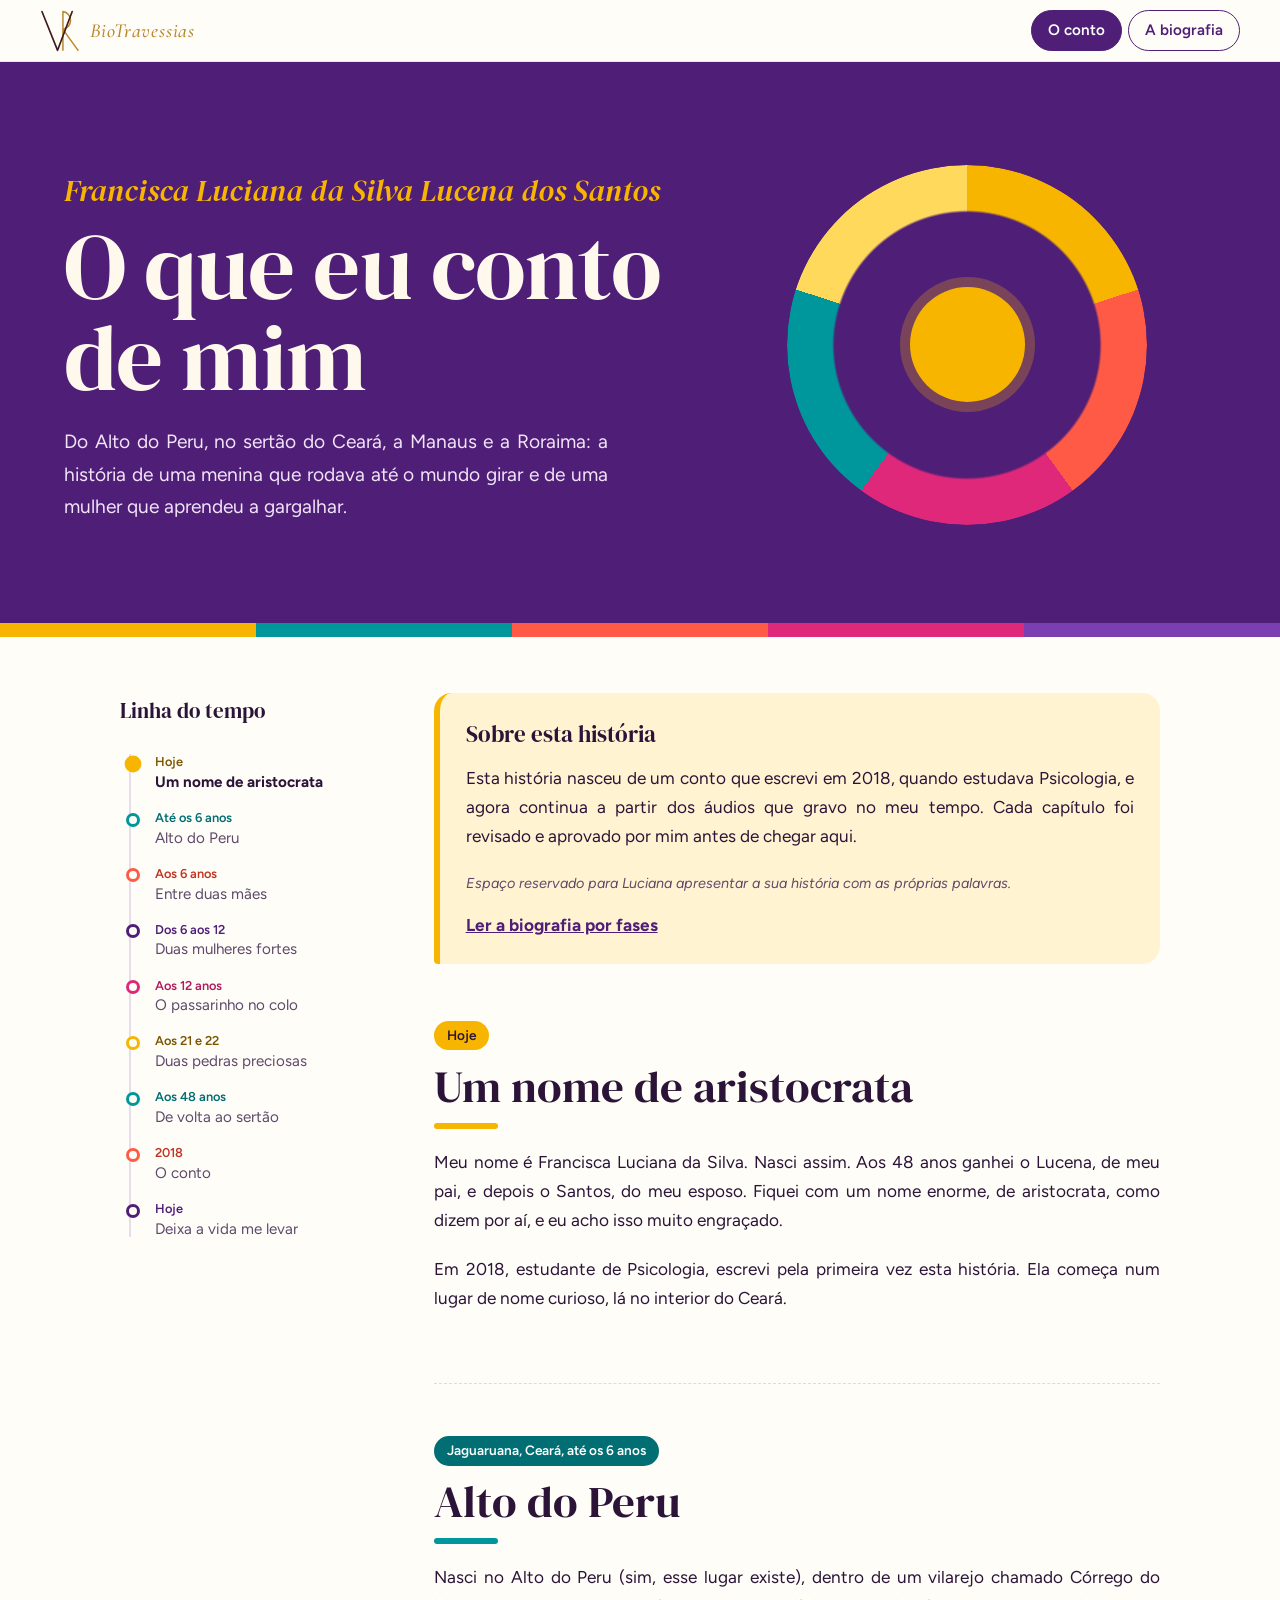
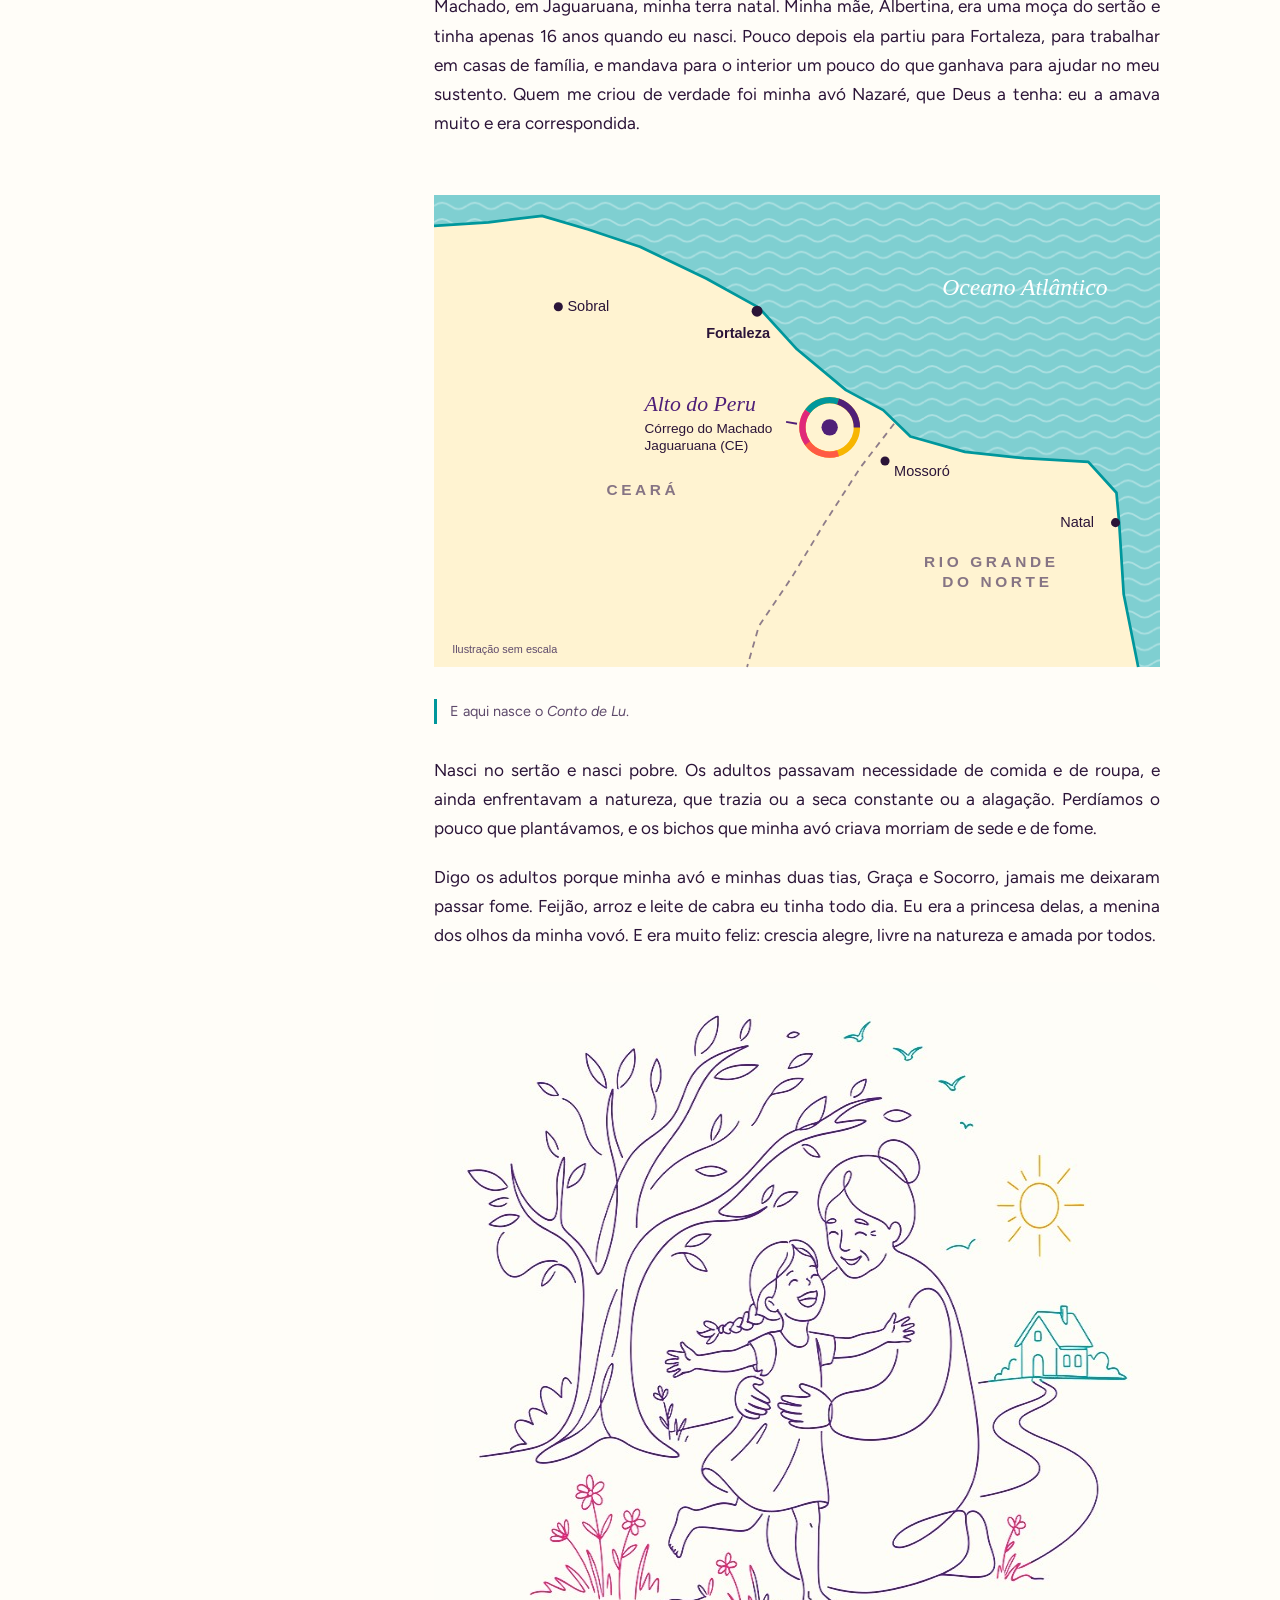
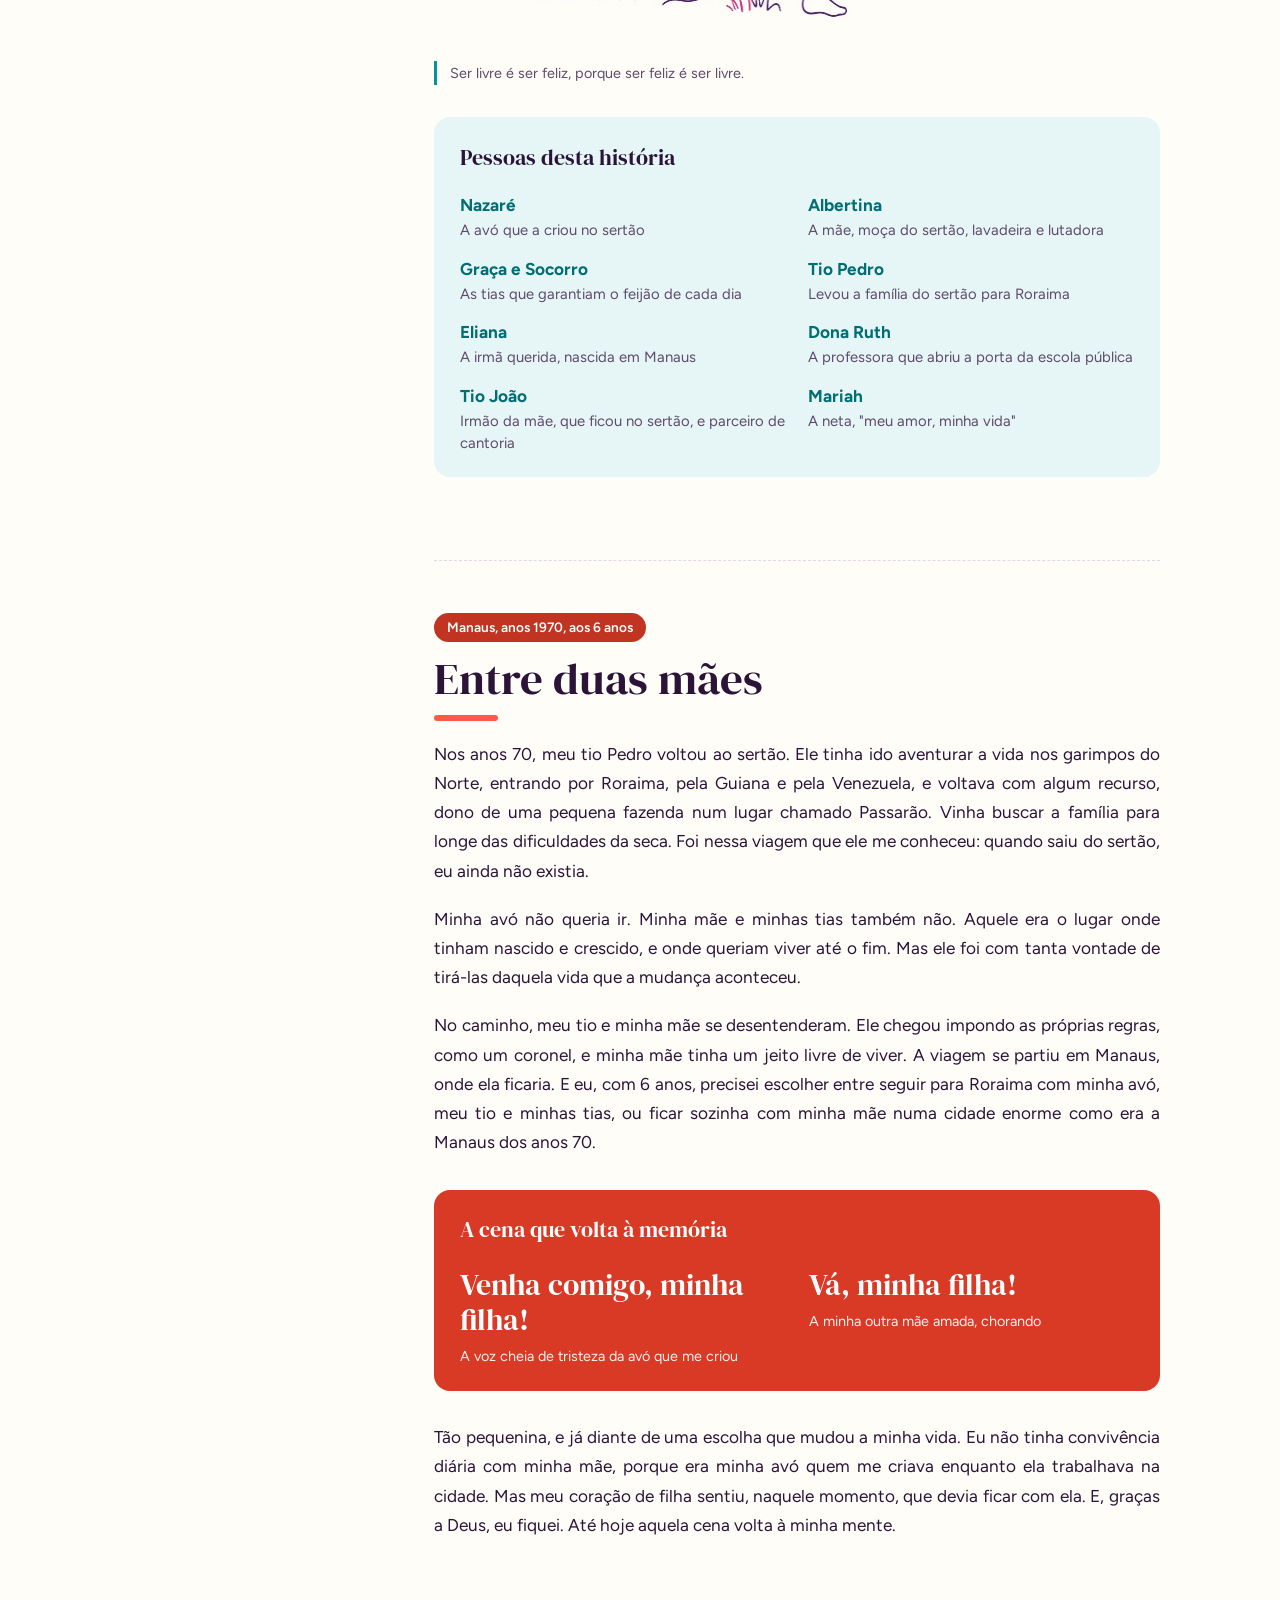
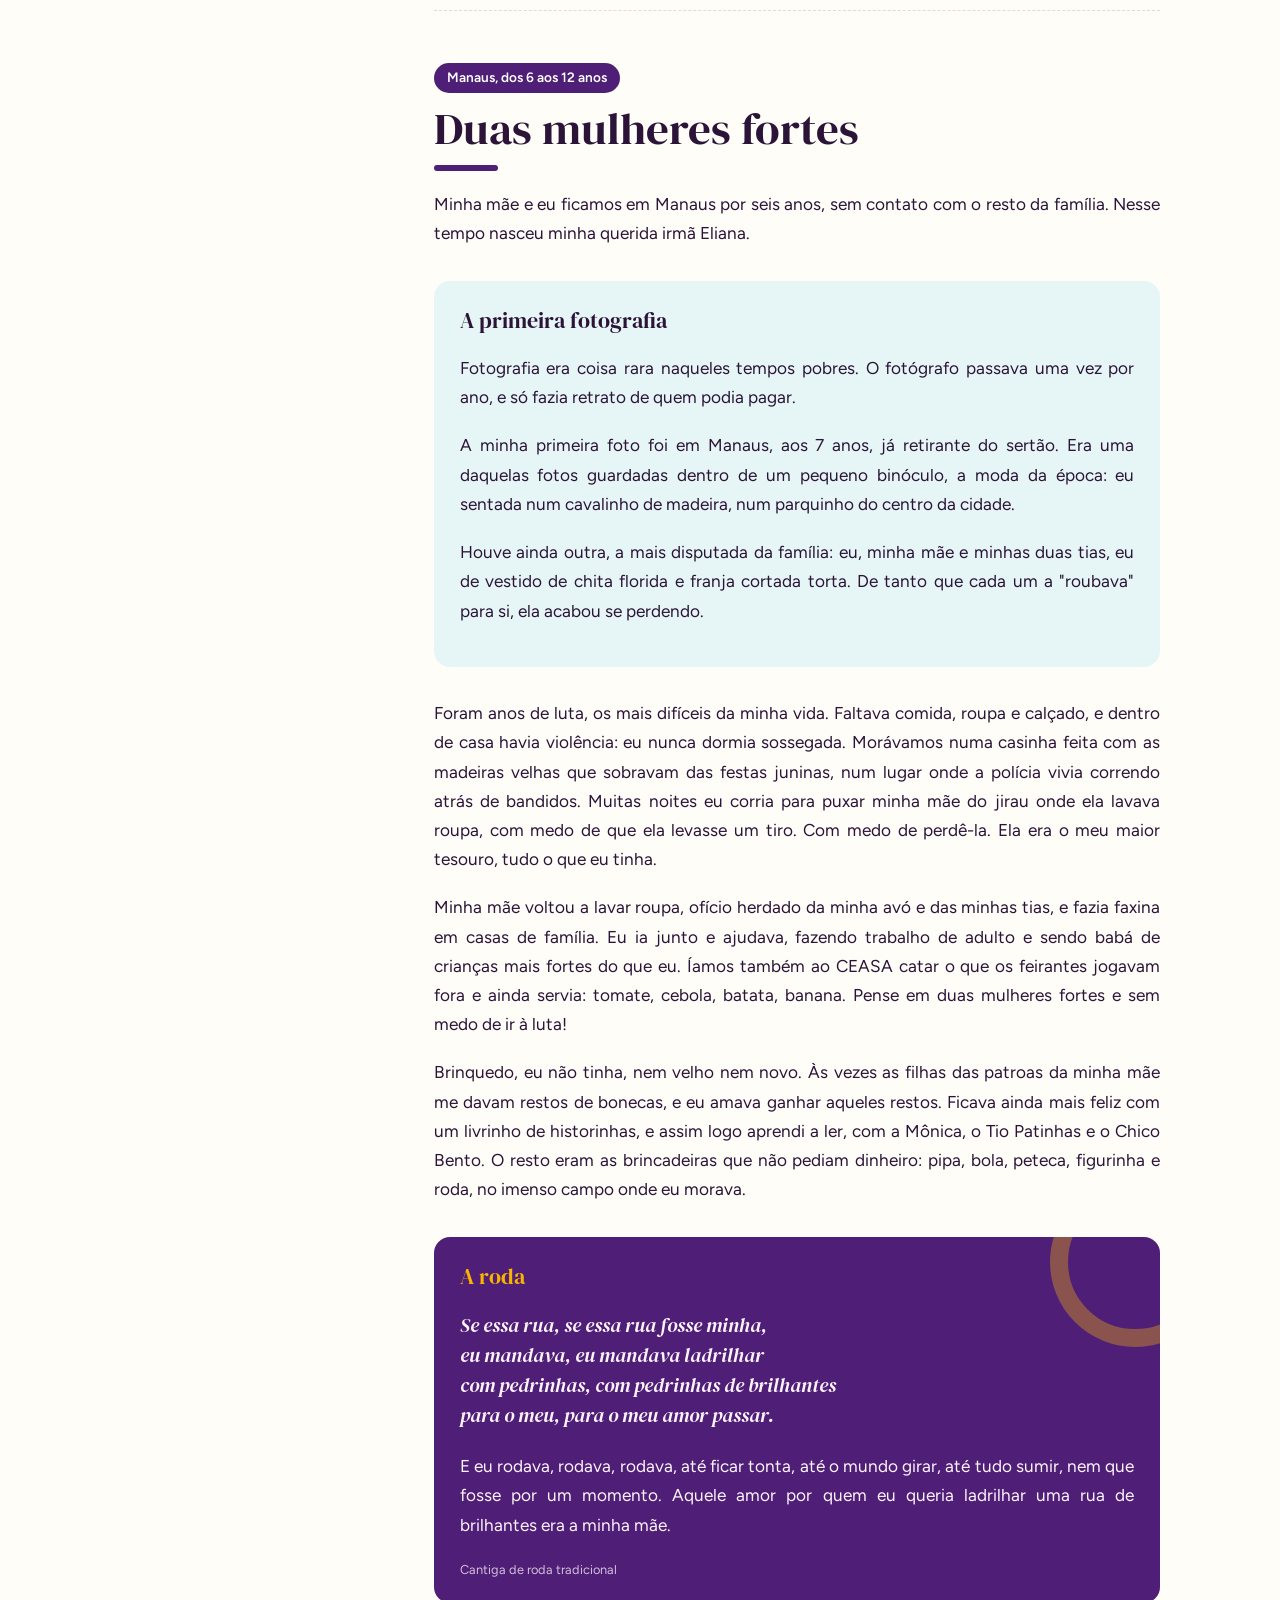
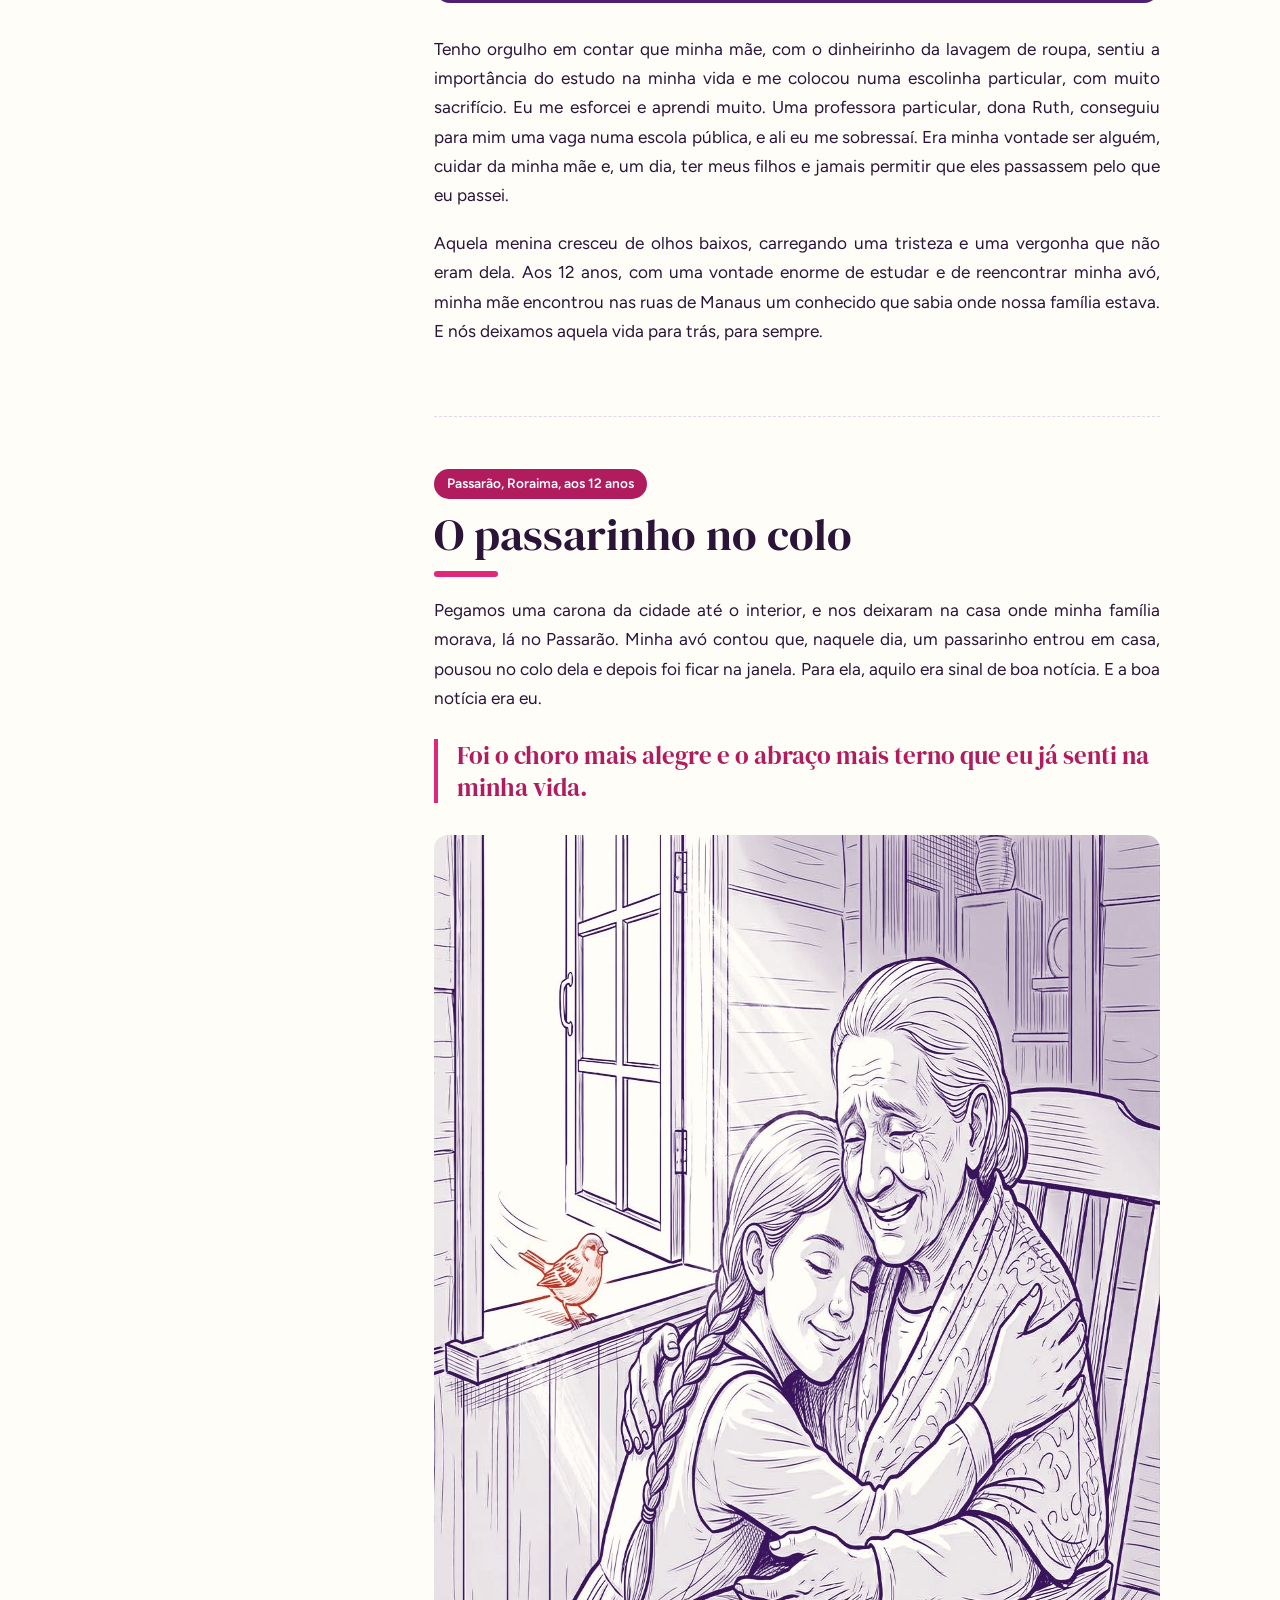
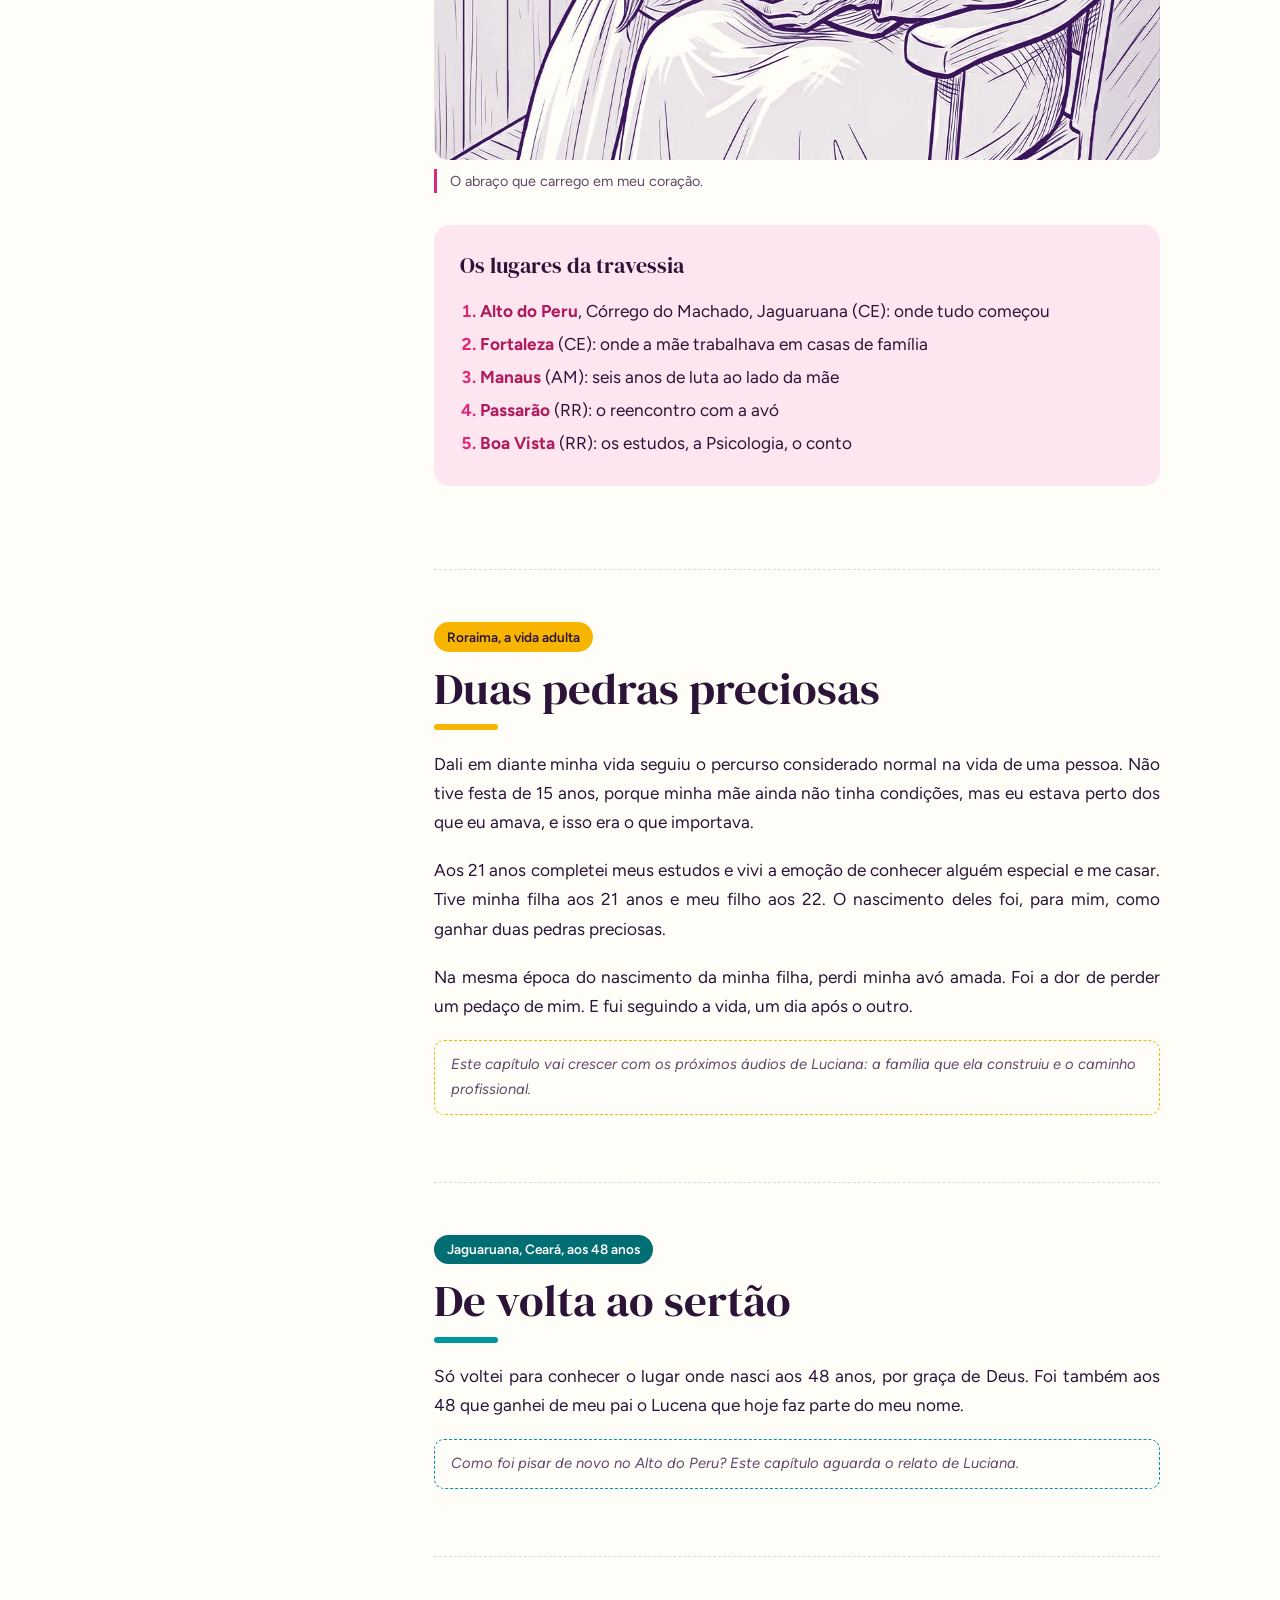
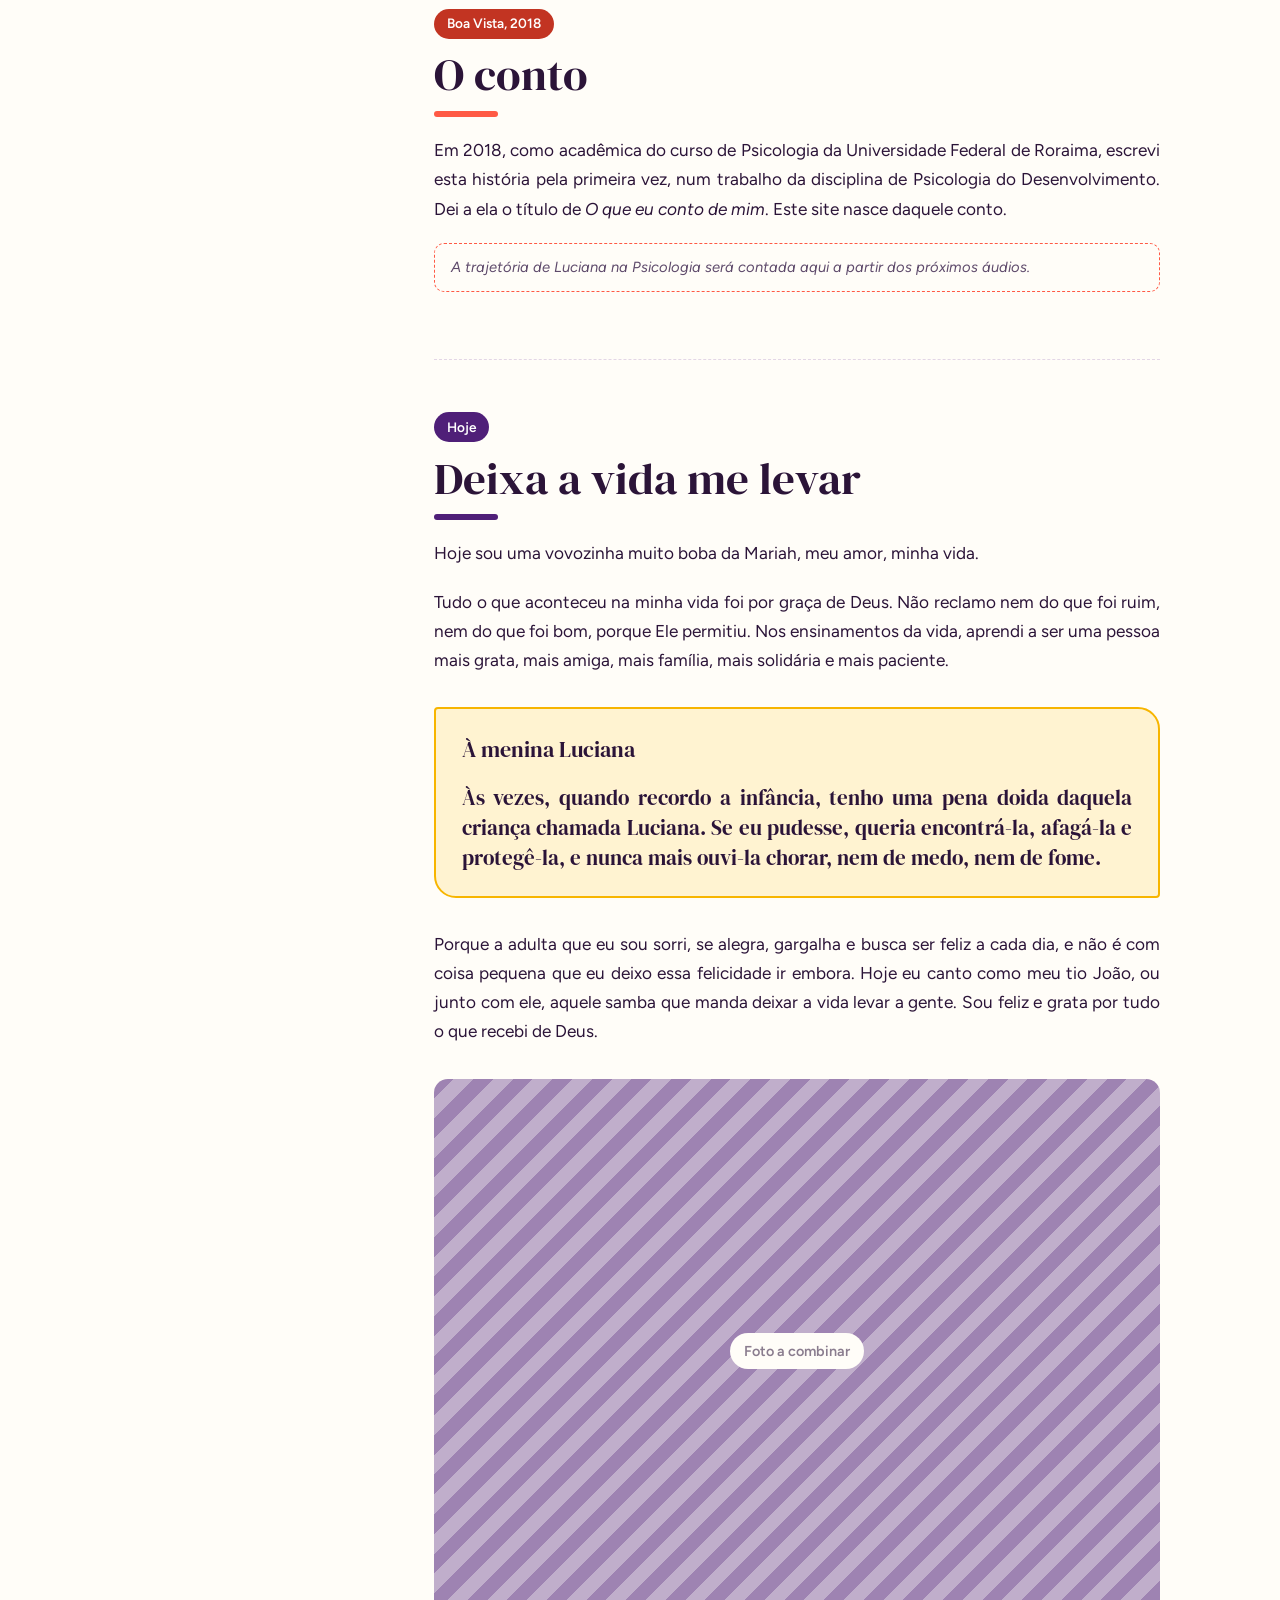
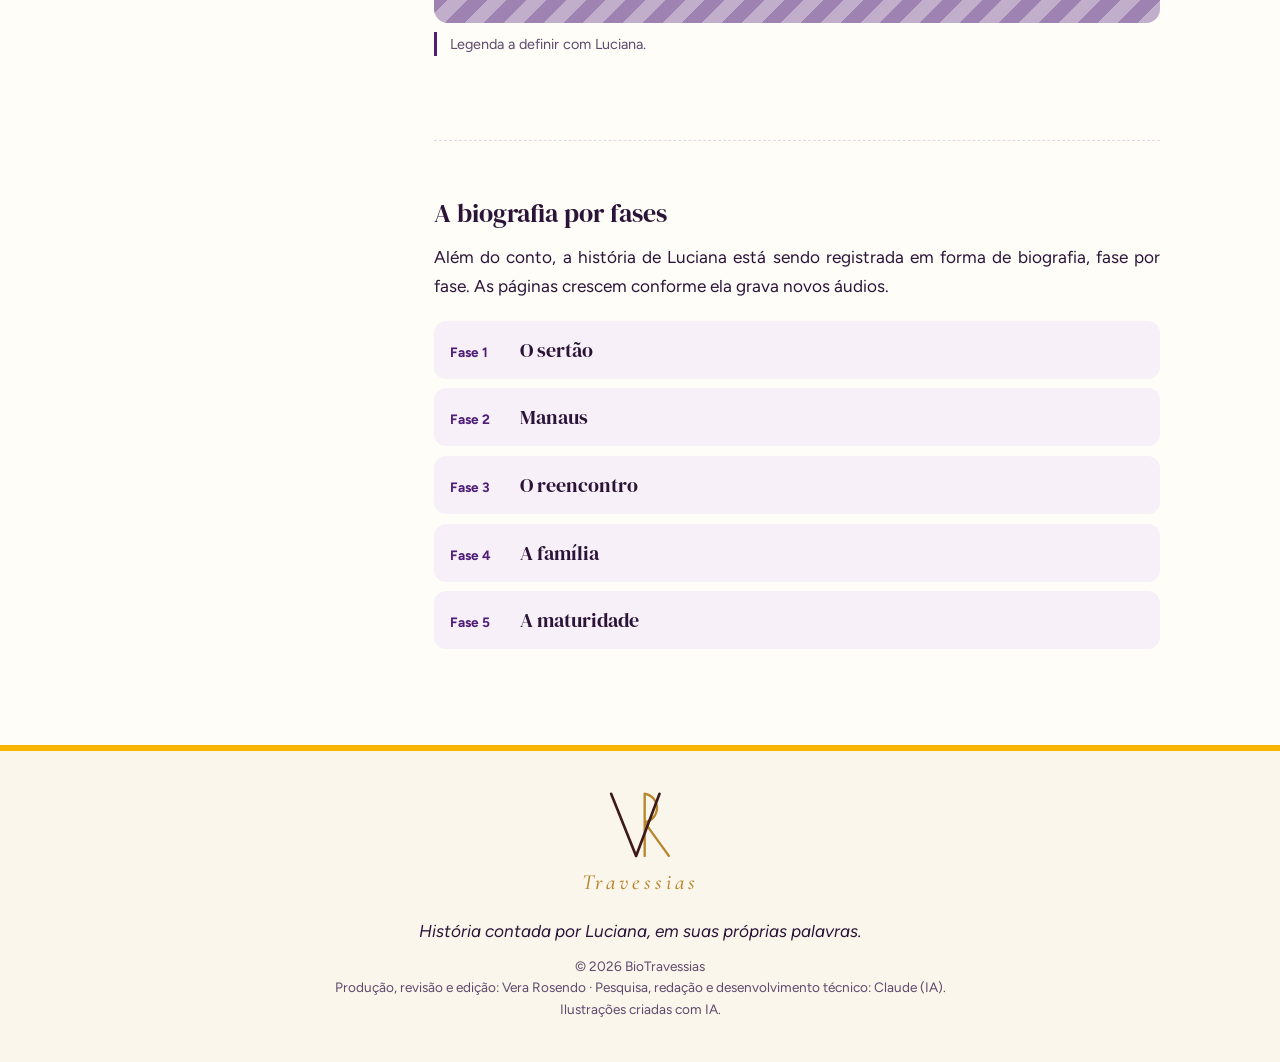
==== index.html @ 6a525a29 "Add files via upload" ====
<!DOCTYPE html>
<html lang="pt-BR">
<head>
  <meta charset="UTF-8">
  <meta name="viewport" content="width=device-width, initial-scale=1">
  <title>O que eu conto de mim | Luciana | BioTravessias</title>
  <meta name="description" content="A história de Luciana, do Alto do Peru, no sertão do Ceará, a Manaus e Roraima, contada em suas próprias palavras.">
  <link rel="preconnect" href="https://fonts.googleapis.com">
  <link rel="preconnect" href="https://fonts.gstatic.com" crossorigin>
  <link href="https://fonts.googleapis.com/css2?family=DM+Serif+Display:ital@0;1&family=Figtree:ital,wght@0,400;0,600;0,700;1,400&family=Cormorant+Garamond:ital,wght@1,500&display=swap" rel="stylesheet">
  <link rel="stylesheet" href="css/style.css">
</head>
<body>

  <!-- Barra de marca -->
  <header class="marca">
    <a class="marca__link" href="#topo" aria-label="BioTravessias, voltar ao início">
      <svg class="monograma" viewBox="115 95 410 430" aria-hidden="true">
        <g fill="none" stroke-linecap="round" stroke-linejoin="round">
          <path d="M350 110 V508 M350 110 A92 92 0 0 1 350 292 M352 296 L505 508" stroke="#B8862B" stroke-width="15"/>
          <path d="M135 110 L295 508 L445 110" stroke="#3E1A1A" stroke-width="17"/>
        </g>
      </svg>
      <span class="marca__nome">BioTravessias</span>
    </a>
    <nav class="menu" aria-label="Seções do site">
      <a class="menu__item" href="index.html" aria-current="page">O conto</a>
      <a class="menu__item" href="fase-1-sertao.html">A biografia</a>
    </nav>
  </header>

  <!-- Abertura -->
  <section class="hero" id="topo">
    <div class="hero__texto">
      <p class="hero__pessoa">Francisca Luciana da Silva Lucena dos Santos</p>
      <h1 class="hero__titulo">O que eu conto de mim</h1>
      <p class="hero__sub">Do Alto do Peru, no sertão do Ceará, a Manaus e a Roraima: a história de uma menina que rodava até o mundo girar e de uma mulher que aprendeu a gargalhar.</p>
    </div>
    <div class="roda" aria-hidden="true">
      <div class="roda__anel"></div>
      <div class="roda__miolo"></div>
    </div>
    <div class="fitas" aria-hidden="true"><span></span><span></span><span></span><span></span><span></span></div>
  </section>

  <div class="layout">

    <!-- Linha do tempo (lateral no computador, chips no celular) -->
    <nav class="linha" aria-label="Capítulos da história">
      <p class="linha__titulo">Linha do tempo</p>
      <ol class="linha__lista">
        <li><a href="#nome" data-cor="sol"><span class="linha__meta">Hoje</span><span class="linha__cap">Um nome de aristocrata</span></a></li>
        <li><a href="#alto-do-peru" data-cor="turquesa"><span class="linha__meta">Até os 6 anos</span><span class="linha__cap">Alto do Peru</span></a></li>
        <li><a href="#duas-maes" data-cor="coral"><span class="linha__meta">Aos 6 anos</span><span class="linha__cap">Entre duas mães</span></a></li>
        <li><a href="#duas-mulheres" data-cor="roxo"><span class="linha__meta">Dos 6 aos 12</span><span class="linha__cap">Duas mulheres fortes</span></a></li>
        <li><a href="#passarinho" data-cor="pink"><span class="linha__meta">Aos 12 anos</span><span class="linha__cap">O passarinho no colo</span></a></li>
        <li><a href="#pedras" data-cor="sol"><span class="linha__meta">Aos 21 e 22</span><span class="linha__cap">Duas pedras preciosas</span></a></li>
        <li><a href="#volta" data-cor="turquesa"><span class="linha__meta">Aos 48 anos</span><span class="linha__cap">De volta ao sertão</span></a></li>
        <li><a href="#conto" data-cor="coral"><span class="linha__meta">2018</span><span class="linha__cap">O conto</span></a></li>
        <li><a href="#hoje" data-cor="roxo"><span class="linha__meta">Hoje</span><span class="linha__cap">Deixa a vida me levar</span></a></li>
      </ol>
    </nav>

    <main class="historia">

      <aside class="sobre">
        <h2 class="sobre__titulo">Sobre esta história</h2>
        <p>Esta história nasceu de um conto que escrevi em 2018, quando estudava Psicologia, e agora continua a partir dos áudios que gravo no meu tempo. Cada capítulo foi revisado e aprovado por mim antes de chegar aqui.</p>
        <p class="sobre__nota">Espaço reservado para Luciana apresentar a sua história com as próprias palavras.</p>
        <a class="sobre__link" href="fase-1-sertao.html">Ler a biografia por fases</a>
      </aside>

      <!-- 1 -->
      <section class="capitulo" id="nome" data-cor="sol">
        <p class="capitulo__meta">Hoje</p>
        <h2 class="capitulo__titulo">Um nome de aristocrata</h2>
        <p>Meu nome é Francisca Luciana da Silva. Nasci assim. Aos 48 anos ganhei o Lucena, de meu pai, e depois o Santos, do meu esposo. Fiquei com um nome enorme, de aristocrata, como dizem por aí, e eu acho isso muito engraçado.</p>
        <p>Em 2018, estudante de Psicologia, escrevi pela primeira vez esta história. Ela começa num lugar de nome curioso, lá no interior do Ceará.</p>
      </section>

      <!-- 2 -->
      <section class="capitulo" id="alto-do-peru" data-cor="turquesa">
        <p class="capitulo__meta">Jaguaruana, Ceará, até os 6 anos</p>
        <h2 class="capitulo__titulo">Alto do Peru</h2>
        <p>Nasci no Alto do Peru (sim, esse lugar existe), dentro de um vilarejo chamado Córrego do Machado, em Jaguaruana, minha terra natal. Minha mãe, Albertina, era uma moça do sertão e tinha apenas 16 anos quando eu nasci. Pouco depois ela partiu para Fortaleza, para trabalhar em casas de família, e mandava para o interior um pouco do que ganhava para ajudar no meu sustento. Quem me criou de verdade foi minha avó Nazaré, que Deus a tenha: eu a amava muito e era correspondida.</p>

        <figure class="foto foto--mapa">
          <img src="img/mapa-alto-do-peru.svg" alt="Mapa ilustrado do litoral do Ceará e do Rio Grande do Norte, com o Alto do Peru, em Córrego do Machado, Jaguaruana, marcado entre Fortaleza e Mossoró." width="800" height="520">
          <figcaption>E aqui nasce o <em>Conto de Lu</em>.</figcaption>
        </figure>
        <p>Nasci no sertão e nasci pobre. Os adultos passavam necessidade de comida e de roupa, e ainda enfrentavam a natureza, que trazia ou a seca constante ou a alagação. Perdíamos o pouco que plantávamos, e os bichos que minha avó criava morriam de sede e de fome.</p>
        <p>Digo os adultos porque minha avó e minhas duas tias, Graça e Socorro, jamais me deixaram passar fome. Feijão, arroz e leite de cabra eu tinha todo dia. Eu era a princesa delas, a menina dos olhos da minha vovó. E era muito feliz: crescia alegre, livre na natureza e amada por todos.</p>

        <figure class="foto">
          <img src="img/lu-e-avo.jpg" alt="Ilustração em traço: uma menina de trança corre sorrindo, de braços abertos, para o abraço da avó ajoelhada sob uma árvore; ao fundo, o sol, passarinhos e uma casinha no fim do caminho." width="849" height="670" loading="lazy">
          <figcaption>Ser livre é ser feliz, porque ser feliz é ser livre.</figcaption>
        </figure>

        <aside class="box box--pessoas">
          <h3 class="box__titulo">Pessoas desta história</h3>
          <dl class="pessoas">
            <div><dt>Nazaré</dt><dd>A avó que a criou no sertão</dd></div>
            <div><dt>Albertina</dt><dd>A mãe, moça do sertão, lavadeira e lutadora</dd></div>
            <div><dt>Graça e Socorro</dt><dd>As tias que garantiam o feijão de cada dia</dd></div>
            <div><dt>Tio Pedro</dt><dd>Levou a família do sertão para Roraima</dd></div>
            <div><dt>Eliana</dt><dd>A irmã querida, nascida em Manaus</dd></div>
            <div><dt>Dona Ruth</dt><dd>A professora que abriu a porta da escola pública</dd></div>
            <div><dt>Tio João</dt><dd>Irmão da mãe, que ficou no sertão, e parceiro de cantoria</dd></div>
            <div><dt>Mariah</dt><dd>A neta, "meu amor, minha vida"</dd></div>
          </dl>
        </aside>
      </section>

      <!-- 3 -->
      <section class="capitulo" id="duas-maes" data-cor="coral">
        <p class="capitulo__meta">Manaus, anos 1970, aos 6 anos</p>
        <h2 class="capitulo__titulo">Entre duas mães</h2>
        <p>Nos anos 70, meu tio Pedro voltou ao sertão. Ele tinha ido aventurar a vida nos garimpos do Norte, entrando por Roraima, pela Guiana e pela Venezuela, e voltava com algum recurso, dono de uma pequena fazenda num lugar chamado Passarão. Vinha buscar a família para longe das dificuldades da seca. Foi nessa viagem que ele me conheceu: quando saiu do sertão, eu ainda não existia.</p>
        <p>Minha avó não queria ir. Minha mãe e minhas tias também não. Aquele era o lugar onde tinham nascido e crescido, e onde queriam viver até o fim. Mas ele foi com tanta vontade de tirá-las daquela vida que a mudança aconteceu.</p>
        <p>No caminho, meu tio e minha mãe se desentenderam. Ele chegou impondo as próprias regras, como um coronel, e minha mãe tinha um jeito livre de viver. A viagem se partiu em Manaus, onde ela ficaria. E eu, com 6 anos, precisei escolher entre seguir para Roraima com minha avó, meu tio e minhas tias, ou ficar sozinha com minha mãe numa cidade enorme como era a Manaus dos anos 70.</p>

        <aside class="box box--fala">
          <h3 class="box__titulo">A cena que volta à memória</h3>
          <blockquote>
            <p class="fala">Venha comigo, minha filha!</p>
            <p class="fala__quem">A voz cheia de tristeza da avó que me criou</p>
          </blockquote>
          <blockquote>
            <p class="fala">Vá, minha filha!</p>
            <p class="fala__quem">A minha outra mãe amada, chorando</p>
          </blockquote>
        </aside>

        <p>Tão pequenina, e já diante de uma escolha que mudou a minha vida. Eu não tinha convivência diária com minha mãe, porque era minha avó quem me criava enquanto ela trabalhava na cidade. Mas meu coração de filha sentiu, naquele momento, que devia ficar com ela. E, graças a Deus, eu fiquei. Até hoje aquela cena volta à minha mente.</p>
      </section>

      <!-- 4 -->
      <section class="capitulo" id="duas-mulheres" data-cor="roxo">
        <p class="capitulo__meta">Manaus, dos 6 aos 12 anos</p>
        <h2 class="capitulo__titulo">Duas mulheres fortes</h2>
        <p>Minha mãe e eu ficamos em Manaus por seis anos, sem contato com o resto da família. Nesse tempo nasceu minha querida irmã Eliana.</p>

        <aside class="box box--pessoas box--memoria">
          <h3 class="box__titulo">A primeira fotografia</h3>
          <p>Fotografia era coisa rara naqueles tempos pobres. O fotógrafo passava uma vez por ano, e só fazia retrato de quem podia pagar.</p>
          <p>A minha primeira foto foi em Manaus, aos 7 anos, já retirante do sertão. Era uma daquelas fotos guardadas dentro de um pequeno binóculo, a moda da época: eu sentada num cavalinho de madeira, num parquinho do centro da cidade.</p>
          <p>Houve ainda outra, a mais disputada da família: eu, minha mãe e minhas duas tias, eu de vestido de chita florida e franja cortada torta. De tanto que cada um a "roubava" para si, ela acabou se perdendo.</p>
        </aside>
        <p>Foram anos de luta, os mais difíceis da minha vida. Faltava comida, roupa e calçado, e dentro de casa havia violência: eu nunca dormia sossegada. Morávamos numa casinha feita com as madeiras velhas que sobravam das festas juninas, num lugar onde a polícia vivia correndo atrás de bandidos. Muitas noites eu corria para puxar minha mãe do jirau onde ela lavava roupa, com medo de que ela levasse um tiro. Com medo de perdê-la. Ela era o meu maior tesouro, tudo o que eu tinha.</p>
        <p>Minha mãe voltou a lavar roupa, ofício herdado da minha avó e das minhas tias, e fazia faxina em casas de família. Eu ia junto e ajudava, fazendo trabalho de adulto e sendo babá de crianças mais fortes do que eu. Íamos também ao CEASA catar o que os feirantes jogavam fora e ainda servia: tomate, cebola, batata, banana. Pense em duas mulheres fortes e sem medo de ir à luta!</p>
        <p>Brinquedo, eu não tinha, nem velho nem novo. Às vezes as filhas das patroas da minha mãe me davam restos de bonecas, e eu amava ganhar aqueles restos. Ficava ainda mais feliz com um livrinho de historinhas, e assim logo aprendi a ler, com a Mônica, o Tio Patinhas e o Chico Bento. O resto eram as brincadeiras que não pediam dinheiro: pipa, bola, peteca, figurinha e roda, no imenso campo onde eu morava.</p>

        <aside class="box box--cantiga">
          <h3 class="box__titulo">A roda</h3>
          <p class="cantiga">Se essa rua, se essa rua fosse minha,<br>eu mandava, eu mandava ladrilhar<br>com pedrinhas, com pedrinhas de brilhantes<br>para o meu, para o meu amor passar.</p>
          <p class="cantiga__eco">E eu rodava, rodava, rodava, até ficar tonta, até o mundo girar, até tudo sumir, nem que fosse por um momento. Aquele amor por quem eu queria ladrilhar uma rua de brilhantes era a minha mãe.</p>
          <p class="cantiga__fonte">Cantiga de roda tradicional</p>
        </aside>

        <p>Tenho orgulho em contar que minha mãe, com o dinheirinho da lavagem de roupa, sentiu a importância do estudo na minha vida e me colocou numa escolinha particular, com muito sacrifício. Eu me esforcei e aprendi muito. Uma professora particular, dona Ruth, conseguiu para mim uma vaga numa escola pública, e ali eu me sobressaí. Era minha vontade ser alguém, cuidar da minha mãe e, um dia, ter meus filhos e jamais permitir que eles passassem pelo que eu passei.</p>
        <p>Aquela menina cresceu de olhos baixos, carregando uma tristeza e uma vergonha que não eram dela. Aos 12 anos, com uma vontade enorme de estudar e de reencontrar minha avó, minha mãe encontrou nas ruas de Manaus um conhecido que sabia onde nossa família estava. E nós deixamos aquela vida para trás, para sempre.</p>
      </section>

      <!-- 5 -->
      <section class="capitulo" id="passarinho" data-cor="pink">
        <p class="capitulo__meta">Passarão, Roraima, aos 12 anos</p>
        <h2 class="capitulo__titulo">O passarinho no colo</h2>
        <p>Pegamos uma carona da cidade até o interior, e nos deixaram na casa onde minha família morava, lá no Passarão. Minha avó contou que, naquele dia, um passarinho entrou em casa, pousou no colo dela e depois foi ficar na janela. Para ela, aquilo era sinal de boa notícia. E a boa notícia era eu.</p>
        <p class="destaque">Foi o choro mais alegre e o abraço mais terno que eu já senti na minha vida.</p>

        <figure class="foto">
          <img src="img/abraco-feliz.jpg" alt="Ilustração: uma menina de trança abraça a avó sentada numa cadeira de balanço; a avó chora de alegria, e um passarinho pousa na janela iluminada pelo sol." width="1071" height="925" loading="lazy">
          <figcaption>O abraço que carrego em meu coração.</figcaption>
        </figure>

        <aside class="box box--lugares">
          <h3 class="box__titulo">Os lugares da travessia</h3>
          <ol class="lugares">
            <li><strong>Alto do Peru</strong>, Córrego do Machado, Jaguaruana (CE): onde tudo começou</li>
            <li><strong>Fortaleza</strong> (CE): onde a mãe trabalhava em casas de família</li>
            <li><strong>Manaus</strong> (AM): seis anos de luta ao lado da mãe</li>
            <li><strong>Passarão</strong> (RR): o reencontro com a avó</li>
            <li><strong>Boa Vista</strong> (RR): os estudos, a Psicologia, o conto</li>
          </ol>
        </aside>
      </section>

      <!-- 6 -->
      <section class="capitulo" id="pedras" data-cor="sol">
        <p class="capitulo__meta">Roraima, a vida adulta</p>
        <h2 class="capitulo__titulo">Duas pedras preciosas</h2>
        <p>Dali em diante minha vida seguiu o percurso considerado normal na vida de uma pessoa. Não tive festa de 15 anos, porque minha mãe ainda não tinha condições, mas eu estava perto dos que eu amava, e isso era o que importava.</p>
        <p>Aos 21 anos completei meus estudos e vivi a emoção de conhecer alguém especial e me casar. Tive minha filha aos 21 anos e meu filho aos 22. O nascimento deles foi, para mim, como ganhar duas pedras preciosas.</p>
        <p>Na mesma época do nascimento da minha filha, perdi minha avó amada. Foi a dor de perder um pedaço de mim. E fui seguindo a vida, um dia após o outro.</p>
        <p class="a-caminho">Este capítulo vai crescer com os próximos áudios de Luciana: a família que ela construiu e o caminho profissional.</p>
      </section>

      <!-- 7 -->
      <section class="capitulo" id="volta" data-cor="turquesa">
        <p class="capitulo__meta">Jaguaruana, Ceará, aos 48 anos</p>
        <h2 class="capitulo__titulo">De volta ao sertão</h2>
        <p>Só voltei para conhecer o lugar onde nasci aos 48 anos, por graça de Deus. Foi também aos 48 que ganhei de meu pai o Lucena que hoje faz parte do meu nome.</p>
        <p class="a-caminho">Como foi pisar de novo no Alto do Peru? Este capítulo aguarda o relato de Luciana.</p>
      </section>

      <!-- 8 -->
      <section class="capitulo" id="conto" data-cor="coral">
        <p class="capitulo__meta">Boa Vista, 2018</p>
        <h2 class="capitulo__titulo">O conto</h2>
        <p>Em 2018, como acadêmica do curso de Psicologia da Universidade Federal de Roraima, escrevi esta história pela primeira vez, num trabalho da disciplina de Psicologia do Desenvolvimento. Dei a ela o título de <em>O que eu conto de mim</em>. Este site nasce daquele conto.</p>
        <p class="a-caminho">A trajetória de Luciana na Psicologia será contada aqui a partir dos próximos áudios.</p>
      </section>

      <!-- 9 -->
      <section class="capitulo" id="hoje" data-cor="roxo">
        <p class="capitulo__meta">Hoje</p>
        <h2 class="capitulo__titulo">Deixa a vida me levar</h2>
        <p>Hoje sou uma vovozinha muito boba da Mariah, meu amor, minha vida.</p>
        <p>Tudo o que aconteceu na minha vida foi por graça de Deus. Não reclamo nem do que foi ruim, nem do que foi bom, porque Ele permitiu. Nos ensinamentos da vida, aprendi a ser uma pessoa mais grata, mais amiga, mais família, mais solidária e mais paciente.</p>

        <aside class="box box--carta">
          <h3 class="box__titulo">À menina Luciana</h3>
          <p>Às vezes, quando recordo a infância, tenho uma pena doida daquela criança chamada Luciana. Se eu pudesse, queria encontrá-la, afagá-la e protegê-la, e nunca mais ouvi-la chorar, nem de medo, nem de fome.</p>
        </aside>

        <p>Porque a adulta que eu sou sorri, se alegra, gargalha e busca ser feliz a cada dia, e não é com coisa pequena que eu deixo essa felicidade ir embora. Hoje eu canto como meu tio João, ou junto com ele, aquele samba que manda deixar a vida levar a gente. Sou feliz e grata por tudo o que recebi de Deus.</p>

        <figure class="foto">
          <div class="foto__vazio" data-cor="roxo"><span>Foto a combinar</span></div>
          <figcaption>Legenda a definir com Luciana.</figcaption>
        </figure>
      </section>

      <section class="proximos">
        <h2 class="proximos__titulo">A biografia por fases</h2>
        <p>Além do conto, a história de Luciana está sendo registrada em forma de biografia, fase por fase. As páginas crescem conforme ela grava novos áudios.</p>
        <ol class="proximos__lista">
          <li><a href="fase-1-sertao.html"><span class="proximos__fase">Fase 1</span> O sertão</a></li>
          <li><a href="fase-2-manaus.html"><span class="proximos__fase">Fase 2</span> Manaus</a></li>
          <li><a href="fase-3-reencontro.html"><span class="proximos__fase">Fase 3</span> O reencontro</a></li>
          <li><a href="fase-4-familia.html"><span class="proximos__fase">Fase 4</span> A família</a></li>
          <li><a href="fase-5-maturidade.html"><span class="proximos__fase">Fase 5</span> A maturidade</a></li>
        </ol>
      </section>

    </main>
  </div>

  <footer class="rodape">
    <div class="rodape__marca">
      <svg class="monograma monograma--grande" viewBox="115 95 410 430" aria-hidden="true">
        <g fill="none" stroke-linecap="round" stroke-linejoin="round">
          <path d="M350 110 V508 M350 110 A92 92 0 0 1 350 292 M352 296 L505 508" stroke="#B8862B" stroke-width="15"/>
          <path d="M135 110 L295 508 L445 110" stroke="#3E1A1A" stroke-width="17"/>
        </g>
      </svg>
      <p class="rodape__nome">Travessias</p>
    </div>
    <p class="rodape__autoria">História contada por Luciana, em suas próprias palavras.</p>
    <p class="rodape__credito">© 2026 BioTravessias<br>
      Produção, revisão e edição: Vera Rosendo · Pesquisa, redação e desenvolvimento técnico: Claude (IA).<br>
      Ilustrações criadas com IA.</p>
  </footer>

  <script src="js/main.js"></script>
</body>
</html>
---- css/style.css ----
/* BioTravessias | Luciana
   Paleta "cores vivas do Axé": sol, turquesa do mar, coral, pink e roxo. */

:root {
  --sol: #F7B500;
  --turquesa: #00979C;
  --coral: #FF5A45;
  --pink: #E0287A;
  --roxo: #4F1F78;
  --tinta: #2B1438;        /* texto principal, roxo quase preto */
  --tinta-suave: #5E4A6B;
  --papel: #FFFDF8;
  --papel-sol: #FFF3D1;
  --marrom-vr: #3E1A1A;
  --dourado-vr: #B8862B;

  --titulo: "DM Serif Display", Georgia, "Times New Roman", serif;
  --corpo: "Figtree", "Segoe UI", Arial, sans-serif;

  --medida: 68ch;
  --cor: var(--sol);
}

*, *::before, *::after { box-sizing: border-box; }

html { scroll-behavior: smooth; scroll-padding-top: 1.5rem; }

body {
  margin: 0;
  background: var(--papel);
  color: var(--tinta);
  font-family: var(--corpo);
  font-size: 1.075rem;
  line-height: 1.7;
}

/* Texto corrido: sempre justificado com hifenização */
p {
  text-align: justify;
  -webkit-hyphens: auto;
  hyphens: auto;
  margin: 0 0 1.1em;
}

a { color: inherit; }
:focus-visible { outline: 3px solid var(--turquesa); outline-offset: 3px; border-radius: 4px; }

/* Cores por capítulo */
[data-cor="sol"]      { --cor: var(--sol);      --cor-texto: #7A5600; }
[data-cor="turquesa"] { --cor: var(--turquesa); --cor-texto: #006E72; }
[data-cor="coral"]    { --cor: var(--coral);    --cor-texto: #C23422; }
[data-cor="pink"]     { --cor: var(--pink);     --cor-texto: #B01C5E; }
[data-cor="roxo"]     { --cor: var(--roxo);     --cor-texto: var(--roxo); }

/* ---------- Barra de marca ---------- */
.marca {
  background: var(--papel);
  padding: .6rem clamp(1rem, 4vw, 2.5rem);
  border-bottom: 1px solid #EFE6DA;
}
.marca__link {
  display: inline-flex;
  align-items: center;
  gap: .6rem;
  text-decoration: none;
}
.monograma { width: 40px; height: 42px; }
.marca__nome {
  font-family: "Cormorant Garamond", Georgia, serif;
  font-style: italic;
  font-weight: 500;
  font-size: 1.25rem;
  color: var(--dourado-vr);
  letter-spacing: .04em;
}

/* ---------- Abertura ---------- */
.hero {
  position: relative;
  overflow: hidden;
  background: var(--roxo);
  color: #FFF8EC;
  display: grid;
  grid-template-columns: minmax(0, 1.25fr) minmax(0, 1fr);
  align-items: center;
  gap: 2rem;
  padding: clamp(3rem, 8vw, 6.5rem) clamp(1.25rem, 5vw, 4rem) clamp(4.5rem, 9vw, 7rem);
}
.hero__pessoa {
  font-family: var(--titulo);
  font-style: italic;
  font-size: clamp(1.4rem, 2.6vw, 1.9rem);
  color: var(--sol);
  margin: 0 0 .3rem;
  text-align: left;
}
.hero__titulo {
  font-family: var(--titulo);
  font-weight: 400;
  font-size: clamp(2.8rem, 7.5vw, 5.8rem);
  line-height: .98;
  margin: 0 0 1.4rem;
  letter-spacing: -.01em;
}
.hero__sub {
  font-size: clamp(1.05rem, 1.6vw, 1.2rem);
  max-width: 34rem;
  color: #F1E4F7;
  margin: 0;
}

/* A roda: o momento memorável da página */
.roda {
  position: relative;
  justify-self: center;
  width: min(100%, 360px);
  aspect-ratio: 1;
}
.roda__anel {
  position: absolute;
  inset: 0;
  border-radius: 50%;
  background: conic-gradient(
    var(--sol) 0 20%, var(--coral) 0 40%, var(--pink) 0 60%,
    var(--turquesa) 0 80%, #FFD95C 0 100%);
  -webkit-mask: radial-gradient(circle, transparent 52%, #000 53%);
          mask: radial-gradient(circle, transparent 52%, #000 53%);
  animation: girar 2.8s cubic-bezier(.2,.7,.2,1) .2s both;
}
.roda__miolo {
  position: absolute;
  inset: 34%;
  border-radius: 50%;
  background: var(--sol);
  box-shadow: 0 0 0 10px rgba(247,181,0,.25);
}
@keyframes girar {
  from { transform: rotate(-540deg) scale(.85); opacity: 0; }
  to   { transform: rotate(0) scale(1); opacity: 1; }
}

/* Fitas coloridas na base da abertura */
.fitas {
  position: absolute;
  left: 0; right: 0; bottom: 0;
  display: flex;
  height: 14px;
}
.fitas span { flex: 1; }
.fitas span:nth-child(1) { background: var(--sol); }
.fitas span:nth-child(2) { background: var(--turquesa); }
.fitas span:nth-child(3) { background: var(--coral); }
.fitas span:nth-child(4) { background: var(--pink); }
.fitas span:nth-child(5) { background: #7A3FB0; }

/* ---------- Estrutura ---------- */
.layout {
  display: grid;
  grid-template-columns: 250px minmax(0, 1fr);
  gap: clamp(2rem, 5vw, 4.5rem);
  max-width: 1120px;
  margin: 0 auto;
  padding: 3.5rem clamp(1rem, 4vw, 2.5rem) 2rem;
}

/* ---------- Linha do tempo ---------- */
.linha {
  position: sticky;
  top: 1.5rem;
  align-self: start;
  max-height: calc(100vh - 3rem);
  overflow-y: auto;
}
.linha__titulo {
  font-family: var(--titulo);
  font-size: 1.3rem;
  margin: 0 0 1rem;
  text-align: left;
}
.linha__lista {
  list-style: none;
  margin: 0;
  padding: 0 0 0 .2rem;
  position: relative;
}
.linha__lista::before {
  content: "";
  position: absolute;
  left: 9px; top: .6rem; bottom: .6rem;
  width: 2px;
  background: #E8DDEB;
}
.linha__lista a {
  position: relative;
  display: block;
  padding: .45rem .5rem .45rem 2rem;
  text-decoration: none;
  border-radius: 8px;
  transition: background-color .2s;
}
.linha__lista a::before {
  content: "";
  position: absolute;
  left: 3px; top: .8rem;
  width: 14px; height: 14px;
  border-radius: 50%;
  background: var(--papel);
  border: 3px solid var(--cor);
  transition: background-color .2s, transform .2s;
}
.linha__meta {
  display: block;
  font-size: .8rem;
  font-weight: 600;
  color: var(--cor-texto);
}
.linha__cap {
  display: block;
  font-size: .95rem;
  line-height: 1.3;
  color: var(--tinta-suave);
}
.linha__lista a:hover { background: #F7F0F8; }
.linha__lista a.ativo::before { background: var(--cor); transform: scale(1.2); }
.linha__lista a.ativo .linha__cap { color: var(--tinta); font-weight: 700; }

/* ---------- Texto ---------- */
.historia { max-width: var(--medida); }

.sobre {
  background: var(--papel-sol);
  border-radius: 18px 18px 18px 4px;
  padding: 1.4rem 1.6rem .5rem;
  margin-bottom: 3.5rem;
  border-left: 6px solid var(--sol);
}
.sobre__titulo {
  font-family: var(--titulo);
  font-weight: 400;
  font-size: 1.45rem;
  margin: 0 0 .6rem;
}
.sobre__nota {
  font-size: .9rem;
  font-style: italic;
  color: var(--tinta-suave);
}

.capitulo {
  padding-bottom: 3.2rem;
  margin-bottom: 3.2rem;
  border-bottom: 1px dashed #E3D6E6;
  scroll-margin-top: 1.5rem;
}
.capitulo__meta {
  display: inline-block;
  background: var(--cor-texto);
  color: #fff;
  font-size: .85rem;
  font-weight: 600;
  padding: .2rem .8rem;
  border-radius: 999px;
  margin-bottom: .8rem;
  text-align: left;
}
.capitulo[data-cor="sol"] .capitulo__meta { background: var(--sol); color: var(--tinta); }
.capitulo__titulo {
  font-family: var(--titulo);
  font-weight: 400;
  font-size: clamp(2rem, 4.2vw, 2.8rem);
  line-height: 1.08;
  margin: 0 0 1.2rem;
  color: var(--tinta);
}
.capitulo__titulo::after {
  content: "";
  display: block;
  width: 64px; height: 6px;
  margin-top: .7rem;
  border-radius: 3px;
  background: var(--cor);
}

.destaque {
  font-family: var(--titulo);
  font-size: 1.55rem;
  line-height: 1.3;
  text-align: left;
  color: var(--cor-texto);
  margin: 1.6rem 0;
  padding-left: 1.2rem;
  border-left: 4px solid var(--cor);
}

cite { font-style: italic; }

/* Marcação discreta do que ainda falta */
.a-caminho {
  font-size: .92rem;
  font-style: italic;
  color: var(--tinta-suave);
  border: 1.5px dashed var(--cor);
  border-radius: 10px;
  padding: .7rem 1rem;
  text-align: left;
}

/* ---------- Boxes ---------- */
.box {
  margin: 2rem 0;
  padding: 1.4rem 1.6rem;
  border-radius: 16px;
}
.box__titulo {
  font-family: var(--titulo);
  font-weight: 400;
  font-size: 1.35rem;
  margin: 0 0 .9rem;
}

.box--pessoas { background: #E6F6F6; }
.pessoas { margin: 0; display: grid; grid-template-columns: 1fr 1fr; gap: .8rem 1.4rem; }
.pessoas dt { font-weight: 700; color: #006E72; }
.pessoas dd { margin: 0; font-size: .93rem; line-height: 1.45; color: var(--tinta-suave); }

.box--fala {
  background: #D93A26;
  color: #fff;
  display: grid;
  grid-template-columns: 1fr 1fr;
  gap: 1rem 1.5rem;
}
.box--fala .box__titulo { grid-column: 1 / -1; margin-bottom: .2rem; }
.box--fala blockquote { margin: 0; }
.fala {
  font-family: var(--titulo);
  font-size: clamp(1.5rem, 3vw, 1.9rem);
  line-height: 1.15;
  text-align: left;
  margin: 0 0 .4rem;
}
.fala__quem { font-size: .9rem; opacity: .92; text-align: left; margin: 0; }

.box--cantiga {
  background: var(--roxo);
  color: #FFF4FB;
  position: relative;
  overflow: hidden;
}
.box--cantiga::after {
  content: "";
  position: absolute;
  right: -60px; top: -60px;
  width: 170px; height: 170px;
  border-radius: 50%;
  border: 18px solid var(--sol);
  opacity: .35;
}
.box--cantiga .box__titulo { color: var(--sol); }
.cantiga {
  font-family: var(--titulo);
  font-style: italic;
  font-size: 1.25rem;
  line-height: 1.5;
  text-align: left;
}
.cantiga__eco { position: relative; z-index: 1; }
.cantiga__fonte { font-size: .8rem; opacity: .75; text-align: left; margin: 0; }

.box--lugares { background: #FDE6EF; }
.lugares { margin: 0; padding-left: 1.3rem; }
.lugares li { margin-bottom: .45rem; line-height: 1.5; }
.lugares li::marker { color: var(--pink); font-weight: 700; }
.lugares strong { color: #B01C5E; }

.box--carta {
  background: var(--papel-sol);
  border: 2px solid var(--sol);
  border-radius: 4px 22px 4px 22px;
}
.box--carta p {
  font-family: var(--titulo);
  font-size: 1.3rem;
  line-height: 1.45;
  margin: 0;
}

/* ---------- Fotos ---------- */
.foto { margin: 2rem 0; }
.foto img, .foto__vazio {
  display: block;
  width: 100%;
  border-radius: 14px;
}
.foto__vazio {
  aspect-ratio: 4 / 3;
  display: grid;
  place-items: center;
  background:
    repeating-linear-gradient(135deg, transparent 0 14px, rgba(255,255,255,.35) 14px 28px),
    var(--cor);
  opacity: .55;
}
.foto__vazio span {
  background: var(--papel);
  color: var(--tinta);
  font-size: .9rem;
  font-weight: 600;
  padding: .35rem .9rem;
  border-radius: 999px;
}
.foto figcaption {
  font-size: .9rem;
  color: var(--tinta-suave);
  margin-top: .55rem;
  padding-left: .8rem;
  border-left: 3px solid var(--cor);
}

.proximos { padding-bottom: 1rem; }
.proximos__titulo {
  font-family: var(--titulo);
  font-weight: 400;
  font-size: 1.6rem;
  margin: 0 0 .5rem;
}

/* ---------- Rodapé ---------- */
.rodape {
  margin-top: 3rem;
  padding: 2.5rem clamp(1rem, 4vw, 2.5rem) 2rem;
  text-align: center;
  background: #FBF6EC;
  border-top: 6px solid var(--sol);
}
.rodape__marca { display: inline-flex; flex-direction: column; align-items: center; }
.monograma--grande { width: 64px; height: 68px; }
.rodape__nome {
  font-family: "Cormorant Garamond", Georgia, serif;
  font-style: italic;
  font-weight: 500;
  font-size: 1.35rem;
  letter-spacing: .18em;
  color: var(--dourado-vr);
  margin: .3rem 0 1rem;
  text-align: center;
}
.rodape__autoria, .rodape__credito { text-align: center; margin: 0 auto .6rem; max-width: 48rem; }
.rodape__autoria { font-style: italic; color: var(--tinta); }
.rodape__credito { font-size: .85rem; color: var(--tinta-suave); line-height: 1.6; }

/* ---------- Celular: a linha do tempo vira chips ---------- */
@media (max-width: 900px) {
  .hero { grid-template-columns: 1fr; }
  .roda { width: 190px; justify-self: start; order: -1; }

  .layout { grid-template-columns: minmax(0, 1fr); padding-top: 0; gap: 0; }

  .linha {
    position: sticky;
    top: 0;
    z-index: 10;
    max-height: none;
    min-width: 0;
    overflow: visible;
    margin: 0 calc(-1 * clamp(1rem, 4vw, 2.5rem)) 2rem;
    background: rgba(255,253,248,.96);
    backdrop-filter: blur(6px);
    border-bottom: 1px solid #EFE6DA;
  }
  .linha__titulo { display: none; }
  .linha__lista {
    display: flex;
    gap: .5rem;
    overflow-x: auto;
    padding: .7rem 1rem;
    scrollbar-width: none;
  }
  .linha__lista::-webkit-scrollbar { display: none; }
  .linha__lista::before { display: none; }
  .linha__lista a {
    white-space: nowrap;
    padding: .35rem .85rem;
    border-radius: 999px;
    border: 2px solid var(--cor);
    background: var(--papel);
  }
  .linha__lista a::before, .linha__meta { display: none; }
  .linha__cap { font-size: .88rem; }
  .linha__lista a.ativo { background: var(--cor); }
  .linha__lista a.ativo .linha__cap { color: #fff; }
  .linha__lista a.ativo[data-cor="sol"] .linha__cap { color: var(--tinta); }

  html { scroll-padding-top: 4.5rem; }
  .capitulo { scroll-margin-top: 4.5rem; }
  .pessoas, .box--fala { grid-template-columns: 1fr; }
}

@media (prefers-reduced-motion: reduce) {
  html { scroll-behavior: auto; }
  .roda__anel { animation: none; }
  * { transition: none !important; }
}

/* ---------- Links para a biografia por fases ---------- */
.proximos__lista {
  list-style: none;
  margin: 1.2rem 0 0;
  padding: 0;
  display: grid;
  gap: .6rem;
}
.proximos__lista a {
  display: flex;
  align-items: baseline;
  gap: .8rem;
  padding: .75rem 1rem;
  border-radius: 12px;
  background: #F7F0F8;
  text-decoration: none;
  font-family: var(--titulo);
  font-size: 1.25rem;
  color: var(--tinta);
}
.proximos__lista a:hover { background: #EFE3F2; }
.proximos__fase {
  font-family: var(--corpo);
  font-size: .85rem;
  font-weight: 700;
  color: var(--roxo);
  min-width: 3.6rem;
}

/* ---------- Menu: O conto / A biografia ---------- */
.marca {
  display: flex;
  align-items: center;
  justify-content: space-between;
  gap: 1rem;
}
.menu { display: flex; gap: .4rem; }
.menu__item {
  font-size: .95rem;
  font-weight: 600;
  text-decoration: none;
  color: var(--roxo);
  padding: .4rem 1rem;
  border-radius: 999px;
  border: 1.5px solid var(--roxo);
}
.menu__item:hover { background: #F7F0F8; }
.menu__item[aria-current="page"] { background: var(--roxo); color: #fff; }

.sobre__link {
  display: inline-block;
  font-weight: 700;
  color: var(--roxo);
  margin-bottom: 1rem;
}
@media (max-width: 480px) {
  .marca__nome { display: none; }
  .menu__item { padding: .35rem .8rem; font-size: .9rem; }
}
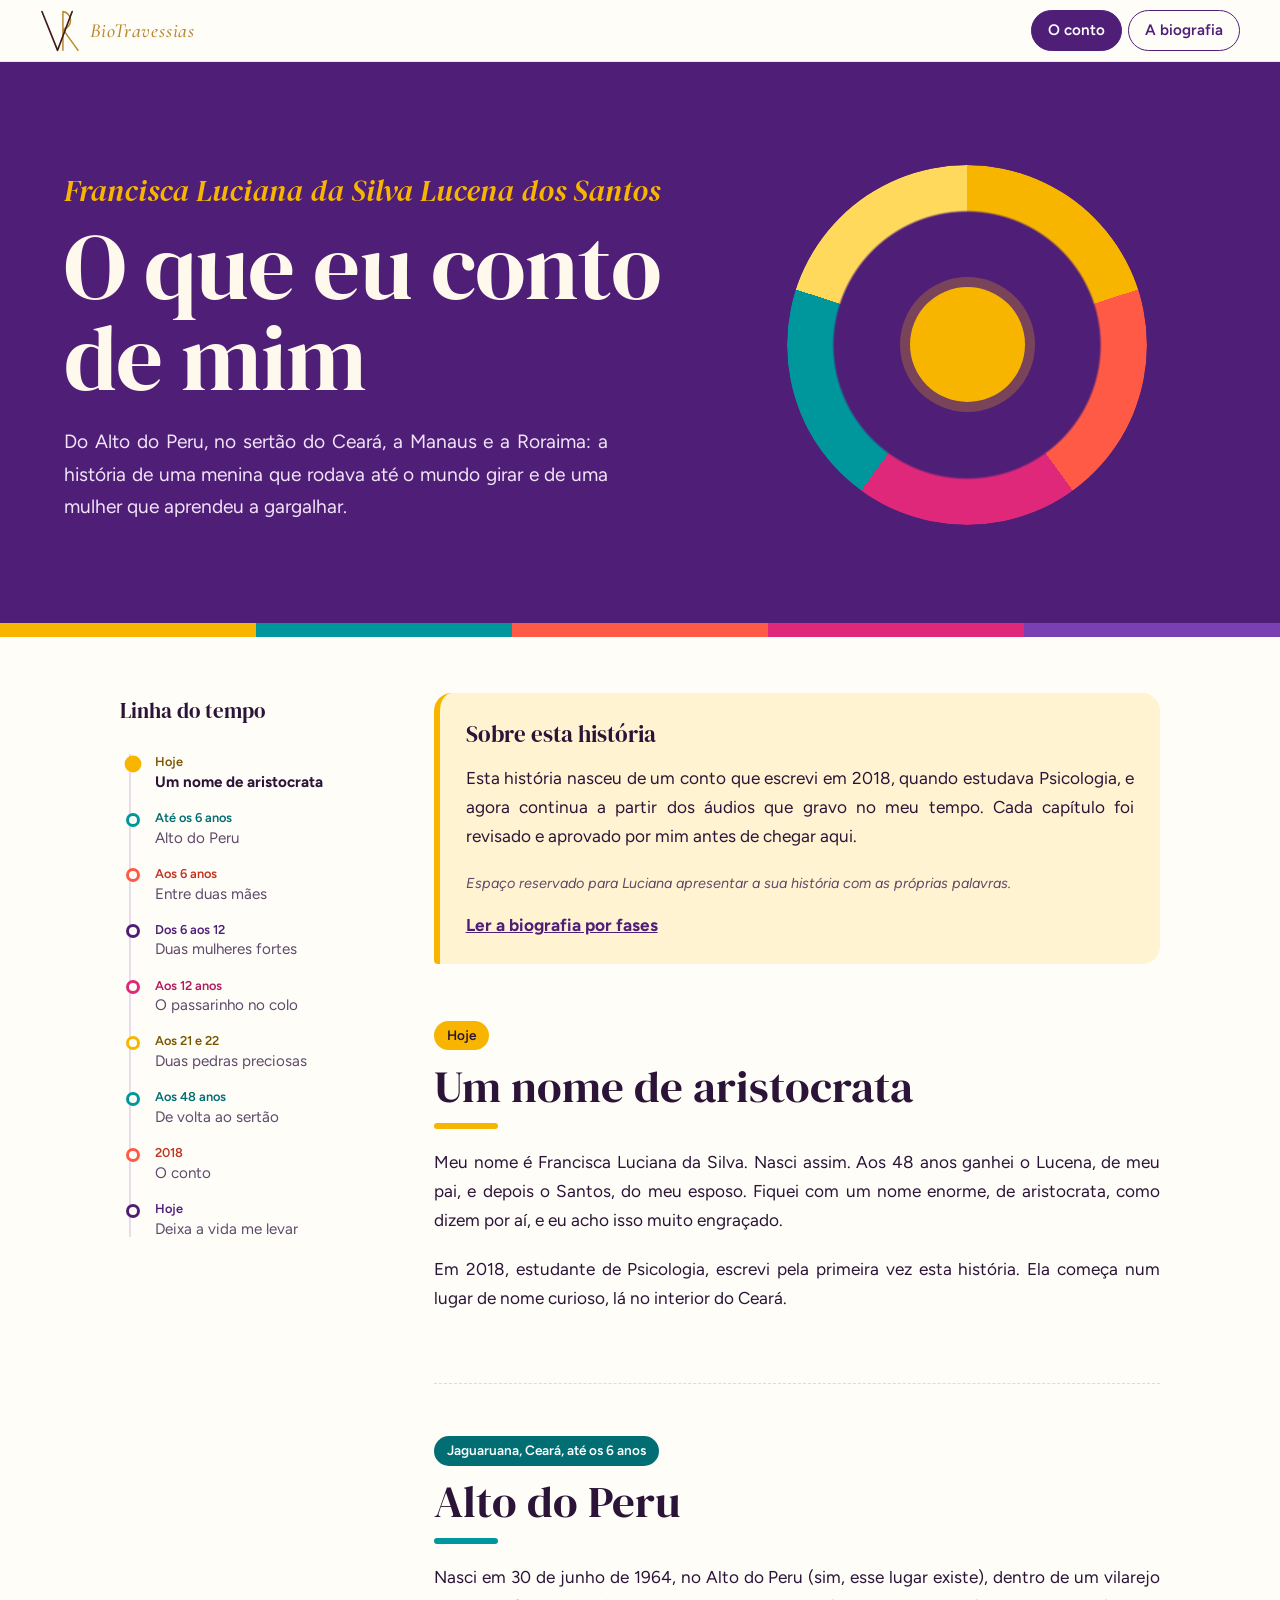
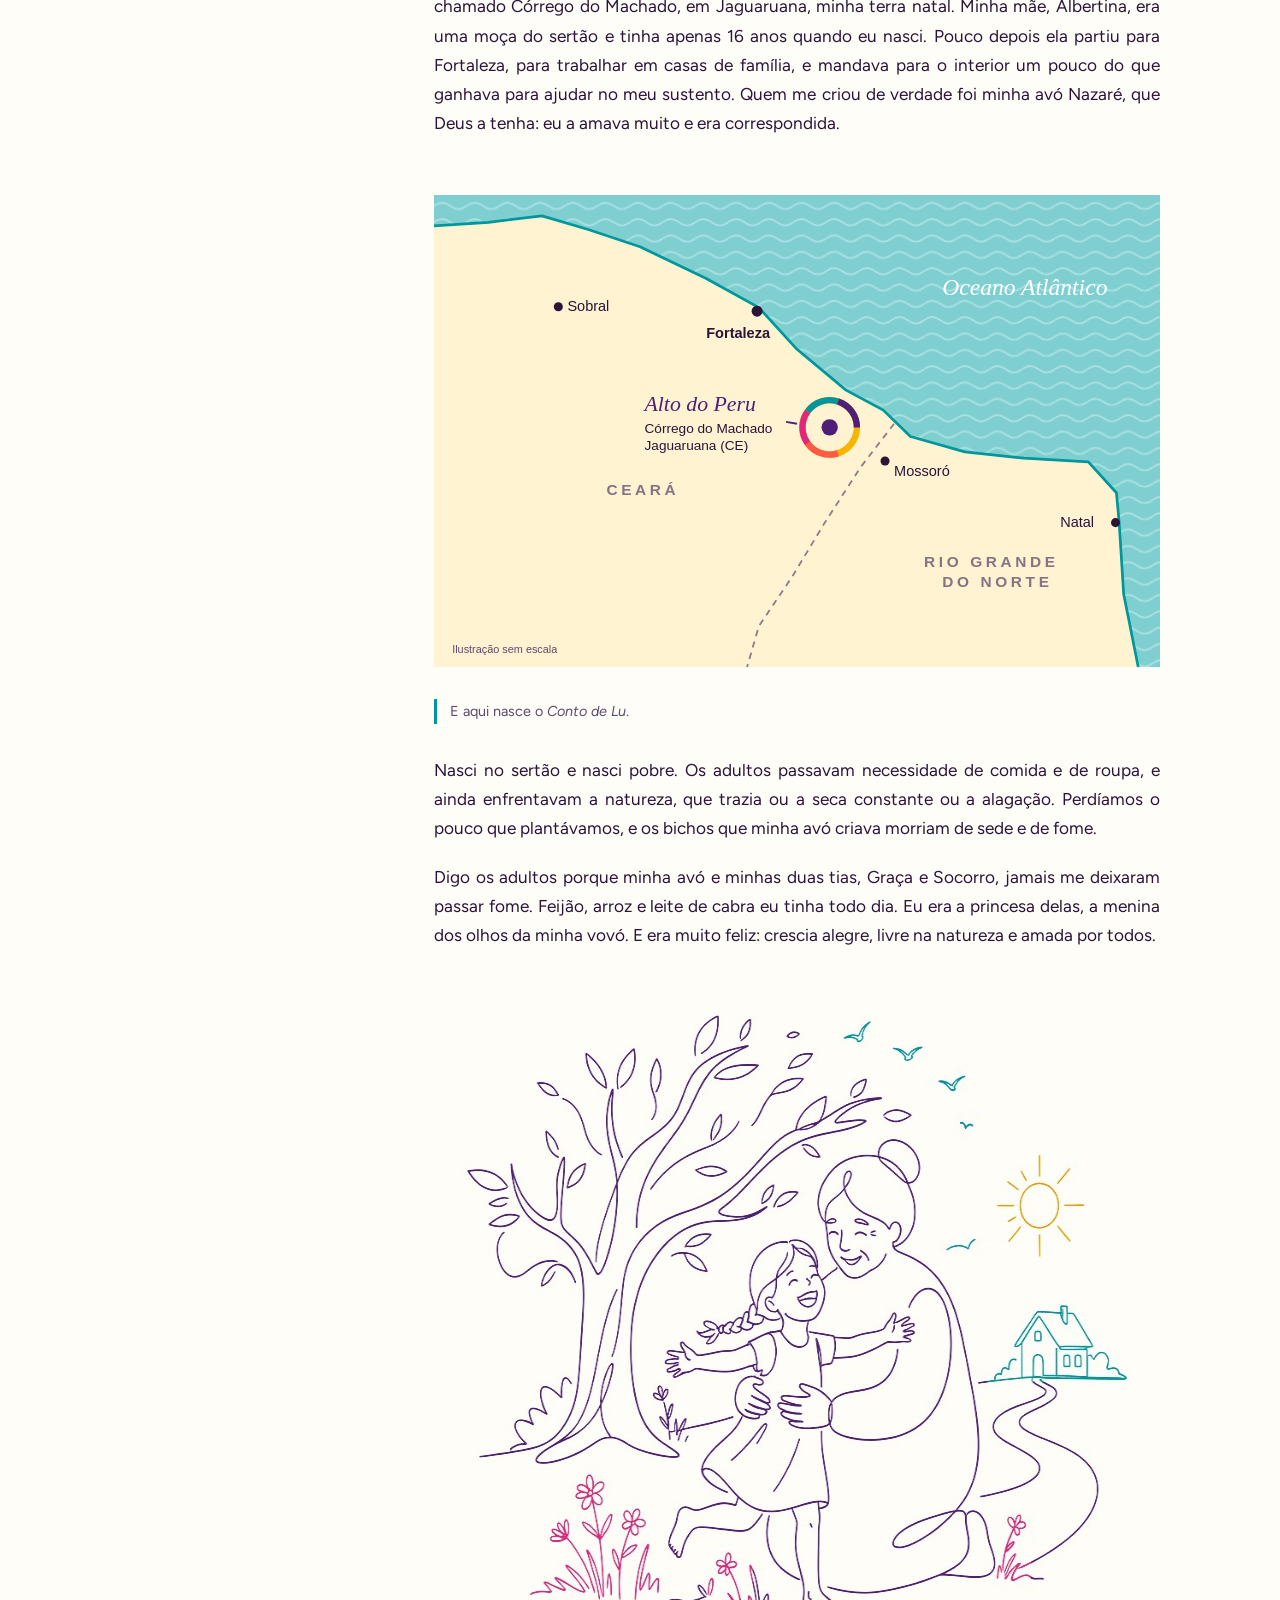
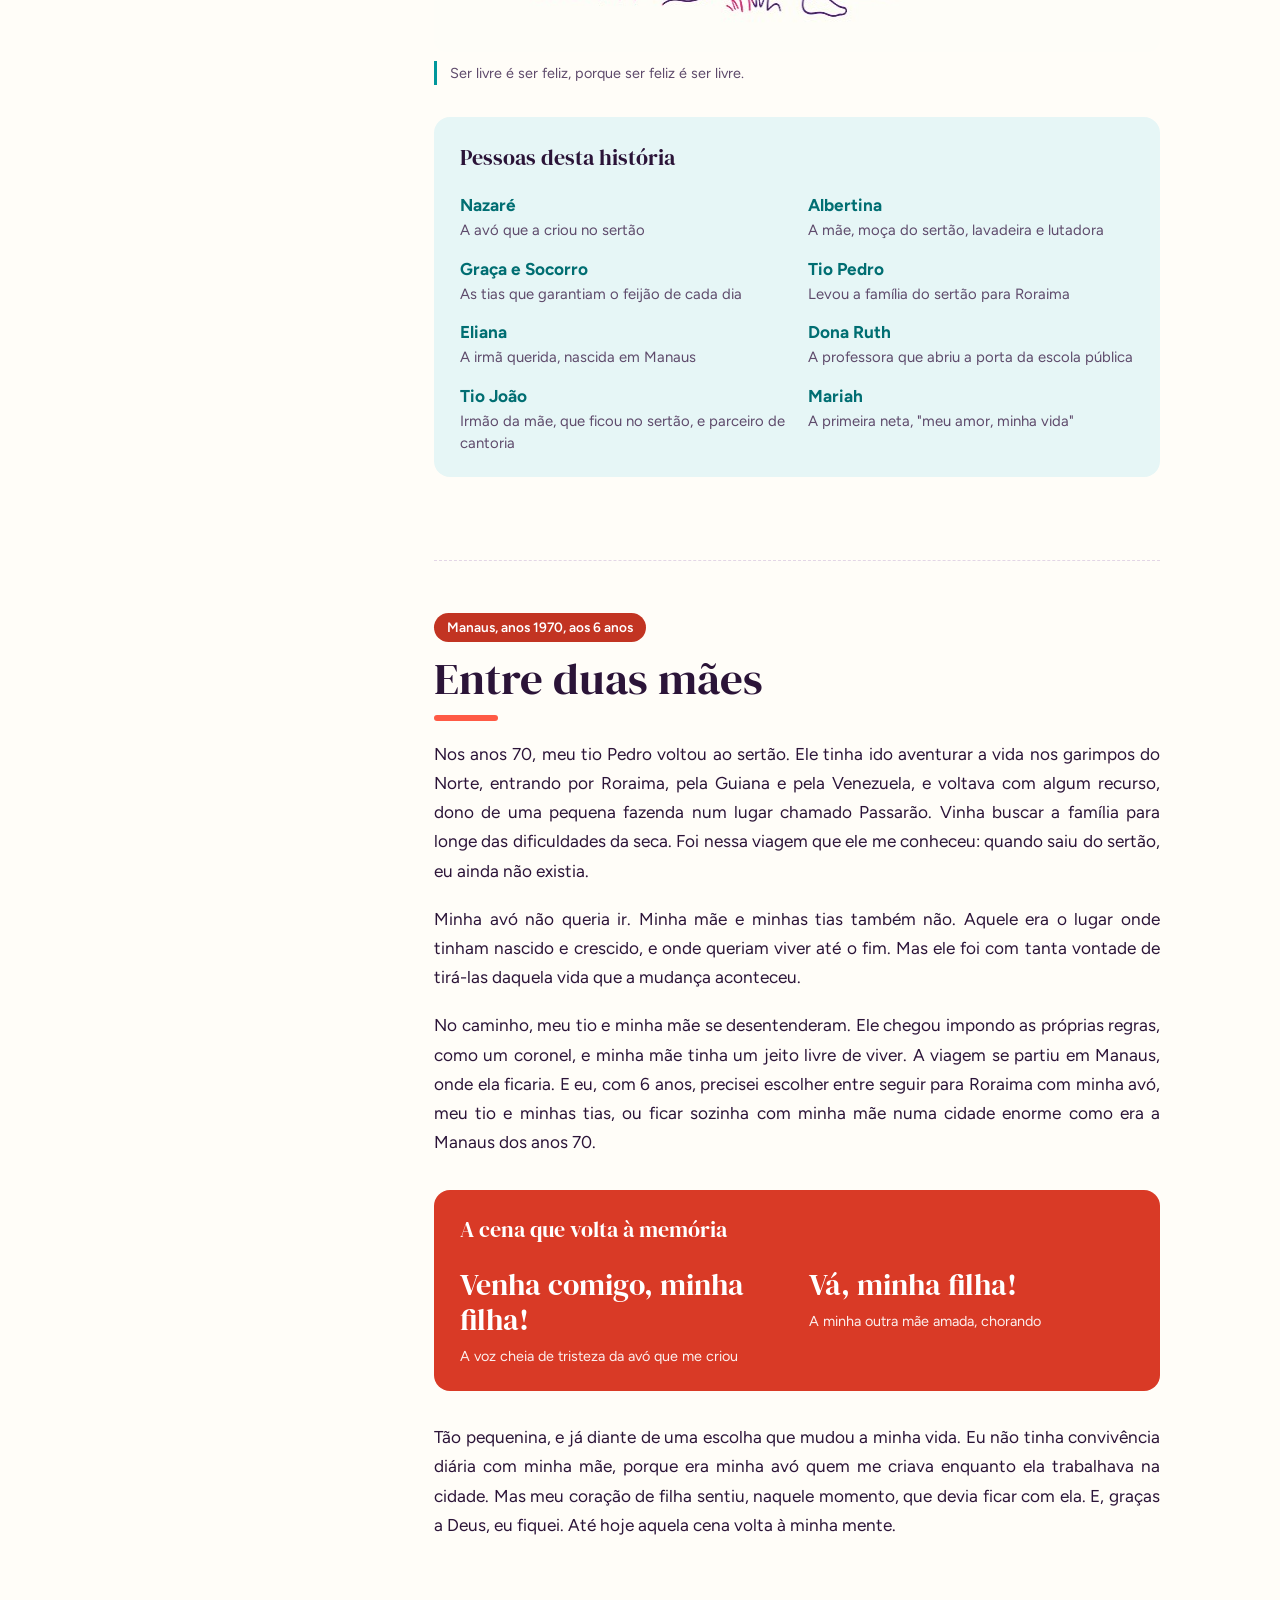
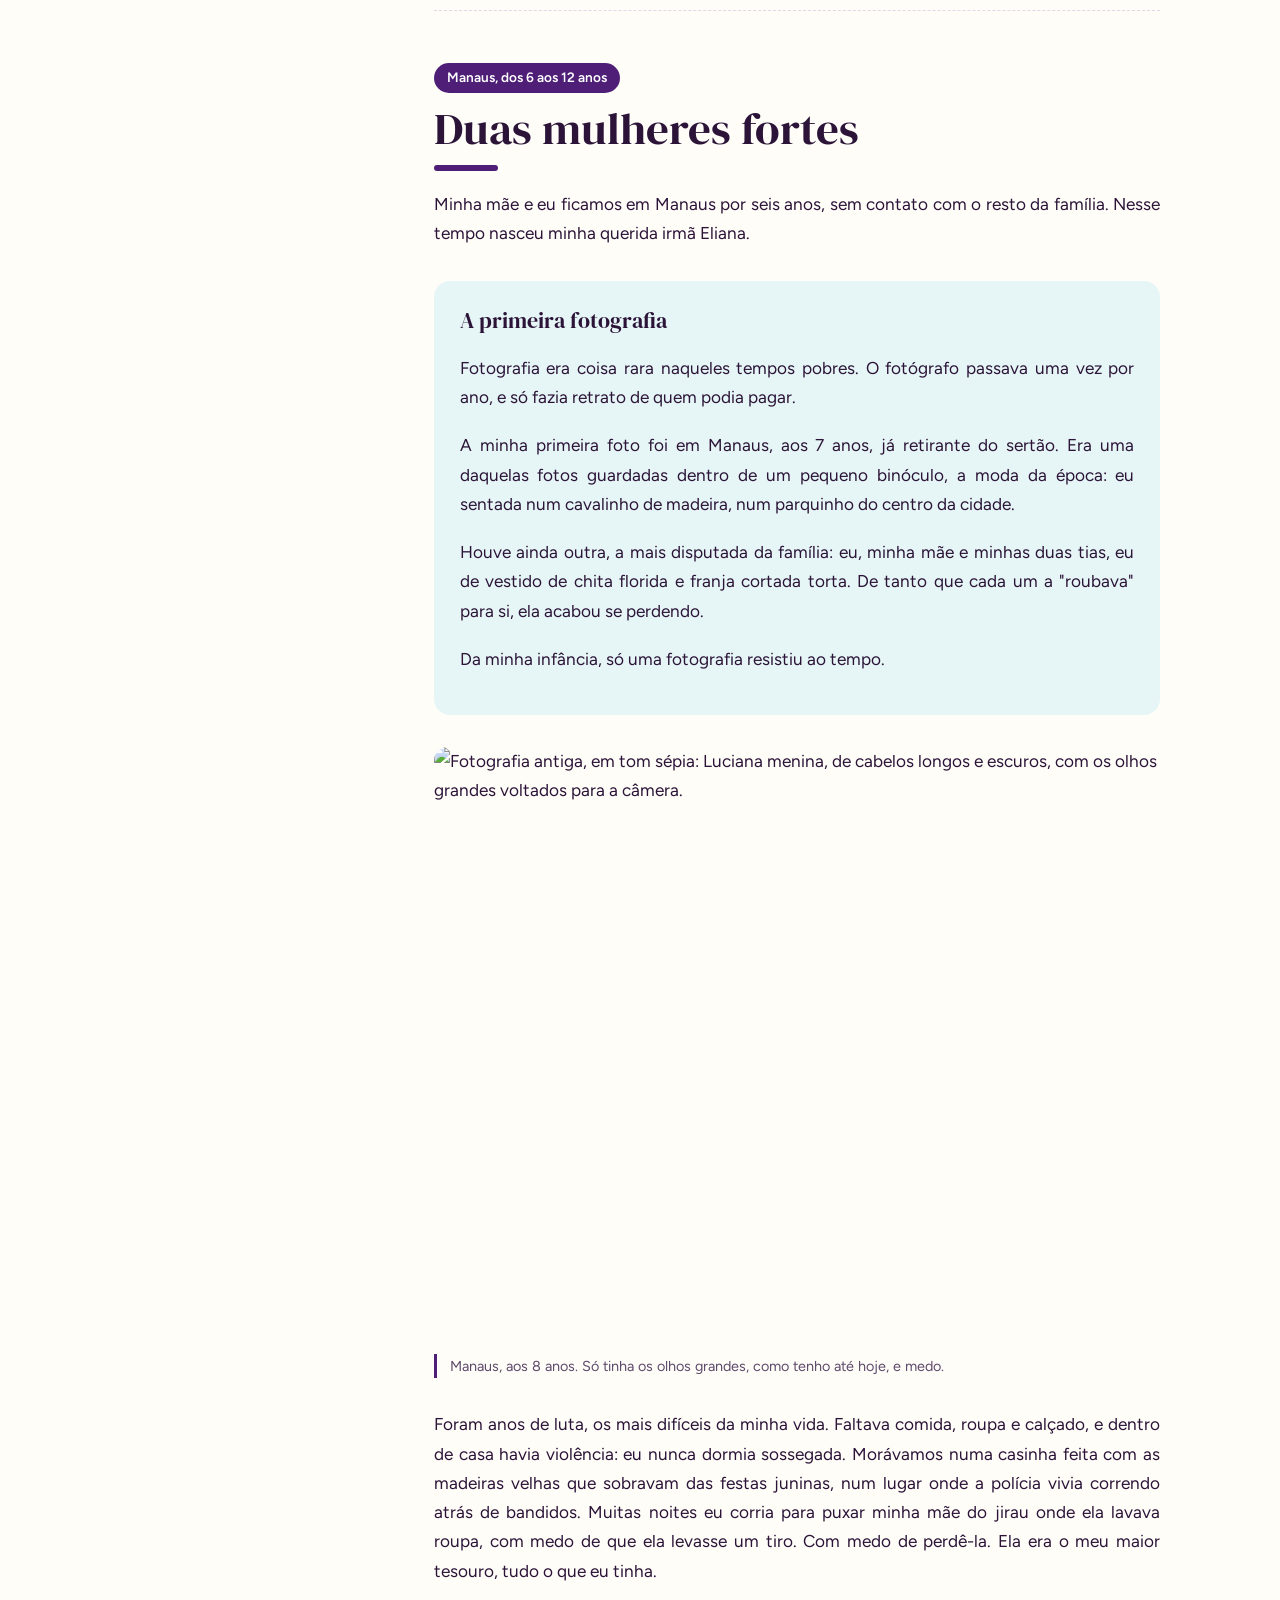
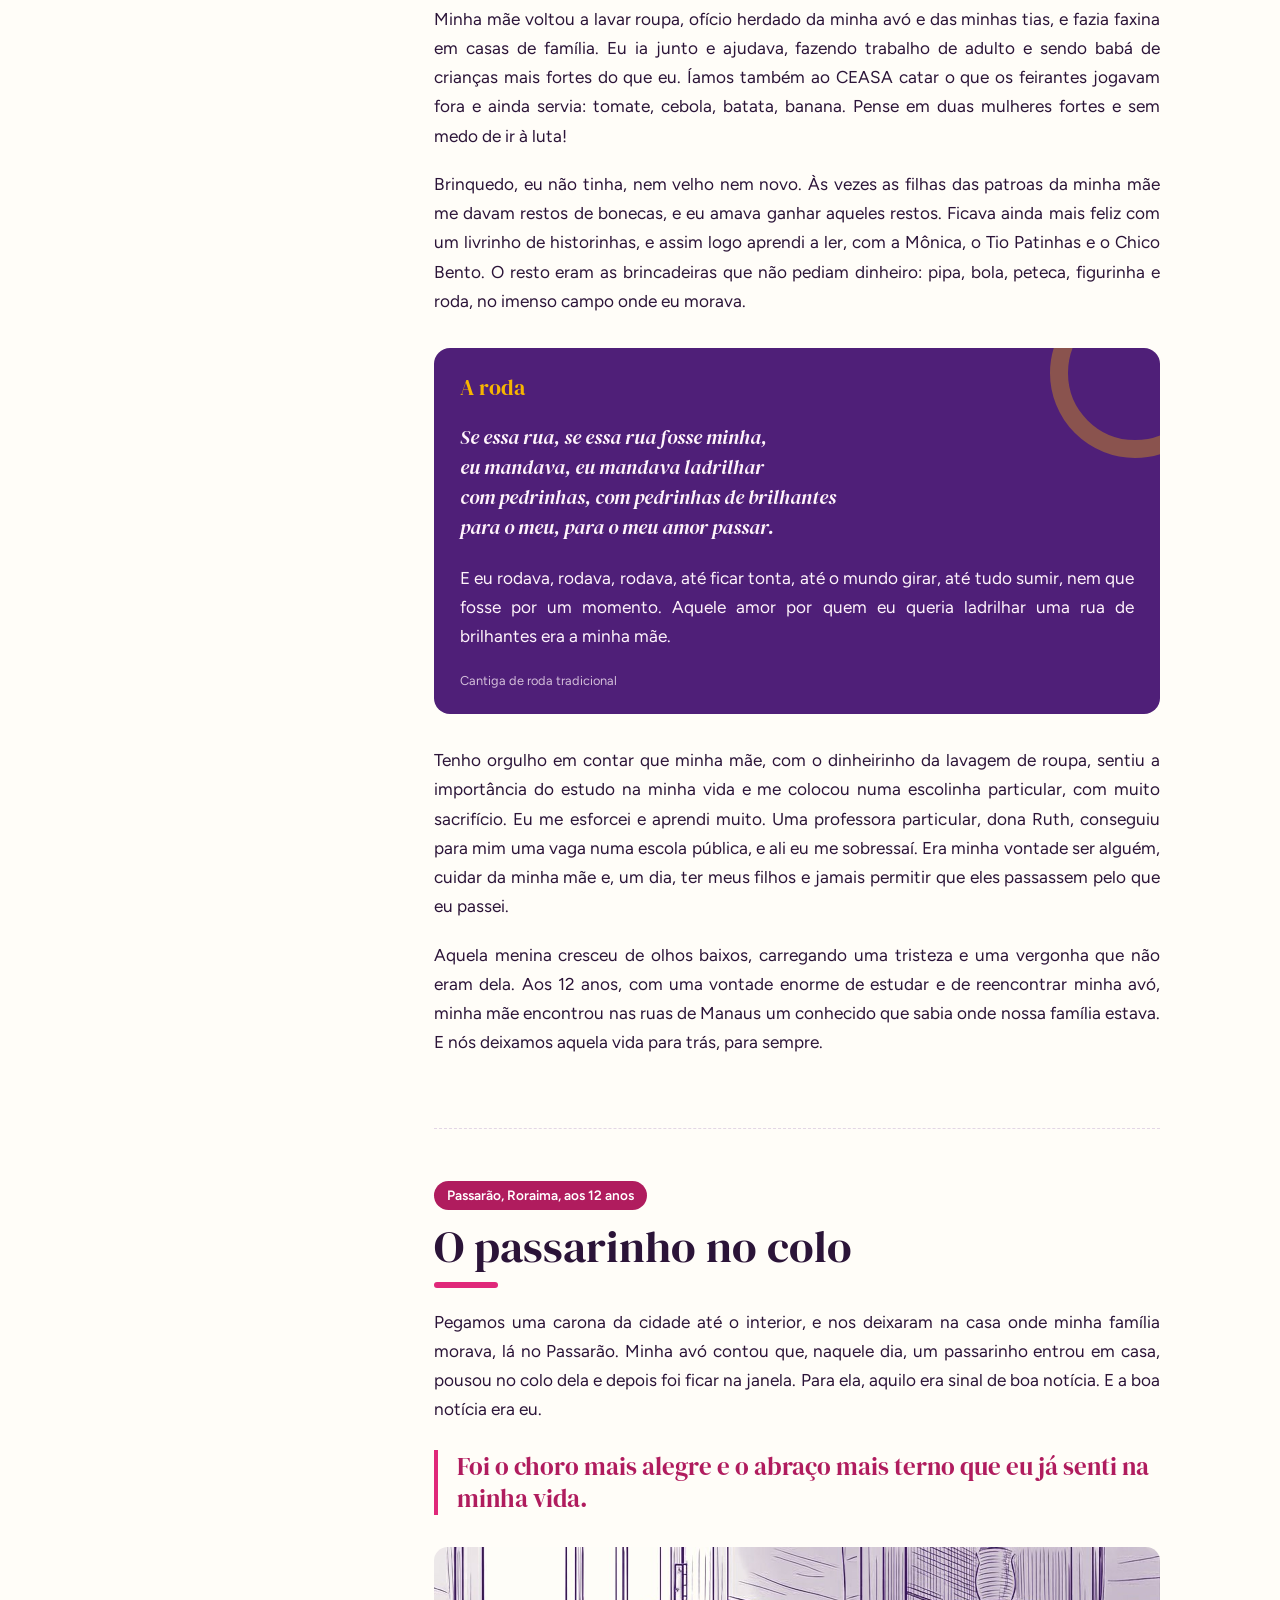
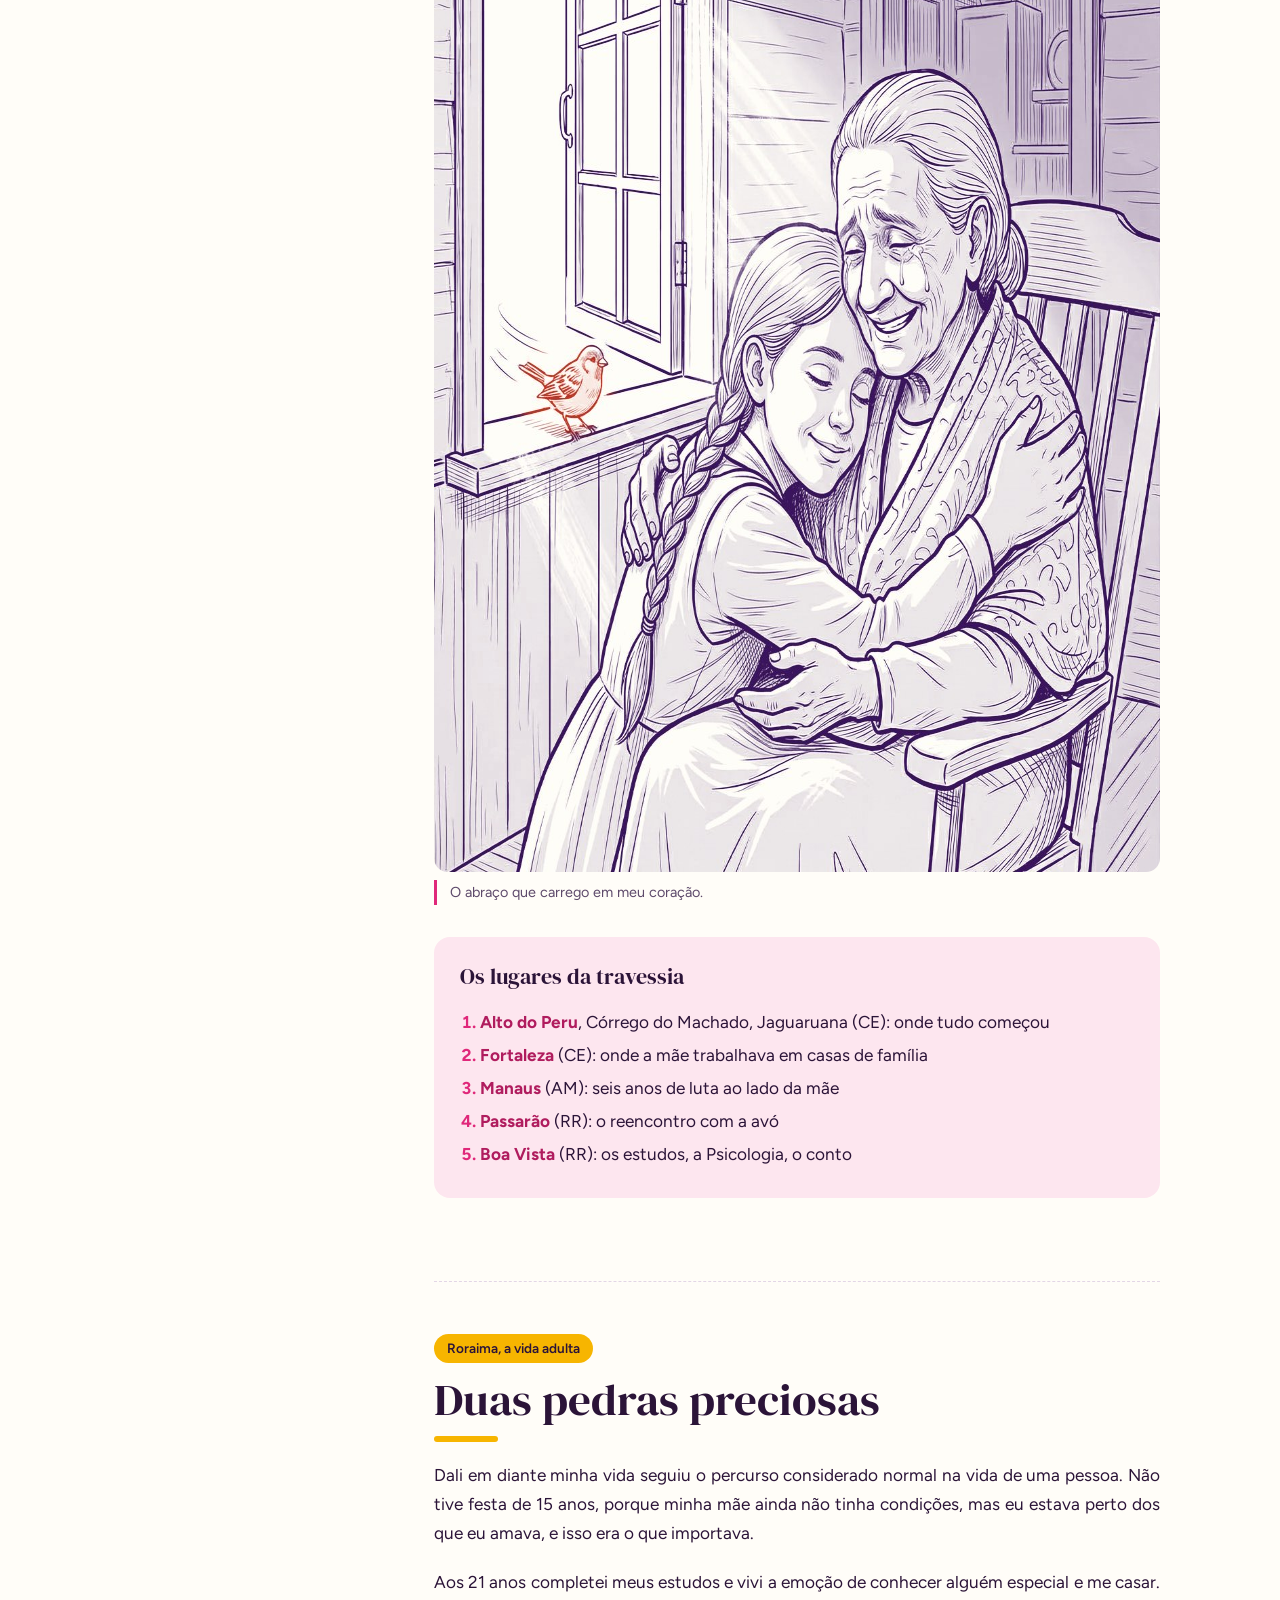
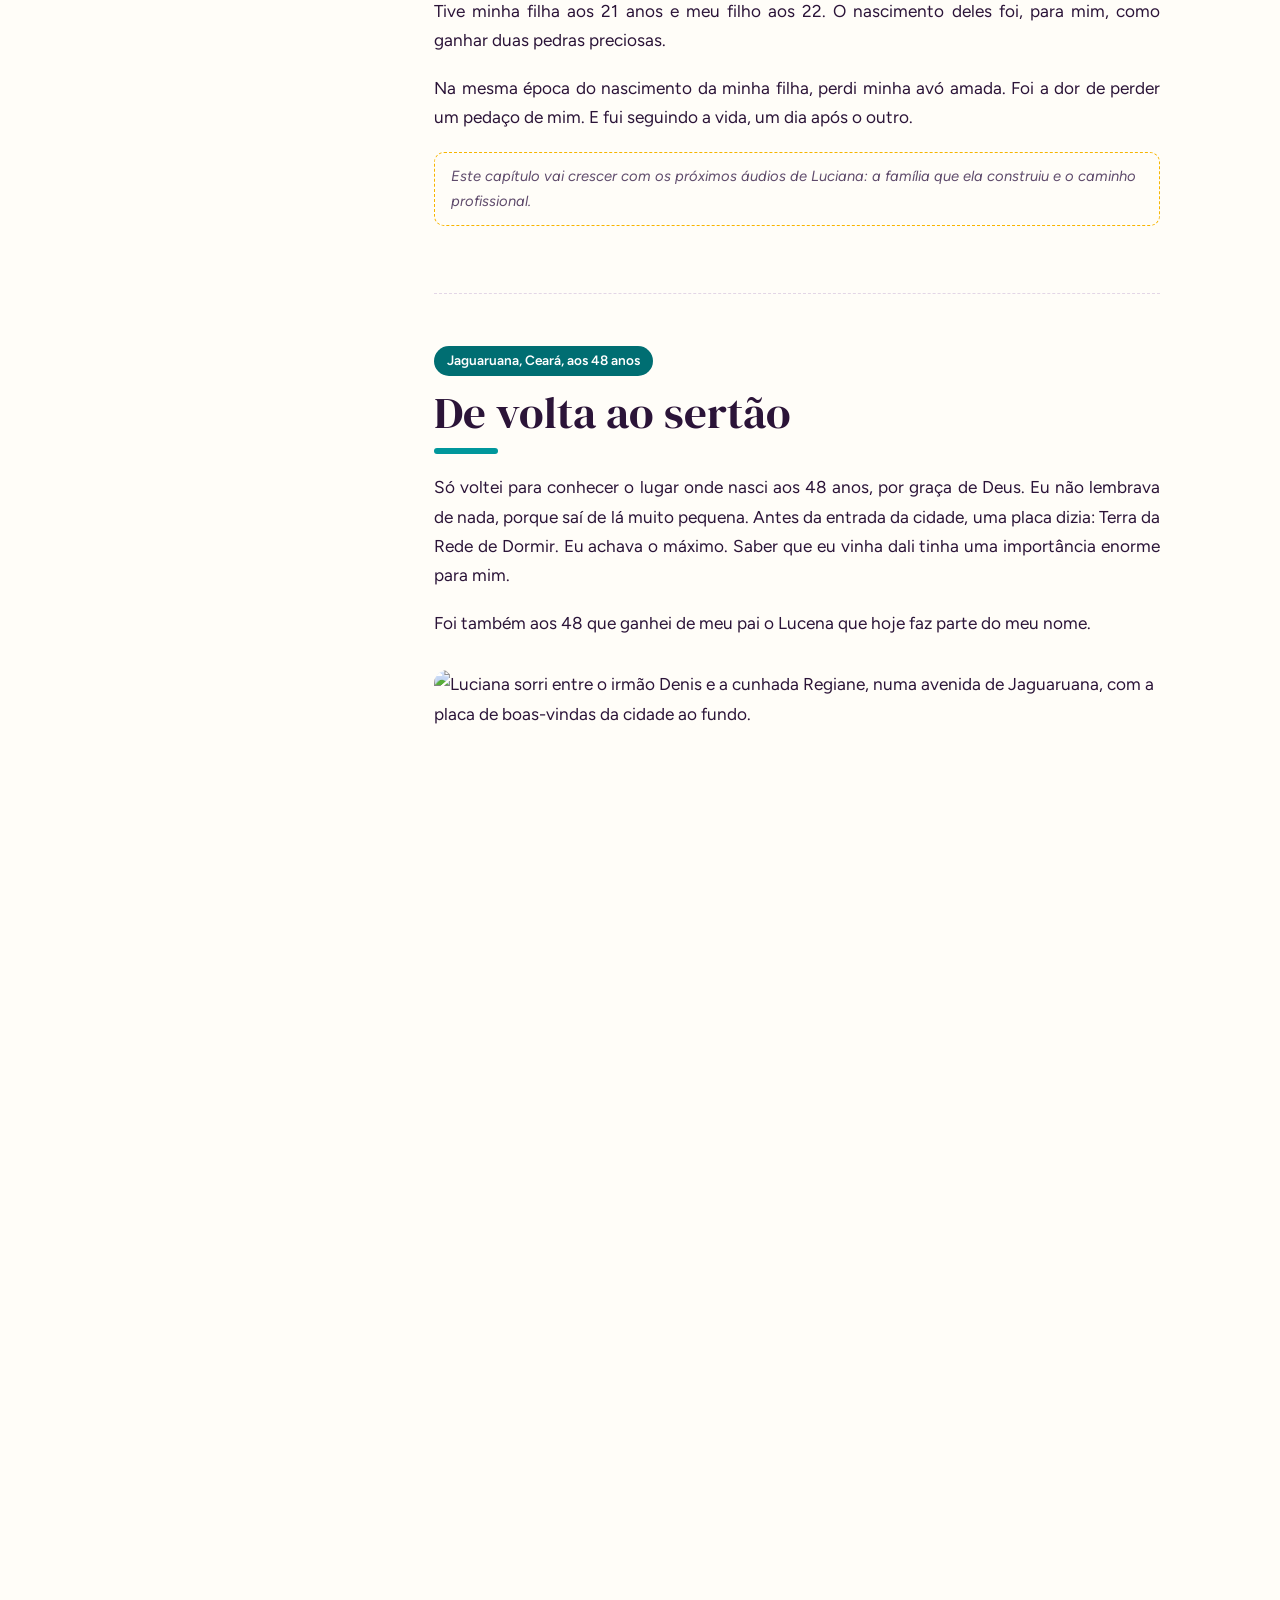
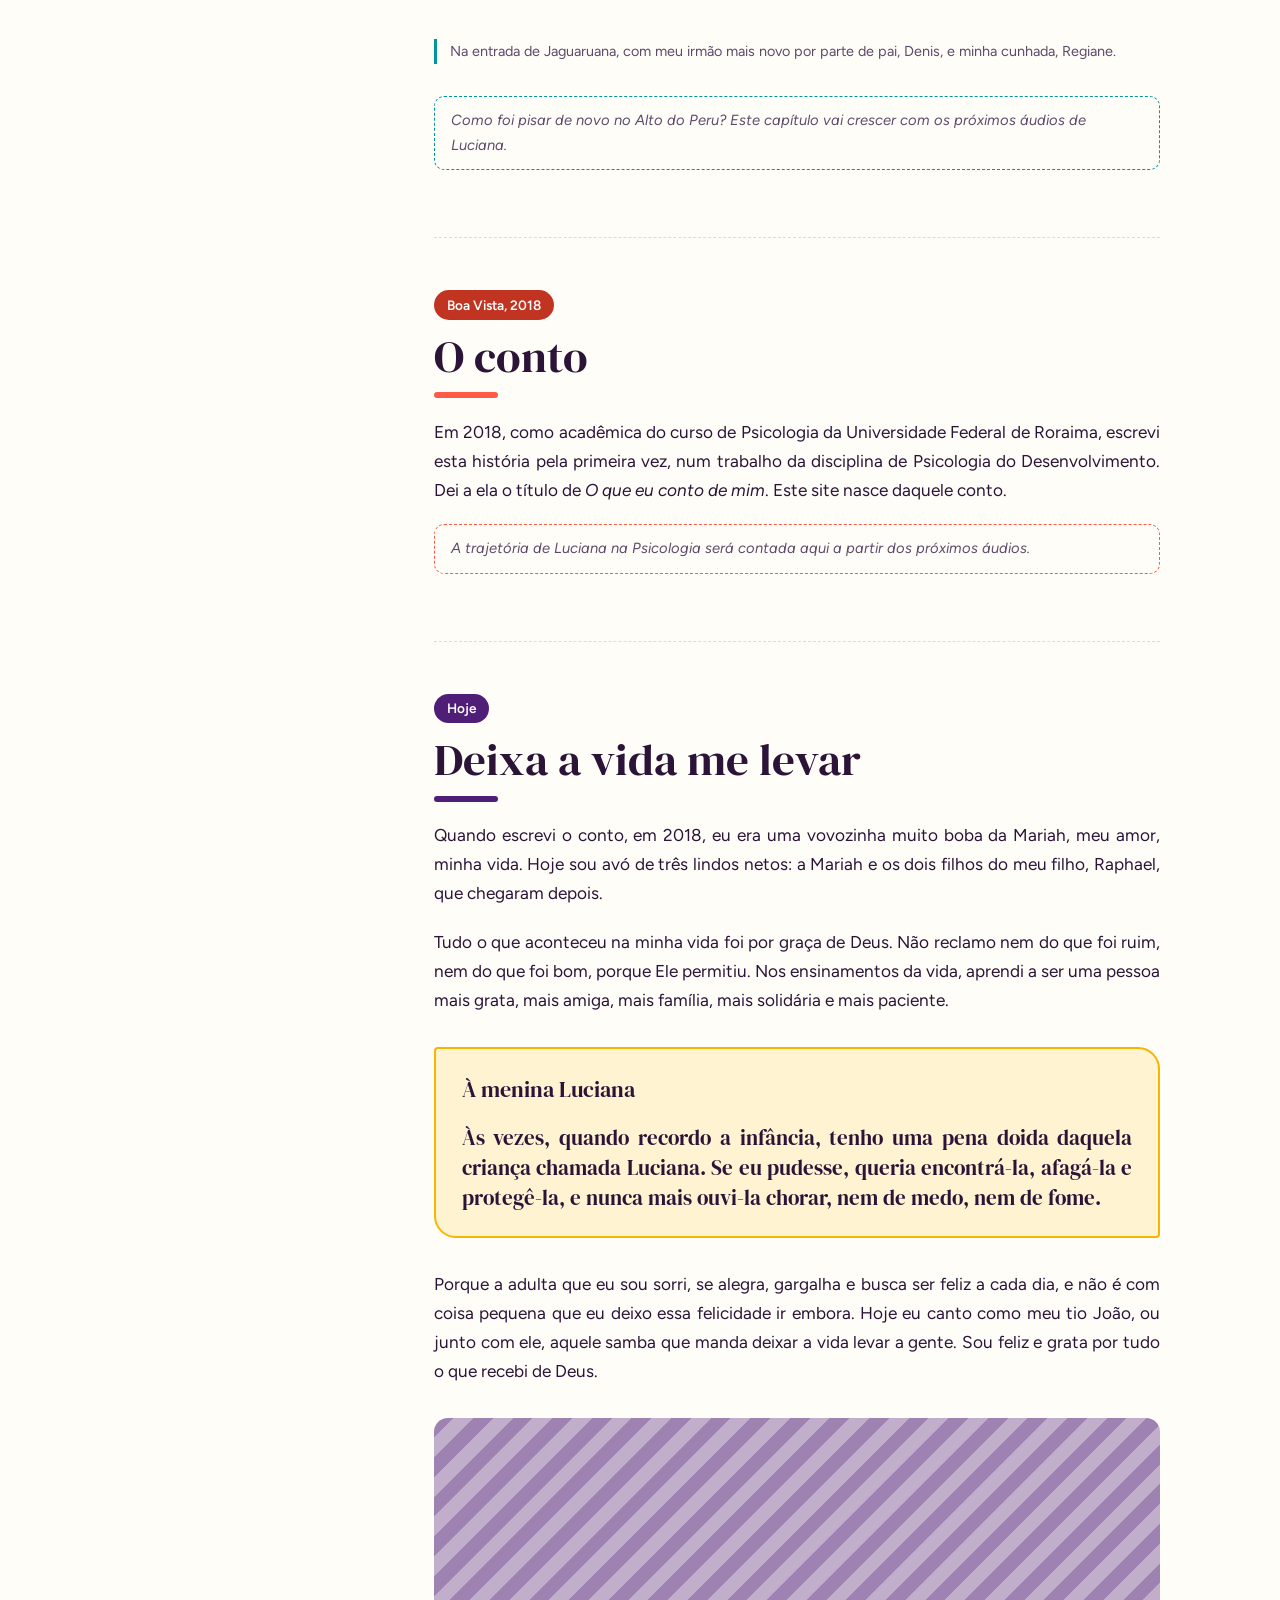
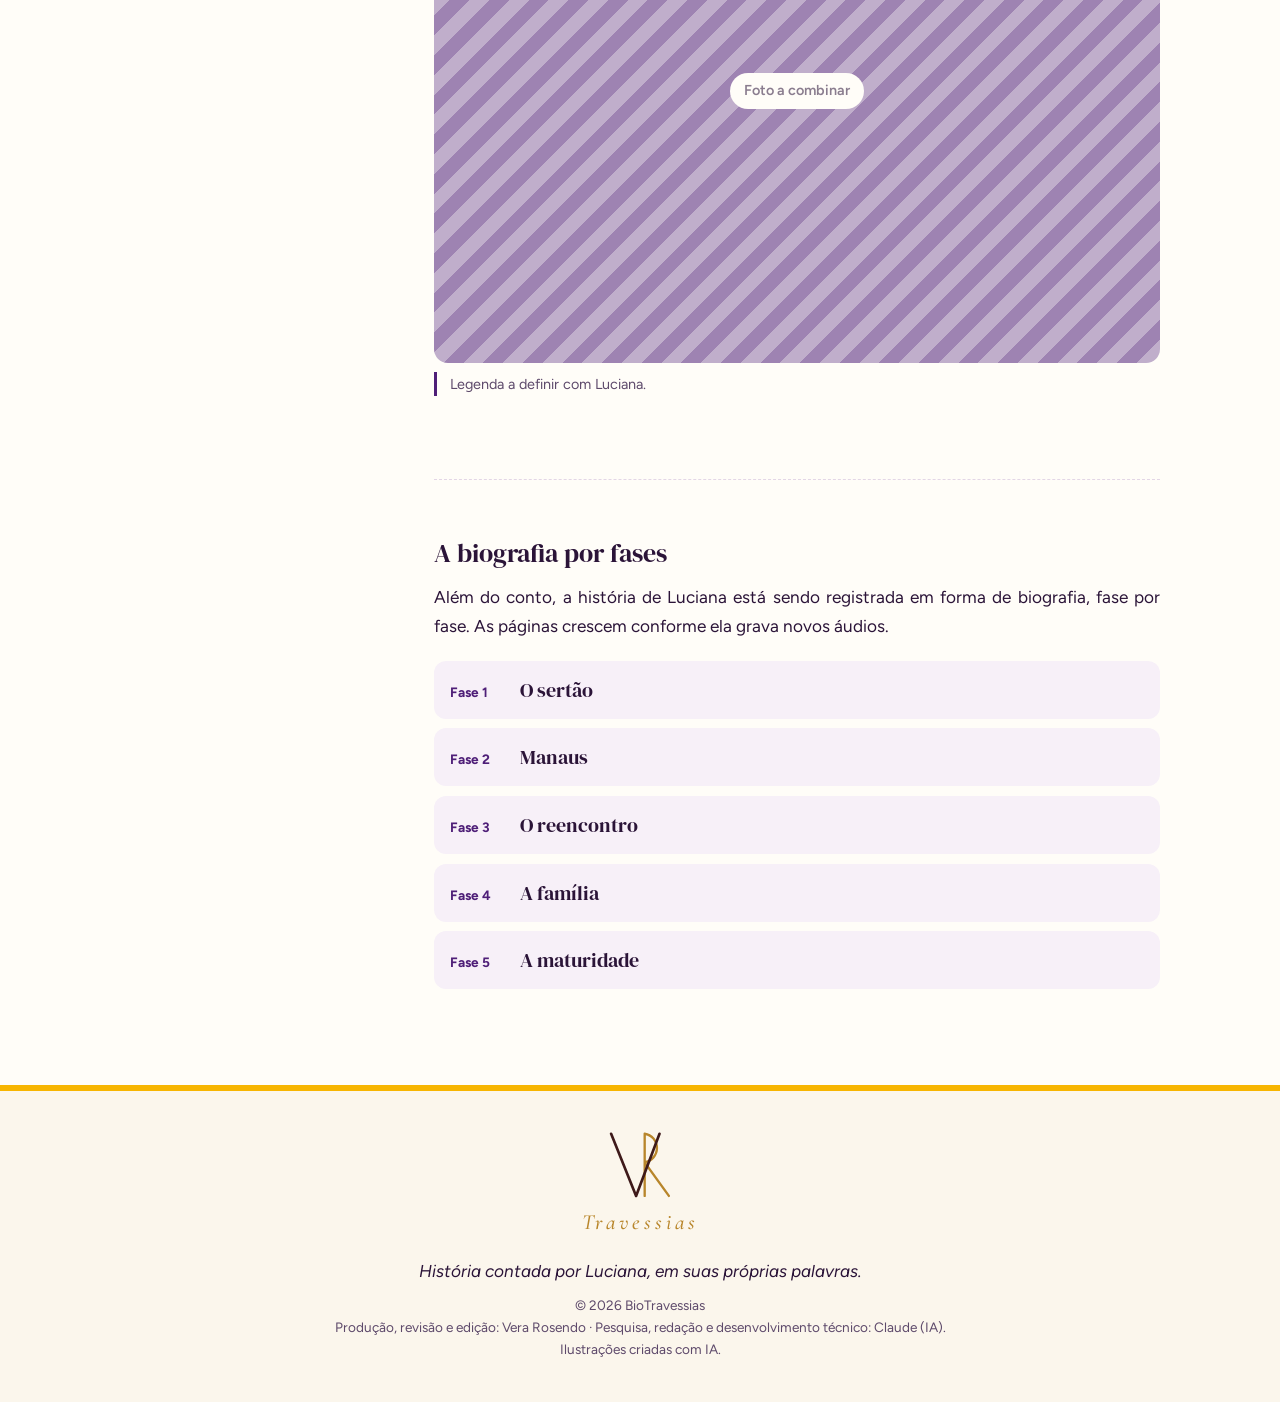
==== commit 5c5a10f3: "Add files via upload" ====
--- a/index.html
+++ b/index.html
@@ -82,7 +82,7 @@
       <section class="capitulo" id="alto-do-peru" data-cor="turquesa">
         <p class="capitulo__meta">Jaguaruana, Ceará, até os 6 anos</p>
         <h2 class="capitulo__titulo">Alto do Peru</h2>
-        <p>Nasci no Alto do Peru (sim, esse lugar existe), dentro de um vilarejo chamado Córrego do Machado, em Jaguaruana, minha terra natal. Minha mãe, Albertina, era uma moça do sertão e tinha apenas 16 anos quando eu nasci. Pouco depois ela partiu para Fortaleza, para trabalhar em casas de família, e mandava para o interior um pouco do que ganhava para ajudar no meu sustento. Quem me criou de verdade foi minha avó Nazaré, que Deus a tenha: eu a amava muito e era correspondida.</p>
+        <p>Nasci em 30 de junho de 1964, no Alto do Peru (sim, esse lugar existe), dentro de um vilarejo chamado Córrego do Machado, em Jaguaruana, minha terra natal. Minha mãe, Albertina, era uma moça do sertão e tinha apenas 16 anos quando eu nasci. Pouco depois ela partiu para Fortaleza, para trabalhar em casas de família, e mandava para o interior um pouco do que ganhava para ajudar no meu sustento. Quem me criou de verdade foi minha avó Nazaré, que Deus a tenha: eu a amava muito e era correspondida.</p>
 
         <figure class="foto foto--mapa">
           <img src="img/mapa-alto-do-peru.svg" alt="Mapa ilustrado do litoral do Ceará e do Rio Grande do Norte, com o Alto do Peru, em Córrego do Machado, Jaguaruana, marcado entre Fortaleza e Mossoró." width="800" height="520">
@@ -106,7 +106,7 @@
             <div><dt>Eliana</dt><dd>A irmã querida, nascida em Manaus</dd></div>
             <div><dt>Dona Ruth</dt><dd>A professora que abriu a porta da escola pública</dd></div>
             <div><dt>Tio João</dt><dd>Irmão da mãe, que ficou no sertão, e parceiro de cantoria</dd></div>
-            <div><dt>Mariah</dt><dd>A neta, "meu amor, minha vida"</dd></div>
+            <div><dt>Mariah</dt><dd>A primeira neta, "meu amor, minha vida"</dd></div>
           </dl>
         </aside>
       </section>
@@ -145,7 +145,13 @@
           <p>Fotografia era coisa rara naqueles tempos pobres. O fotógrafo passava uma vez por ano, e só fazia retrato de quem podia pagar.</p>
           <p>A minha primeira foto foi em Manaus, aos 7 anos, já retirante do sertão. Era uma daquelas fotos guardadas dentro de um pequeno binóculo, a moda da época: eu sentada num cavalinho de madeira, num parquinho do centro da cidade.</p>
           <p>Houve ainda outra, a mais disputada da família: eu, minha mãe e minhas duas tias, eu de vestido de chita florida e franja cortada torta. De tanto que cada um a "roubava" para si, ela acabou se perdendo.</p>
-        </aside>
+          <p>Da minha infância, só uma fotografia resistiu ao tempo.</p>
+        </aside>
+
+        <figure class="foto foto--retrato">
+          <img src="img/luciana-8-anos.jpg" alt="Fotografia antiga, em tom sépia: Luciana menina, de cabelos longos e escuros, com os olhos grandes voltados para a câmera." width="362" height="598" loading="lazy">
+          <figcaption>Manaus, aos 8 anos. Só tinha os olhos grandes, como tenho até hoje, e medo.</figcaption>
+        </figure>
         <p>Foram anos de luta, os mais difíceis da minha vida. Faltava comida, roupa e calçado, e dentro de casa havia violência: eu nunca dormia sossegada. Morávamos numa casinha feita com as madeiras velhas que sobravam das festas juninas, num lugar onde a polícia vivia correndo atrás de bandidos. Muitas noites eu corria para puxar minha mãe do jirau onde ela lavava roupa, com medo de que ela levasse um tiro. Com medo de perdê-la. Ela era o meu maior tesouro, tudo o que eu tinha.</p>
         <p>Minha mãe voltou a lavar roupa, ofício herdado da minha avó e das minhas tias, e fazia faxina em casas de família. Eu ia junto e ajudava, fazendo trabalho de adulto e sendo babá de crianças mais fortes do que eu. Íamos também ao CEASA catar o que os feirantes jogavam fora e ainda servia: tomate, cebola, batata, banana. Pense em duas mulheres fortes e sem medo de ir à luta!</p>
         <p>Brinquedo, eu não tinha, nem velho nem novo. Às vezes as filhas das patroas da minha mãe me davam restos de bonecas, e eu amava ganhar aqueles restos. Ficava ainda mais feliz com um livrinho de historinhas, e assim logo aprendi a ler, com a Mônica, o Tio Patinhas e o Chico Bento. O resto eram as brincadeiras que não pediam dinheiro: pipa, bola, peteca, figurinha e roda, no imenso campo onde eu morava.</p>
@@ -199,8 +205,14 @@
       <section class="capitulo" id="volta" data-cor="turquesa">
         <p class="capitulo__meta">Jaguaruana, Ceará, aos 48 anos</p>
         <h2 class="capitulo__titulo">De volta ao sertão</h2>
-        <p>Só voltei para conhecer o lugar onde nasci aos 48 anos, por graça de Deus. Foi também aos 48 que ganhei de meu pai o Lucena que hoje faz parte do meu nome.</p>
-        <p class="a-caminho">Como foi pisar de novo no Alto do Peru? Este capítulo aguarda o relato de Luciana.</p>
+        <p>Só voltei para conhecer o lugar onde nasci aos 48 anos, por graça de Deus. Eu não lembrava de nada, porque saí de lá muito pequena. Antes da entrada da cidade, uma placa dizia: Terra da Rede de Dormir. Eu achava o máximo. Saber que eu vinha dali tinha uma importância enorme para mim.</p>
+        <p>Foi também aos 48 que ganhei de meu pai o Lucena que hoje faz parte do meu nome.</p>
+
+        <figure class="foto foto--retrato">
+          <img src="img/placa-jaguaruana.jpg" alt="Luciana sorri entre o irmão Denis e a cunhada Regiane, numa avenida de Jaguaruana, com a placa de boas-vindas da cidade ao fundo." width="720" height="960" loading="lazy">
+          <figcaption>Na entrada de Jaguaruana, com meu irmão mais novo por parte de pai, Denis, e minha cunhada, Regiane.</figcaption>
+        </figure>
+        <p class="a-caminho">Como foi pisar de novo no Alto do Peru? Este capítulo vai crescer com os próximos áudios de Luciana.</p>
       </section>
 
       <!-- 8 -->
@@ -215,7 +227,7 @@
       <section class="capitulo" id="hoje" data-cor="roxo">
         <p class="capitulo__meta">Hoje</p>
         <h2 class="capitulo__titulo">Deixa a vida me levar</h2>
-        <p>Hoje sou uma vovozinha muito boba da Mariah, meu amor, minha vida.</p>
+        <p>Quando escrevi o conto, em 2018, eu era uma vovozinha muito boba da Mariah, meu amor, minha vida. Hoje sou avó de três lindos netos: a Mariah e os dois filhos do meu filho, Raphael, que chegaram depois.</p>
         <p>Tudo o que aconteceu na minha vida foi por graça de Deus. Não reclamo nem do que foi ruim, nem do que foi bom, porque Ele permitiu. Nos ensinamentos da vida, aprendi a ser uma pessoa mais grata, mais amiga, mais família, mais solidária e mais paciente.</p>
 
         <aside class="box box--carta">
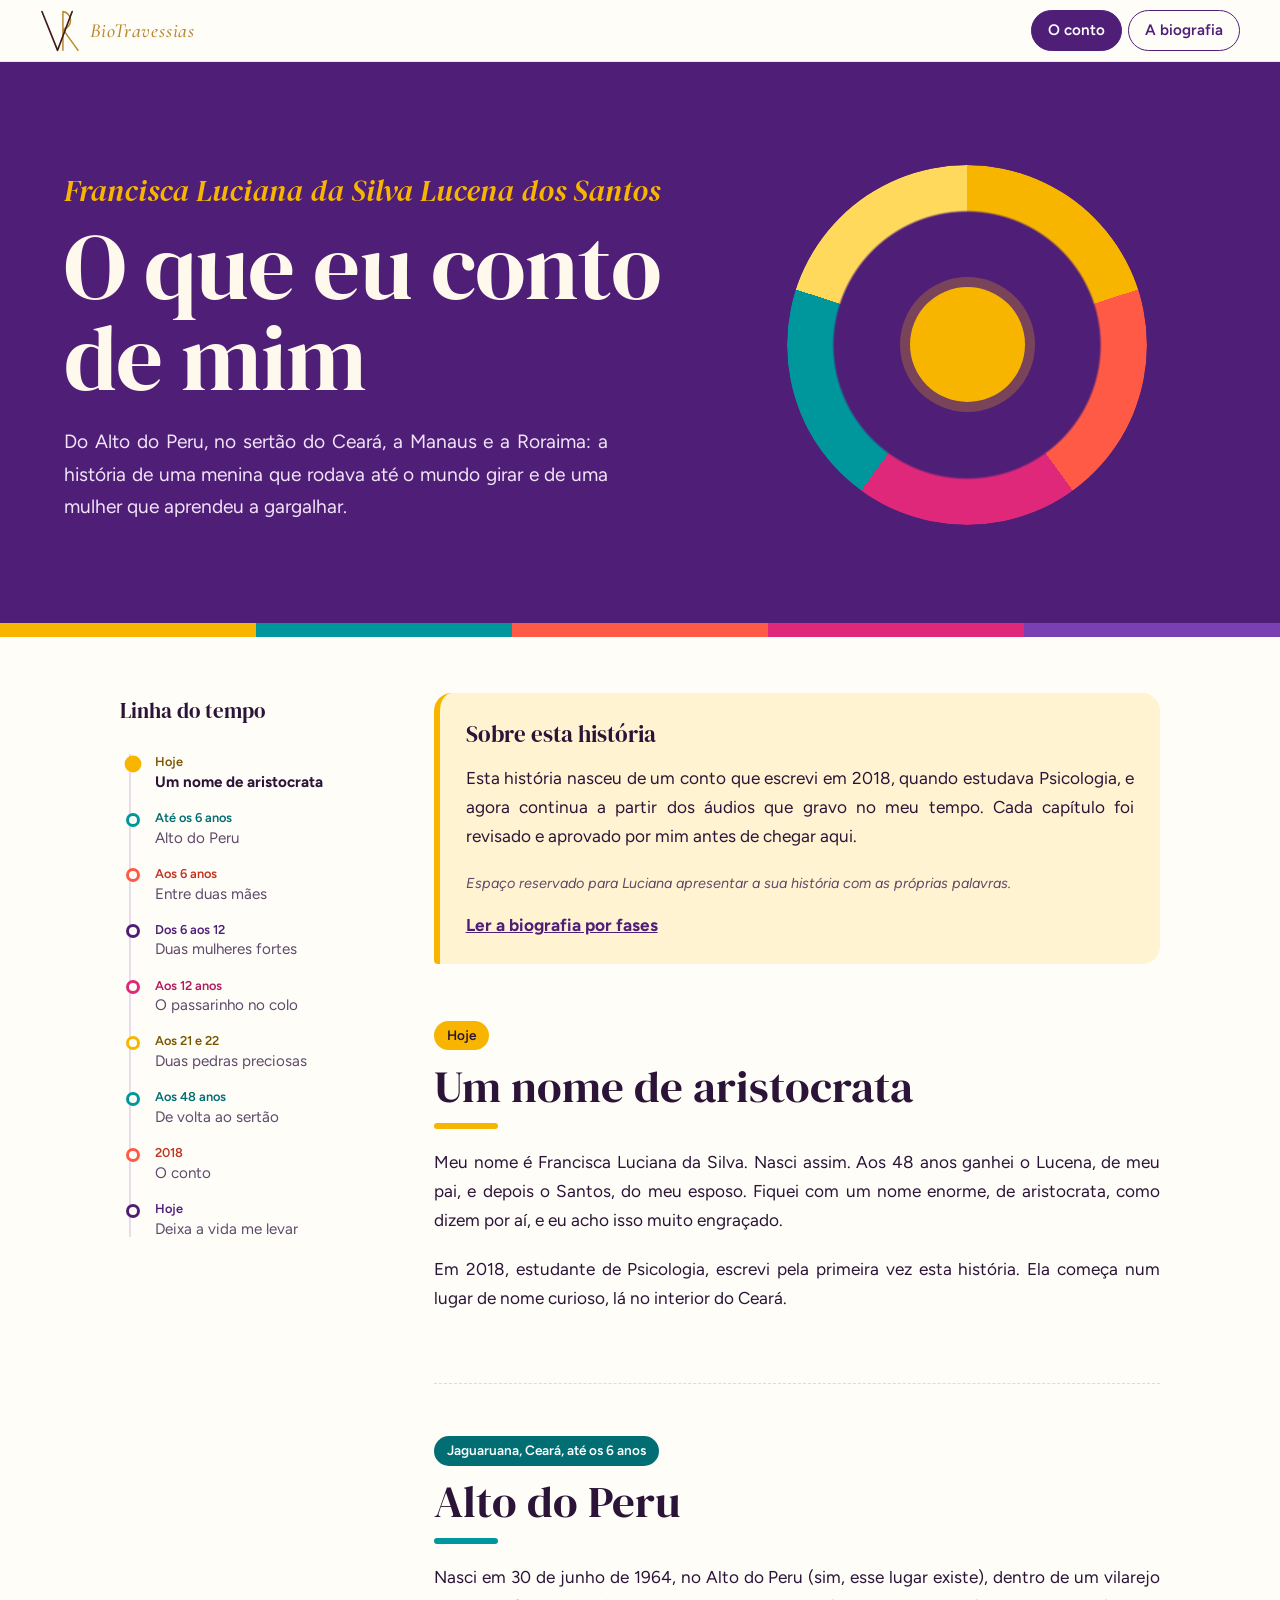
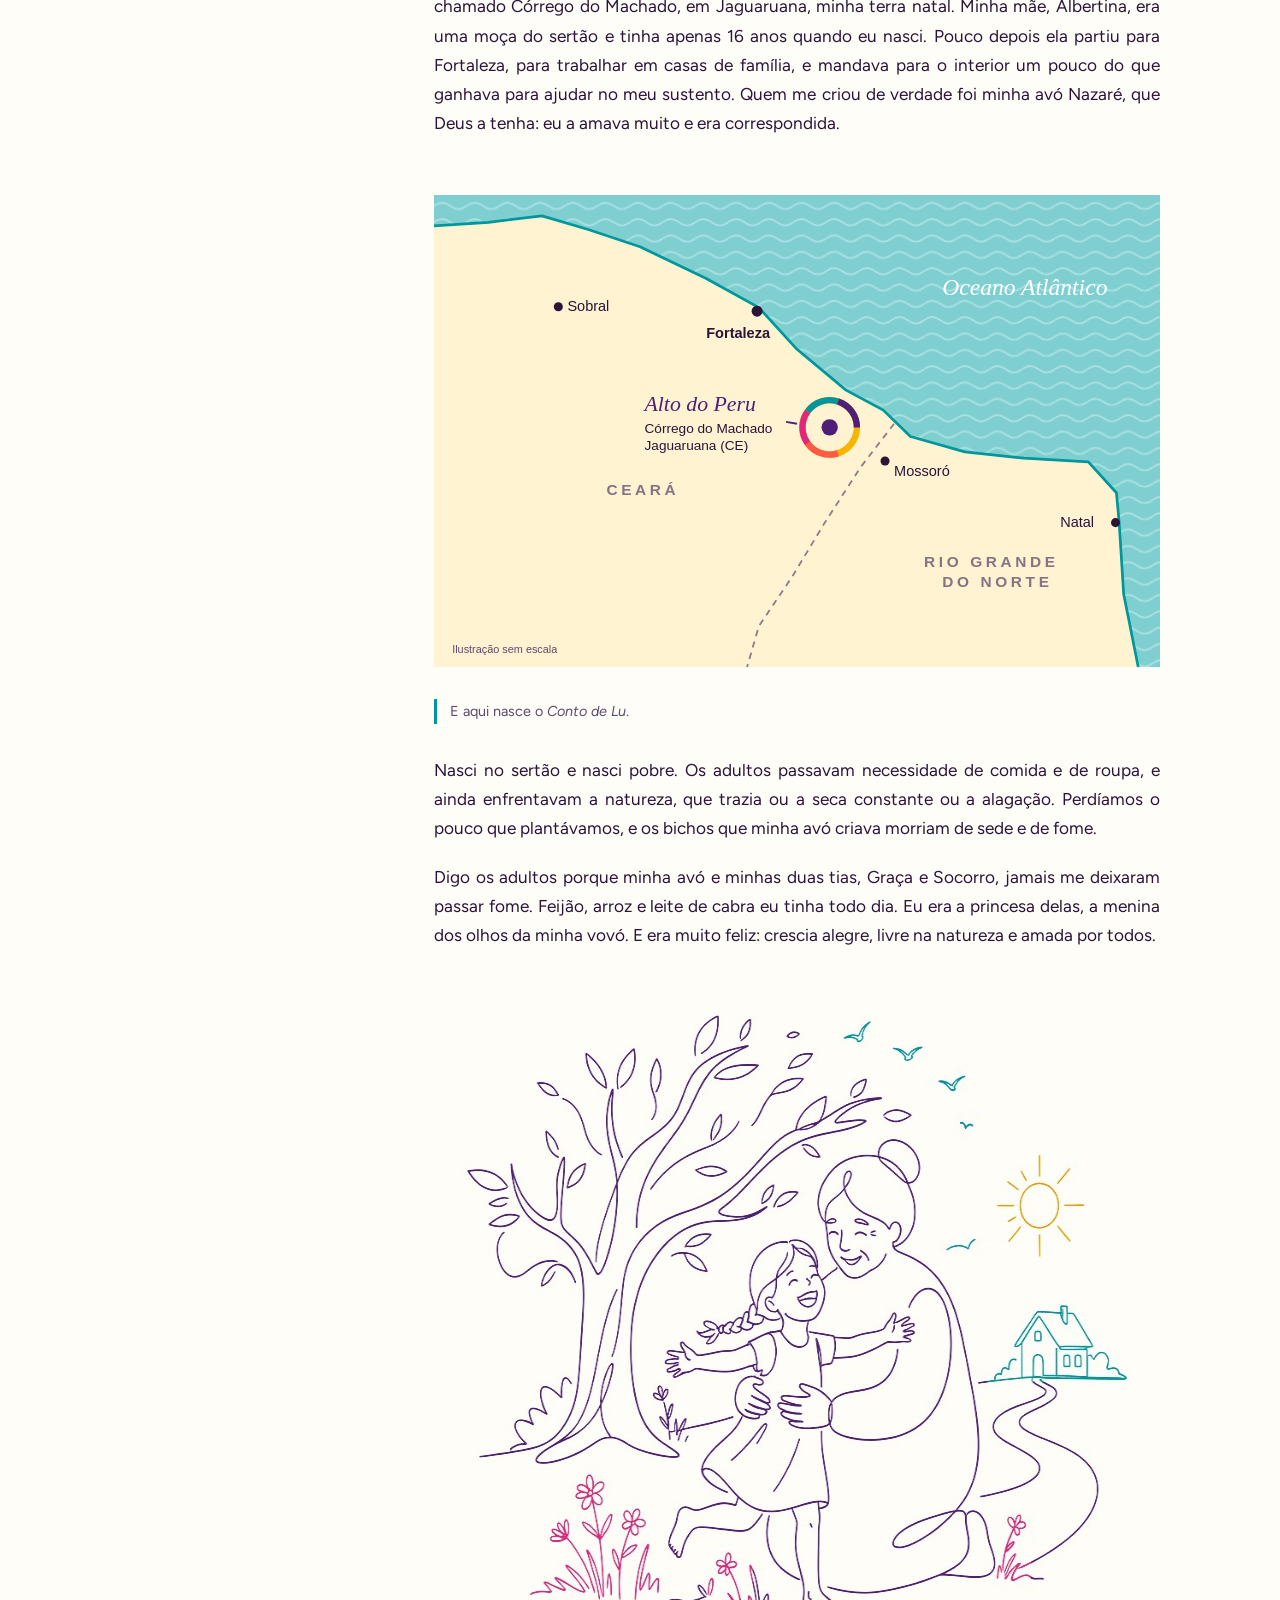
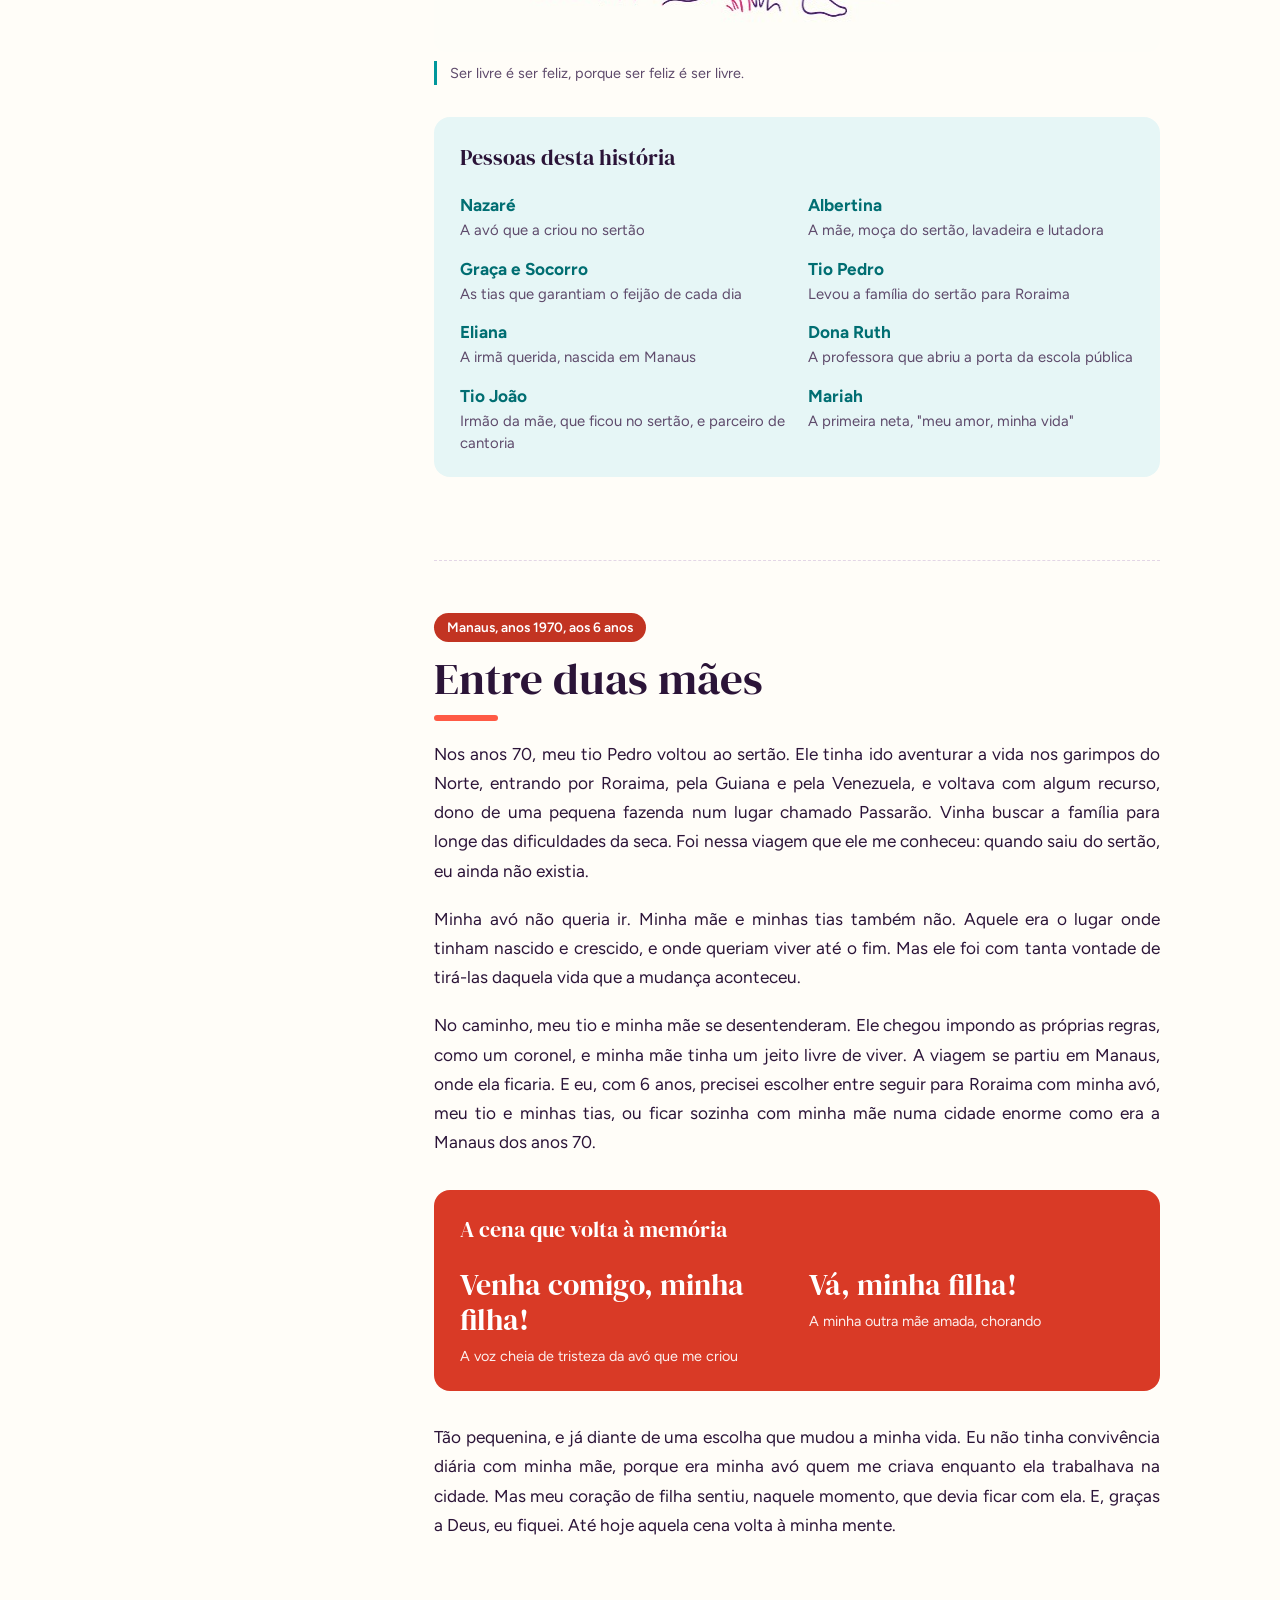
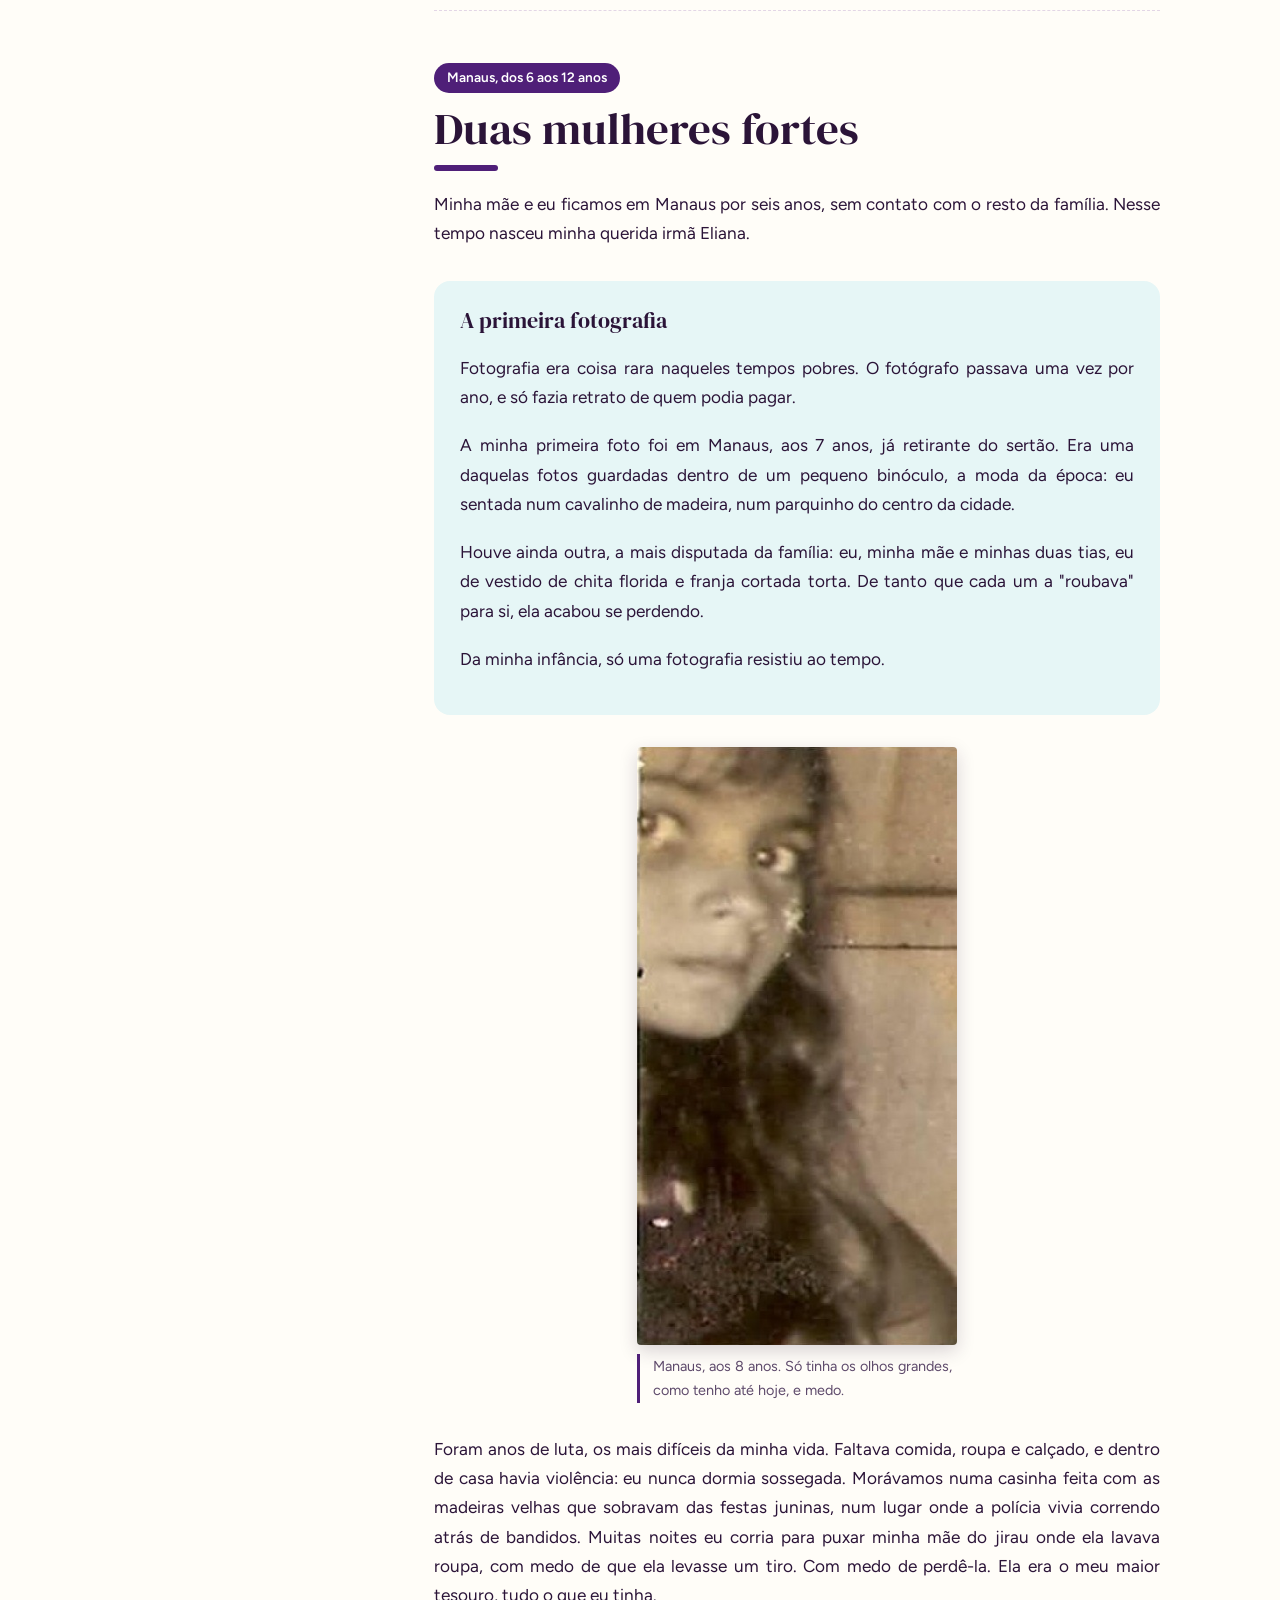
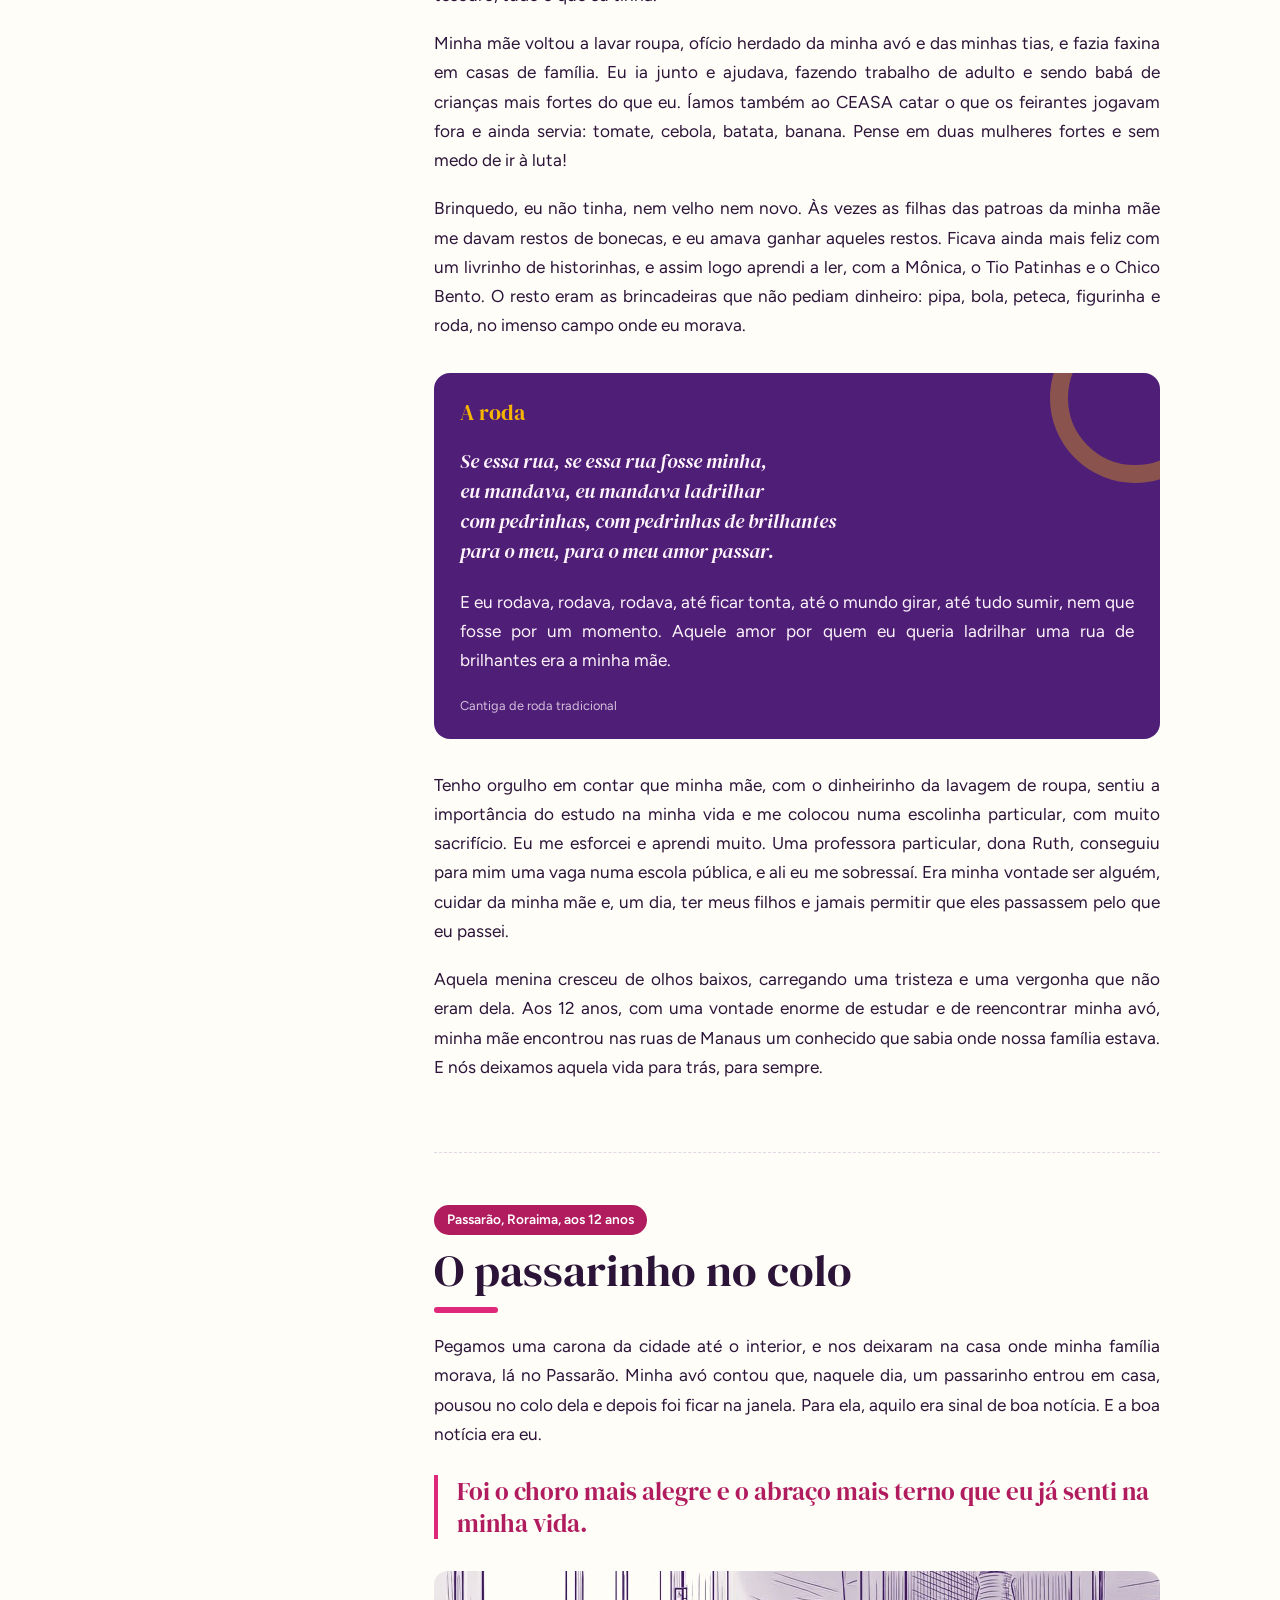
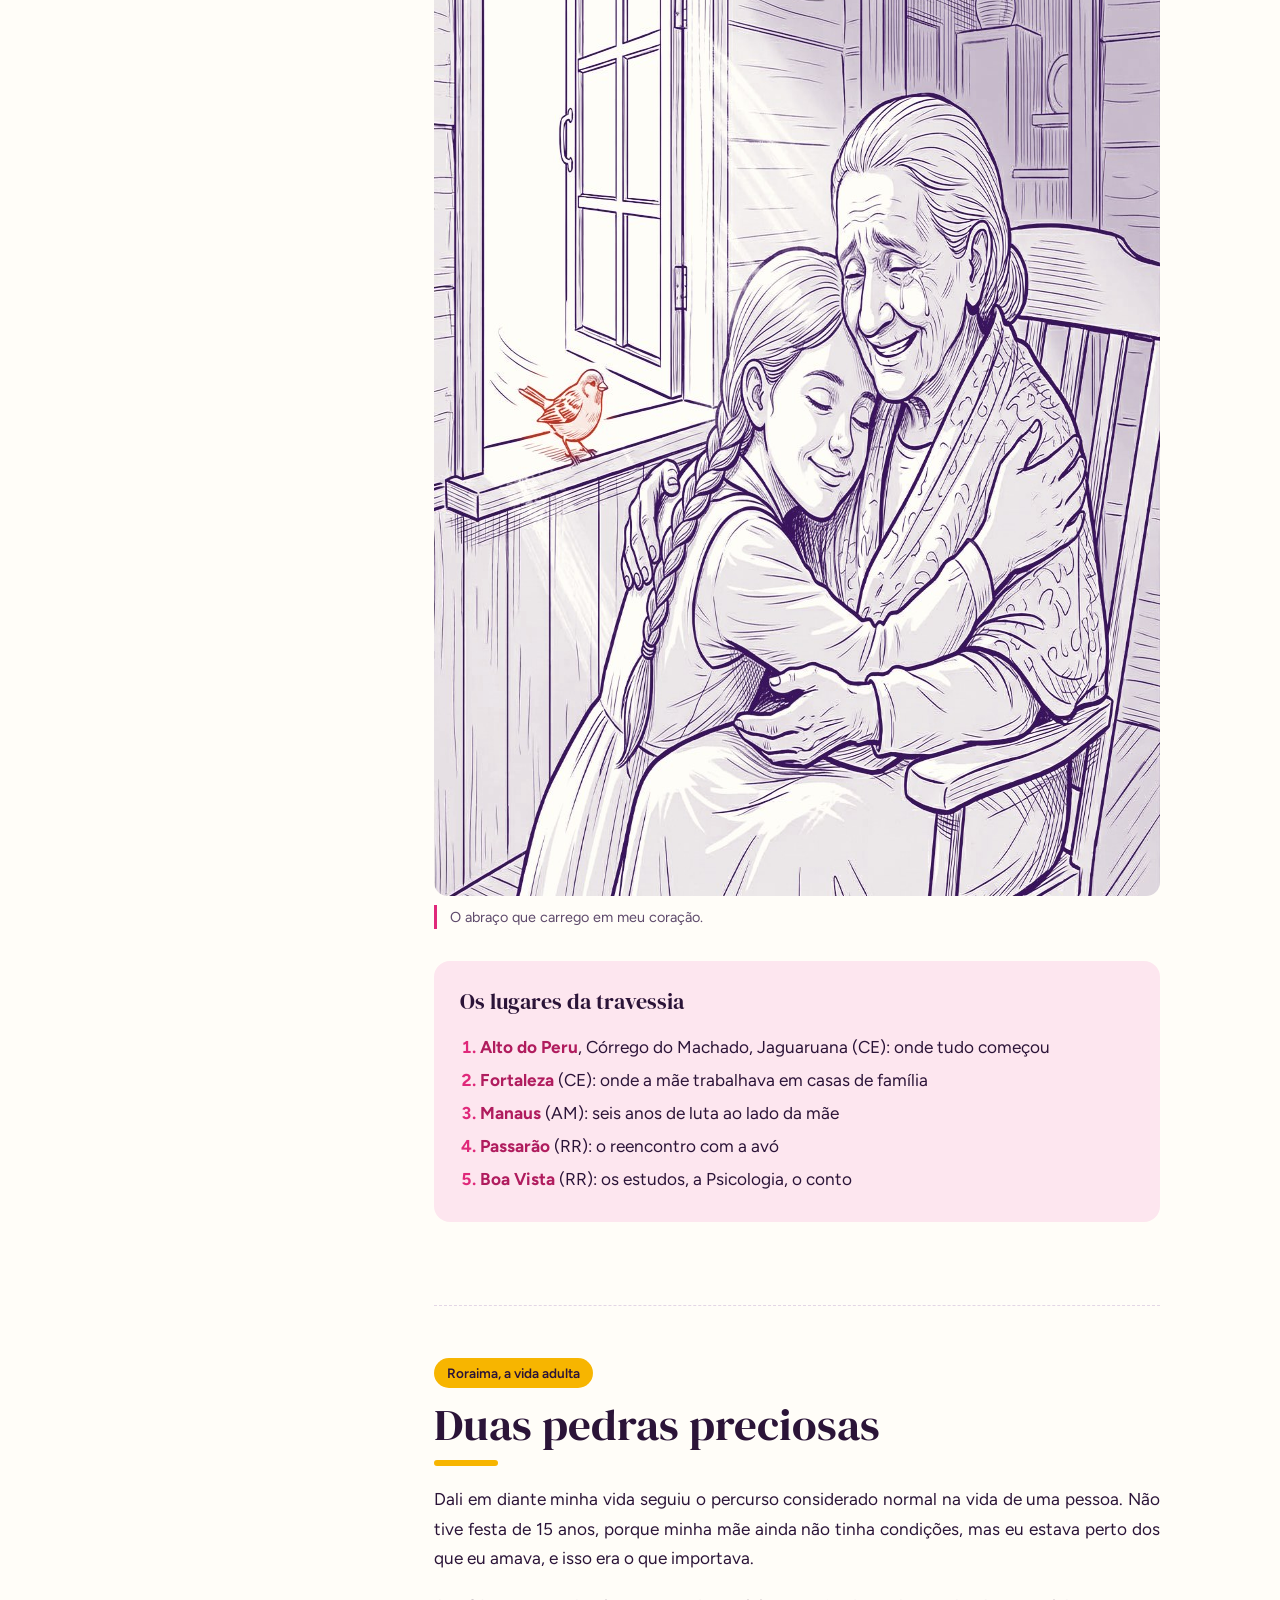
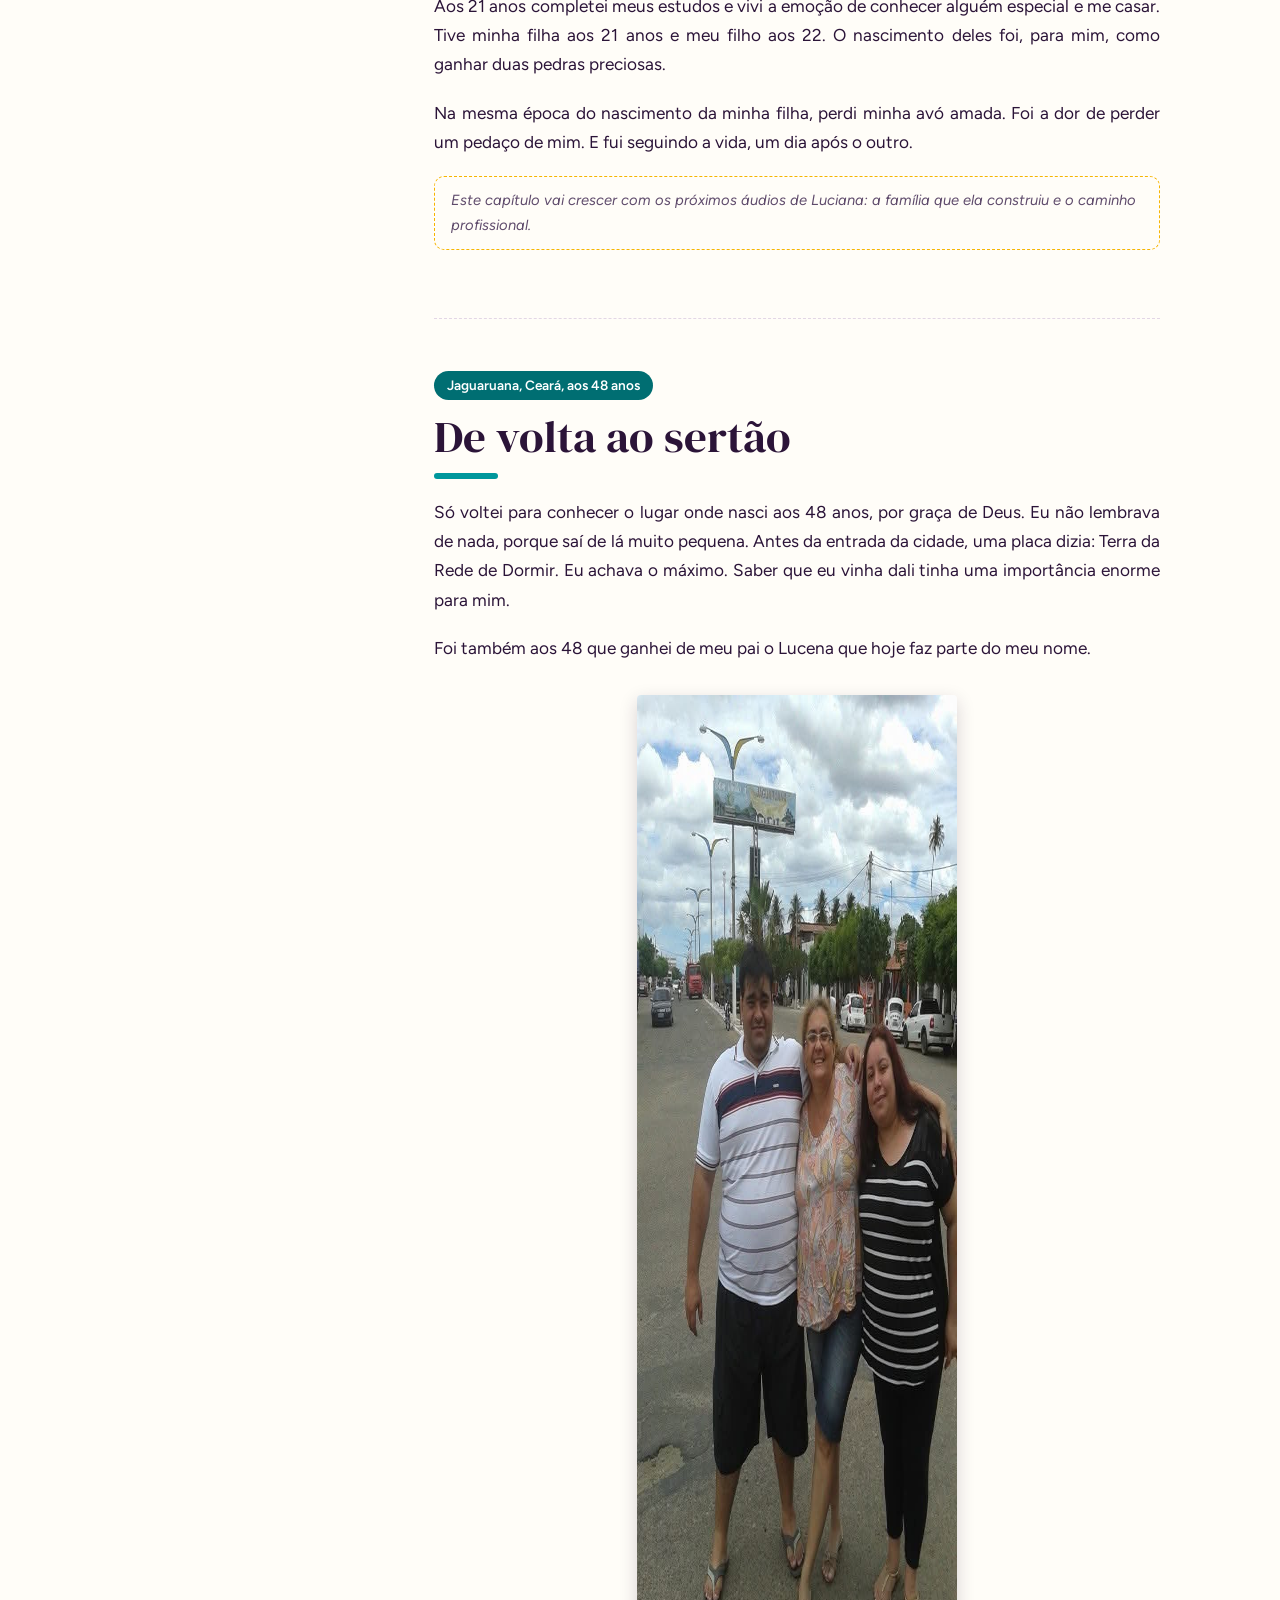
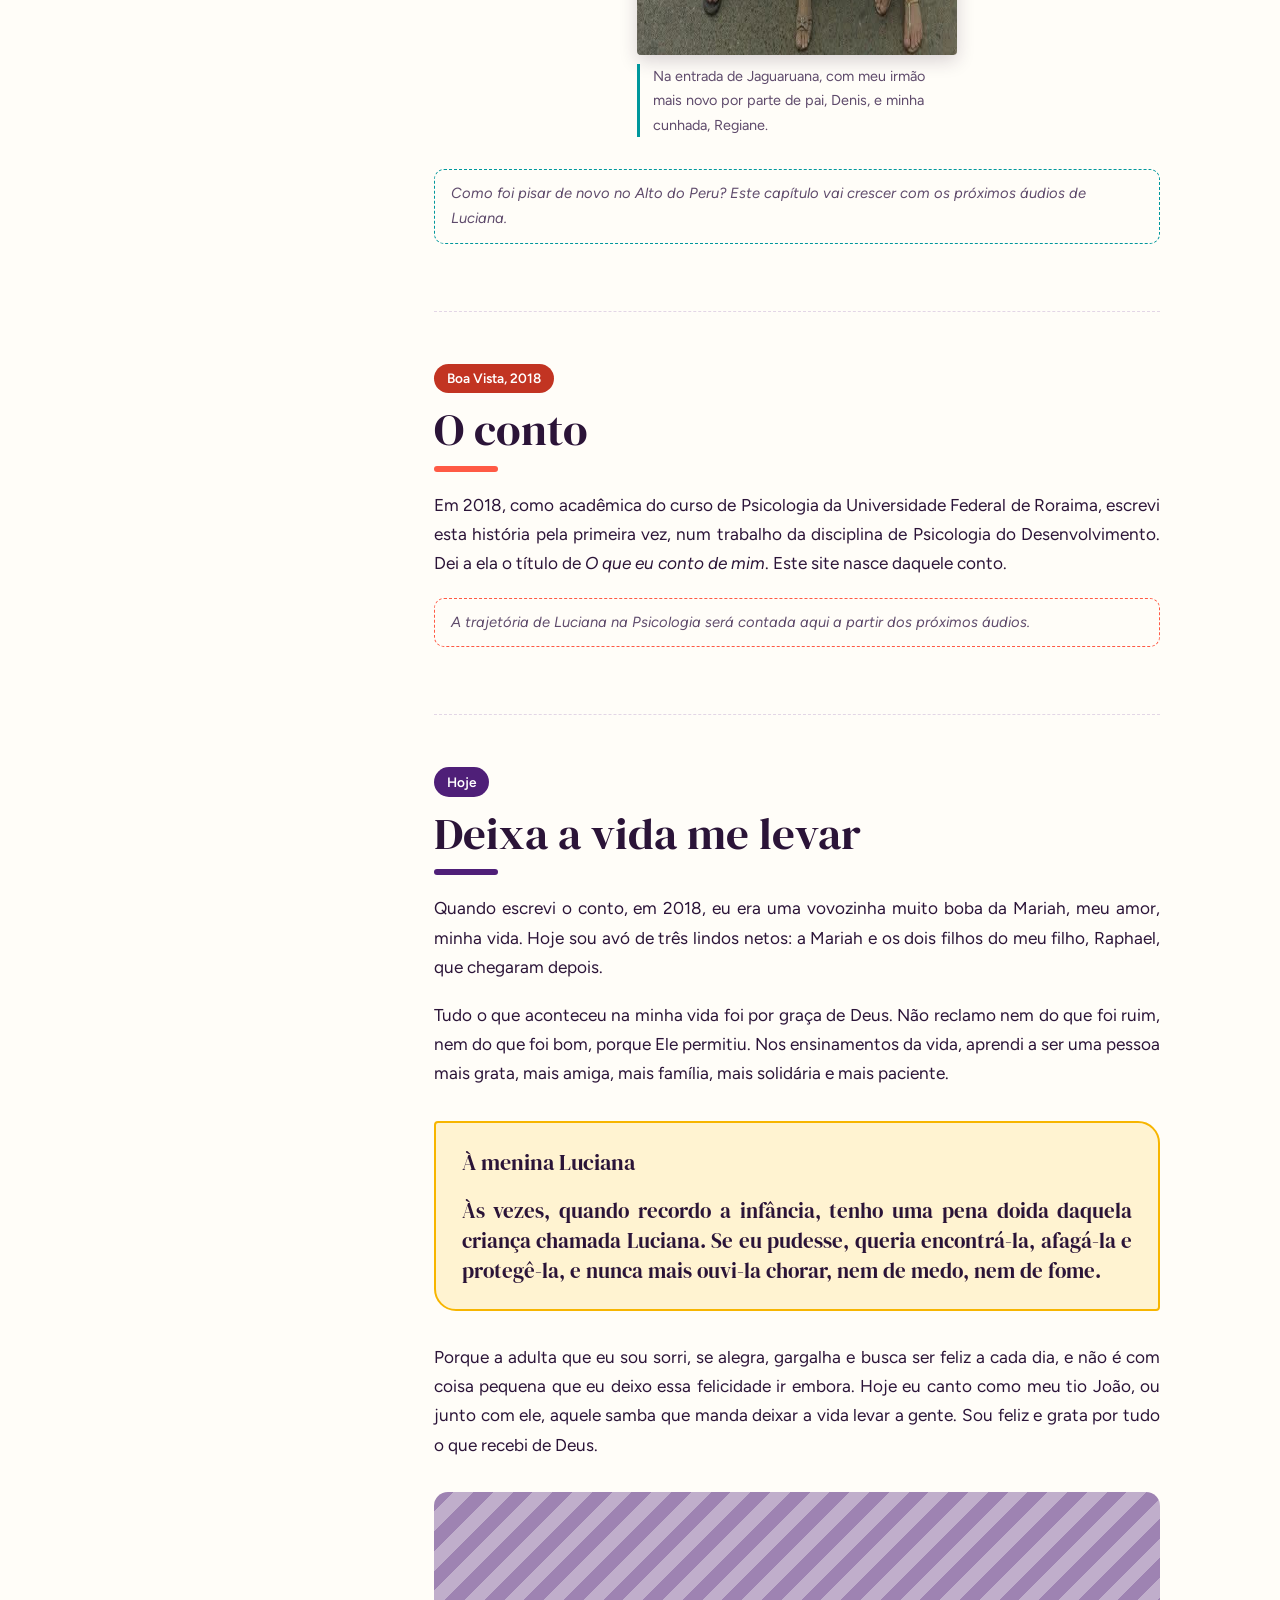
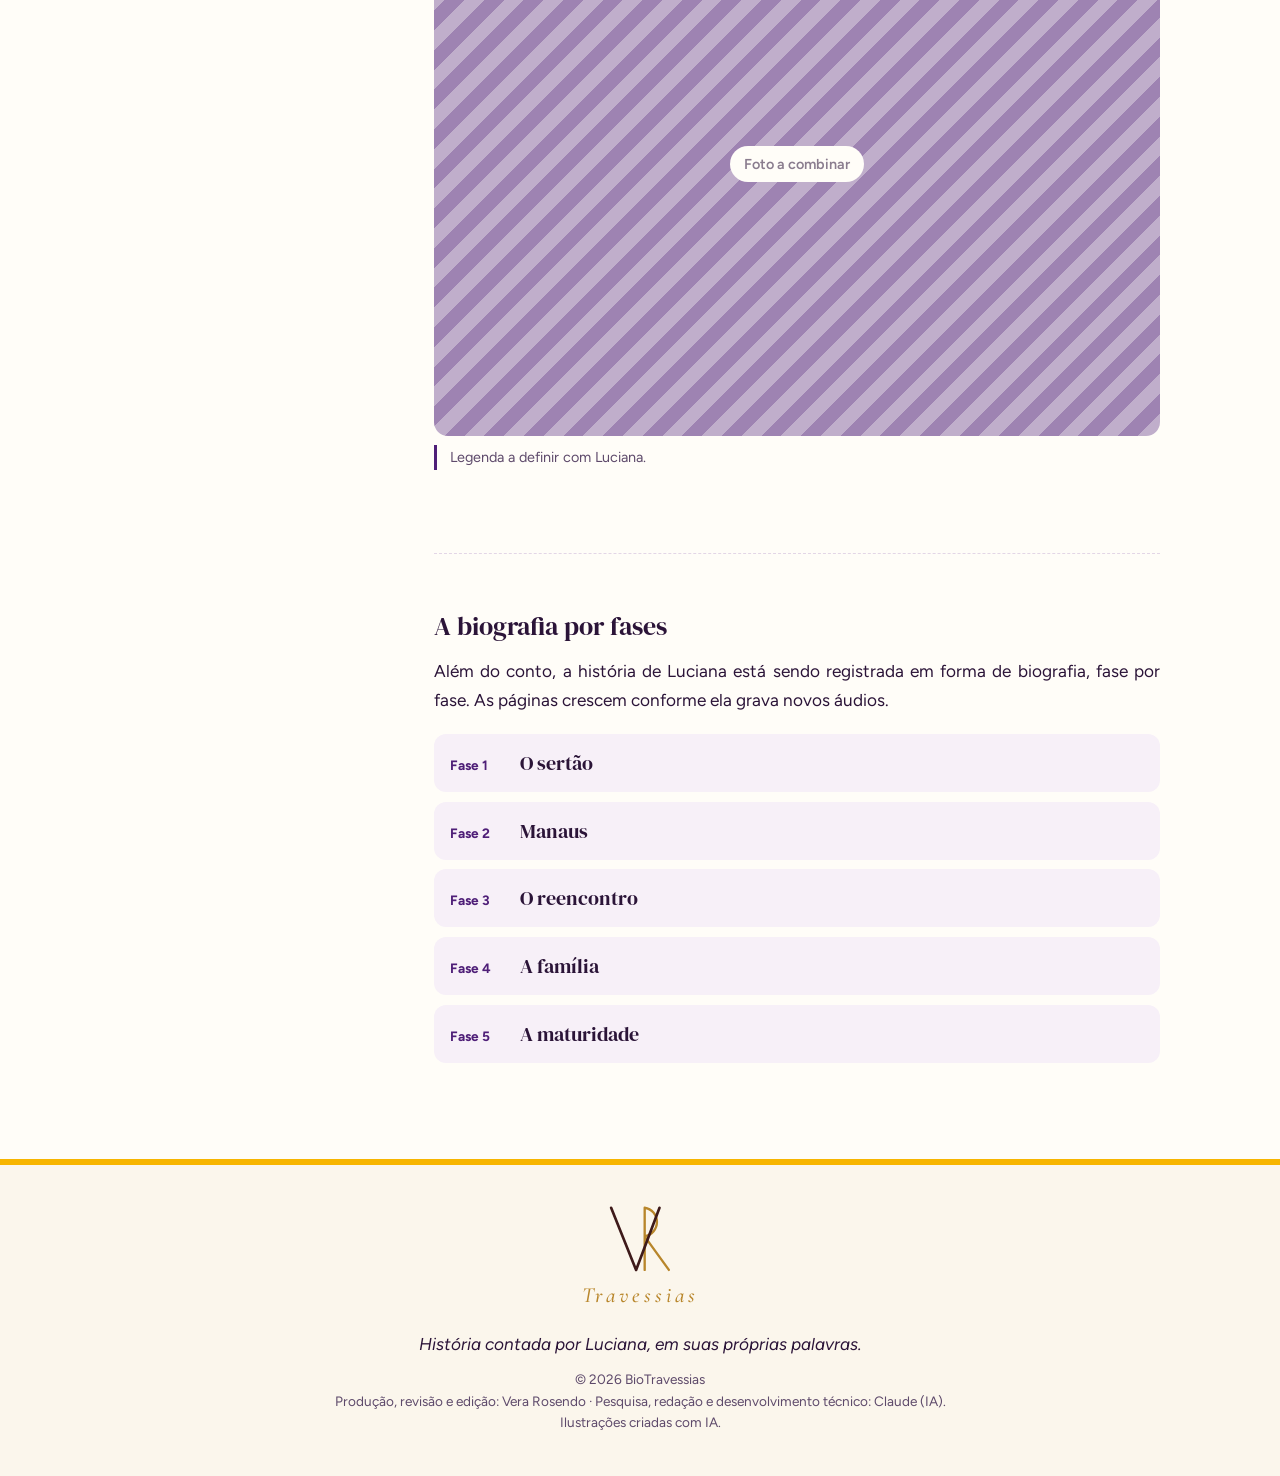
==== commit 29c7308e: "Add files via upload" ====
--- a/index.html
+++ b/index.html
@@ -4,7 +4,20 @@
   <meta charset="UTF-8">
   <meta name="viewport" content="width=device-width, initial-scale=1">
   <title>O que eu conto de mim | Luciana | BioTravessias</title>
-  <meta name="description" content="A história de Luciana, do Alto do Peru, no sertão do Ceará, a Manaus e Roraima, contada em suas próprias palavras.">
+  <meta name="description" content="Do Alto do Peru, no sertão do Ceará, a Manaus e Roraima: a história de Francisca Luciana, contada em suas próprias palavras.">
+
+  <!-- Pré-visualização ao compartilhar o link (WhatsApp, Facebook, Instagram etc.) -->
+  <meta property="og:type" content="website">
+  <meta property="og:site_name" content="BioTravessias">
+  <meta property="og:locale" content="pt_BR">
+  <meta property="og:title" content="O que eu conto de mim | Luciana">
+  <meta property="og:description" content="Do Alto do Peru, no sertão do Ceará, a Manaus e Roraima: a história de Francisca Luciana, contada em suas próprias palavras.">
+  <meta property="og:url" content="https://contodelu.vercel.app/">
+  <meta property="og:image" content="https://contodelu.vercel.app/img/compartilhar.jpg">
+  <meta property="og:image:width" content="1200">
+  <meta property="og:image:height" content="630">
+  <meta property="og:image:alt" content="Foto de Luciana aos 8 anos, ao lado do título O que eu conto de mim.">
+  <meta name="twitter:card" content="summary_large_image">
   <link rel="preconnect" href="https://fonts.googleapis.com">
   <link rel="preconnect" href="https://fonts.gstatic.com" crossorigin>
   <link href="https://fonts.googleapis.com/css2?family=DM+Serif+Display:ital@0;1&family=Figtree:ital,wght@0,400;0,600;0,700;1,400&family=Cormorant+Garamond:ital,wght@1,500&display=swap" rel="stylesheet">
--- a/css/style.css
+++ b/css/style.css
@@ -561,3 +561,7 @@
   .marca__nome { display: none; }
   .menu__item { padding: .35rem .8rem; font-size: .9rem; }
 }
+
+/* ---------- Foto antiga em formato retrato (sem moldura redonda) ---------- */
+.foto--retrato { max-width: 320px; margin-left: auto; margin-right: auto; }
+.foto--retrato img { border-radius: 4px; box-shadow: 0 6px 18px rgba(43, 20, 56, .18); }
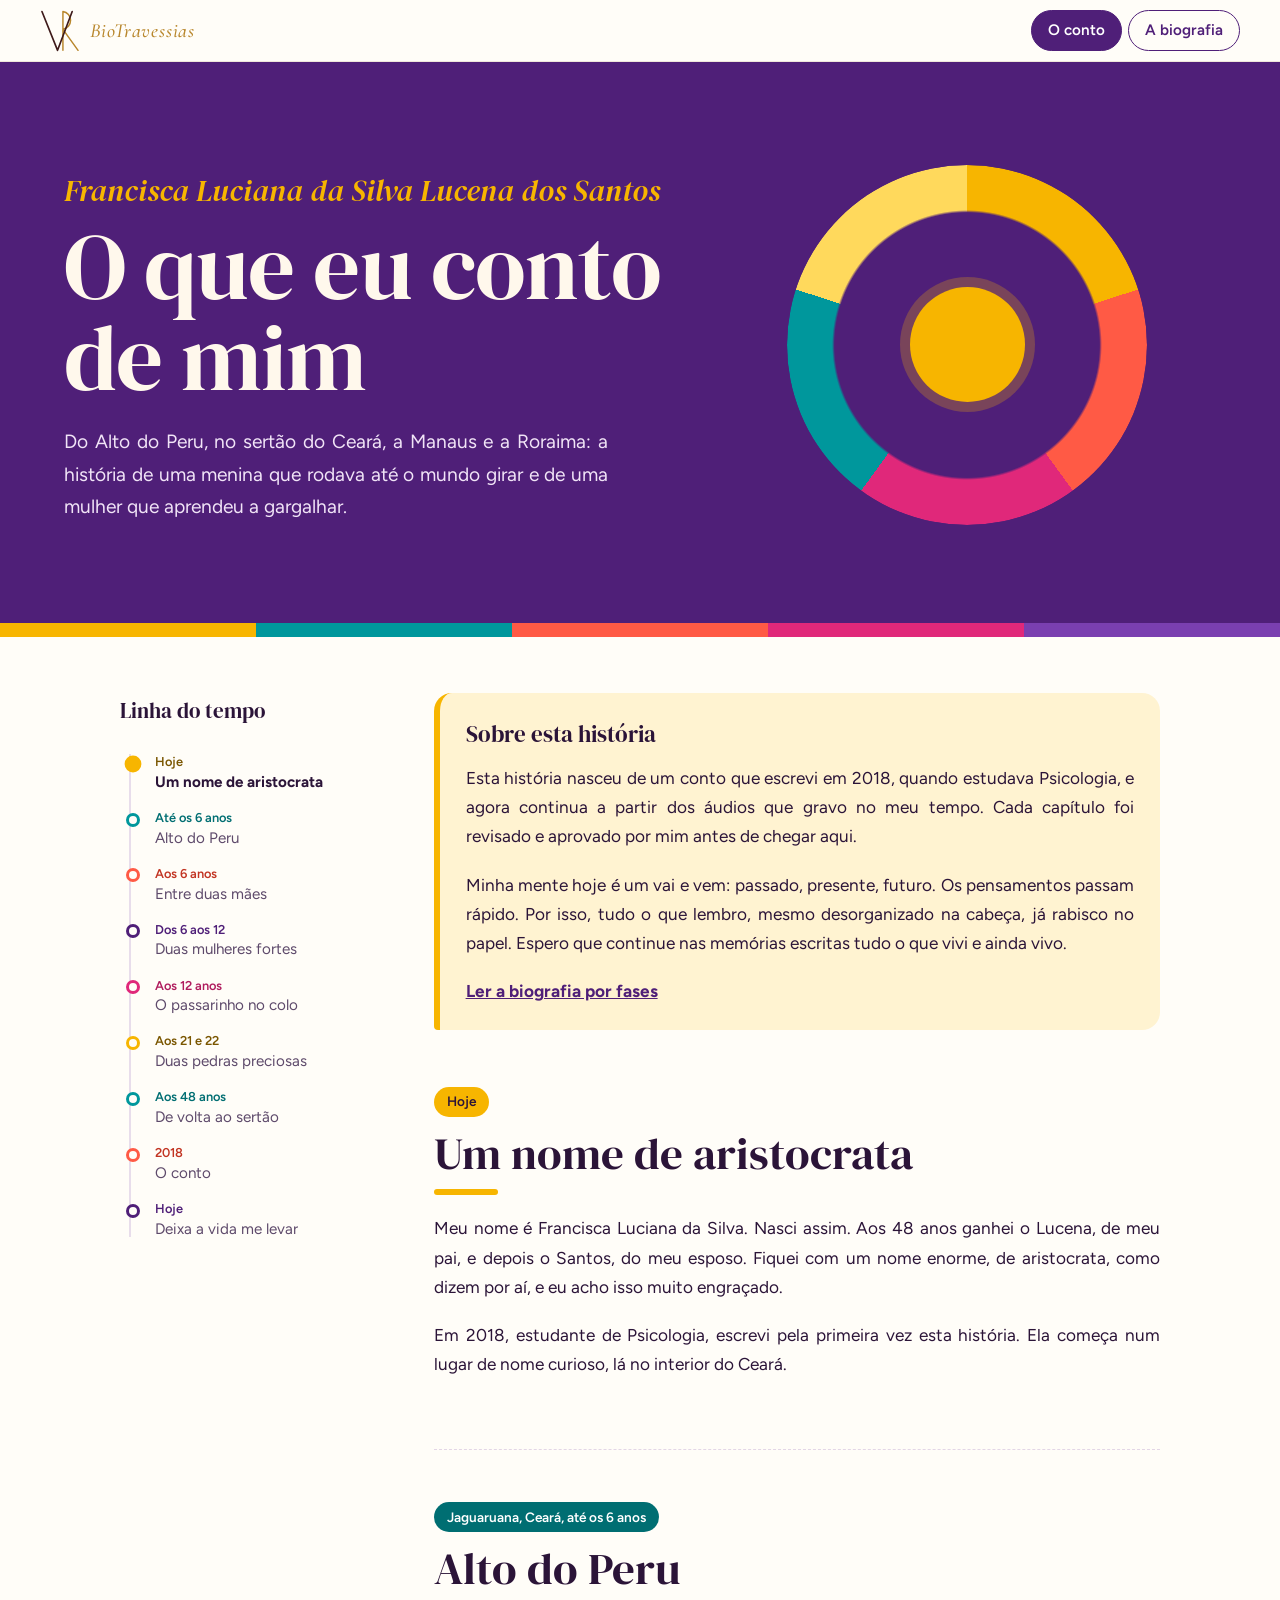
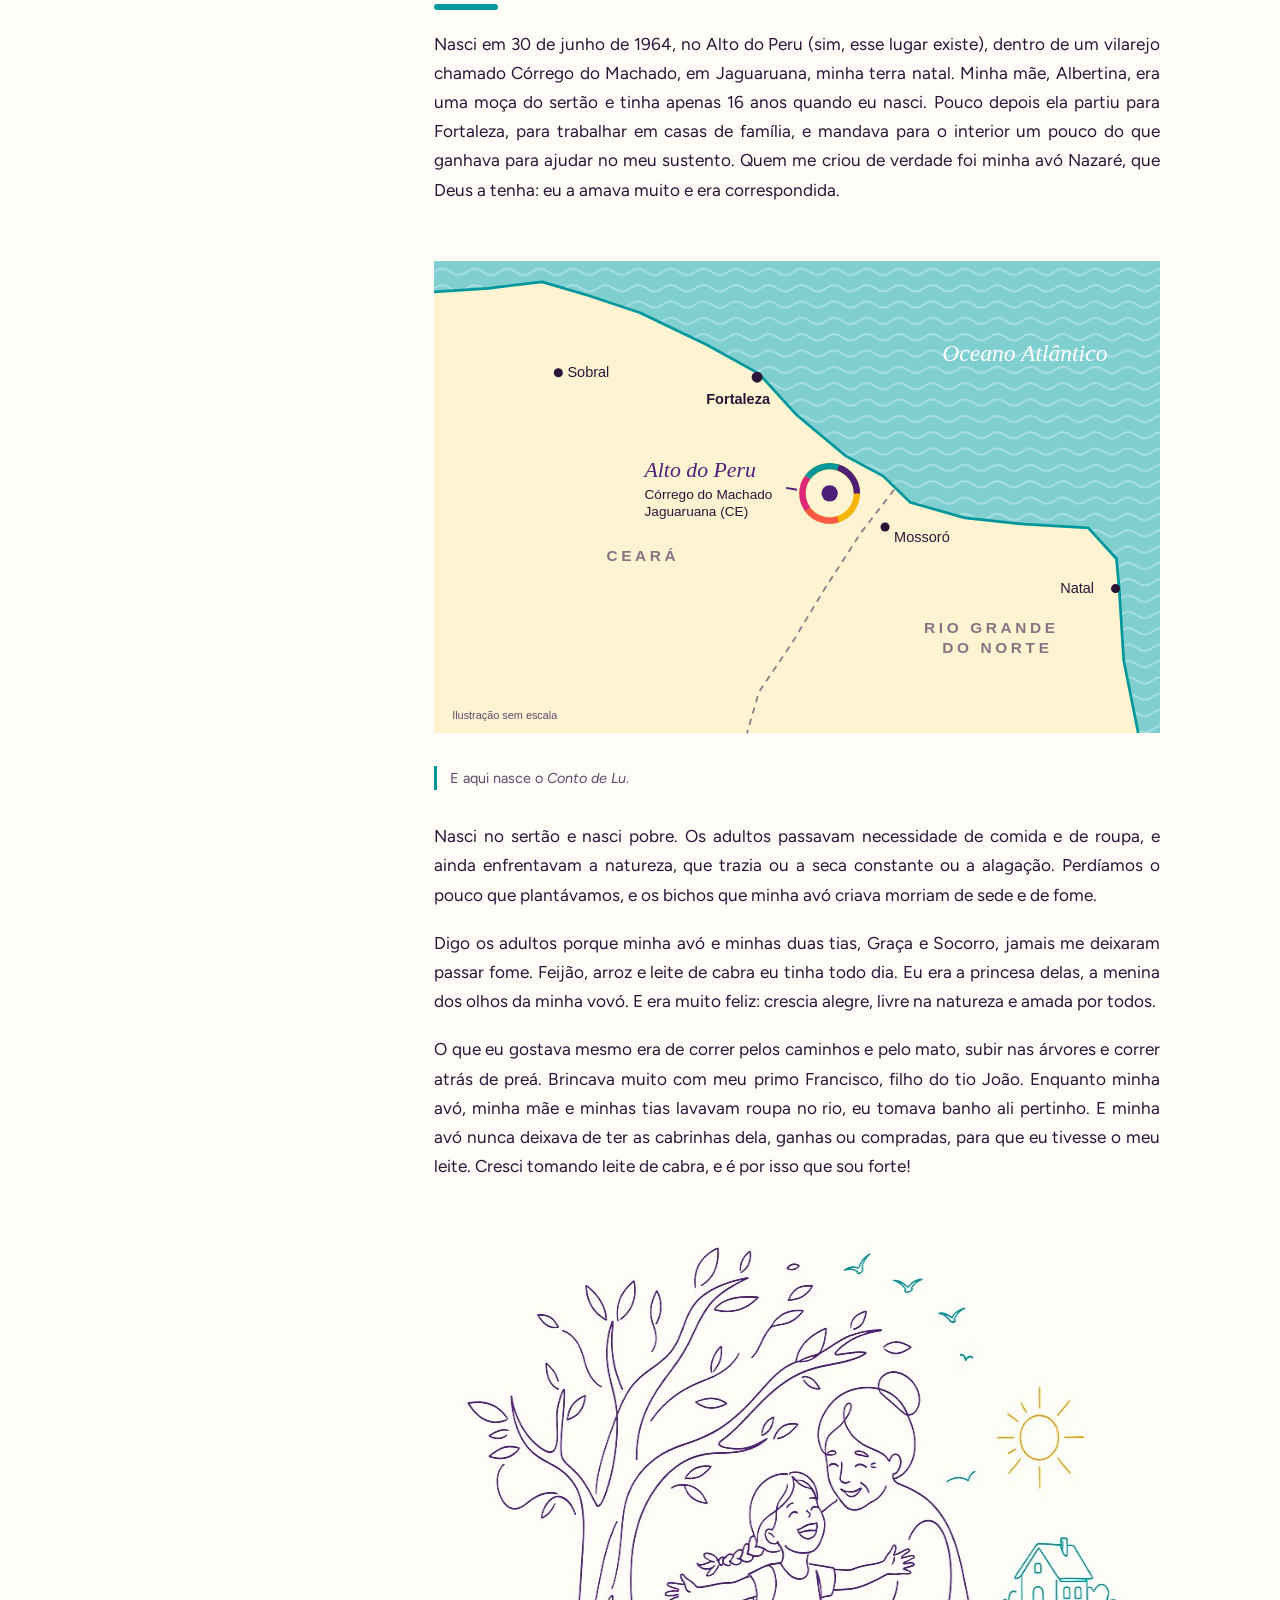
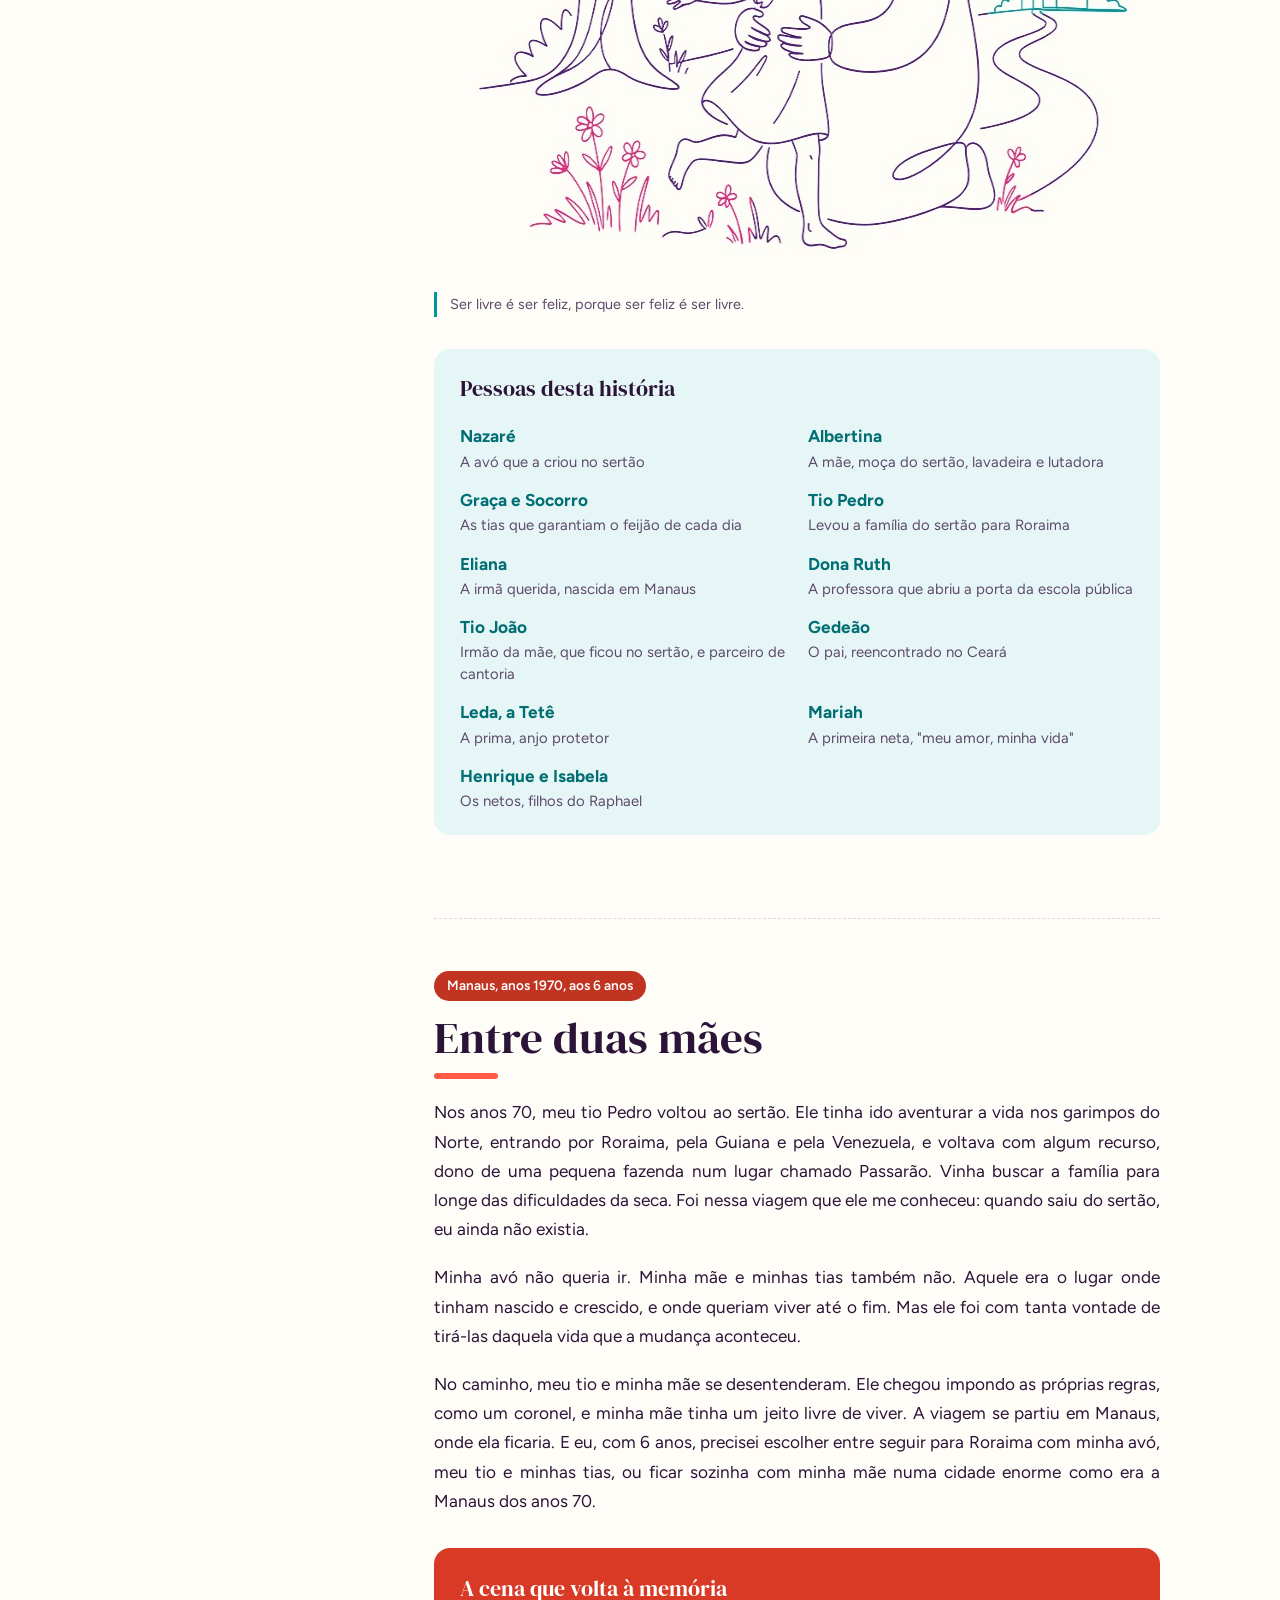
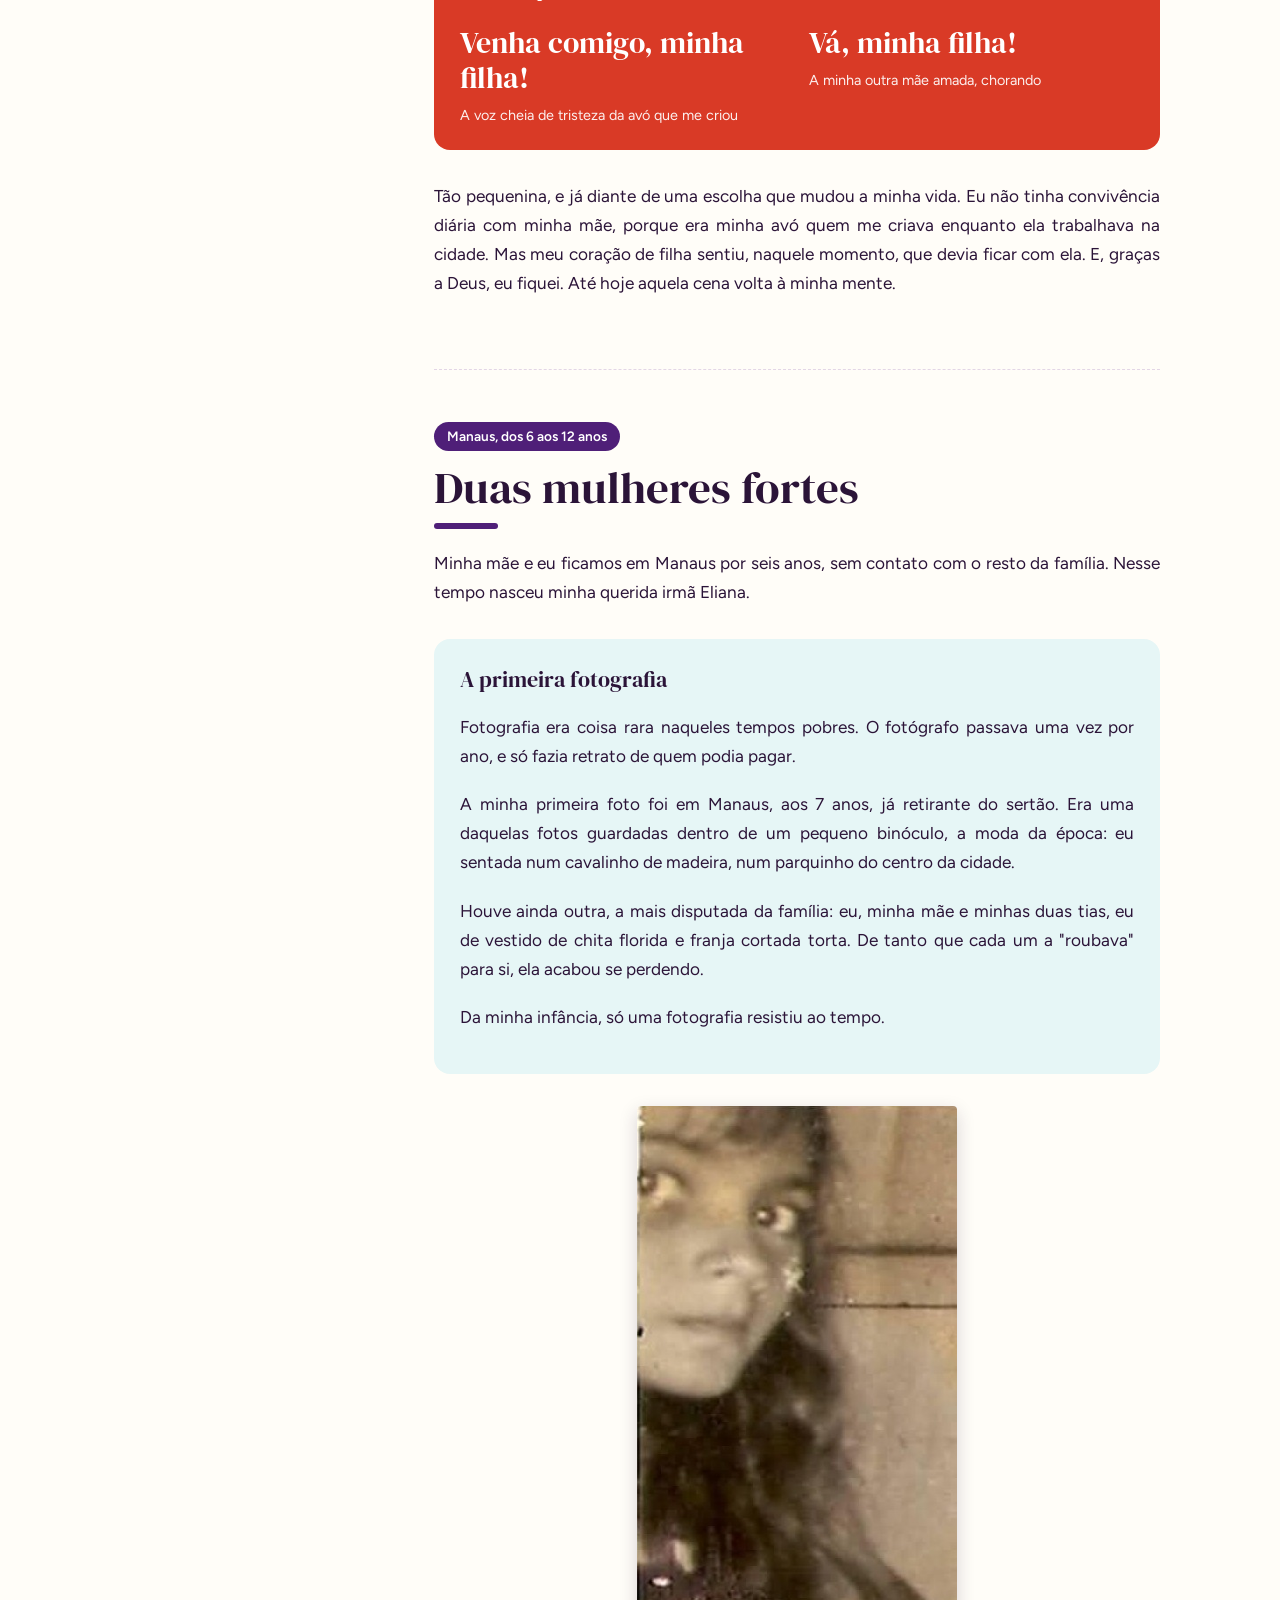
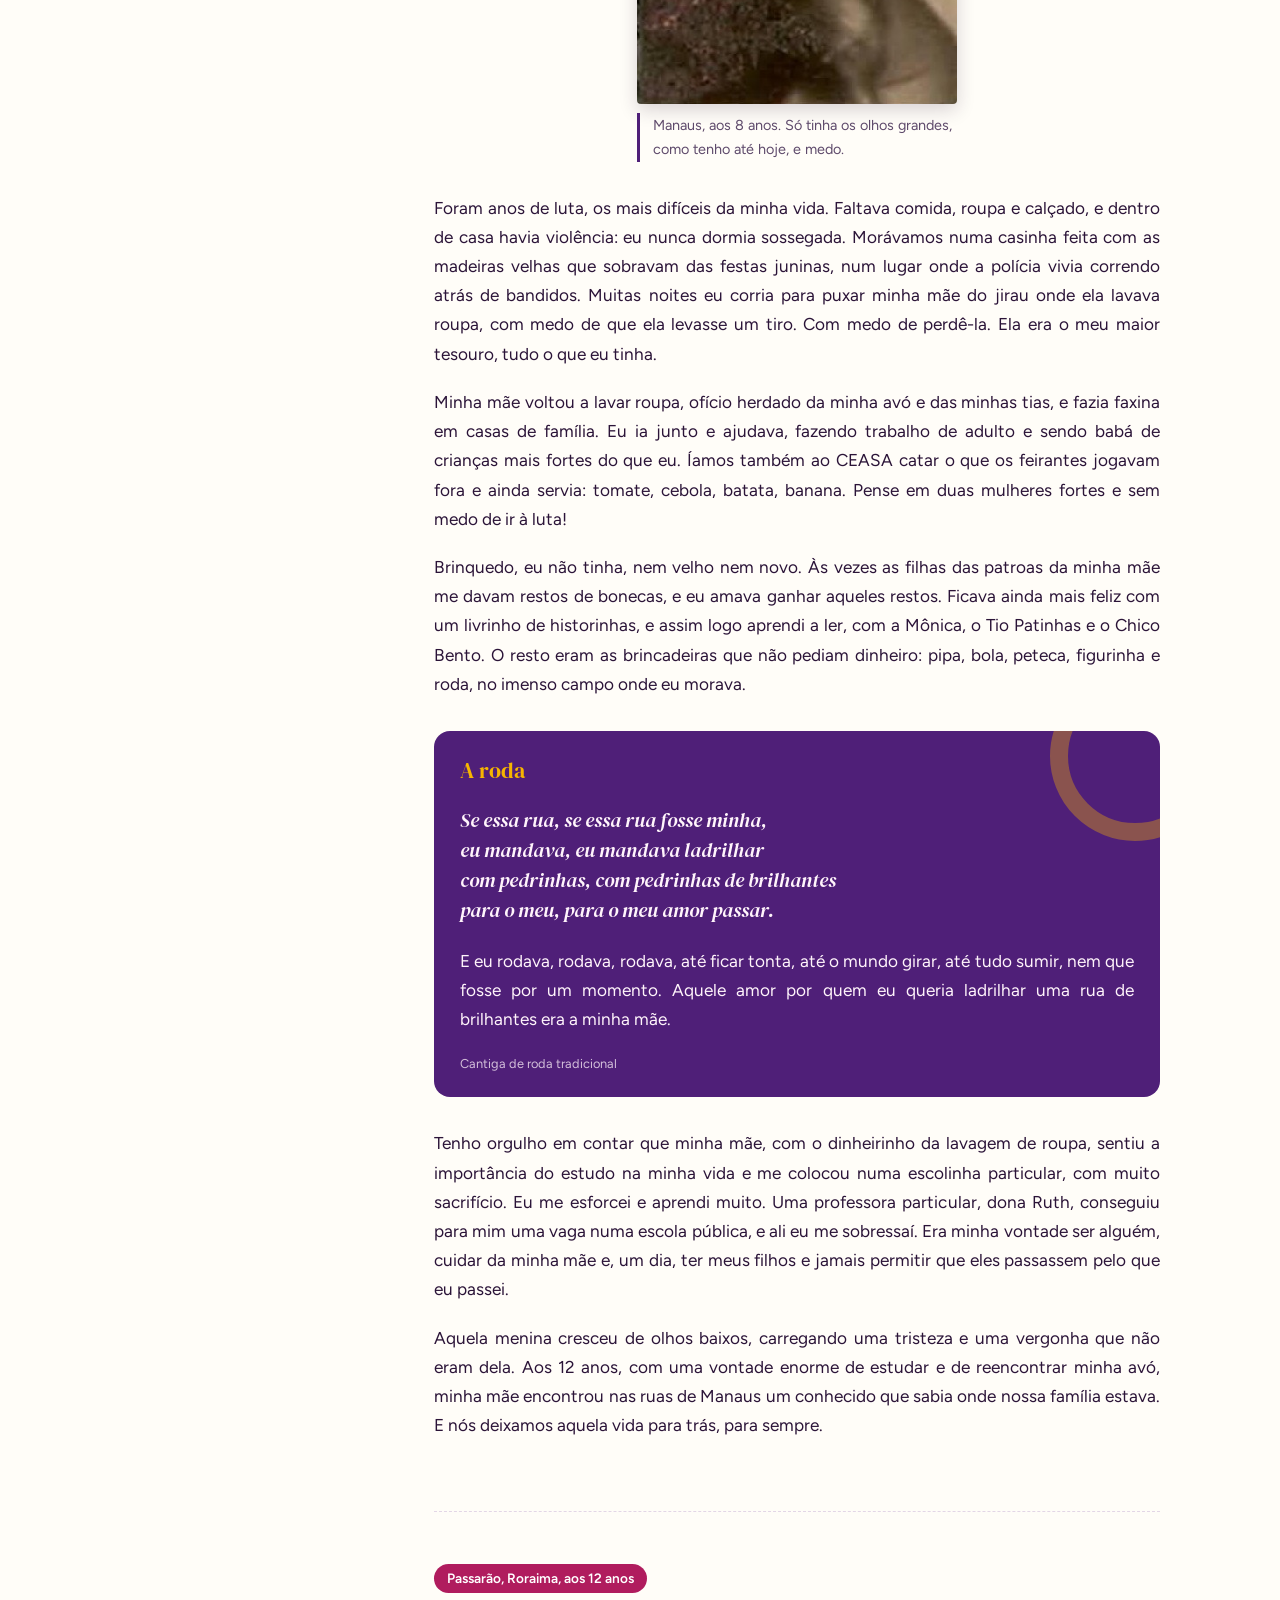
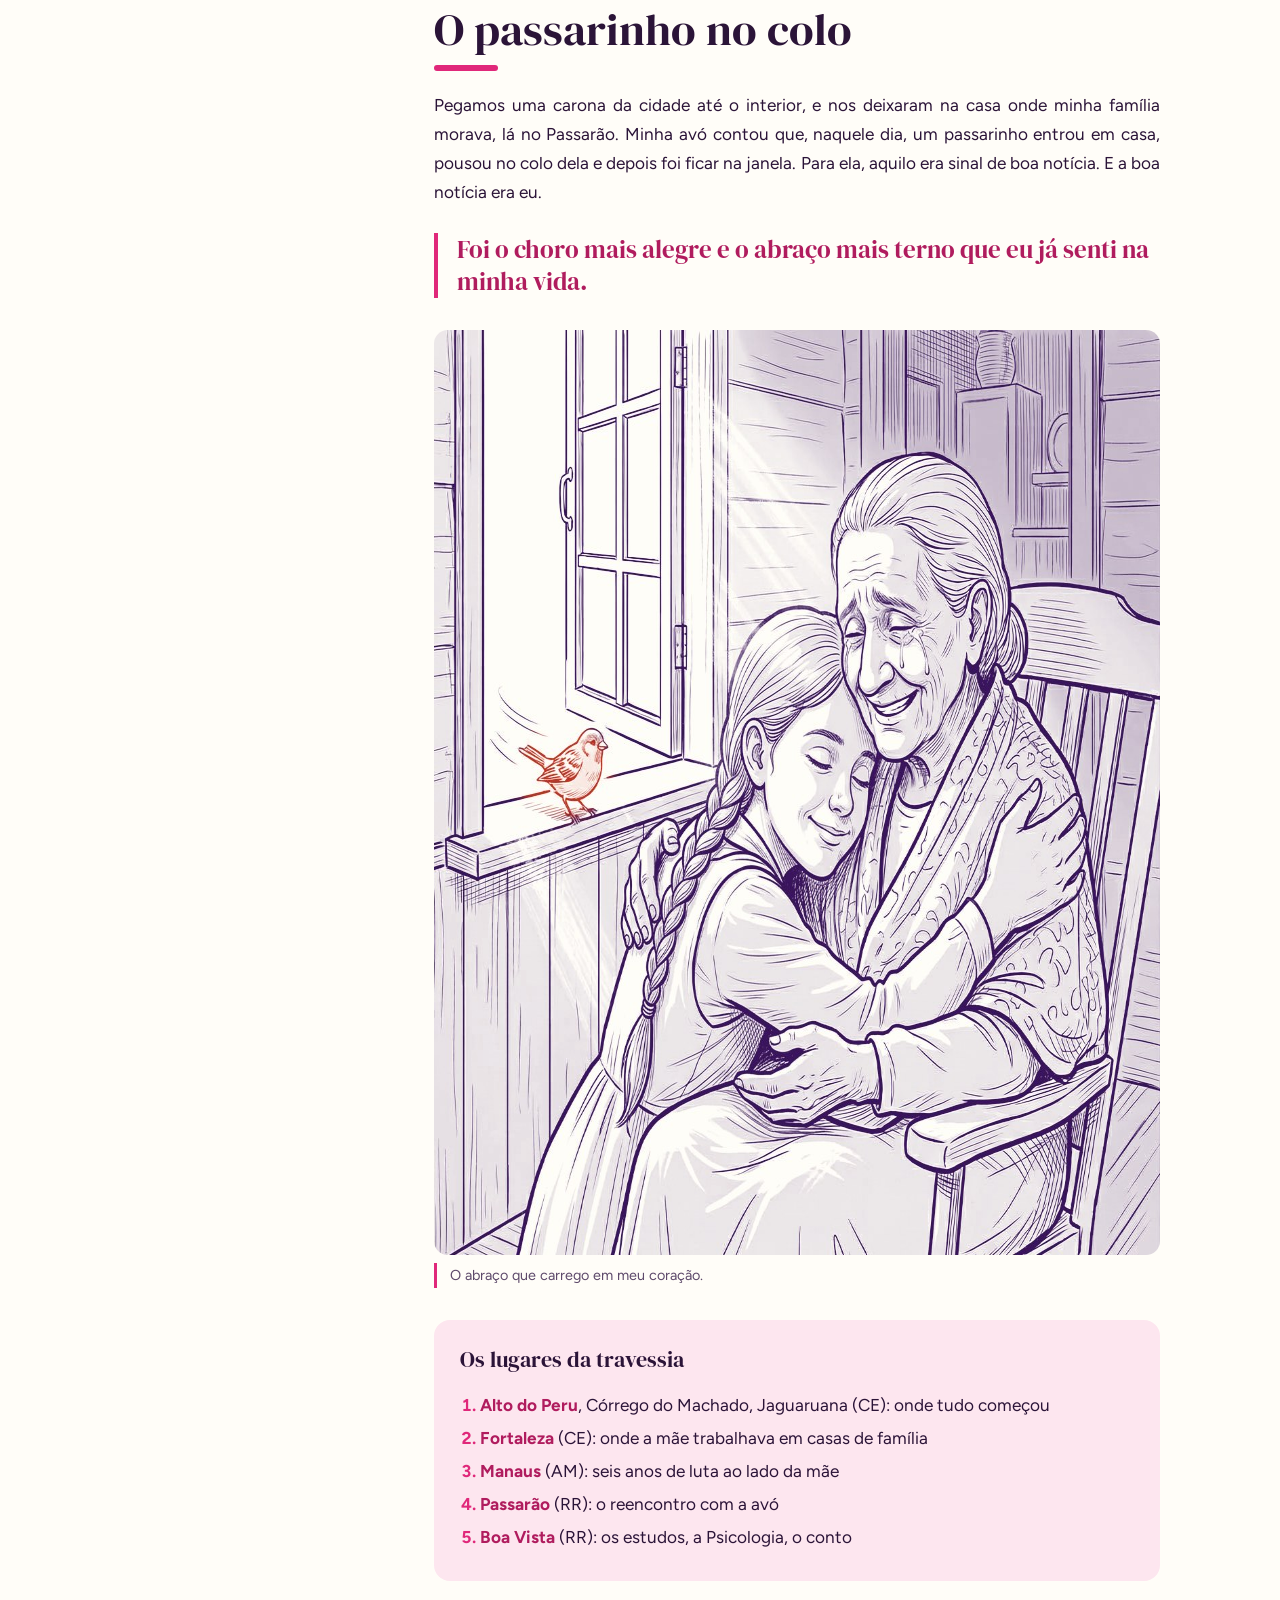
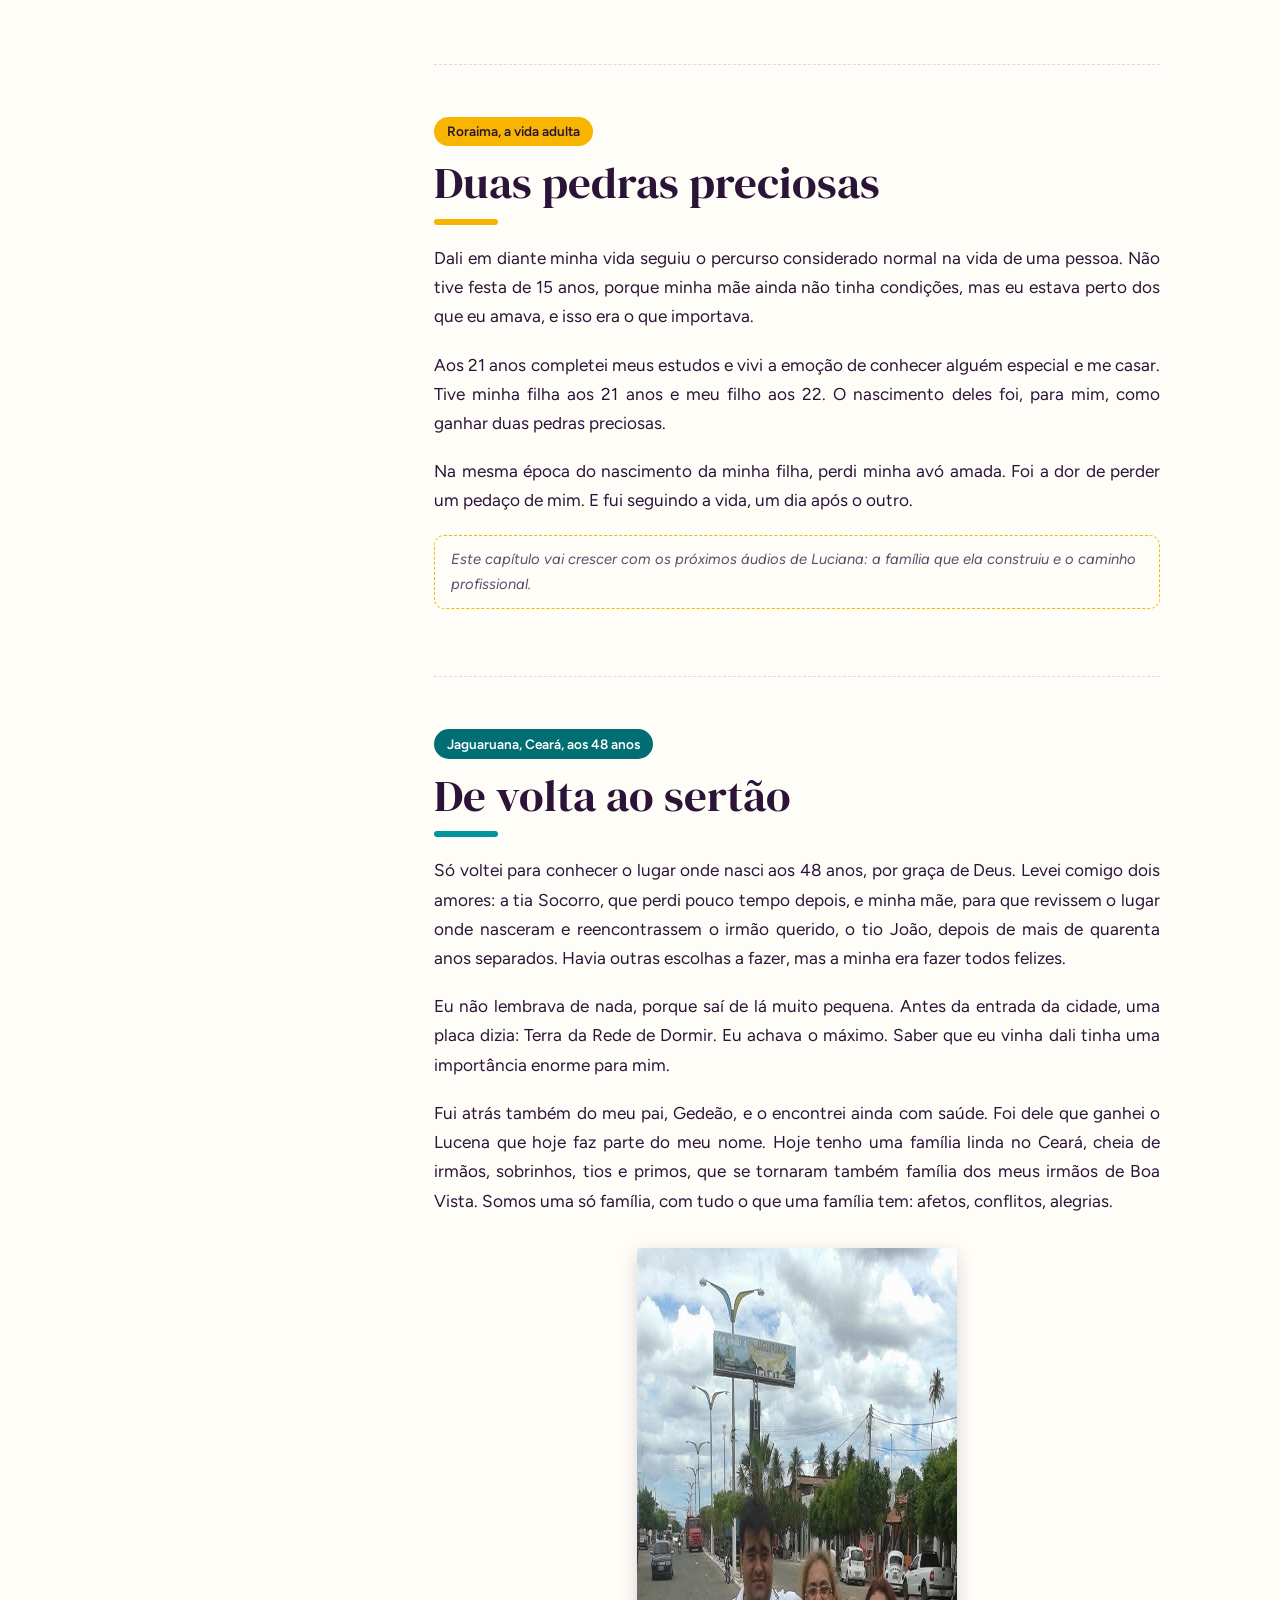
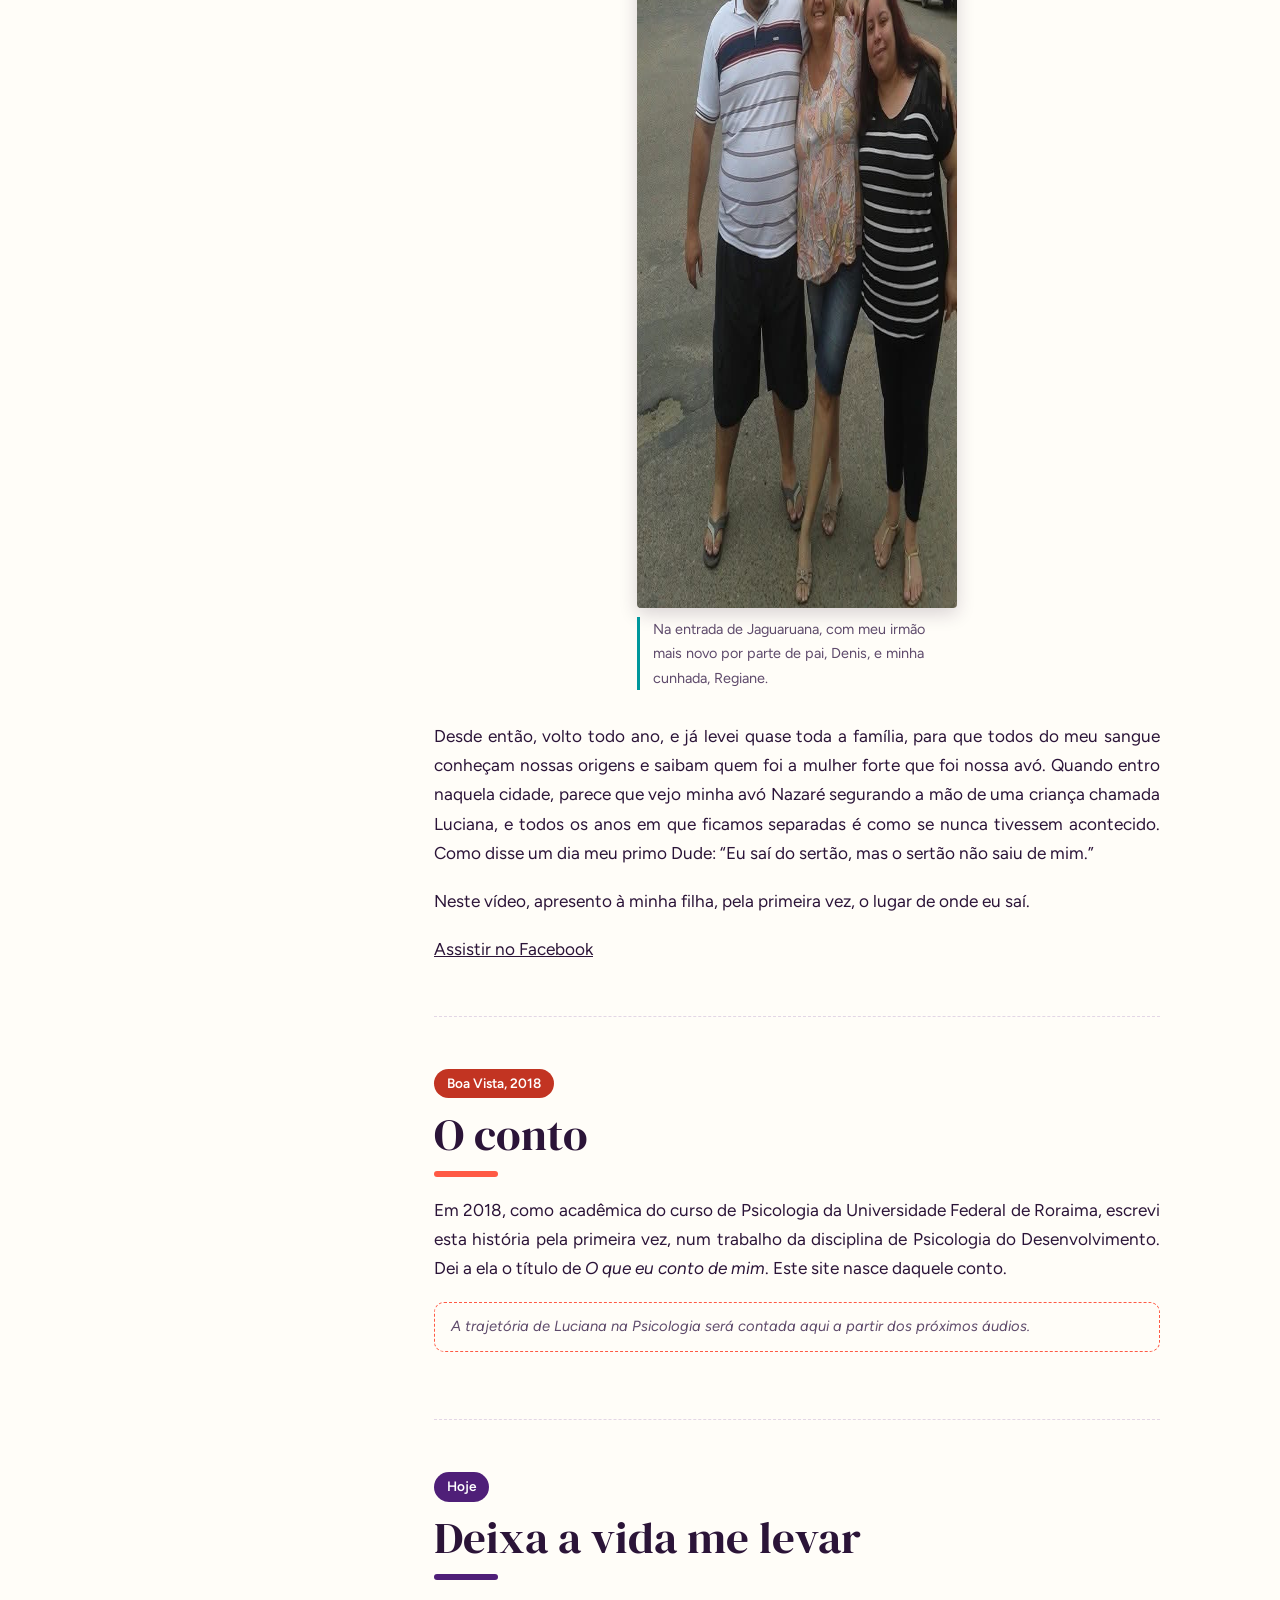
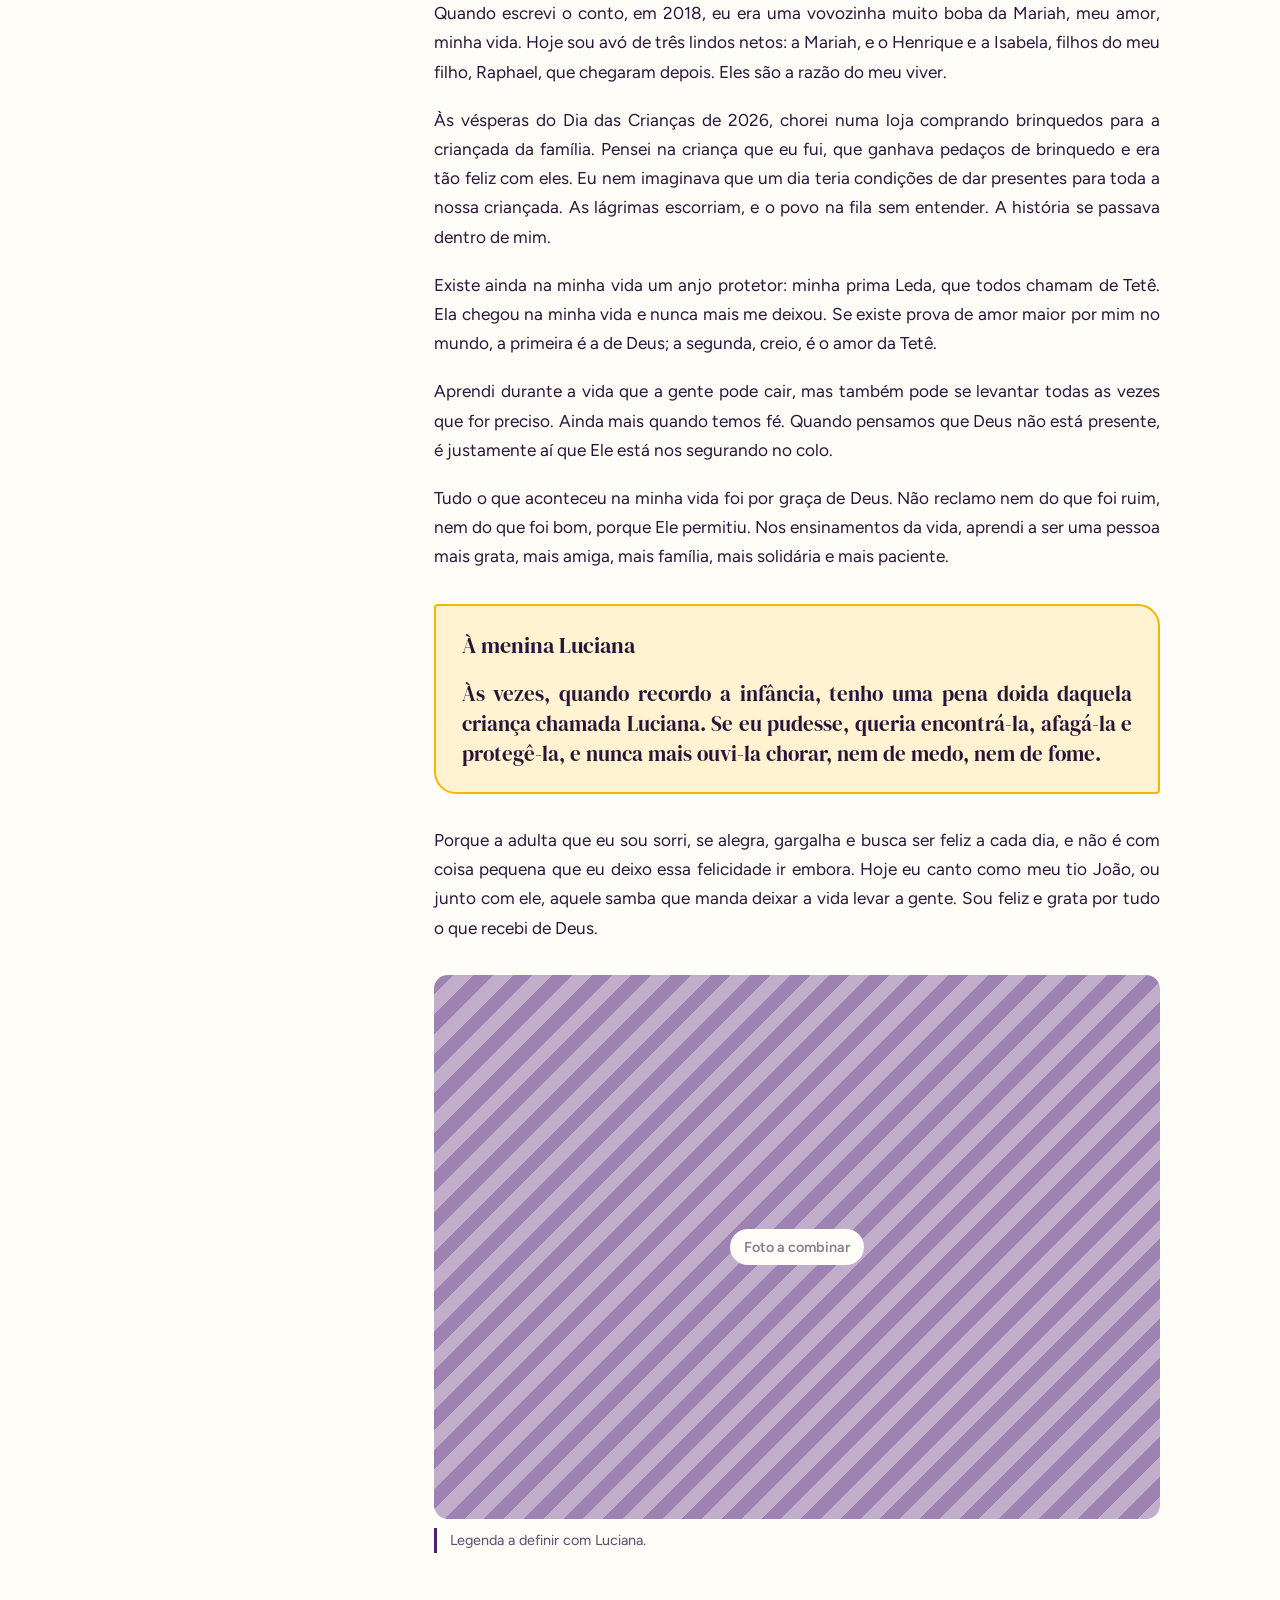
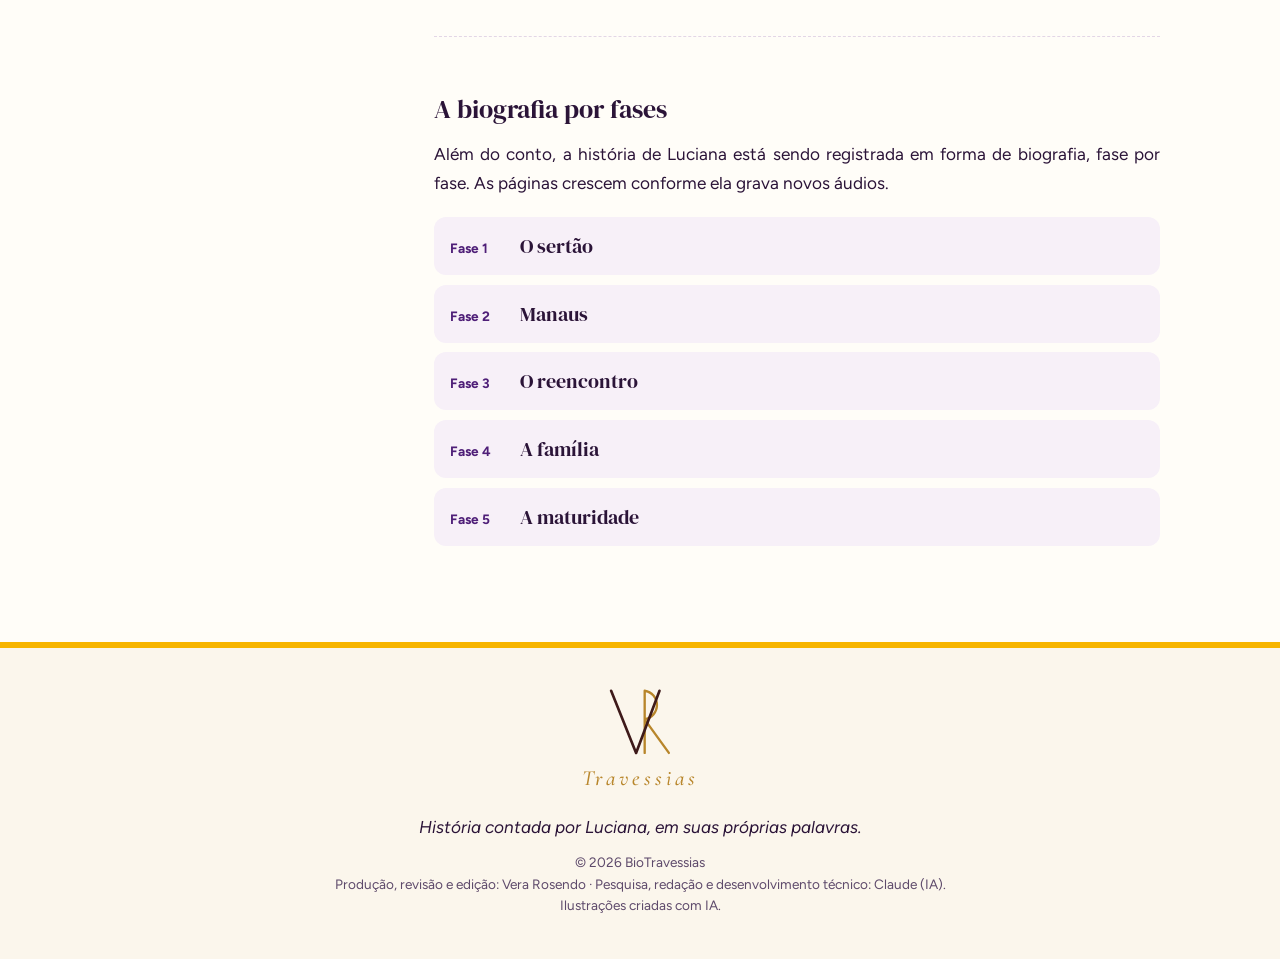
==== commit 74c6ff0d: "Add files via upload" ====
--- a/index.html
+++ b/index.html
@@ -79,7 +79,7 @@
       <aside class="sobre">
         <h2 class="sobre__titulo">Sobre esta história</h2>
         <p>Esta história nasceu de um conto que escrevi em 2018, quando estudava Psicologia, e agora continua a partir dos áudios que gravo no meu tempo. Cada capítulo foi revisado e aprovado por mim antes de chegar aqui.</p>
-        <p class="sobre__nota">Espaço reservado para Luciana apresentar a sua história com as próprias palavras.</p>
+        <p>Minha mente hoje é um vai e vem: passado, presente, futuro. Os pensamentos passam rápido. Por isso, tudo o que lembro, mesmo desorganizado na cabeça, já rabisco no papel. Espero que continue nas memórias escritas tudo o que vivi e ainda vivo.</p>
         <a class="sobre__link" href="fase-1-sertao.html">Ler a biografia por fases</a>
       </aside>
 
@@ -103,6 +103,7 @@
         </figure>
         <p>Nasci no sertão e nasci pobre. Os adultos passavam necessidade de comida e de roupa, e ainda enfrentavam a natureza, que trazia ou a seca constante ou a alagação. Perdíamos o pouco que plantávamos, e os bichos que minha avó criava morriam de sede e de fome.</p>
         <p>Digo os adultos porque minha avó e minhas duas tias, Graça e Socorro, jamais me deixaram passar fome. Feijão, arroz e leite de cabra eu tinha todo dia. Eu era a princesa delas, a menina dos olhos da minha vovó. E era muito feliz: crescia alegre, livre na natureza e amada por todos.</p>
+        <p>O que eu gostava mesmo era de correr pelos caminhos e pelo mato, subir nas árvores e correr atrás de preá. Brincava muito com meu primo Francisco, filho do tio João. Enquanto minha avó, minha mãe e minhas tias lavavam roupa no rio, eu tomava banho ali pertinho. E minha avó nunca deixava de ter as cabrinhas dela, ganhas ou compradas, para que eu tivesse o meu leite. Cresci tomando leite de cabra, e é por isso que sou forte!</p>
 
         <figure class="foto">
           <img src="img/lu-e-avo.jpg" alt="Ilustração em traço: uma menina de trança corre sorrindo, de braços abertos, para o abraço da avó ajoelhada sob uma árvore; ao fundo, o sol, passarinhos e uma casinha no fim do caminho." width="849" height="670" loading="lazy">
@@ -119,7 +120,10 @@
             <div><dt>Eliana</dt><dd>A irmã querida, nascida em Manaus</dd></div>
             <div><dt>Dona Ruth</dt><dd>A professora que abriu a porta da escola pública</dd></div>
             <div><dt>Tio João</dt><dd>Irmão da mãe, que ficou no sertão, e parceiro de cantoria</dd></div>
+            <div><dt>Gedeão</dt><dd>O pai, reencontrado no Ceará</dd></div>
+            <div><dt>Leda, a Tetê</dt><dd>A prima, anjo protetor</dd></div>
             <div><dt>Mariah</dt><dd>A primeira neta, "meu amor, minha vida"</dd></div>
+            <div><dt>Henrique e Isabela</dt><dd>Os netos, filhos do Raphael</dd></div>
           </dl>
         </aside>
       </section>
@@ -218,14 +222,20 @@
       <section class="capitulo" id="volta" data-cor="turquesa">
         <p class="capitulo__meta">Jaguaruana, Ceará, aos 48 anos</p>
         <h2 class="capitulo__titulo">De volta ao sertão</h2>
-        <p>Só voltei para conhecer o lugar onde nasci aos 48 anos, por graça de Deus. Eu não lembrava de nada, porque saí de lá muito pequena. Antes da entrada da cidade, uma placa dizia: Terra da Rede de Dormir. Eu achava o máximo. Saber que eu vinha dali tinha uma importância enorme para mim.</p>
-        <p>Foi também aos 48 que ganhei de meu pai o Lucena que hoje faz parte do meu nome.</p>
+        <p>Só voltei para conhecer o lugar onde nasci aos 48 anos, por graça de Deus. Levei comigo dois amores: a tia Socorro, que perdi pouco tempo depois, e minha mãe, para que revissem o lugar onde nasceram e reencontrassem o irmão querido, o tio João, depois de mais de quarenta anos separados. Havia outras escolhas a fazer, mas a minha era fazer todos felizes.</p>
+        <p>Eu não lembrava de nada, porque saí de lá muito pequena. Antes da entrada da cidade, uma placa dizia: Terra da Rede de Dormir. Eu achava o máximo. Saber que eu vinha dali tinha uma importância enorme para mim.</p>
+        <p>Fui atrás também do meu pai, Gedeão, e o encontrei ainda com saúde. Foi dele que ganhei o Lucena que hoje faz parte do meu nome. Hoje tenho uma família linda no Ceará, cheia de irmãos, sobrinhos, tios e primos, que se tornaram também família dos meus irmãos de Boa Vista. Somos uma só família, com tudo o que uma família tem: afetos, conflitos, alegrias.</p>
 
         <figure class="foto foto--retrato">
           <img src="img/placa-jaguaruana.jpg" alt="Luciana sorri entre o irmão Denis e a cunhada Regiane, numa avenida de Jaguaruana, com a placa de boas-vindas da cidade ao fundo." width="720" height="960" loading="lazy">
           <figcaption>Na entrada de Jaguaruana, com meu irmão mais novo por parte de pai, Denis, e minha cunhada, Regiane.</figcaption>
         </figure>
-        <p class="a-caminho">Como foi pisar de novo no Alto do Peru? Este capítulo vai crescer com os próximos áudios de Luciana.</p>
+        <p>Desde então, volto todo ano, e já levei quase toda a família, para que todos do meu sangue conheçam nossas origens e saibam quem foi a mulher forte que foi nossa avó. Quando entro naquela cidade, parece que vejo minha avó Nazaré segurando a mão de uma criança chamada Luciana, e todos os anos em que ficamos separadas é como se nunca tivessem acontecido. Como disse um dia meu primo Dude: “Eu saí do sertão, mas o sertão não saiu de mim.”</p>
+
+        <aside class="link-video">
+          <p class="link-video__texto">Neste vídeo, apresento à minha filha, pela primeira vez, o lugar de onde eu saí.</p>
+          <a class="link-video__botao" href="https://www.facebook.com/luciana.siqueira3/videos/2069674869745132/" target="_blank" rel="noopener">Assistir no Facebook</a>
+        </aside>
       </section>
 
       <!-- 8 -->
@@ -240,7 +250,10 @@
       <section class="capitulo" id="hoje" data-cor="roxo">
         <p class="capitulo__meta">Hoje</p>
         <h2 class="capitulo__titulo">Deixa a vida me levar</h2>
-        <p>Quando escrevi o conto, em 2018, eu era uma vovozinha muito boba da Mariah, meu amor, minha vida. Hoje sou avó de três lindos netos: a Mariah e os dois filhos do meu filho, Raphael, que chegaram depois.</p>
+        <p>Quando escrevi o conto, em 2018, eu era uma vovozinha muito boba da Mariah, meu amor, minha vida. Hoje sou avó de três lindos netos: a Mariah, e o Henrique e a Isabela, filhos do meu filho, Raphael, que chegaram depois. Eles são a razão do meu viver.</p>
+        <p>Às vésperas do Dia das Crianças de 2026, chorei numa loja comprando brinquedos para a criançada da família. Pensei na criança que eu fui, que ganhava pedaços de brinquedo e era tão feliz com eles. Eu nem imaginava que um dia teria condições de dar presentes para toda a nossa criançada. As lágrimas escorriam, e o povo na fila sem entender. A história se passava dentro de mim.</p>
+        <p>Existe ainda na minha vida um anjo protetor: minha prima Leda, que todos chamam de Tetê. Ela chegou na minha vida e nunca mais me deixou. Se existe prova de amor maior por mim no mundo, a primeira é a de Deus; a segunda, creio, é o amor da Tetê.</p>
+        <p>Aprendi durante a vida que a gente pode cair, mas também pode se levantar todas as vezes que for preciso. Ainda mais quando temos fé. Quando pensamos que Deus não está presente, é justamente aí que Ele está nos segurando no colo.</p>
         <p>Tudo o que aconteceu na minha vida foi por graça de Deus. Não reclamo nem do que foi ruim, nem do que foi bom, porque Ele permitiu. Nos ensinamentos da vida, aprendi a ser uma pessoa mais grata, mais amiga, mais família, mais solidária e mais paciente.</p>
 
         <aside class="box box--carta">
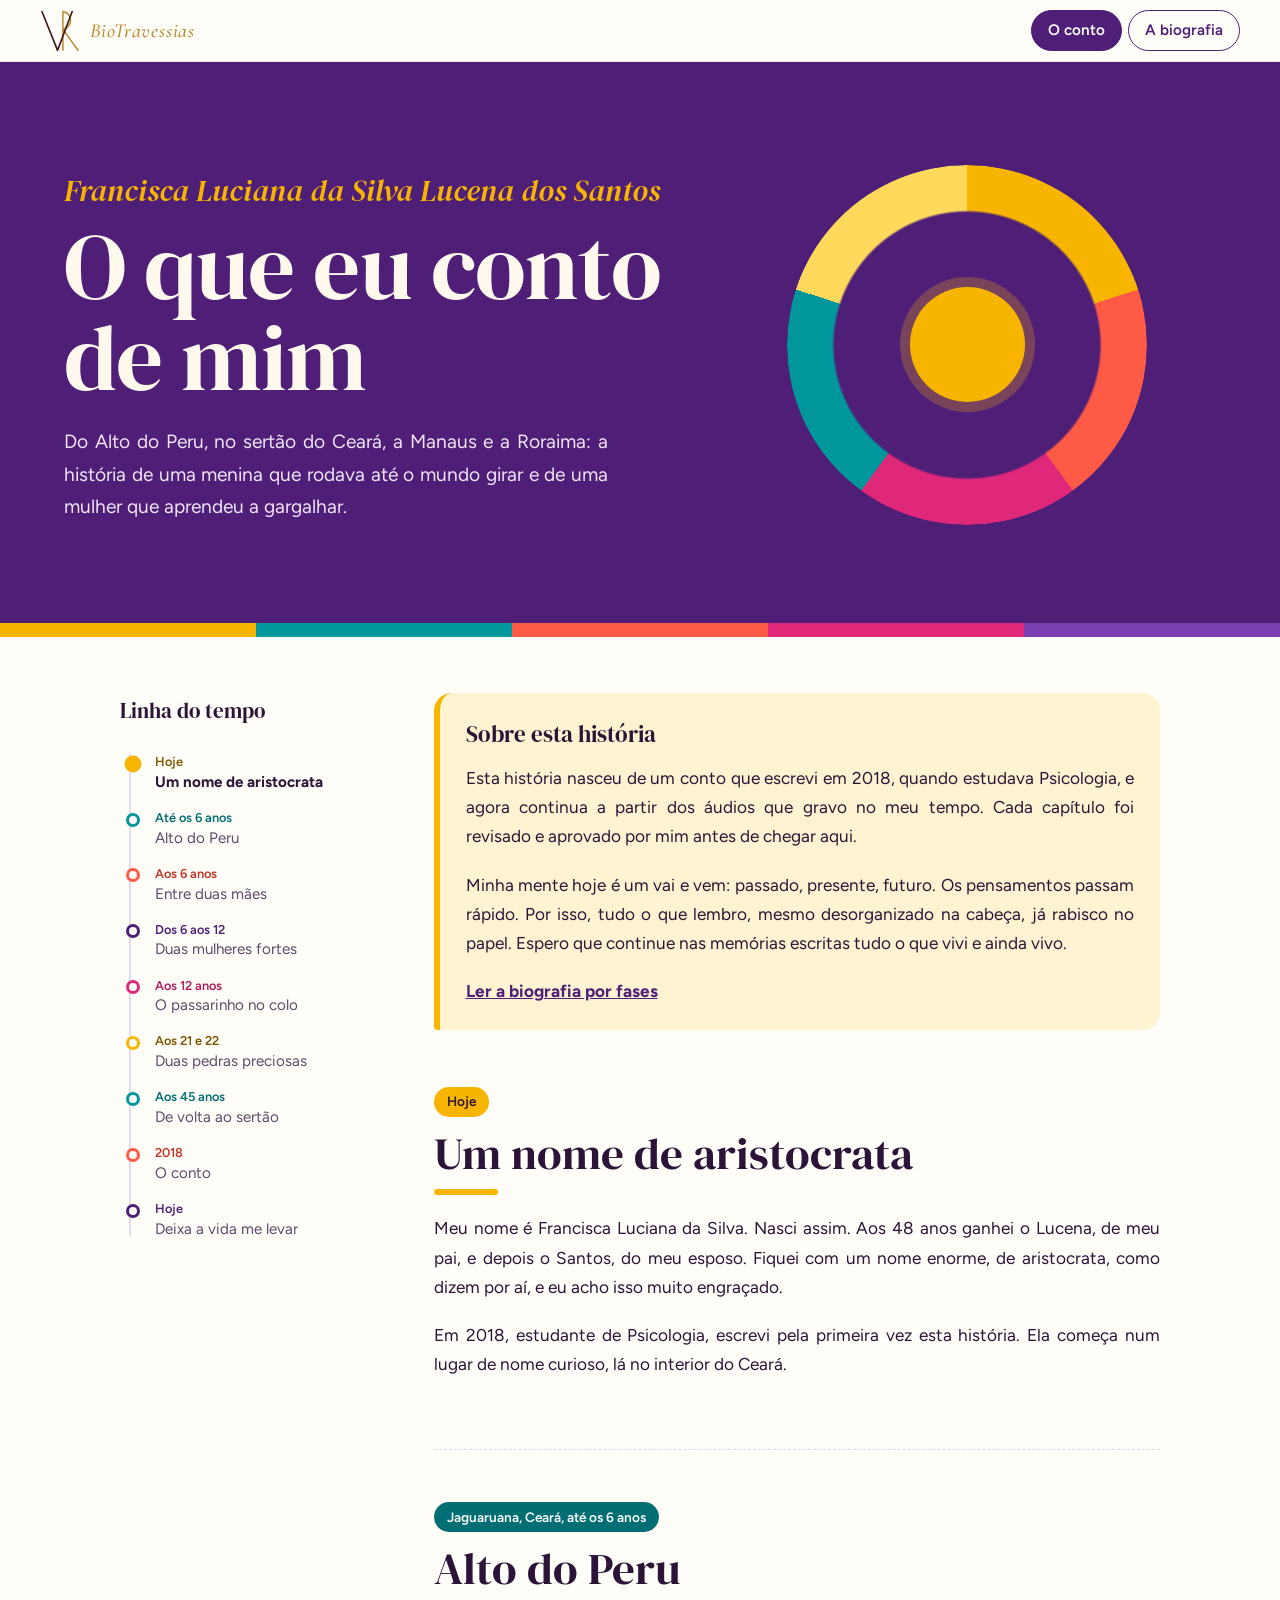
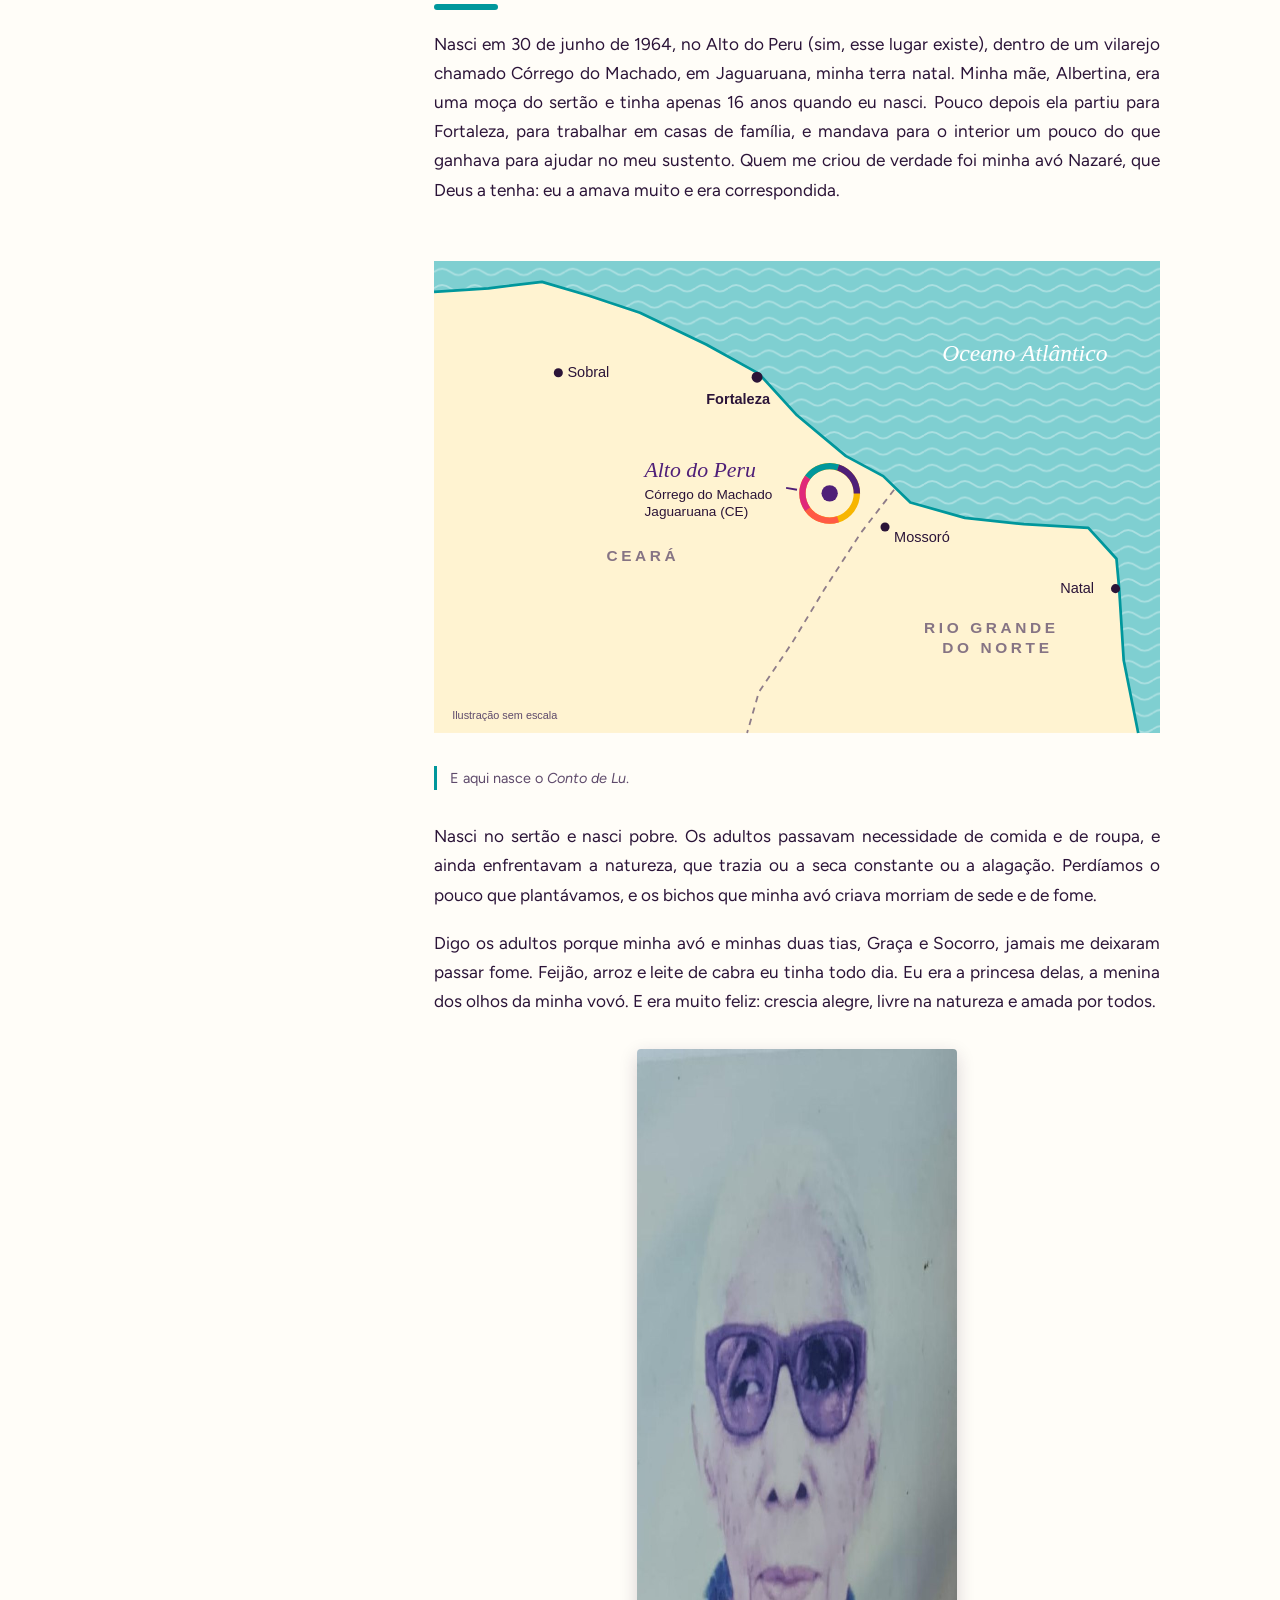
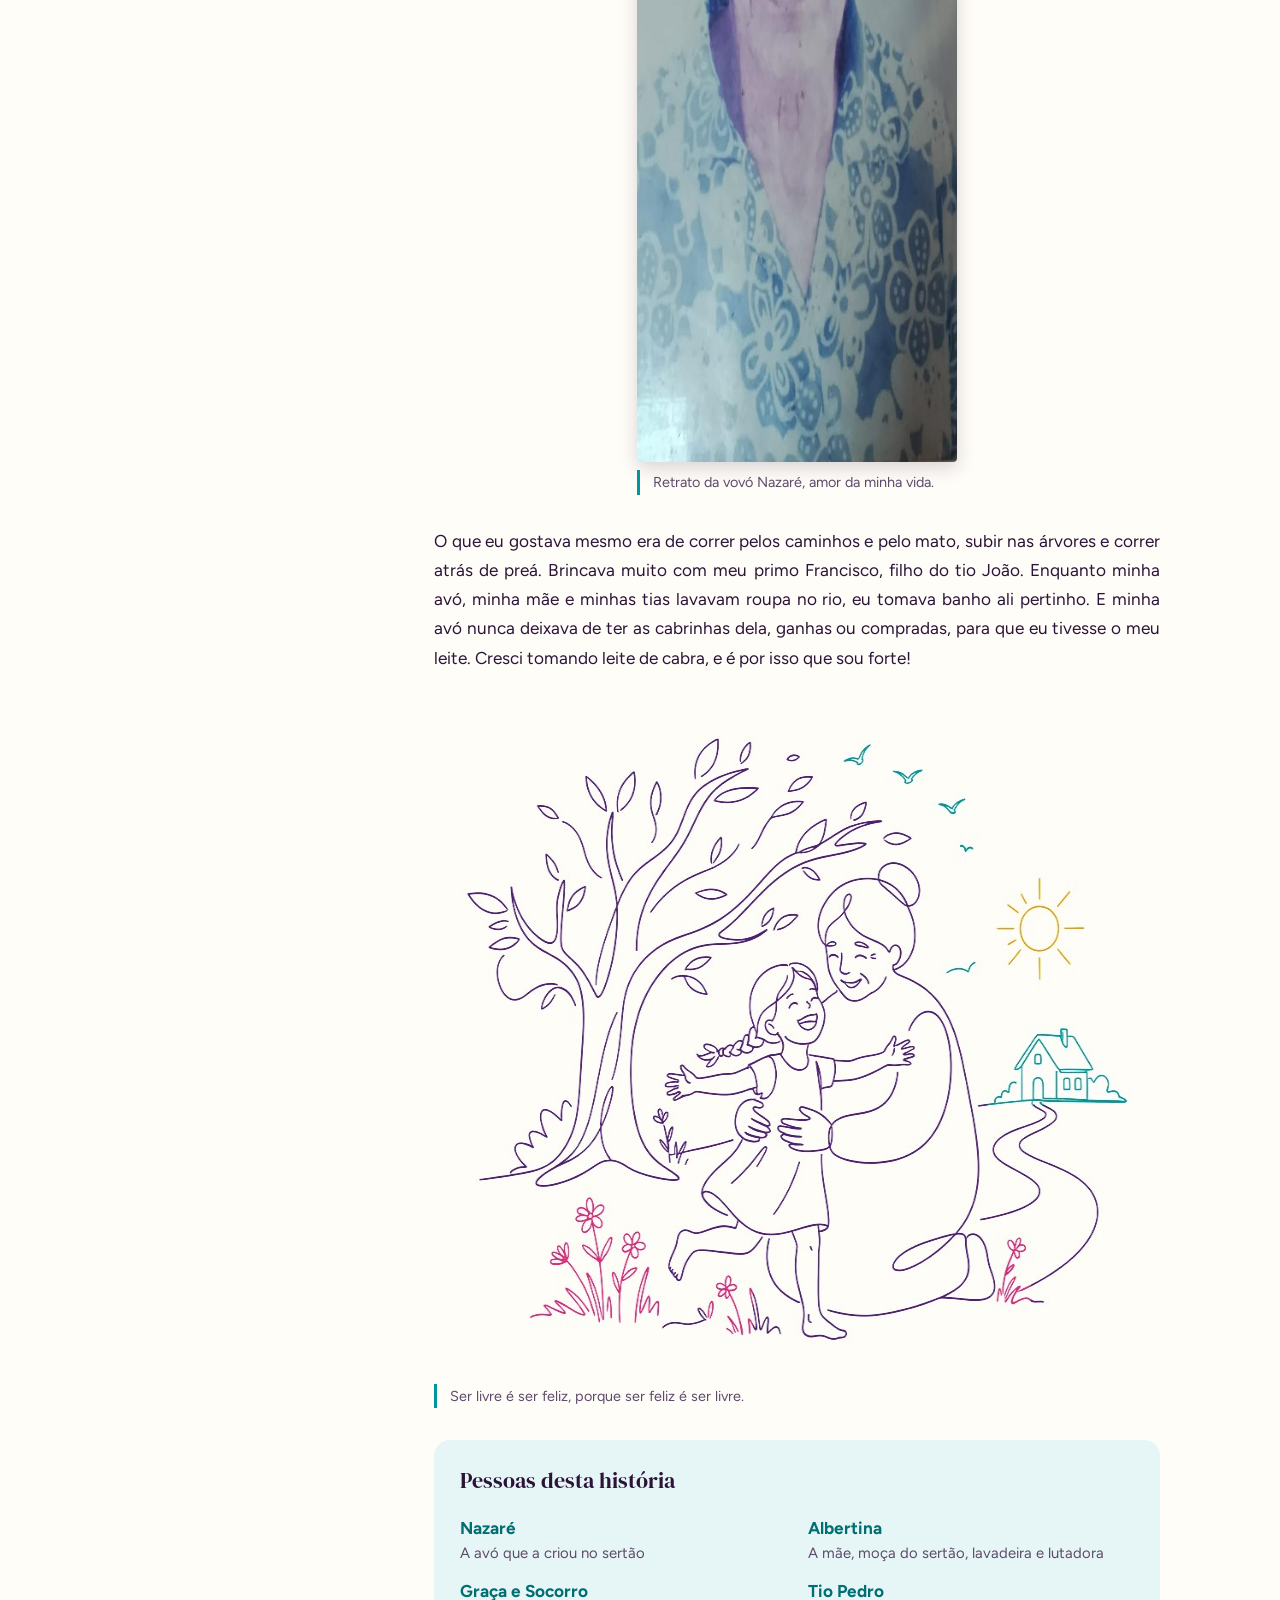
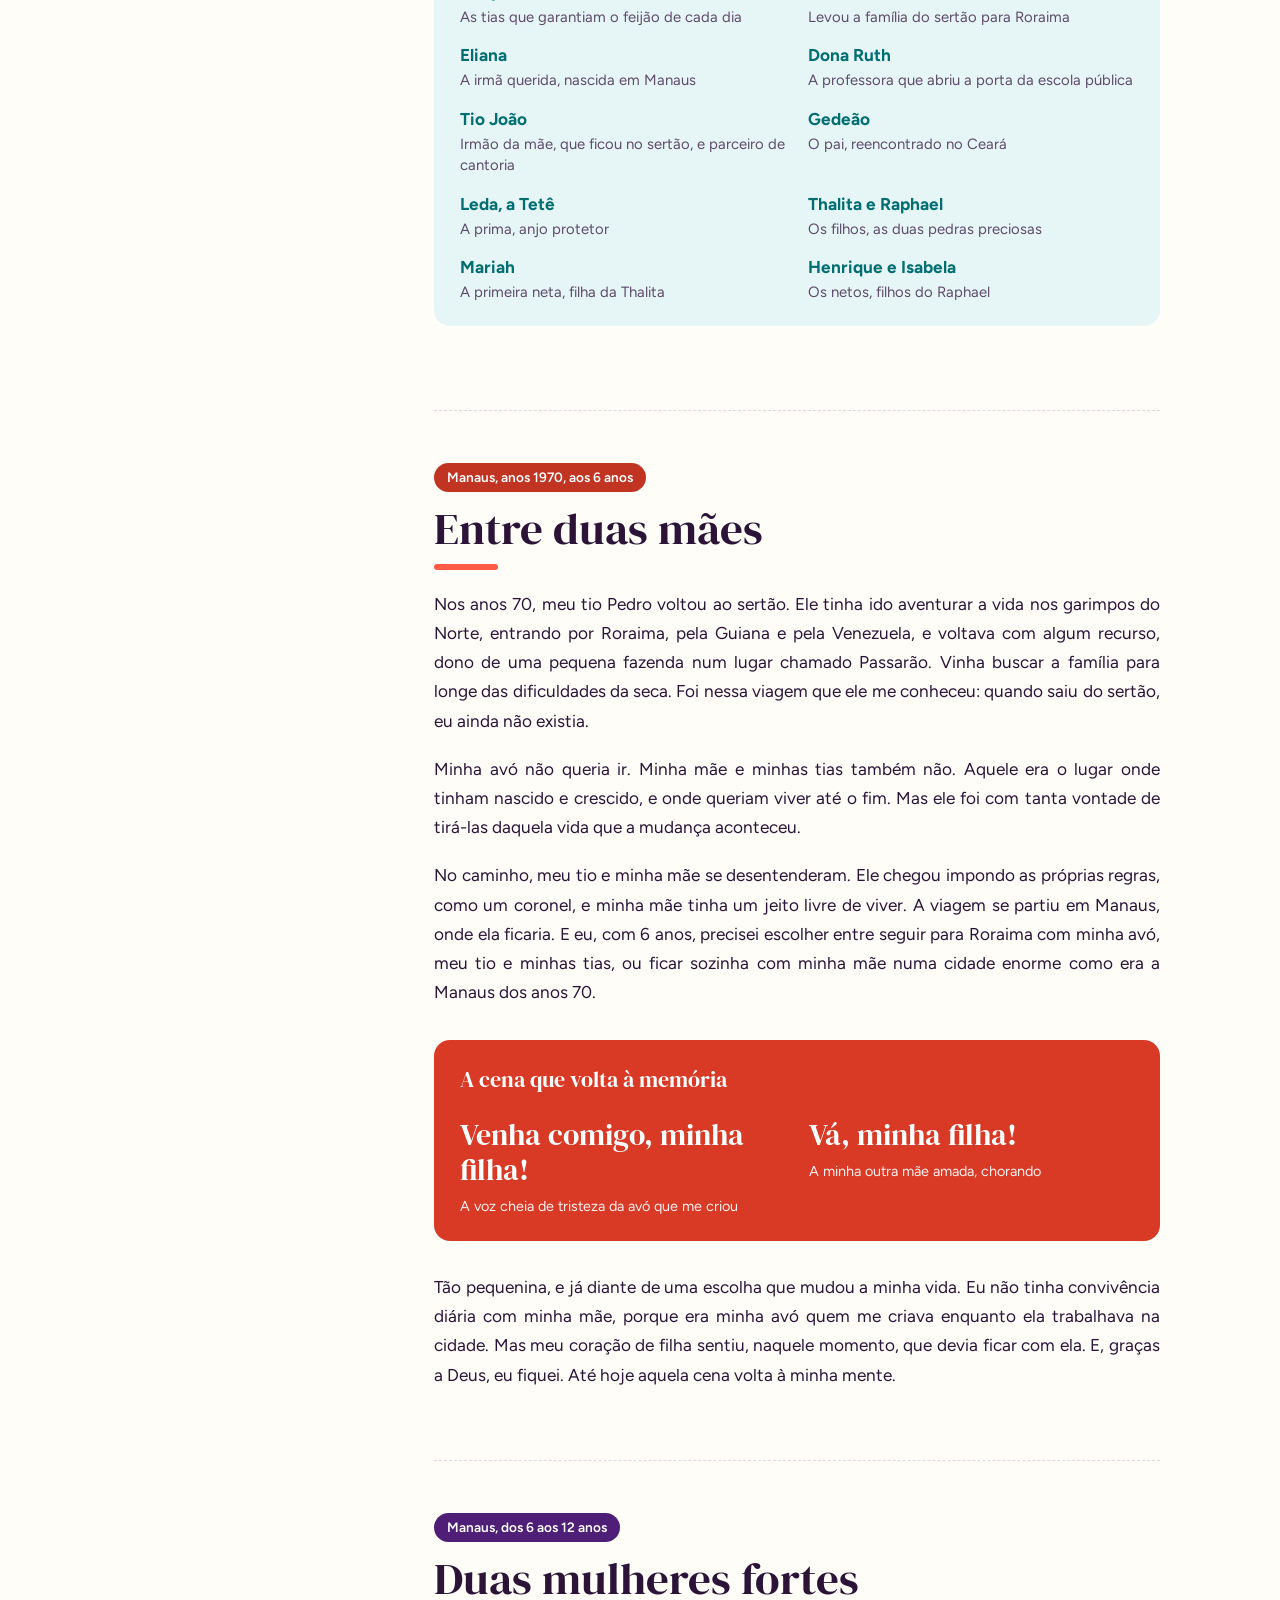
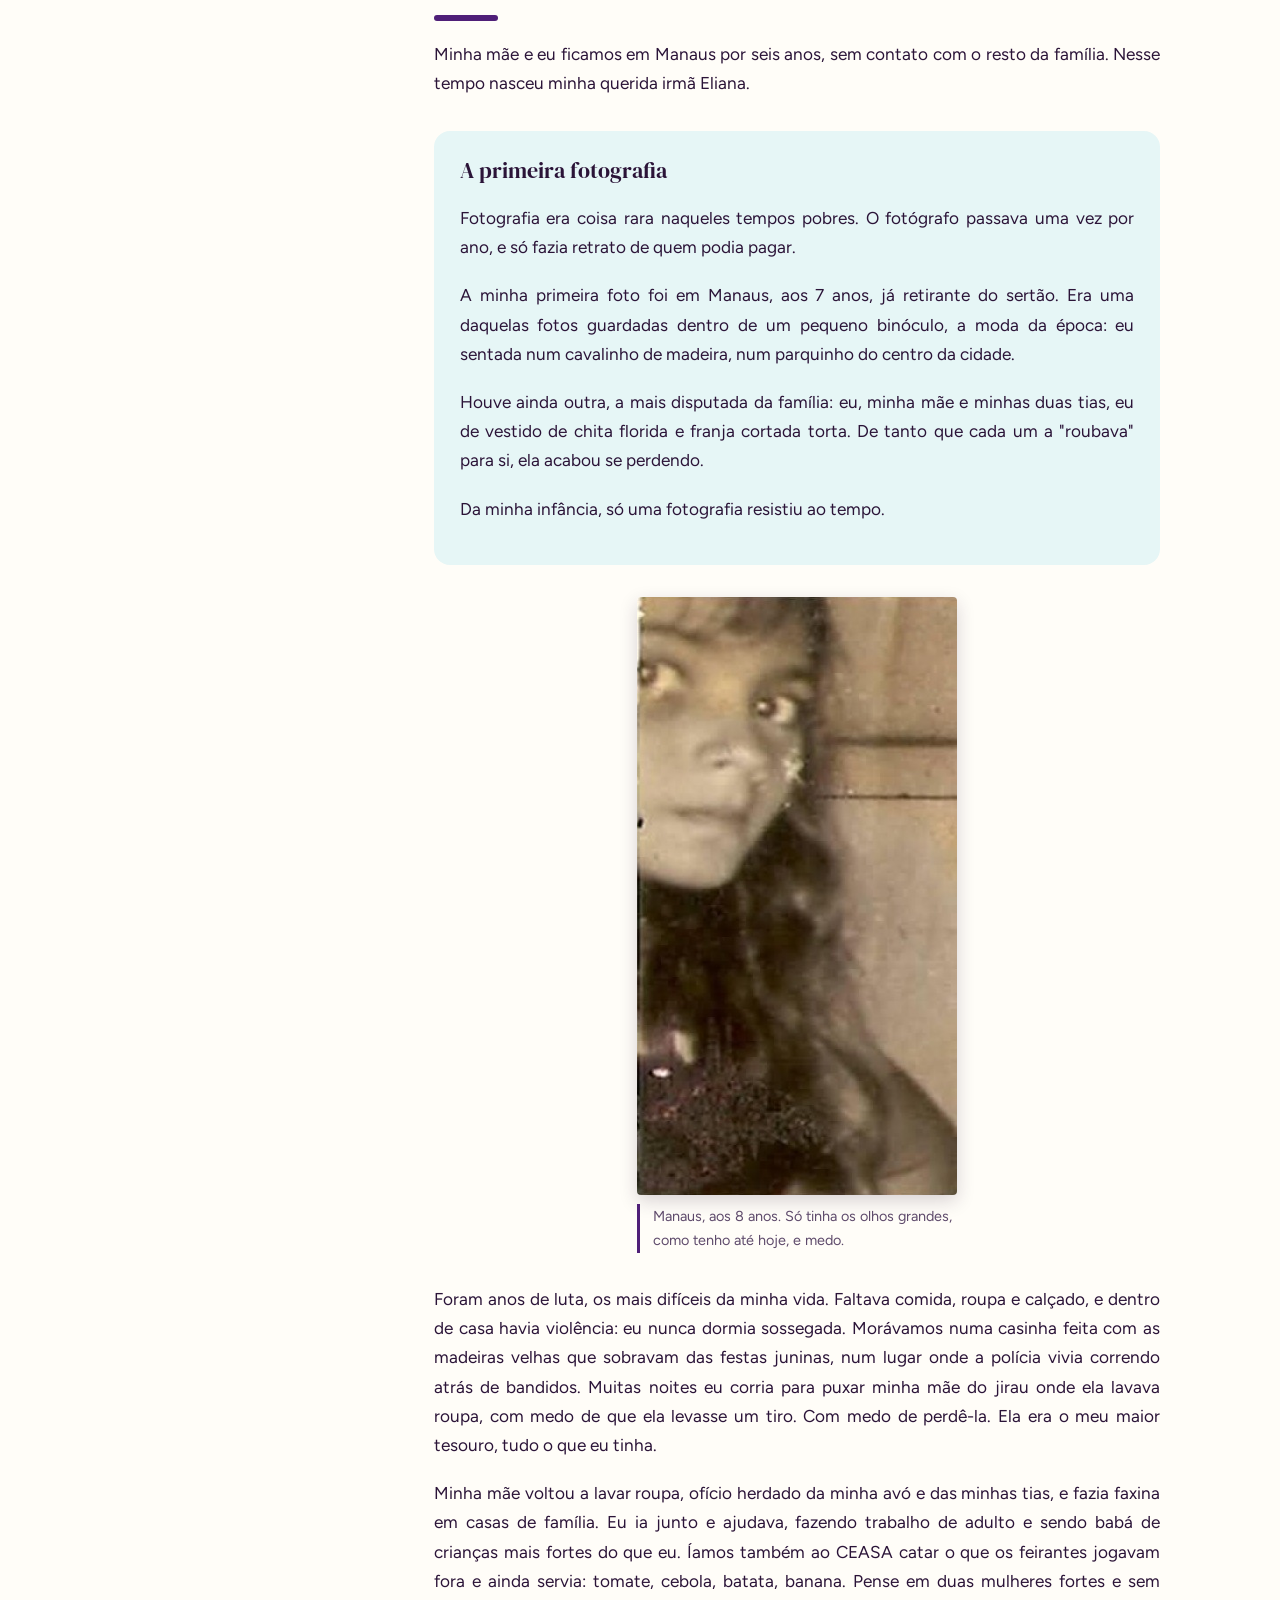
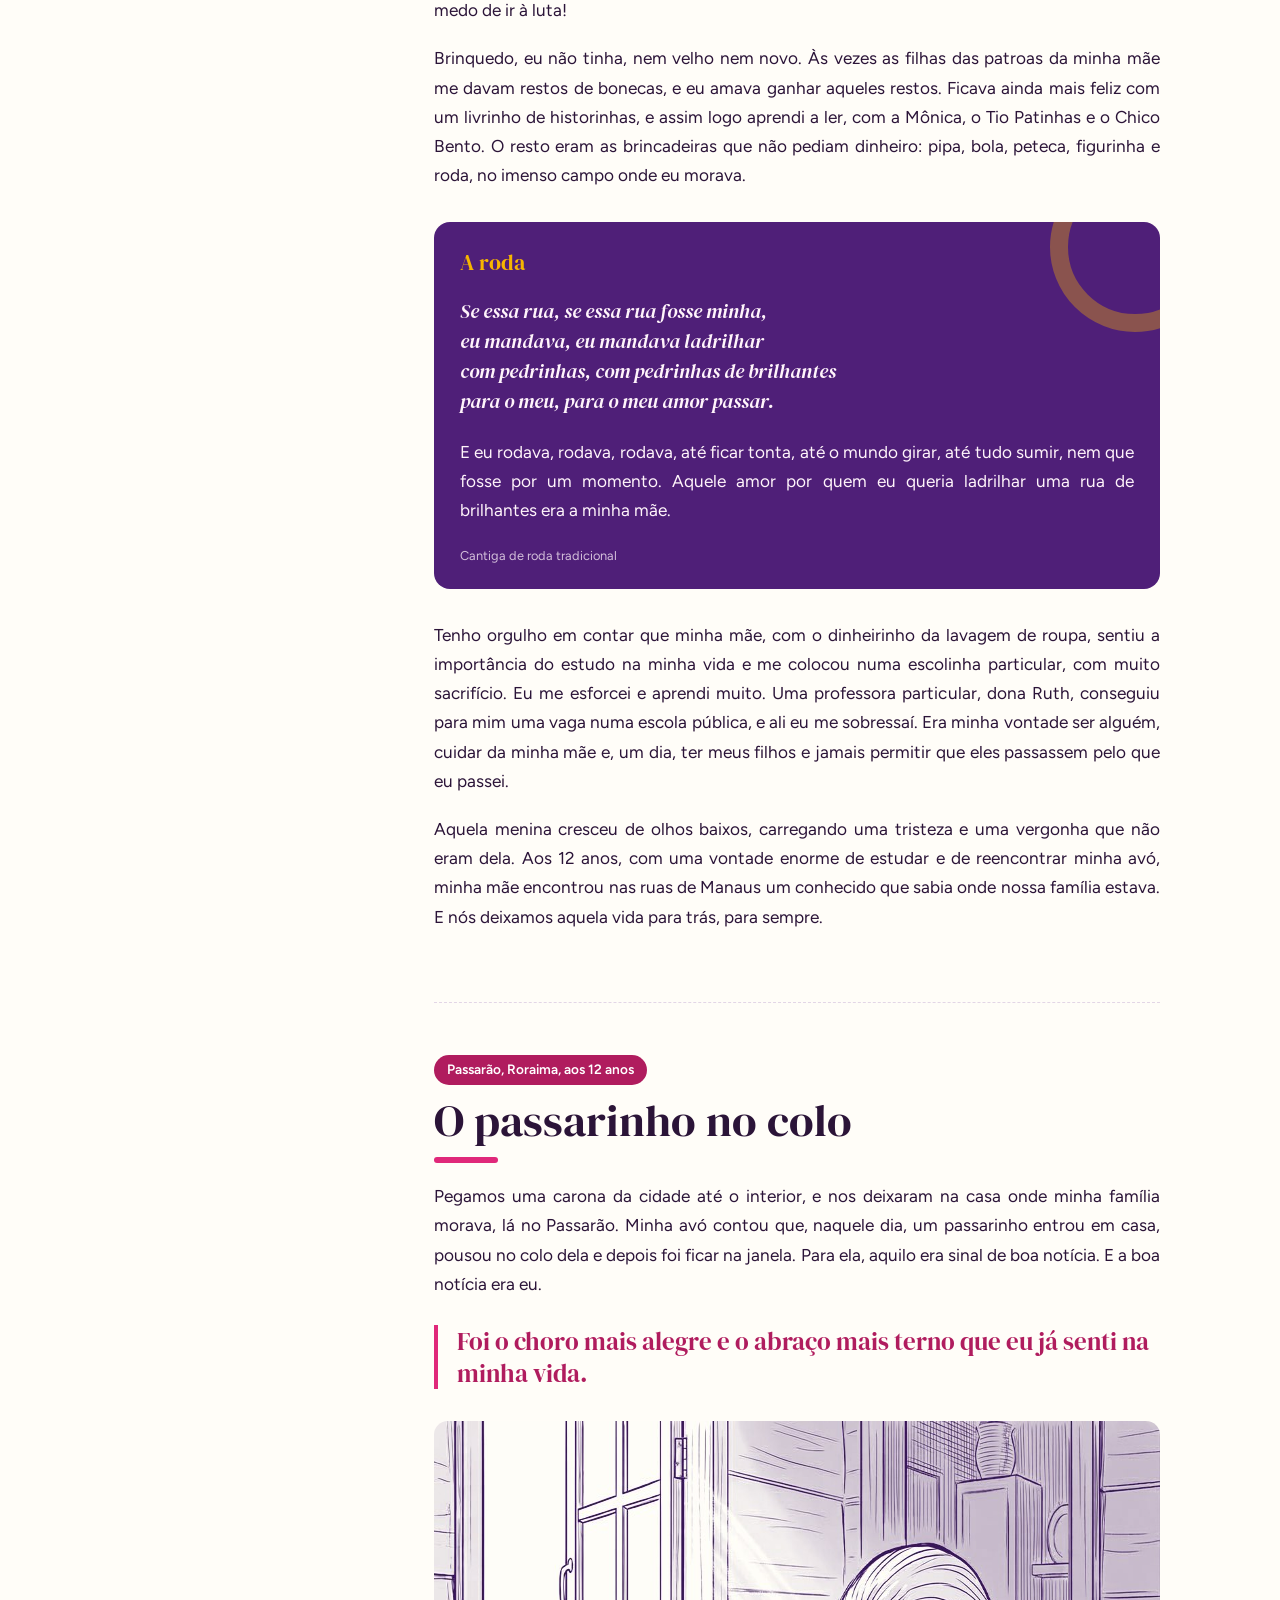
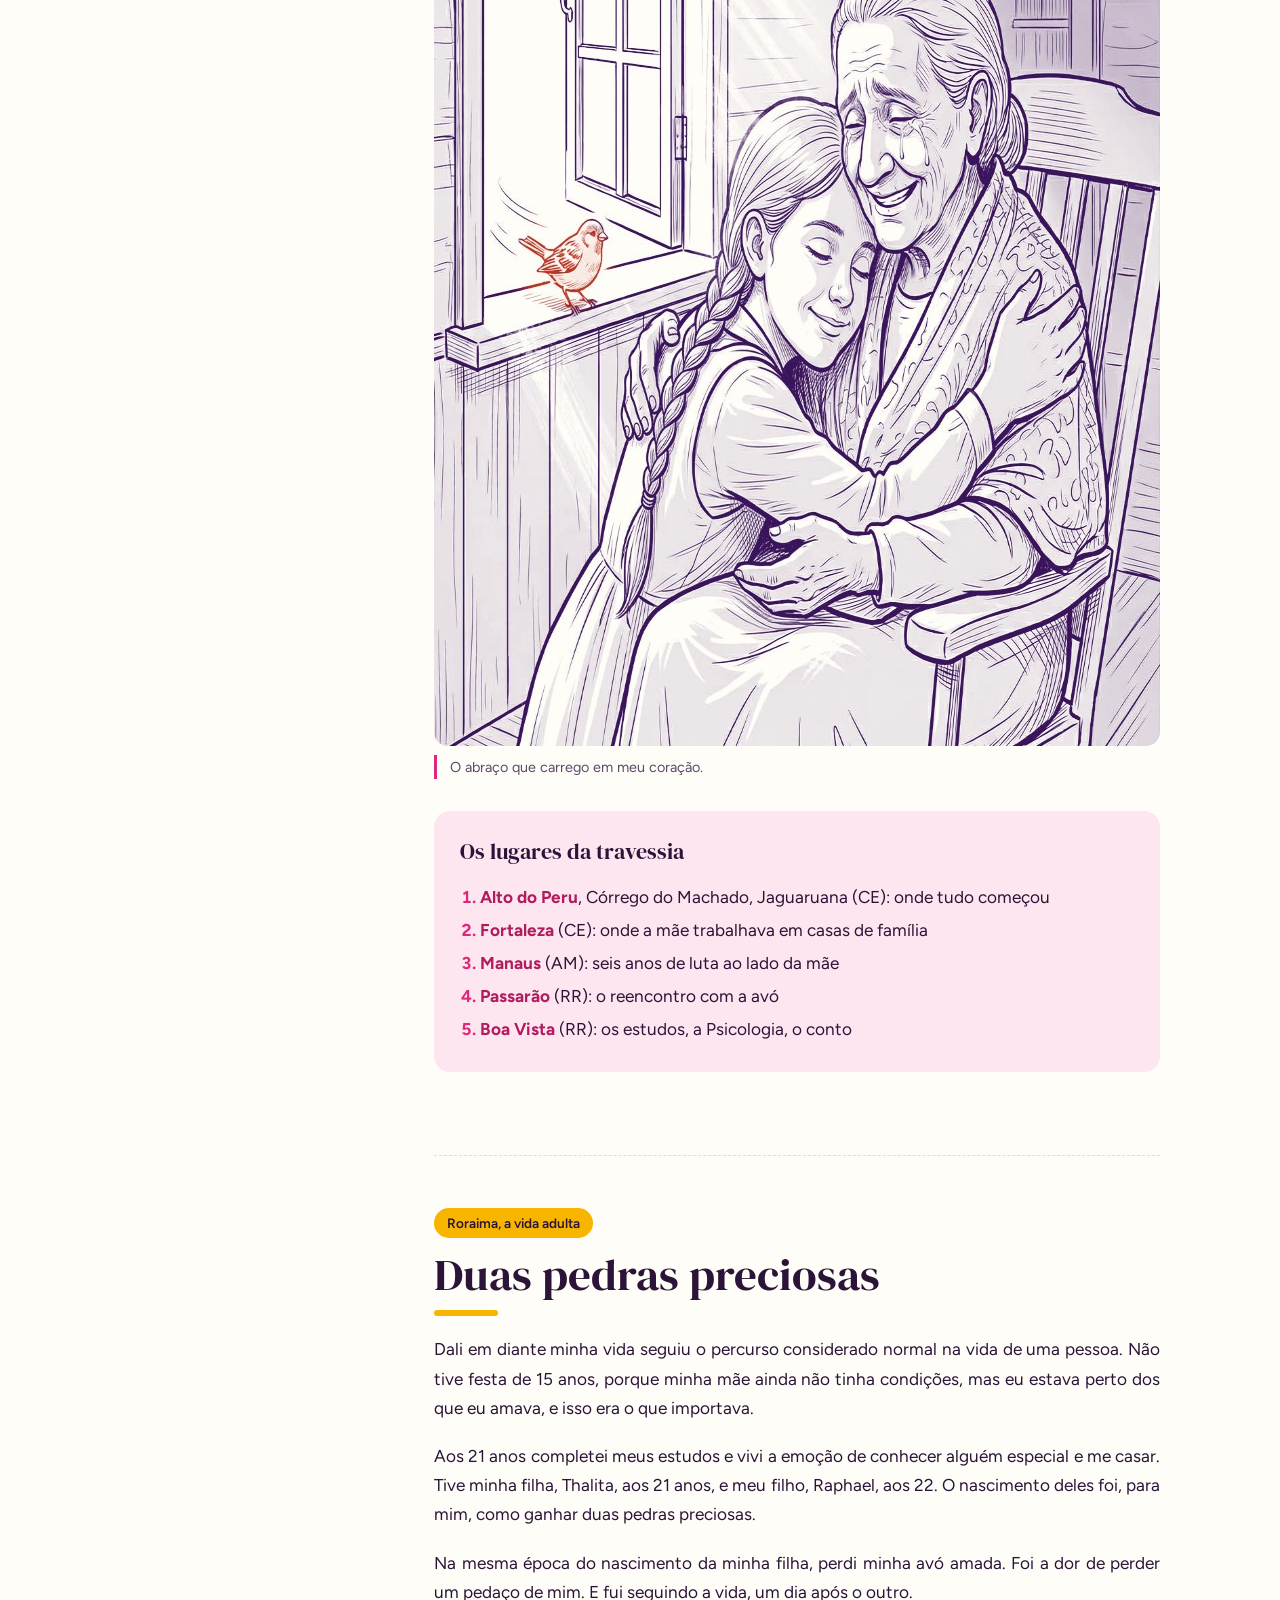
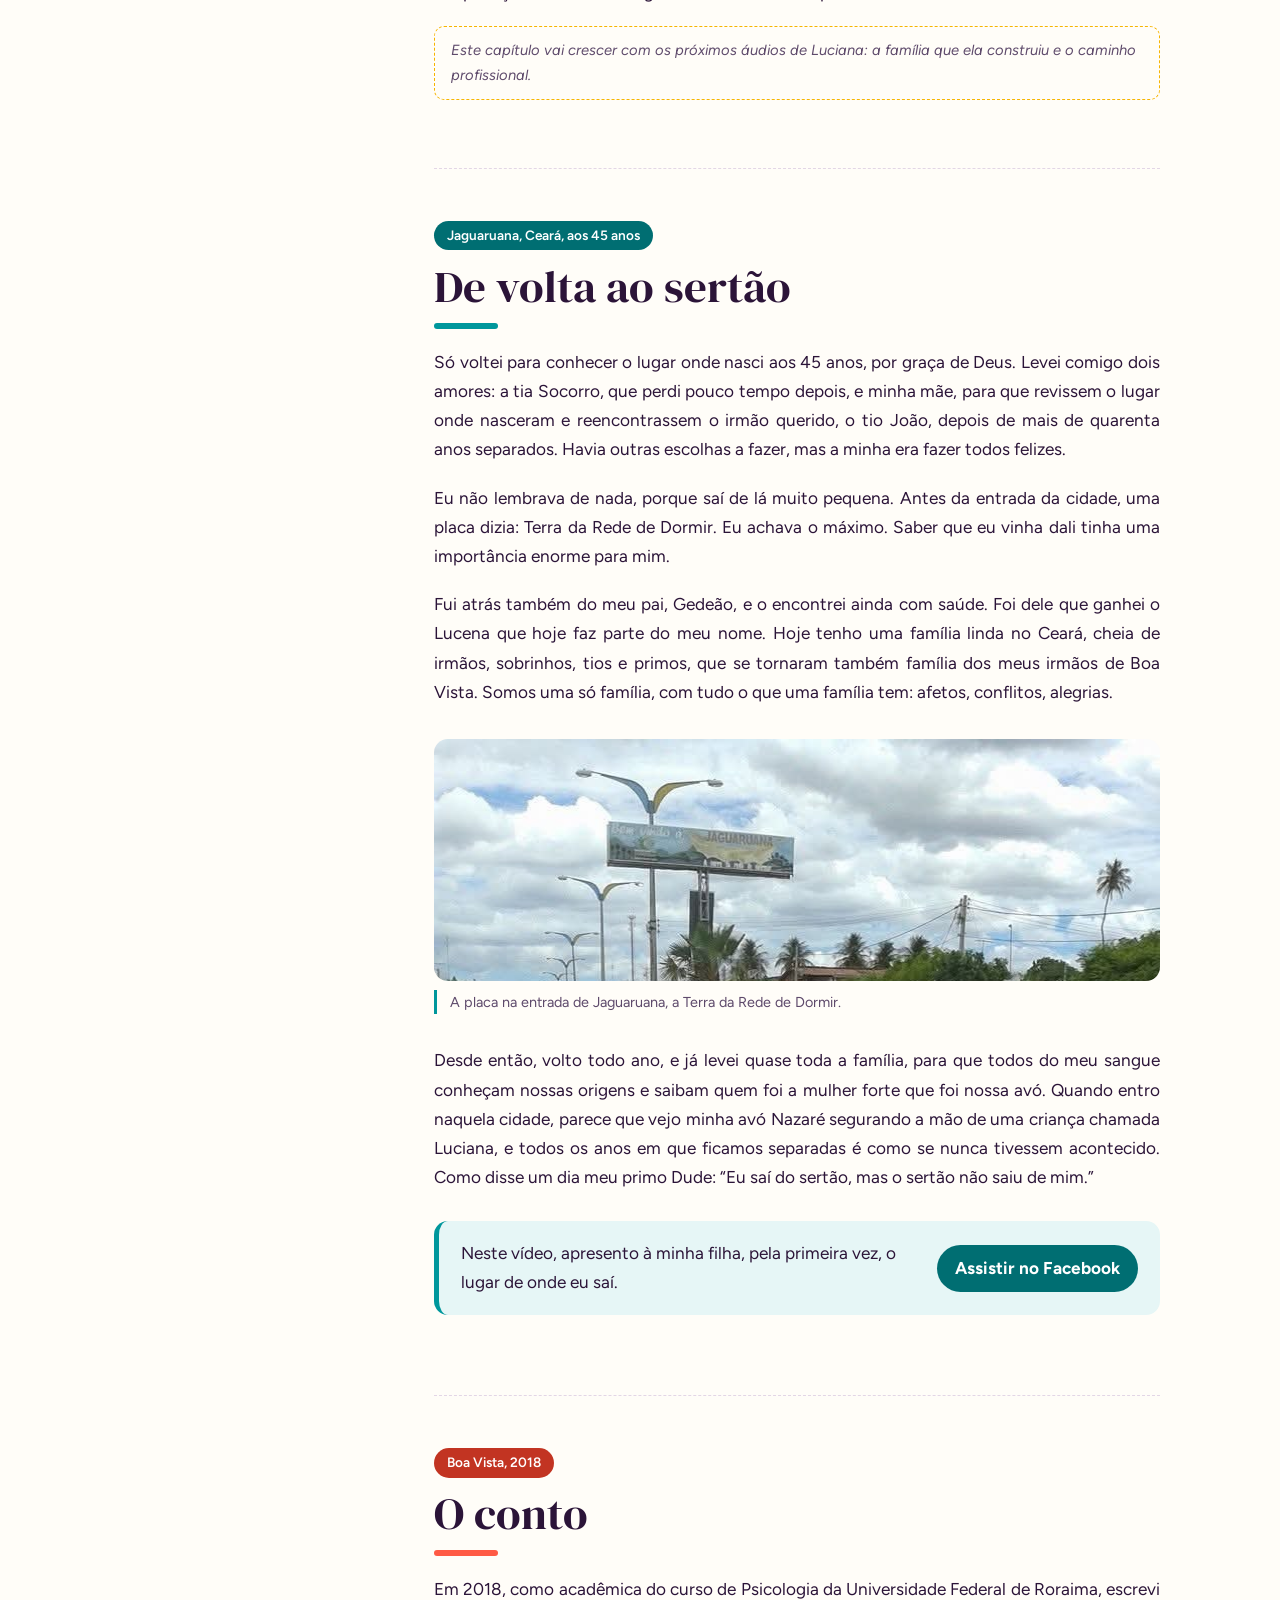
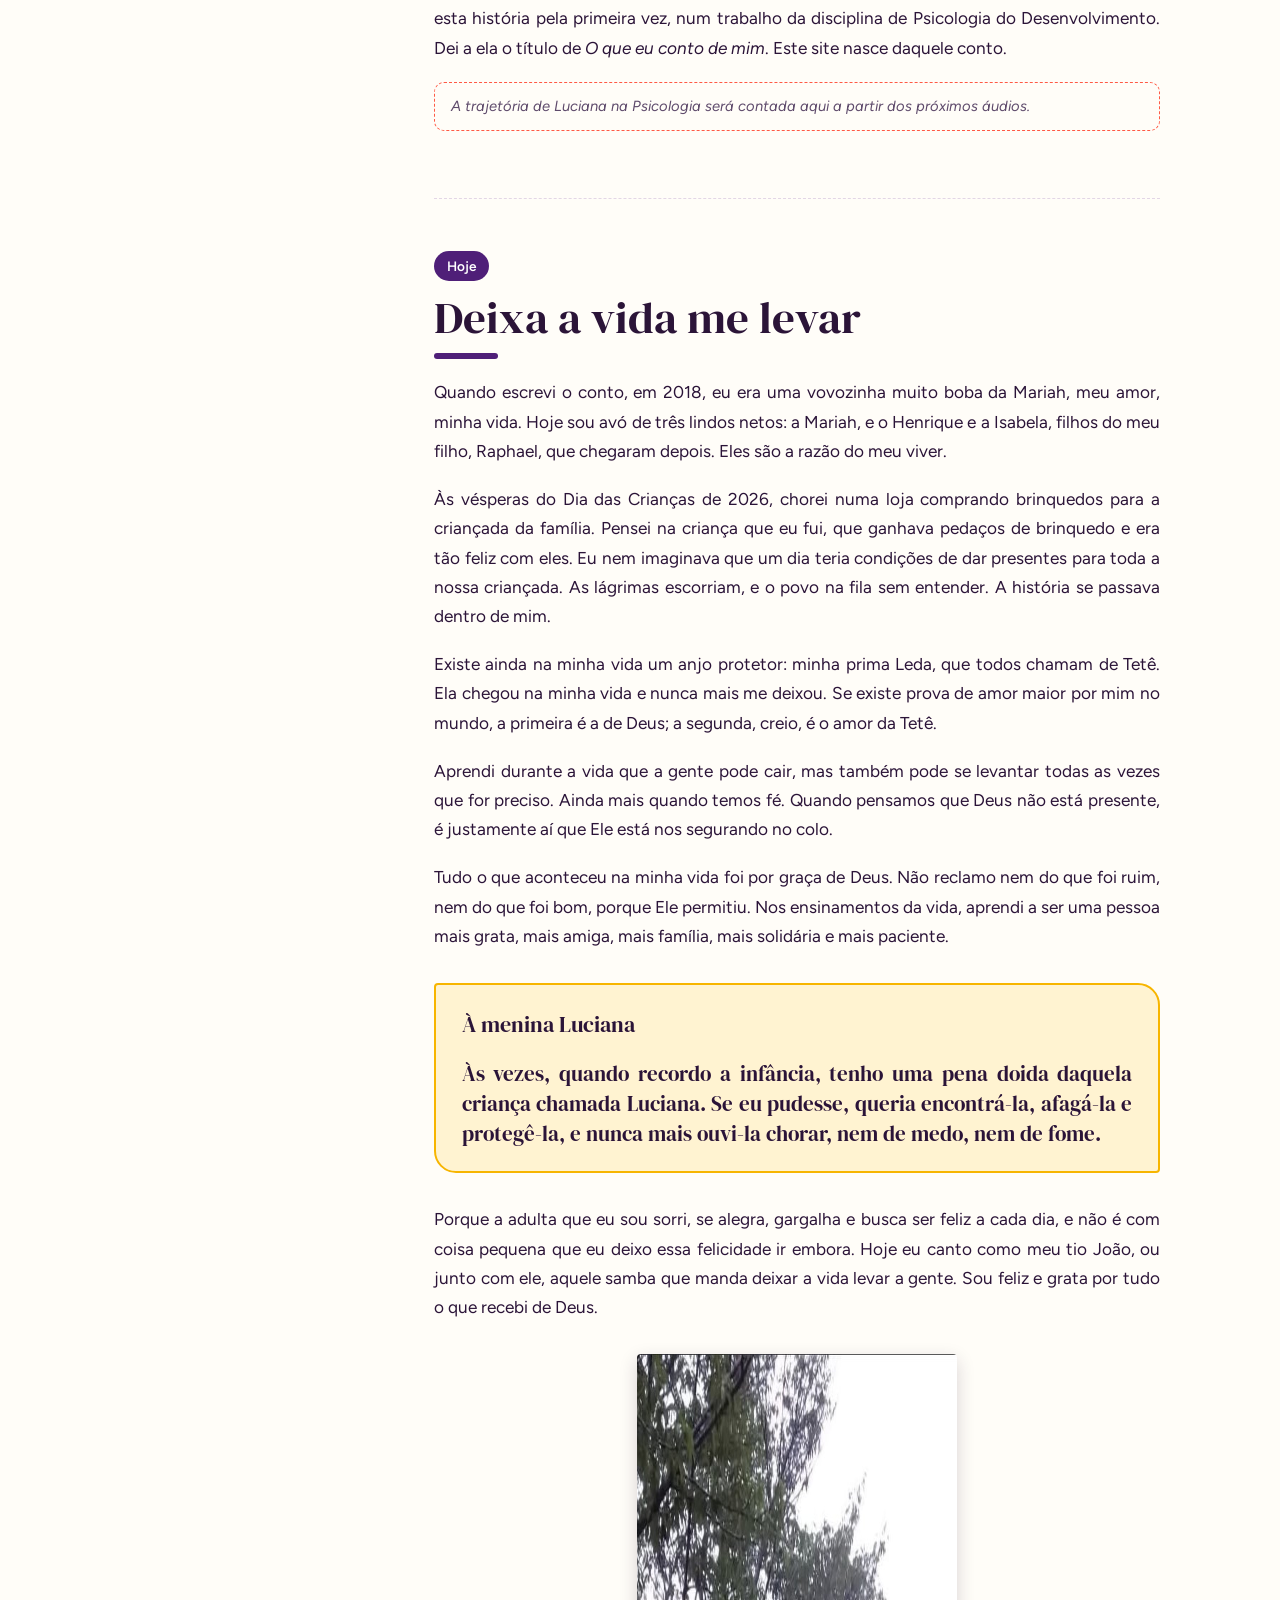
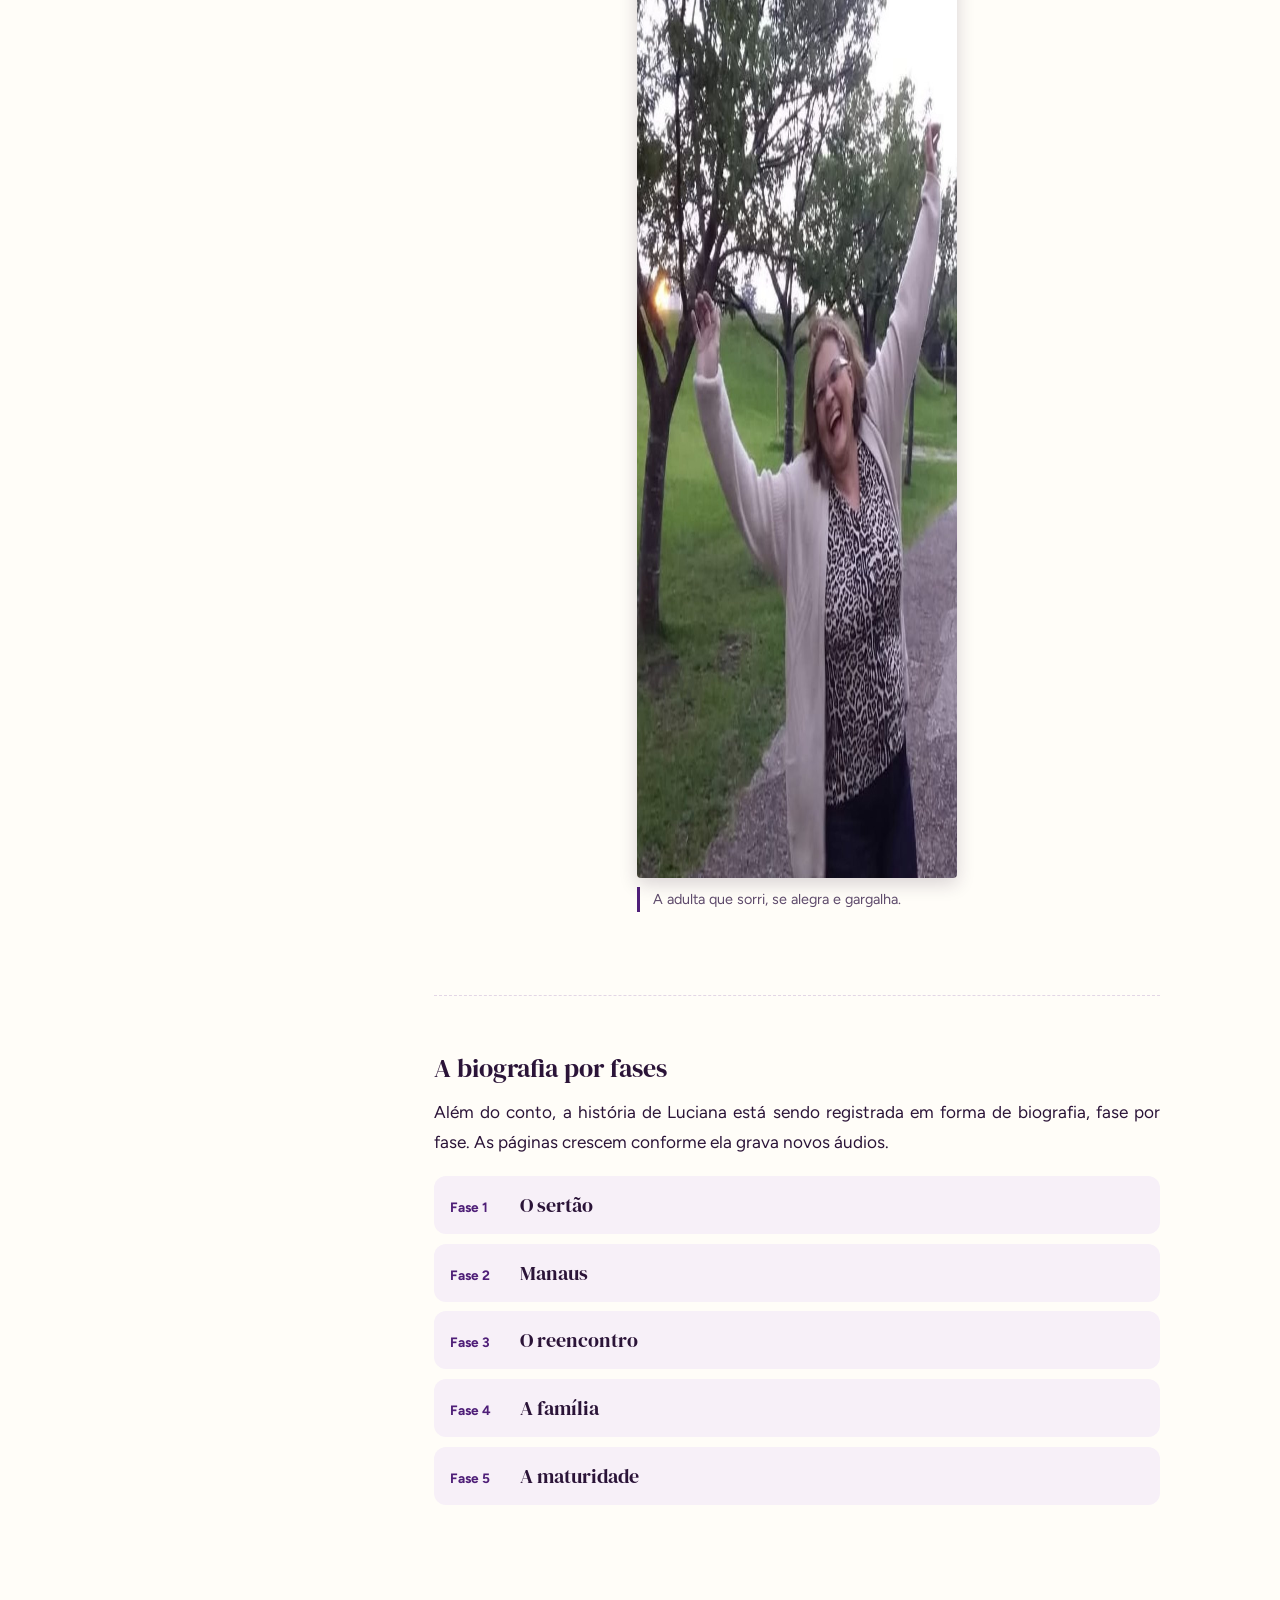
==== commit 67e9cafe: "Ajustes da Lu: nomes dos filhos, 45 anos, fotos novas e fase 2 ampliada Co-Authored-By: Claude Opus " ====
--- a/index.html
+++ b/index.html
@@ -68,7 +68,7 @@
         <li><a href="#duas-mulheres" data-cor="roxo"><span class="linha__meta">Dos 6 aos 12</span><span class="linha__cap">Duas mulheres fortes</span></a></li>
         <li><a href="#passarinho" data-cor="pink"><span class="linha__meta">Aos 12 anos</span><span class="linha__cap">O passarinho no colo</span></a></li>
         <li><a href="#pedras" data-cor="sol"><span class="linha__meta">Aos 21 e 22</span><span class="linha__cap">Duas pedras preciosas</span></a></li>
-        <li><a href="#volta" data-cor="turquesa"><span class="linha__meta">Aos 48 anos</span><span class="linha__cap">De volta ao sertão</span></a></li>
+        <li><a href="#volta" data-cor="turquesa"><span class="linha__meta">Aos 45 anos</span><span class="linha__cap">De volta ao sertão</span></a></li>
         <li><a href="#conto" data-cor="coral"><span class="linha__meta">2018</span><span class="linha__cap">O conto</span></a></li>
         <li><a href="#hoje" data-cor="roxo"><span class="linha__meta">Hoje</span><span class="linha__cap">Deixa a vida me levar</span></a></li>
       </ol>
@@ -103,6 +103,11 @@
         </figure>
         <p>Nasci no sertão e nasci pobre. Os adultos passavam necessidade de comida e de roupa, e ainda enfrentavam a natureza, que trazia ou a seca constante ou a alagação. Perdíamos o pouco que plantávamos, e os bichos que minha avó criava morriam de sede e de fome.</p>
         <p>Digo os adultos porque minha avó e minhas duas tias, Graça e Socorro, jamais me deixaram passar fome. Feijão, arroz e leite de cabra eu tinha todo dia. Eu era a princesa delas, a menina dos olhos da minha vovó. E era muito feliz: crescia alegre, livre na natureza e amada por todos.</p>
+
+        <figure class="foto foto--retrato">
+          <img src="img/vovo-nazare.jpg" alt="Retrato antigo, de cores desbotadas: a avó Nazaré, de cabelos brancos e óculos de armação escura, com blusa estampada de flores azuis." width="700" height="1013" loading="lazy">
+          <figcaption>Retrato da vovó Nazaré, amor da minha vida.</figcaption>
+        </figure>
         <p>O que eu gostava mesmo era de correr pelos caminhos e pelo mato, subir nas árvores e correr atrás de preá. Brincava muito com meu primo Francisco, filho do tio João. Enquanto minha avó, minha mãe e minhas tias lavavam roupa no rio, eu tomava banho ali pertinho. E minha avó nunca deixava de ter as cabrinhas dela, ganhas ou compradas, para que eu tivesse o meu leite. Cresci tomando leite de cabra, e é por isso que sou forte!</p>
 
         <figure class="foto">
@@ -122,7 +127,8 @@
             <div><dt>Tio João</dt><dd>Irmão da mãe, que ficou no sertão, e parceiro de cantoria</dd></div>
             <div><dt>Gedeão</dt><dd>O pai, reencontrado no Ceará</dd></div>
             <div><dt>Leda, a Tetê</dt><dd>A prima, anjo protetor</dd></div>
-            <div><dt>Mariah</dt><dd>A primeira neta, "meu amor, minha vida"</dd></div>
+            <div><dt>Thalita e Raphael</dt><dd>Os filhos, as duas pedras preciosas</dd></div>
+            <div><dt>Mariah</dt><dd>A primeira neta, filha da Thalita</dd></div>
             <div><dt>Henrique e Isabela</dt><dd>Os netos, filhos do Raphael</dd></div>
           </dl>
         </aside>
@@ -213,22 +219,22 @@
         <p class="capitulo__meta">Roraima, a vida adulta</p>
         <h2 class="capitulo__titulo">Duas pedras preciosas</h2>
         <p>Dali em diante minha vida seguiu o percurso considerado normal na vida de uma pessoa. Não tive festa de 15 anos, porque minha mãe ainda não tinha condições, mas eu estava perto dos que eu amava, e isso era o que importava.</p>
-        <p>Aos 21 anos completei meus estudos e vivi a emoção de conhecer alguém especial e me casar. Tive minha filha aos 21 anos e meu filho aos 22. O nascimento deles foi, para mim, como ganhar duas pedras preciosas.</p>
+        <p>Aos 21 anos completei meus estudos e vivi a emoção de conhecer alguém especial e me casar. Tive minha filha, Thalita, aos 21 anos, e meu filho, Raphael, aos 22. O nascimento deles foi, para mim, como ganhar duas pedras preciosas.</p>
         <p>Na mesma época do nascimento da minha filha, perdi minha avó amada. Foi a dor de perder um pedaço de mim. E fui seguindo a vida, um dia após o outro.</p>
         <p class="a-caminho">Este capítulo vai crescer com os próximos áudios de Luciana: a família que ela construiu e o caminho profissional.</p>
       </section>
 
       <!-- 7 -->
       <section class="capitulo" id="volta" data-cor="turquesa">
-        <p class="capitulo__meta">Jaguaruana, Ceará, aos 48 anos</p>
+        <p class="capitulo__meta">Jaguaruana, Ceará, aos 45 anos</p>
         <h2 class="capitulo__titulo">De volta ao sertão</h2>
-        <p>Só voltei para conhecer o lugar onde nasci aos 48 anos, por graça de Deus. Levei comigo dois amores: a tia Socorro, que perdi pouco tempo depois, e minha mãe, para que revissem o lugar onde nasceram e reencontrassem o irmão querido, o tio João, depois de mais de quarenta anos separados. Havia outras escolhas a fazer, mas a minha era fazer todos felizes.</p>
+        <p>Só voltei para conhecer o lugar onde nasci aos 45 anos, por graça de Deus. Levei comigo dois amores: a tia Socorro, que perdi pouco tempo depois, e minha mãe, para que revissem o lugar onde nasceram e reencontrassem o irmão querido, o tio João, depois de mais de quarenta anos separados. Havia outras escolhas a fazer, mas a minha era fazer todos felizes.</p>
         <p>Eu não lembrava de nada, porque saí de lá muito pequena. Antes da entrada da cidade, uma placa dizia: Terra da Rede de Dormir. Eu achava o máximo. Saber que eu vinha dali tinha uma importância enorme para mim.</p>
         <p>Fui atrás também do meu pai, Gedeão, e o encontrei ainda com saúde. Foi dele que ganhei o Lucena que hoje faz parte do meu nome. Hoje tenho uma família linda no Ceará, cheia de irmãos, sobrinhos, tios e primos, que se tornaram também família dos meus irmãos de Boa Vista. Somos uma só família, com tudo o que uma família tem: afetos, conflitos, alegrias.</p>
 
-        <figure class="foto foto--retrato">
-          <img src="img/placa-jaguaruana.jpg" alt="Luciana sorri entre o irmão Denis e a cunhada Regiane, numa avenida de Jaguaruana, com a placa de boas-vindas da cidade ao fundo." width="720" height="960" loading="lazy">
-          <figcaption>Na entrada de Jaguaruana, com meu irmão mais novo por parte de pai, Denis, e minha cunhada, Regiane.</figcaption>
+        <figure class="foto">
+          <img src="img/jaguaruana-entrada.jpg" alt="Avenida de entrada de Jaguaruana sob céu nublado, com postes, coqueiros e, no alto, a placa de boas-vindas com o nome da cidade." width="720" height="242" loading="lazy">
+          <figcaption>A placa na entrada de Jaguaruana, a Terra da Rede de Dormir.</figcaption>
         </figure>
         <p>Desde então, volto todo ano, e já levei quase toda a família, para que todos do meu sangue conheçam nossas origens e saibam quem foi a mulher forte que foi nossa avó. Quando entro naquela cidade, parece que vejo minha avó Nazaré segurando a mão de uma criança chamada Luciana, e todos os anos em que ficamos separadas é como se nunca tivessem acontecido. Como disse um dia meu primo Dude: “Eu saí do sertão, mas o sertão não saiu de mim.”</p>
 
@@ -263,9 +269,9 @@
 
         <p>Porque a adulta que eu sou sorri, se alegra, gargalha e busca ser feliz a cada dia, e não é com coisa pequena que eu deixo essa felicidade ir embora. Hoje eu canto como meu tio João, ou junto com ele, aquele samba que manda deixar a vida levar a gente. Sou feliz e grata por tudo o que recebi de Deus.</p>
 
-        <figure class="foto">
-          <div class="foto__vazio" data-cor="roxo"><span>Foto a combinar</span></div>
-          <figcaption>Legenda a definir com Luciana.</figcaption>
+        <figure class="foto foto--retrato">
+          <img src="img/luciana-gargalhada.jpg" alt="Luciana gargalha de braços abertos para o alto, num parque arborizado, com o sol se pondo entre as árvores." width="900" height="1124" loading="lazy">
+          <figcaption>A adulta que sorri, se alegra e gargalha.</figcaption>
         </figure>
       </section>
 
--- a/css/style.css
+++ b/css/style.css
@@ -565,3 +565,28 @@
 /* ---------- Foto antiga em formato retrato (sem moldura redonda) ---------- */
 .foto--retrato { max-width: 320px; margin-left: auto; margin-right: auto; }
 .foto--retrato img { border-radius: 4px; box-shadow: 0 6px 18px rgba(43, 20, 56, .18); }
+
+/* ---------- Cartão com link para vídeo externo ---------- */
+.link-video {
+  display: flex;
+  align-items: center;
+  justify-content: space-between;
+  gap: 1rem;
+  flex-wrap: wrap;
+  margin: 1.8rem 0;
+  padding: 1.1rem 1.4rem;
+  border-radius: 14px;
+  background: #E6F6F6;
+  border-left: 5px solid var(--turquesa);
+}
+.link-video__texto { margin: 0; flex: 1 1 18rem; text-align: left; }
+.link-video__botao {
+  flex: 0 0 auto;
+  font-weight: 700;
+  text-decoration: none;
+  color: #fff;
+  background: #006E72;
+  padding: .55rem 1.1rem;
+  border-radius: 999px;
+}
+.link-video__botao:hover { filter: brightness(1.12); }
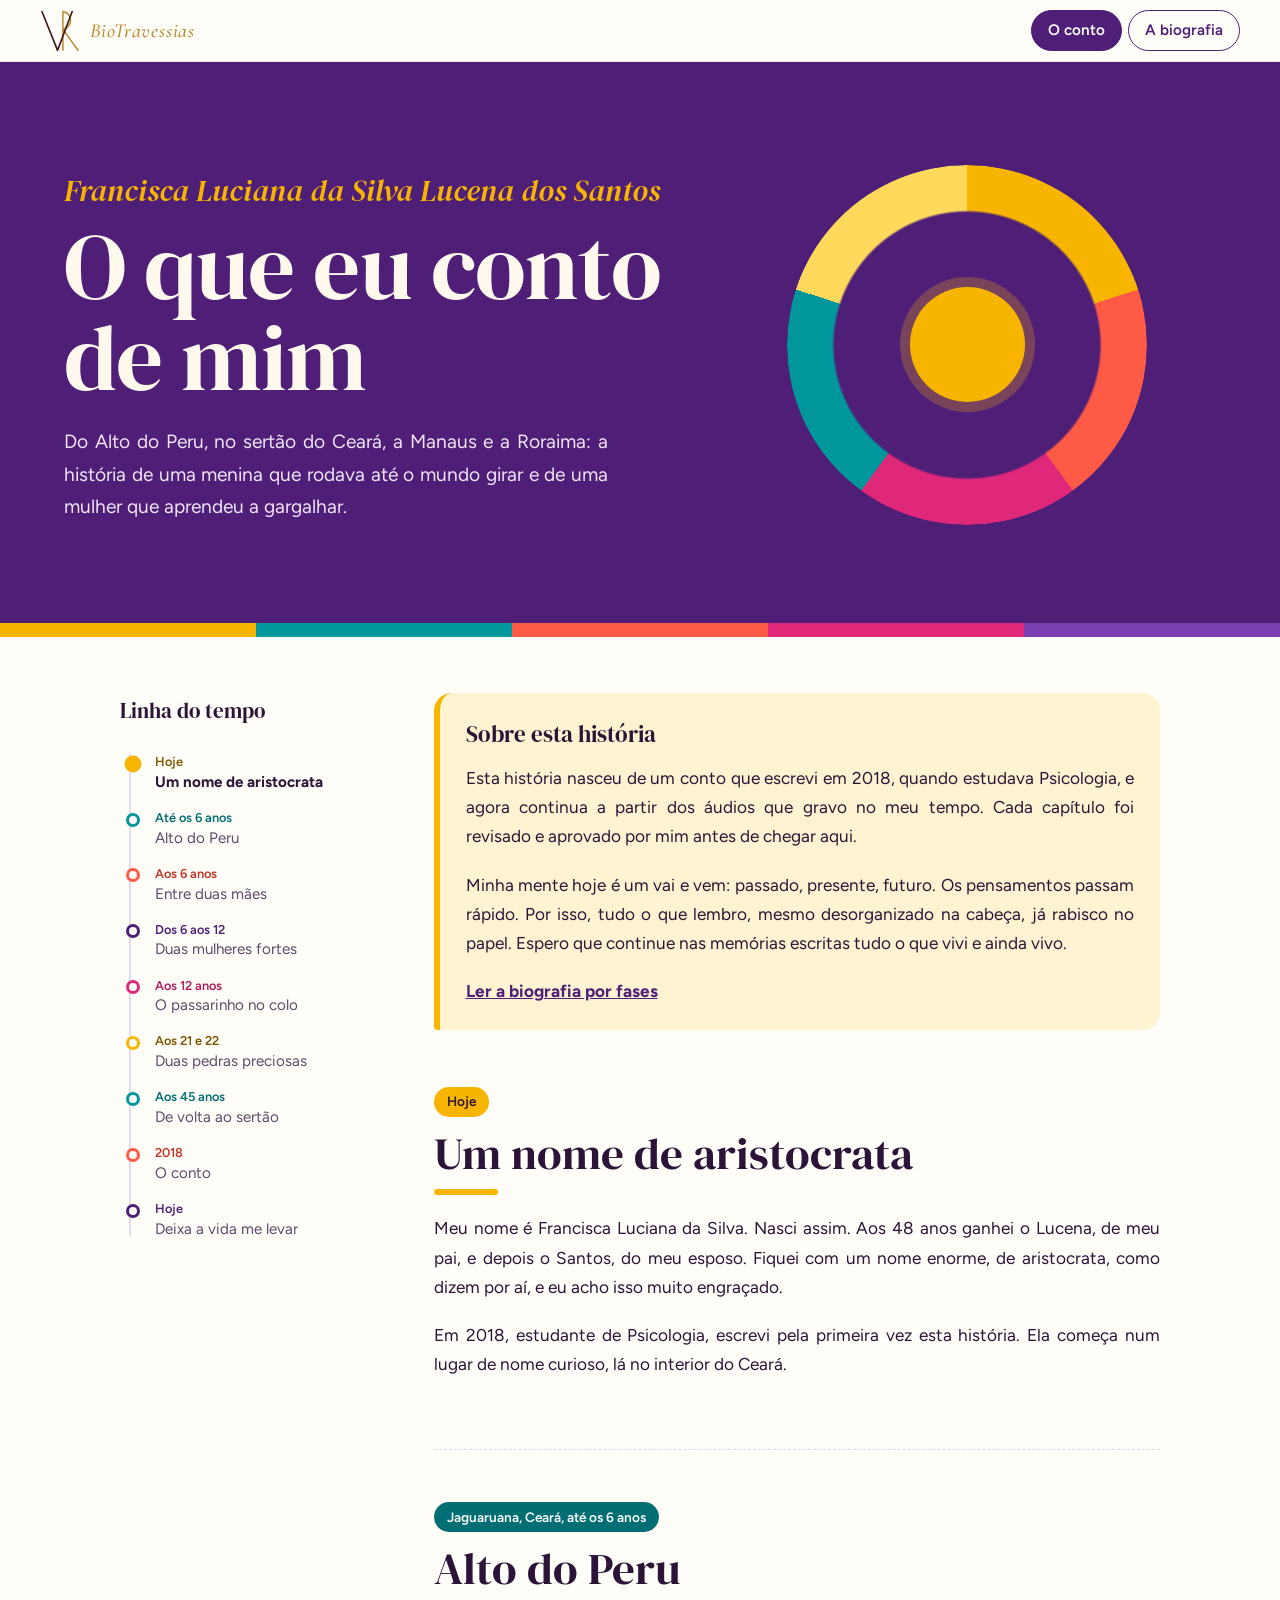
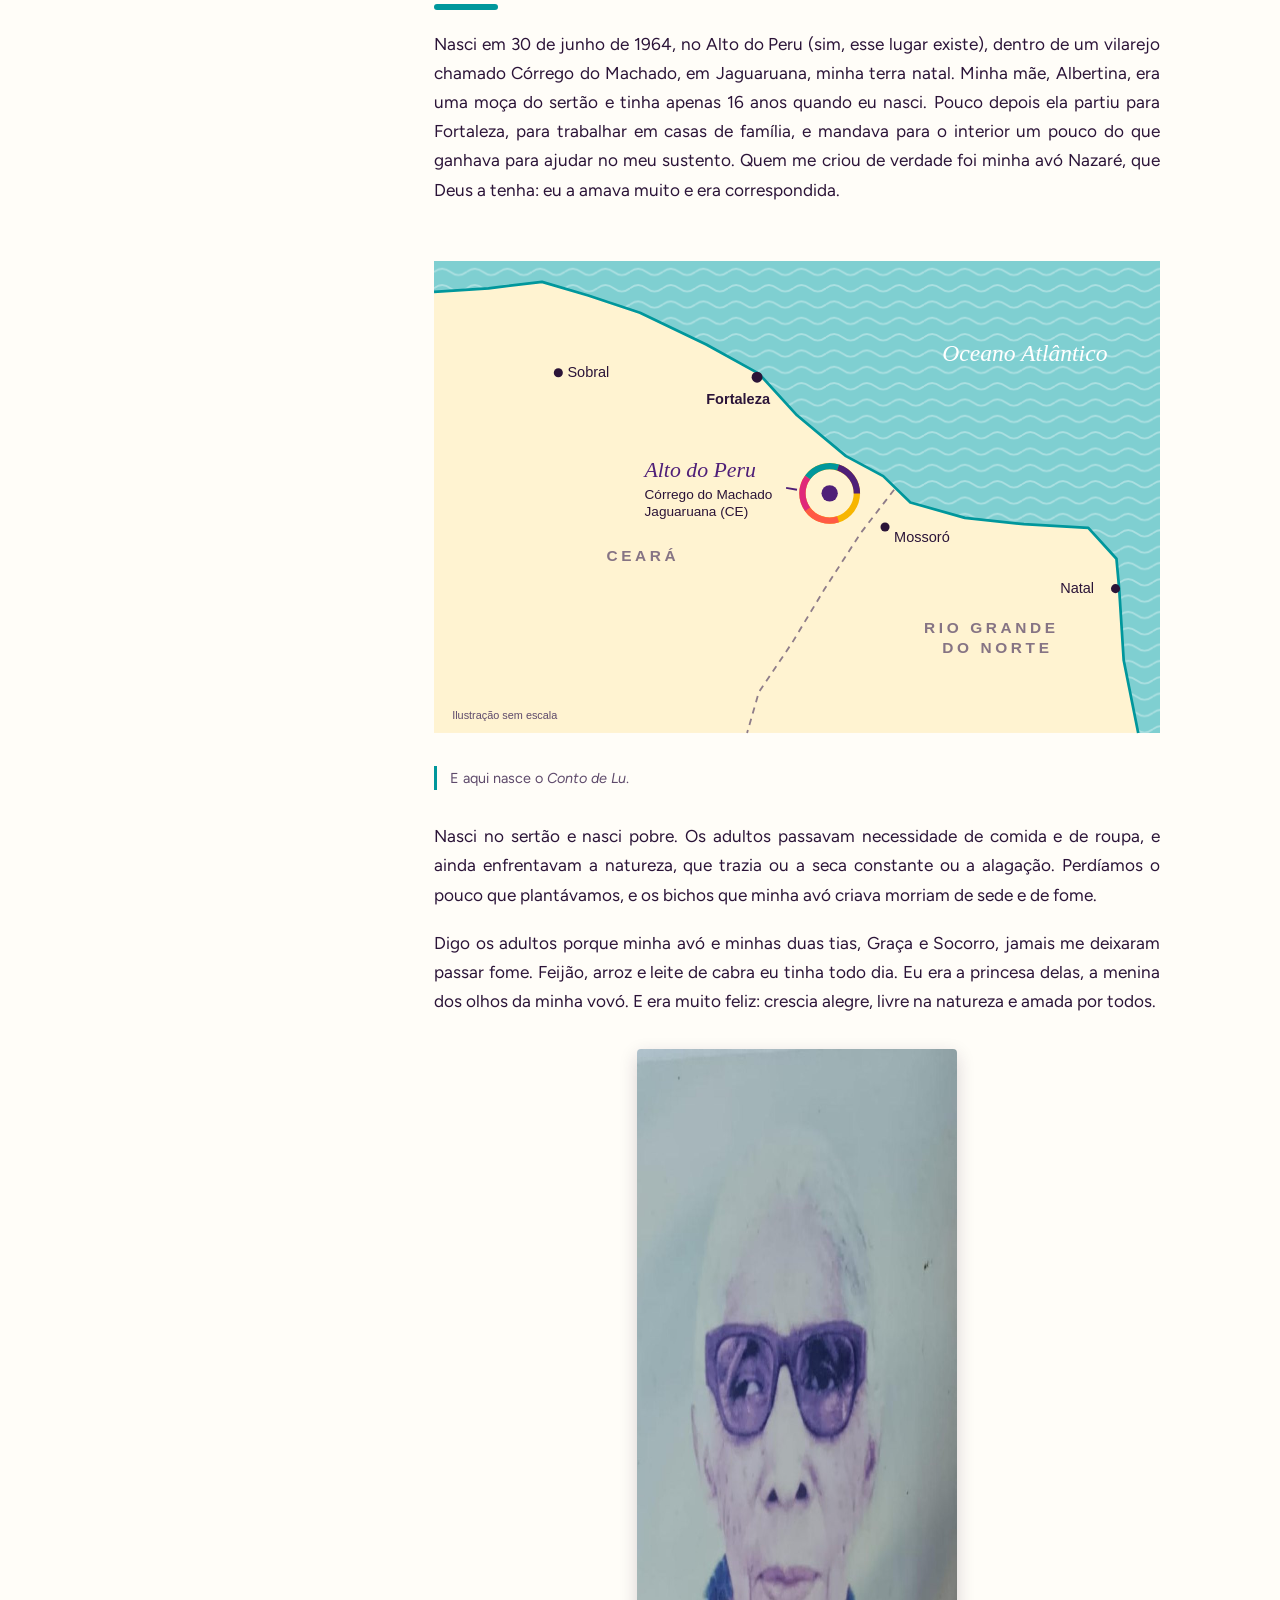
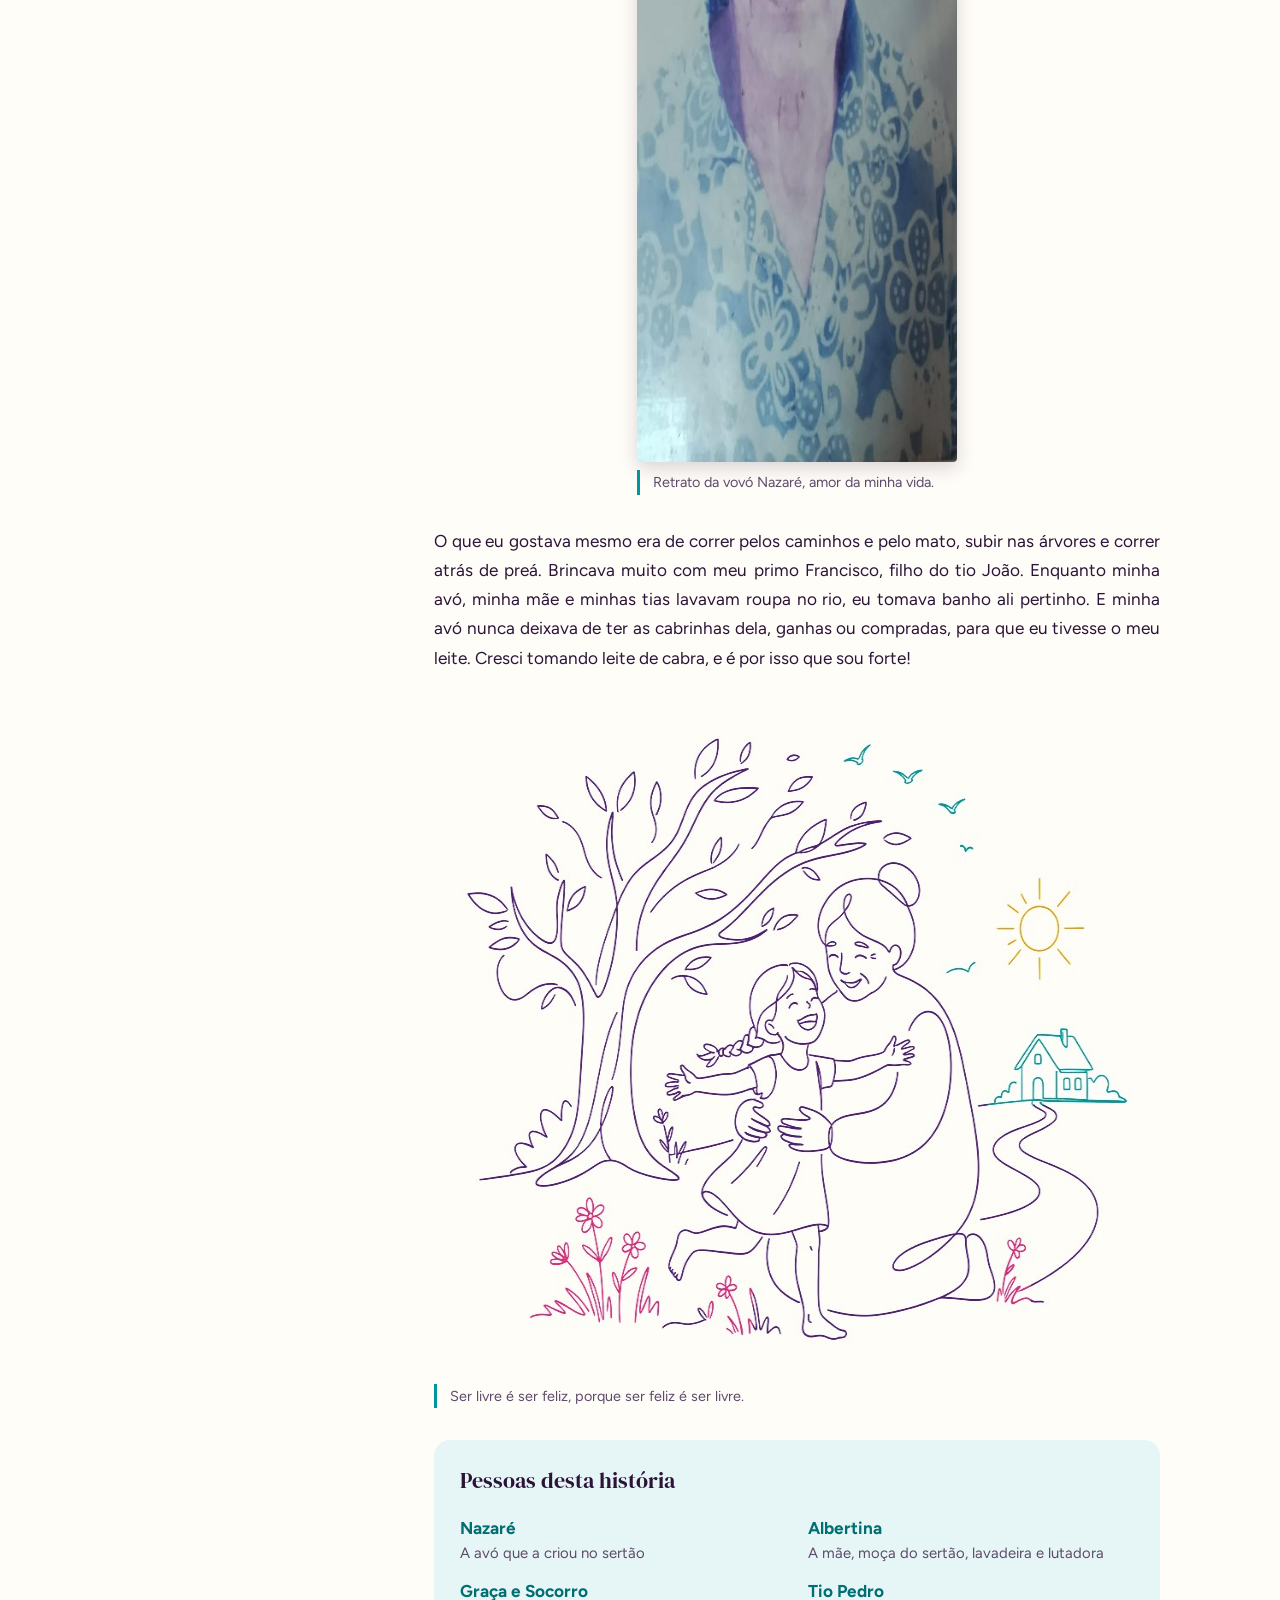
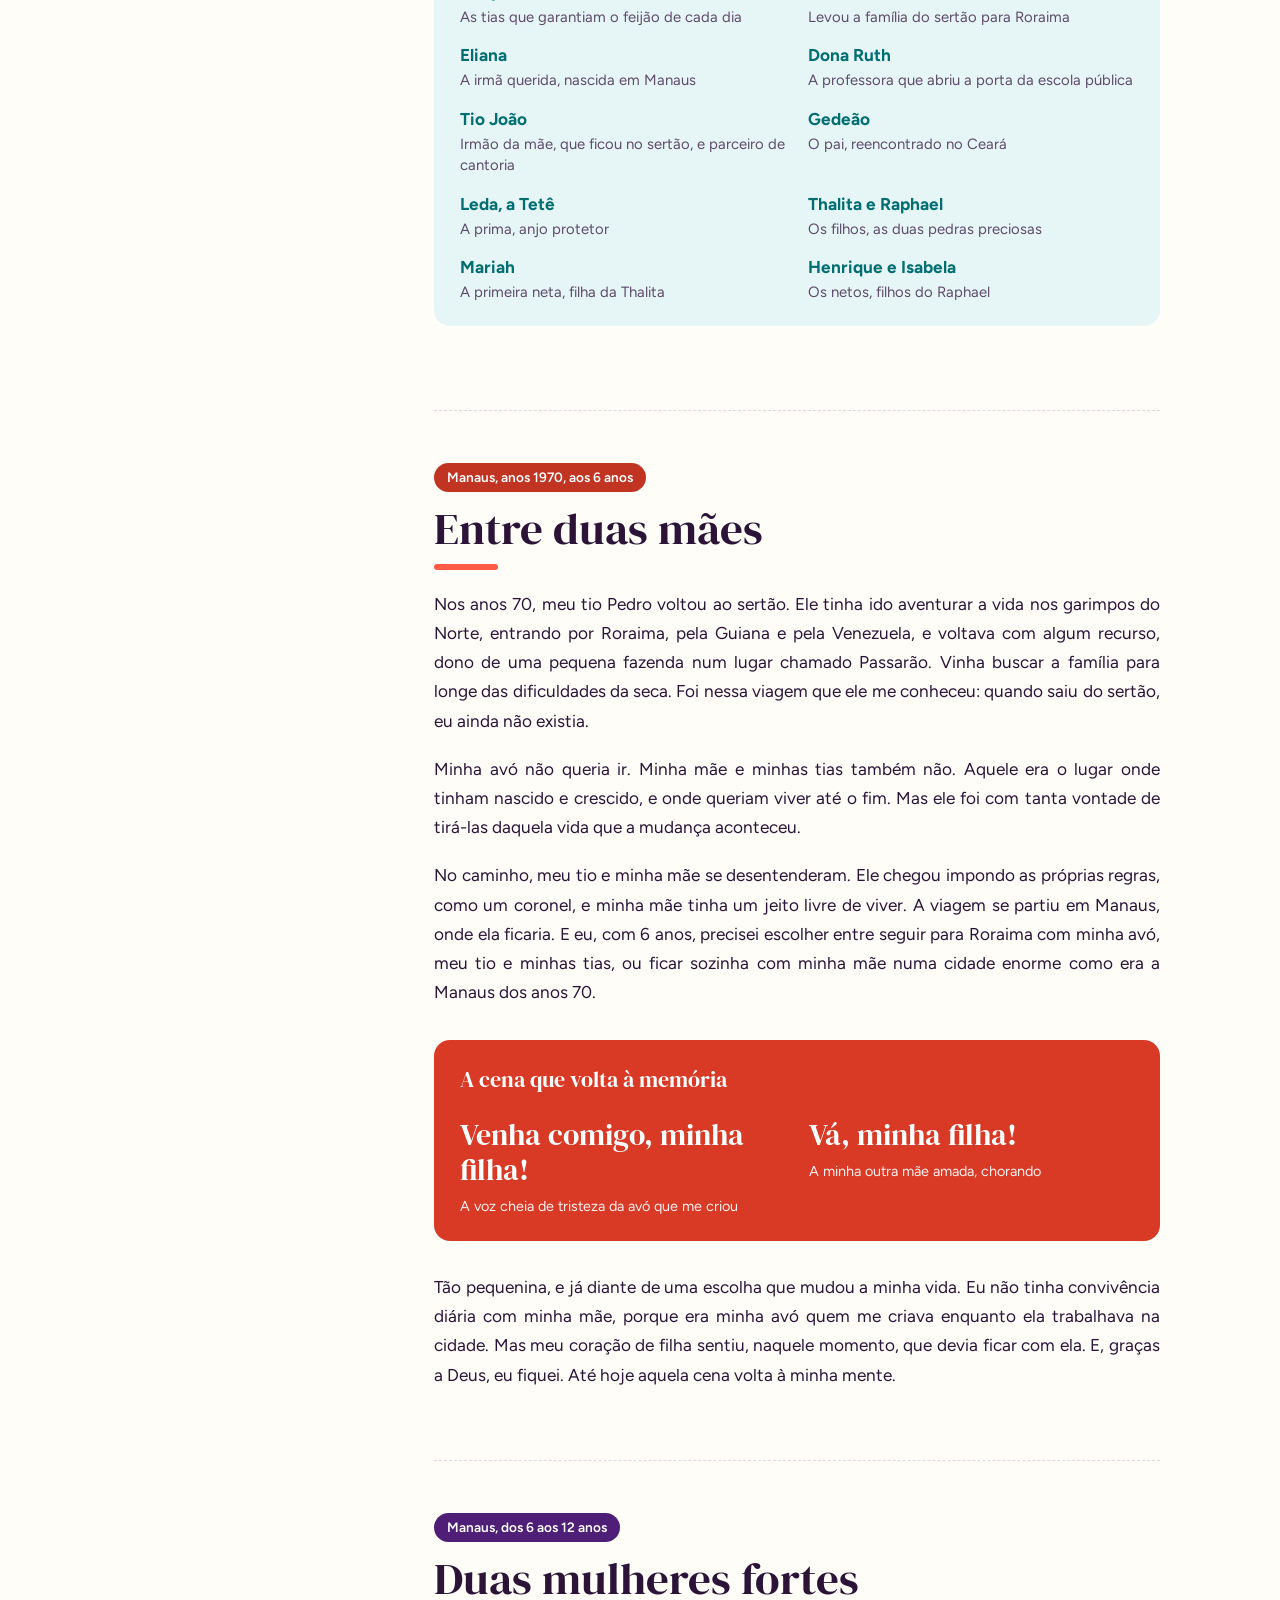
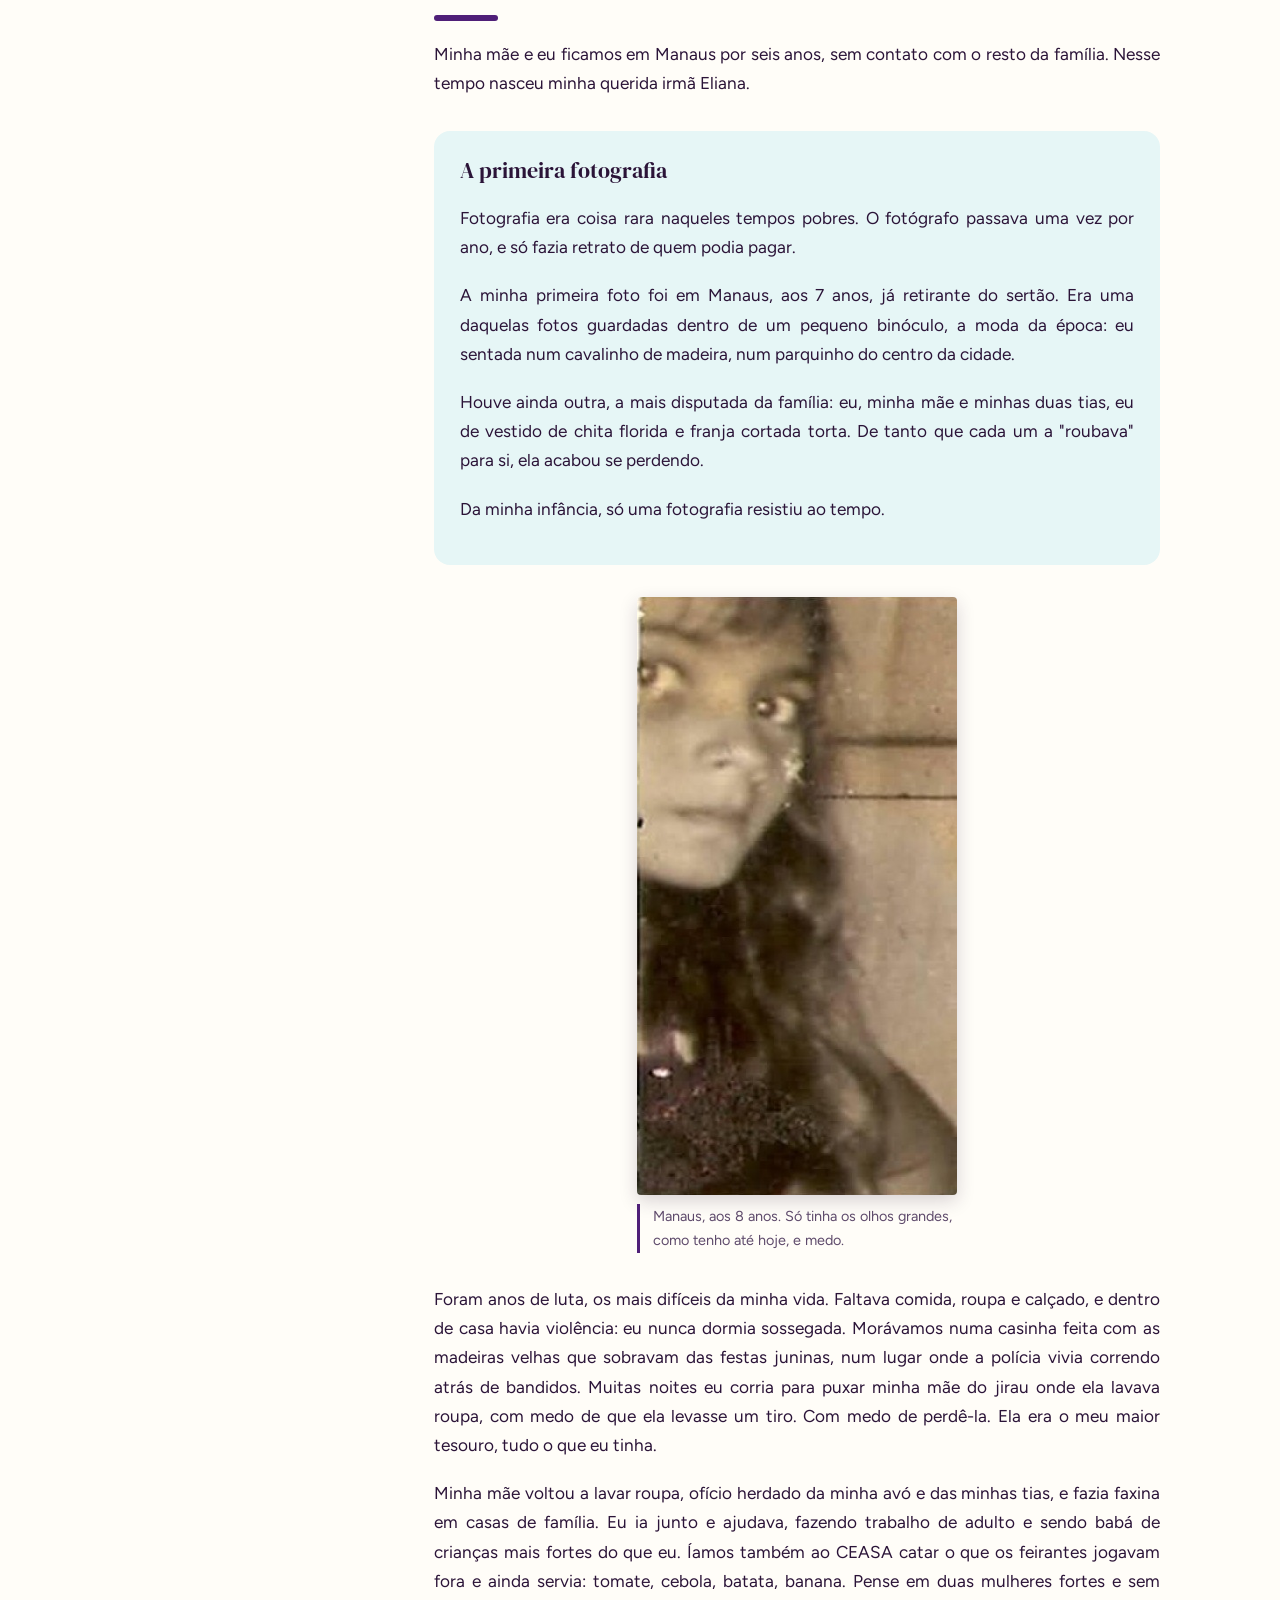
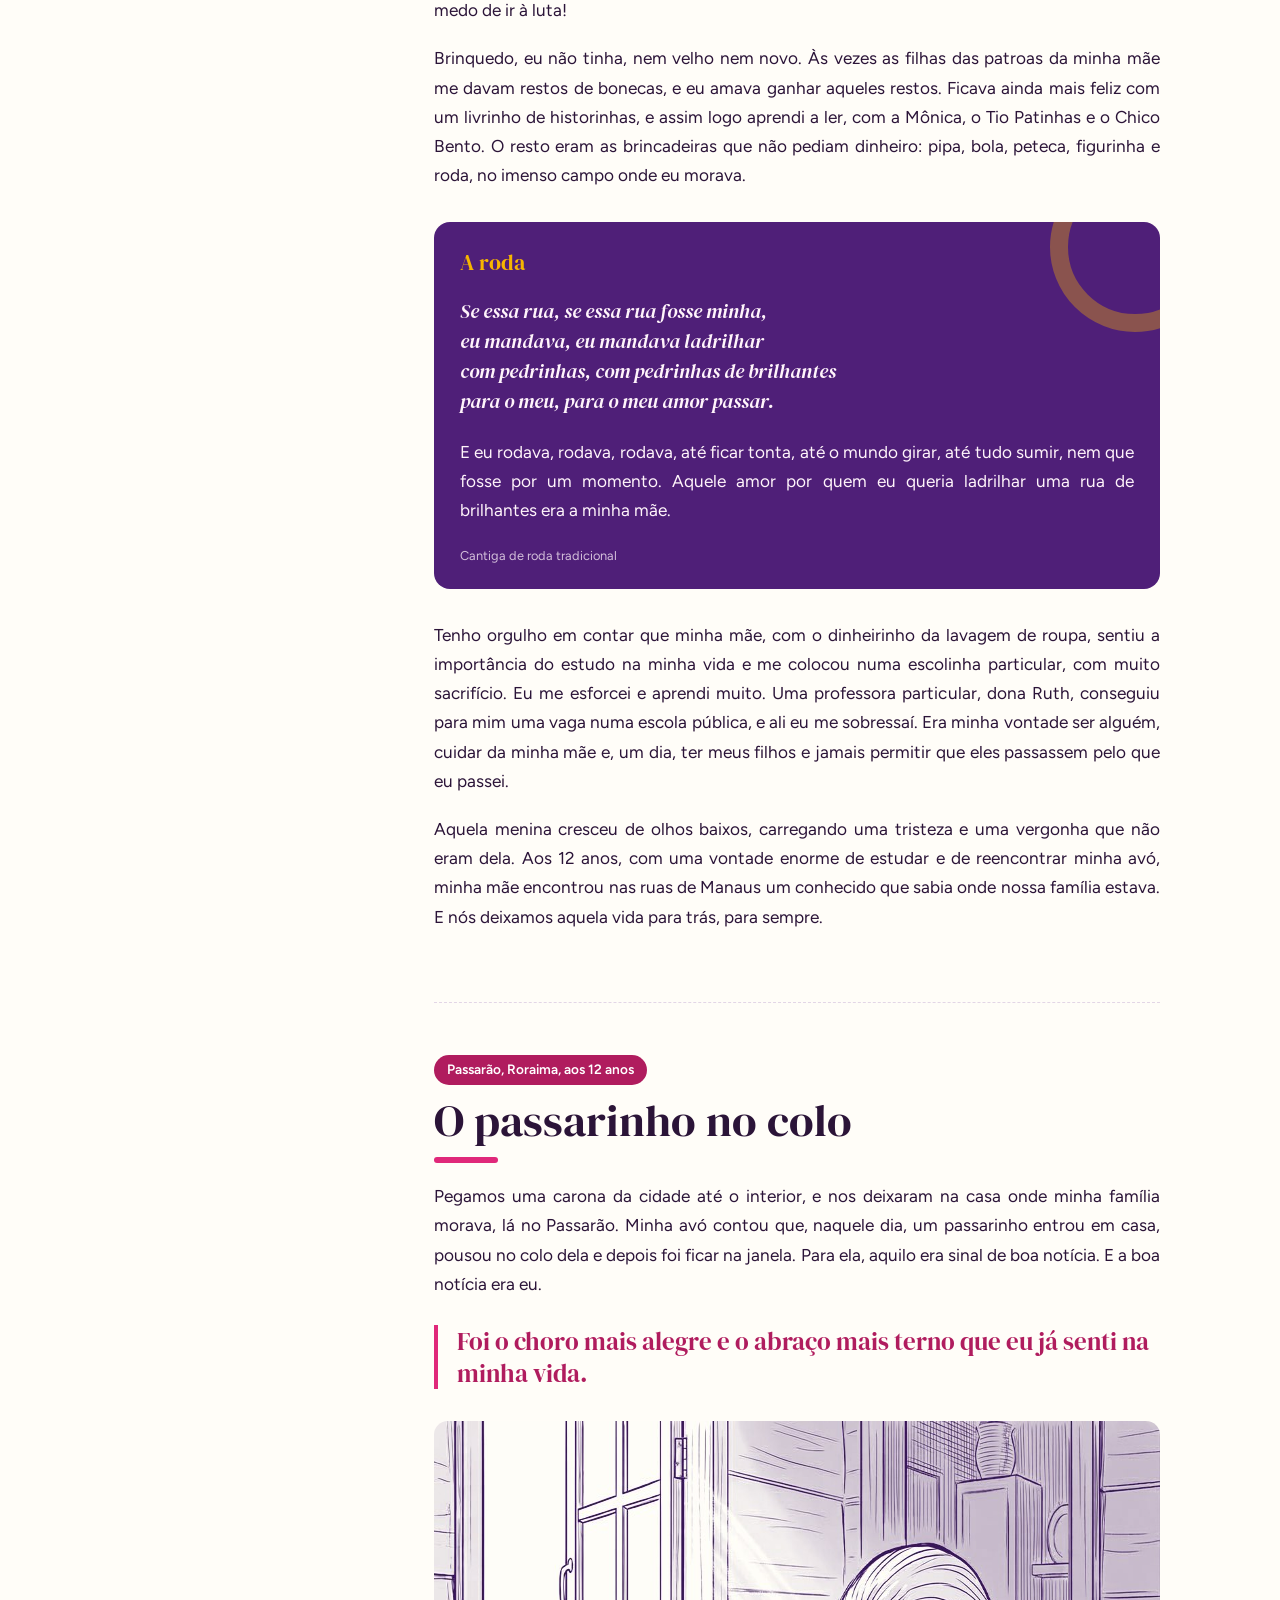
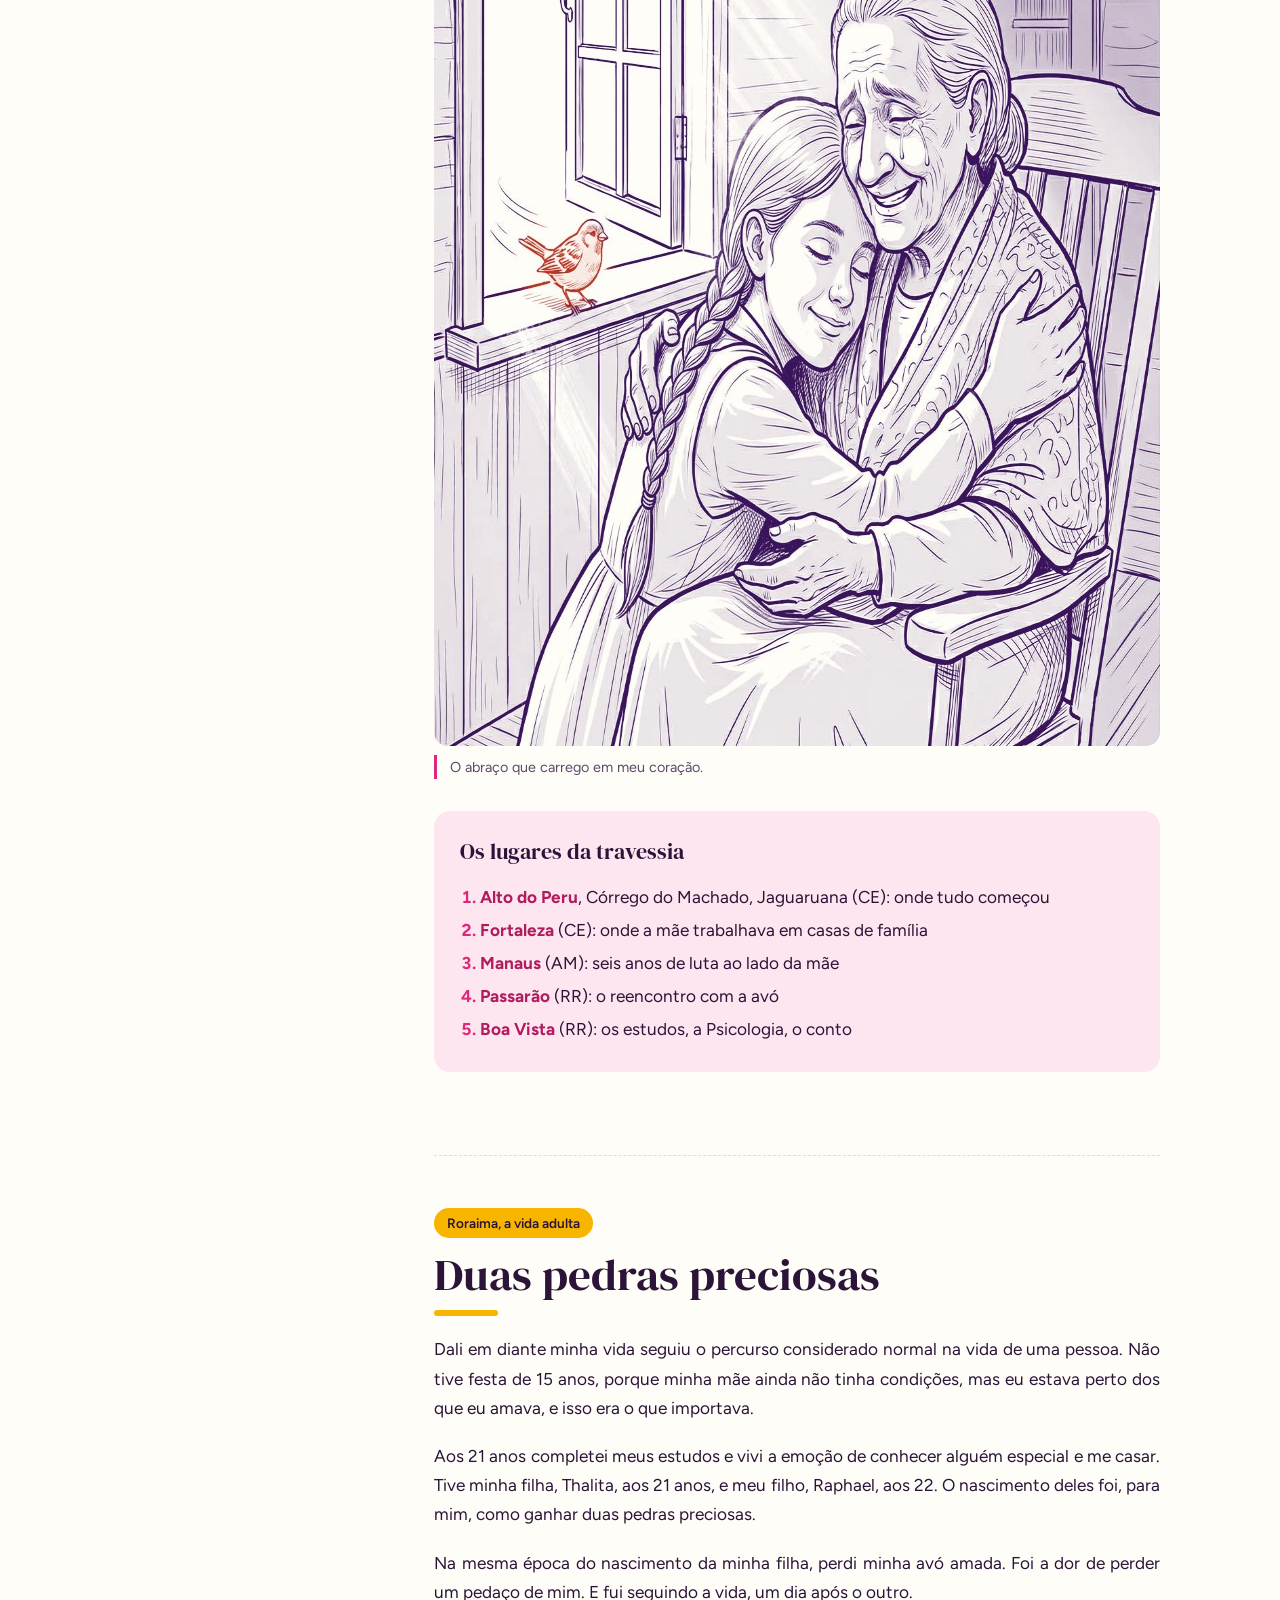
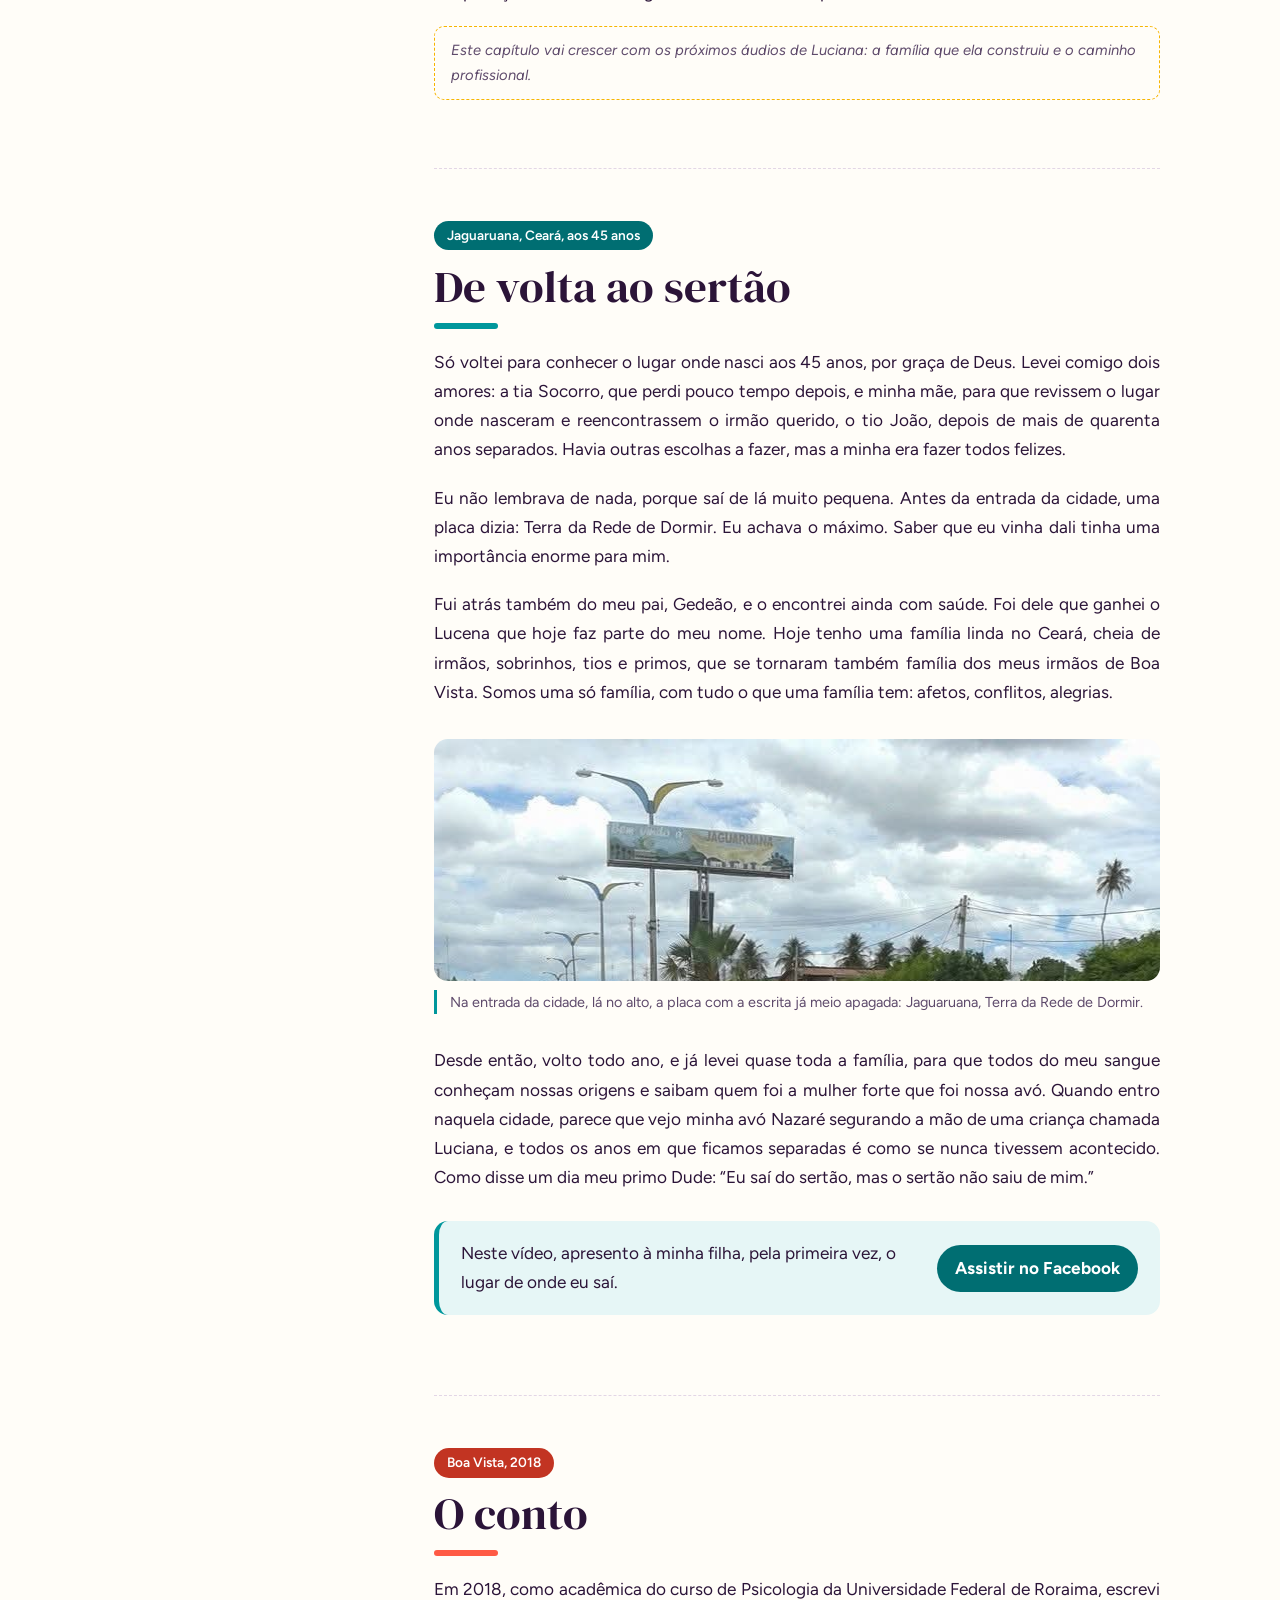
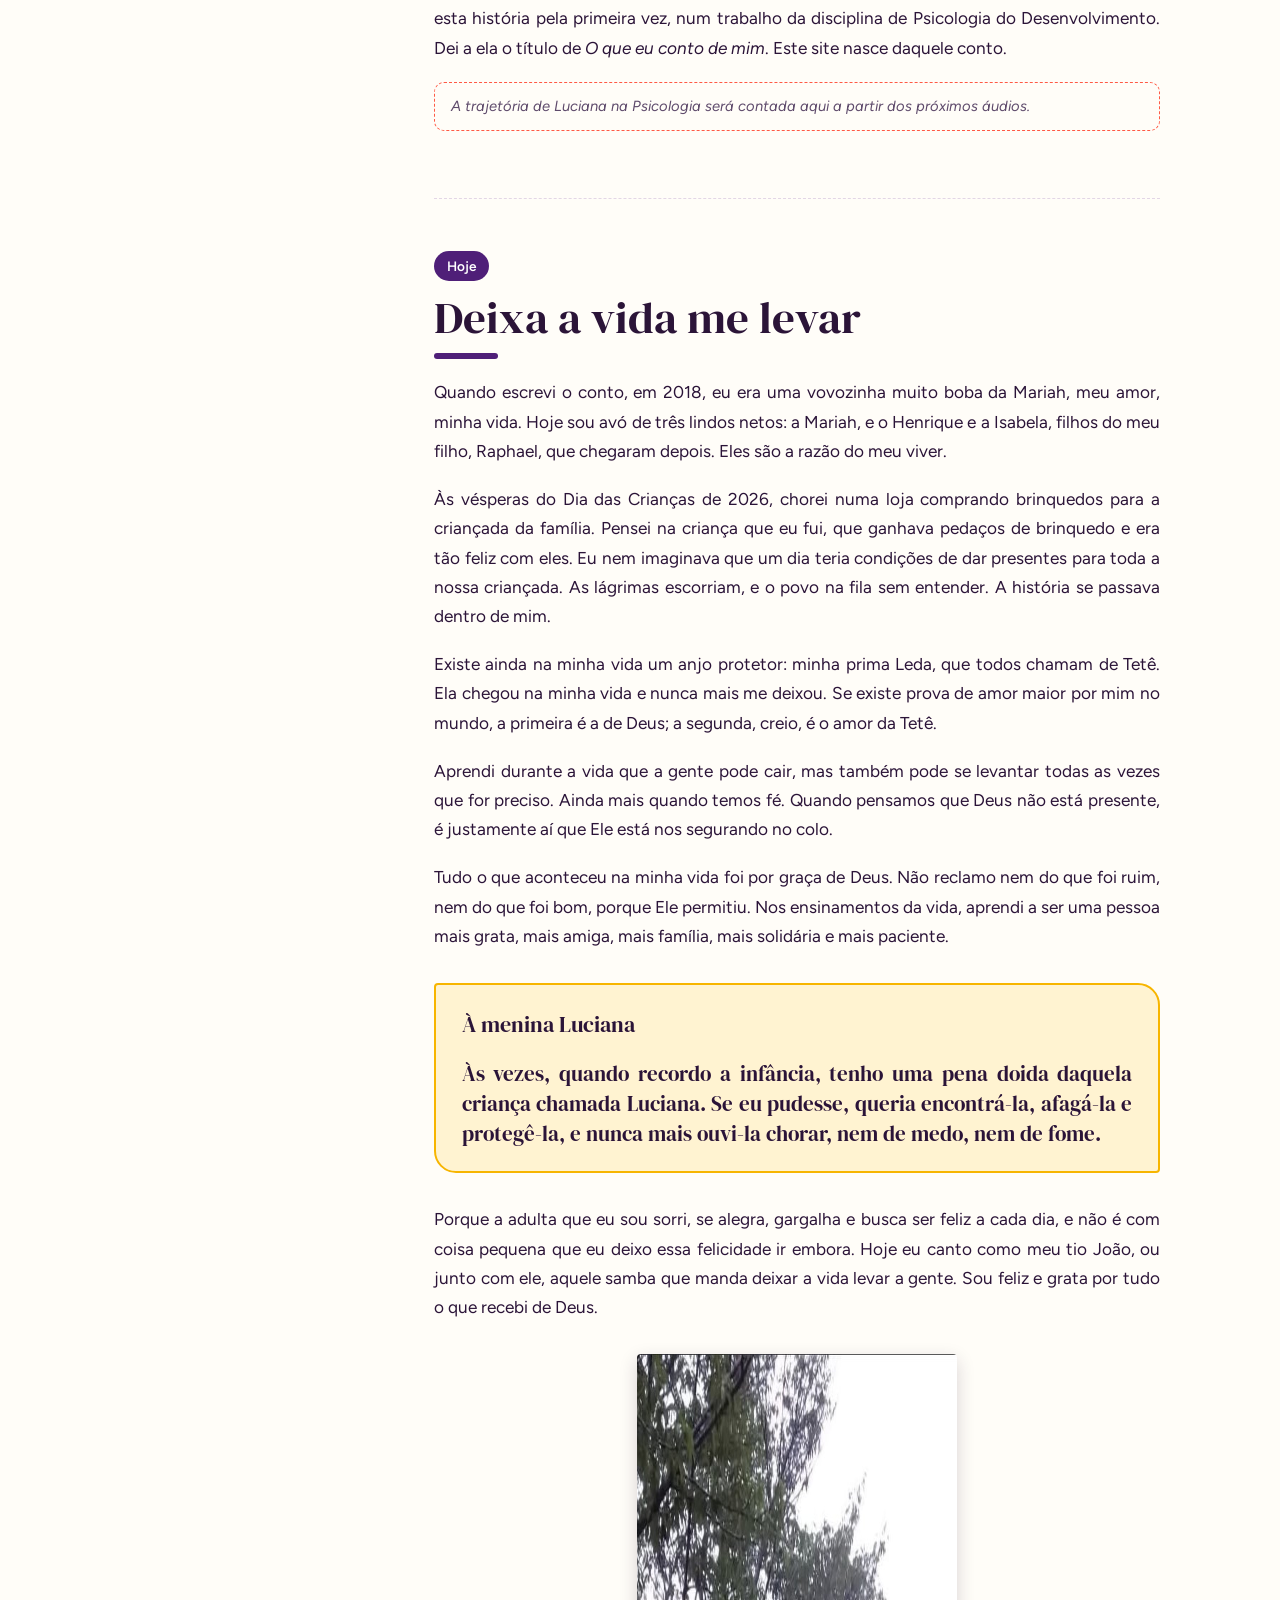
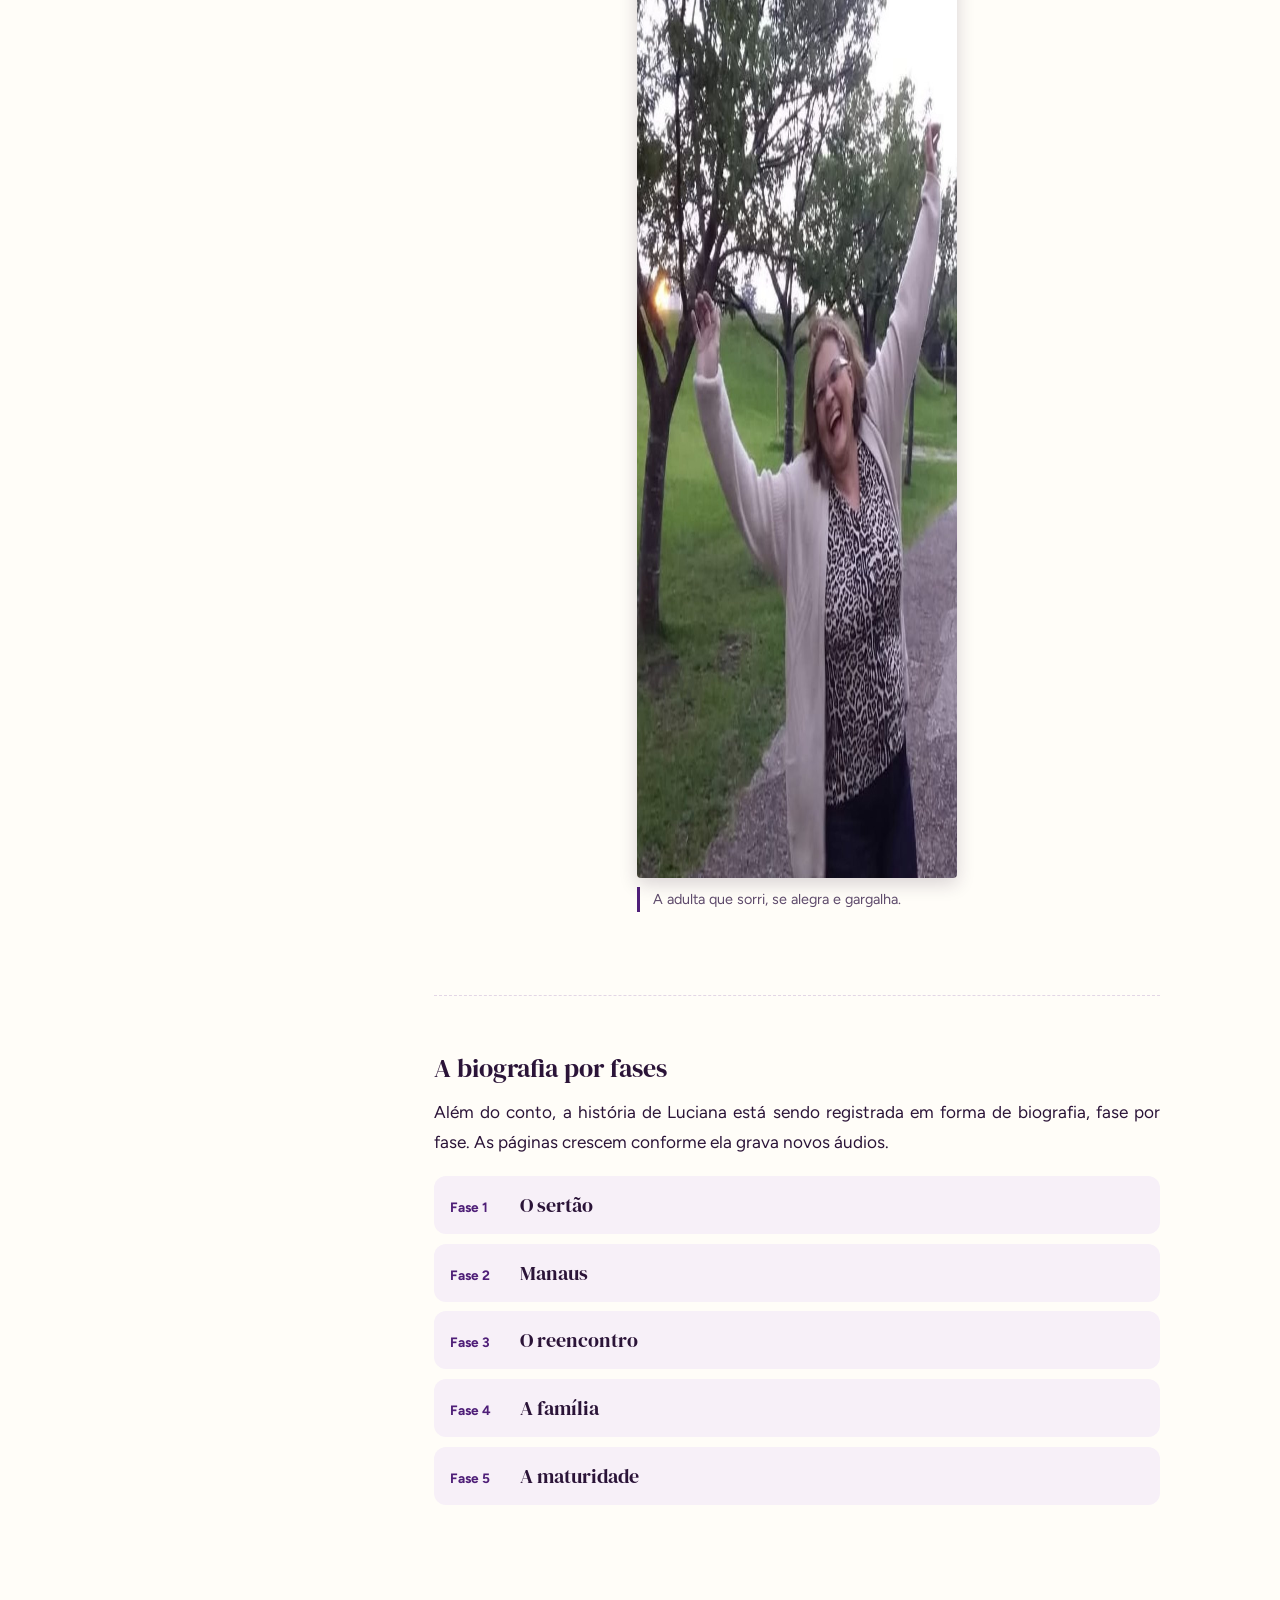
==== commit 49db58c5: "Legenda da placa de Jaguaruana Co-Authored-By: Claude Opus 5.5 <noreply@anthropic.com> Claude-Sessio" ====
--- a/index.html
+++ b/index.html
@@ -233,8 +233,8 @@
         <p>Fui atrás também do meu pai, Gedeão, e o encontrei ainda com saúde. Foi dele que ganhei o Lucena que hoje faz parte do meu nome. Hoje tenho uma família linda no Ceará, cheia de irmãos, sobrinhos, tios e primos, que se tornaram também família dos meus irmãos de Boa Vista. Somos uma só família, com tudo o que uma família tem: afetos, conflitos, alegrias.</p>
 
         <figure class="foto">
-          <img src="img/jaguaruana-entrada.jpg" alt="Avenida de entrada de Jaguaruana sob céu nublado, com postes, coqueiros e, no alto, a placa de boas-vindas com o nome da cidade." width="720" height="242" loading="lazy">
-          <figcaption>A placa na entrada de Jaguaruana, a Terra da Rede de Dormir.</figcaption>
+          <img src="img/jaguaruana-entrada.jpg" alt="Avenida de entrada de Jaguaruana sob céu nublado, com postes, coqueiros e, no alto, a placa de boas-vindas, de letras desbotadas, com o nome da cidade." width="720" height="242" loading="lazy">
+          <figcaption>Na entrada da cidade, lá no alto, a placa com a escrita já meio apagada: Jaguaruana, Terra da Rede de Dormir.</figcaption>
         </figure>
         <p>Desde então, volto todo ano, e já levei quase toda a família, para que todos do meu sangue conheçam nossas origens e saibam quem foi a mulher forte que foi nossa avó. Quando entro naquela cidade, parece que vejo minha avó Nazaré segurando a mão de uma criança chamada Luciana, e todos os anos em que ficamos separadas é como se nunca tivessem acontecido. Como disse um dia meu primo Dude: “Eu saí do sertão, mas o sertão não saiu de mim.”</p>
 
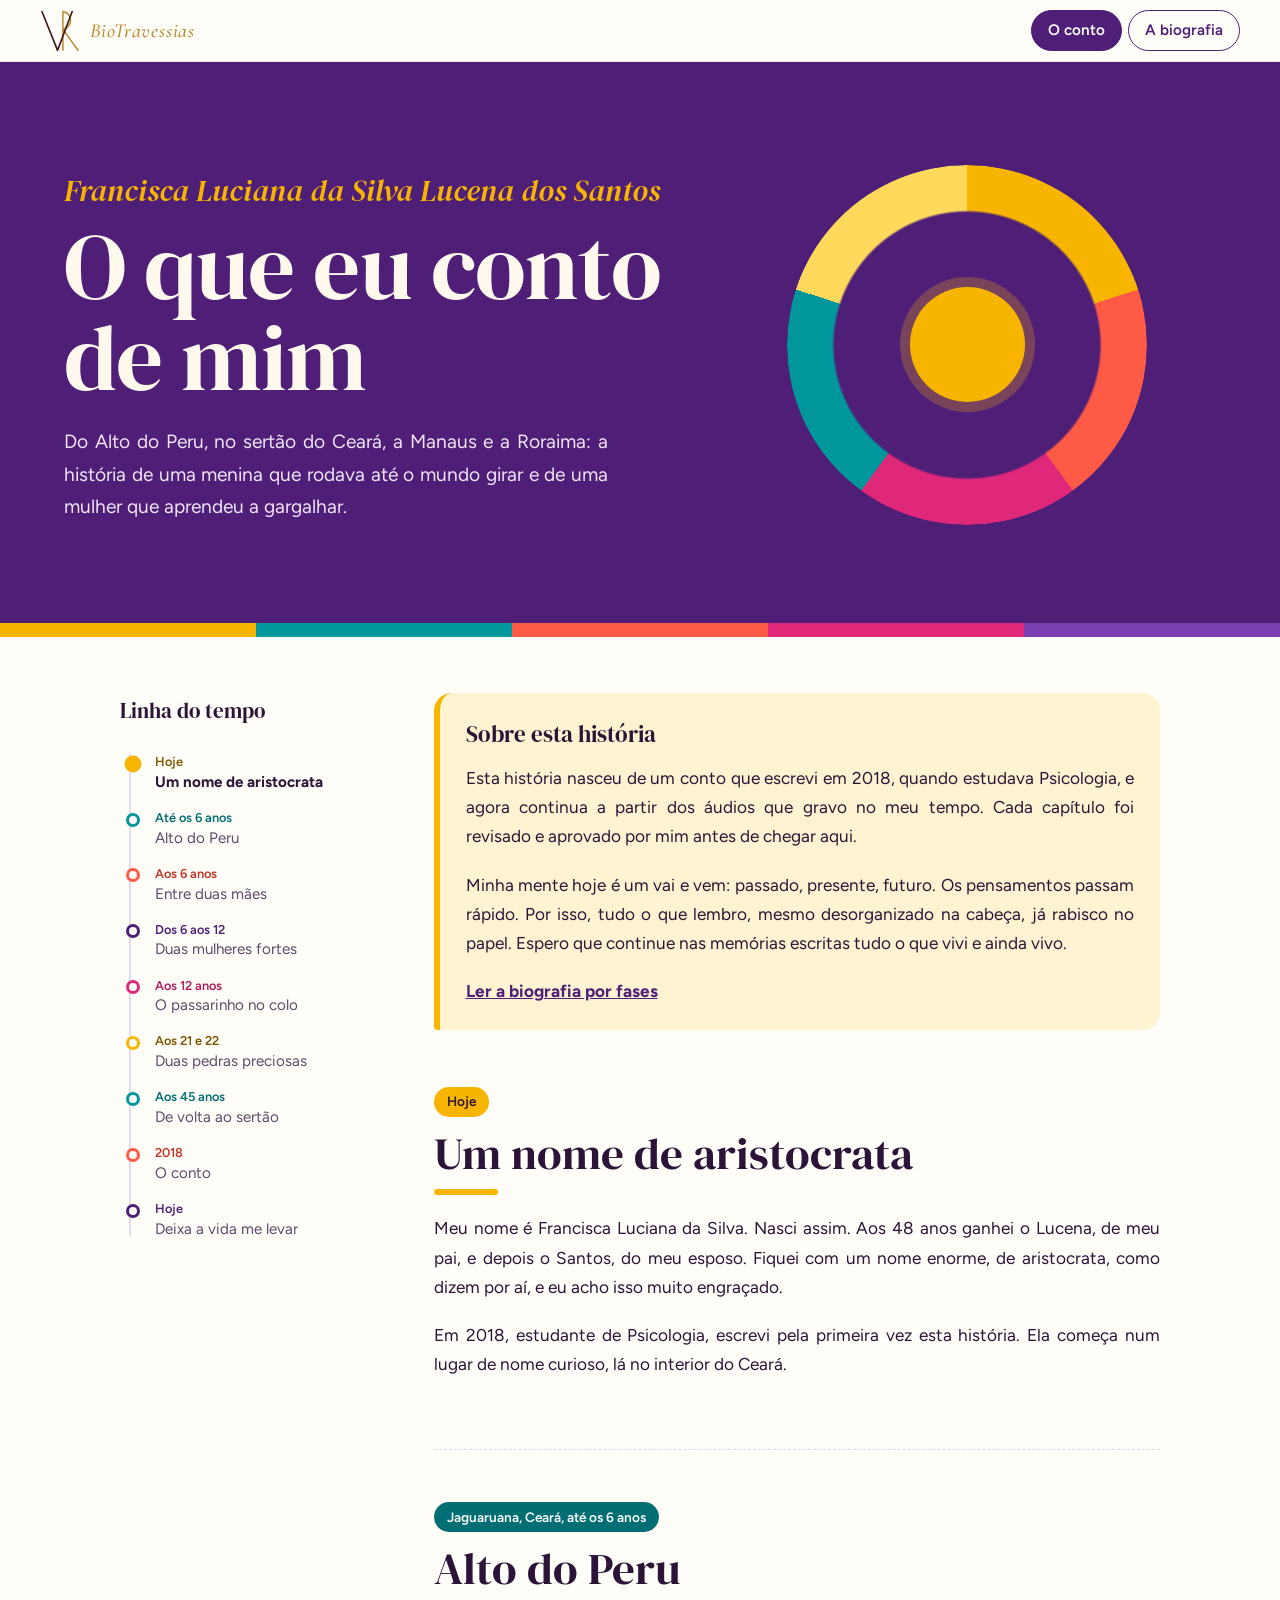
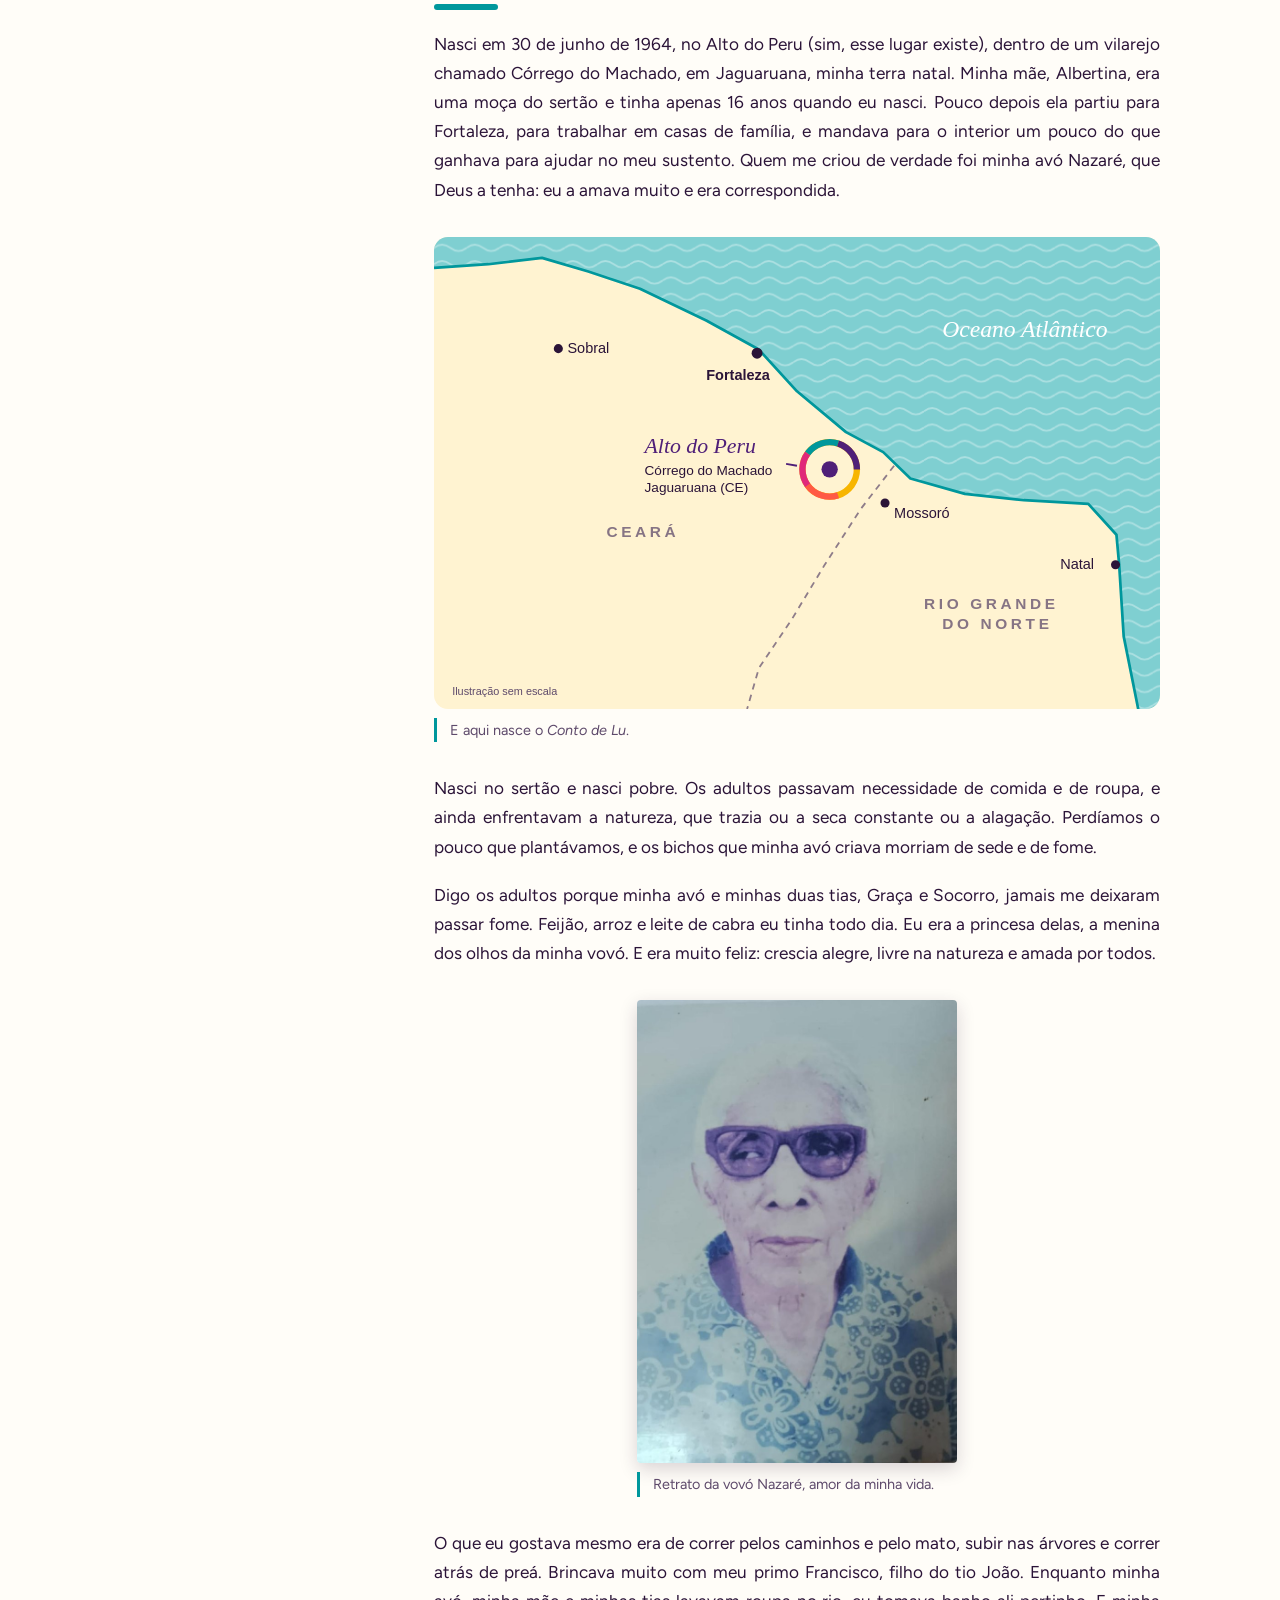
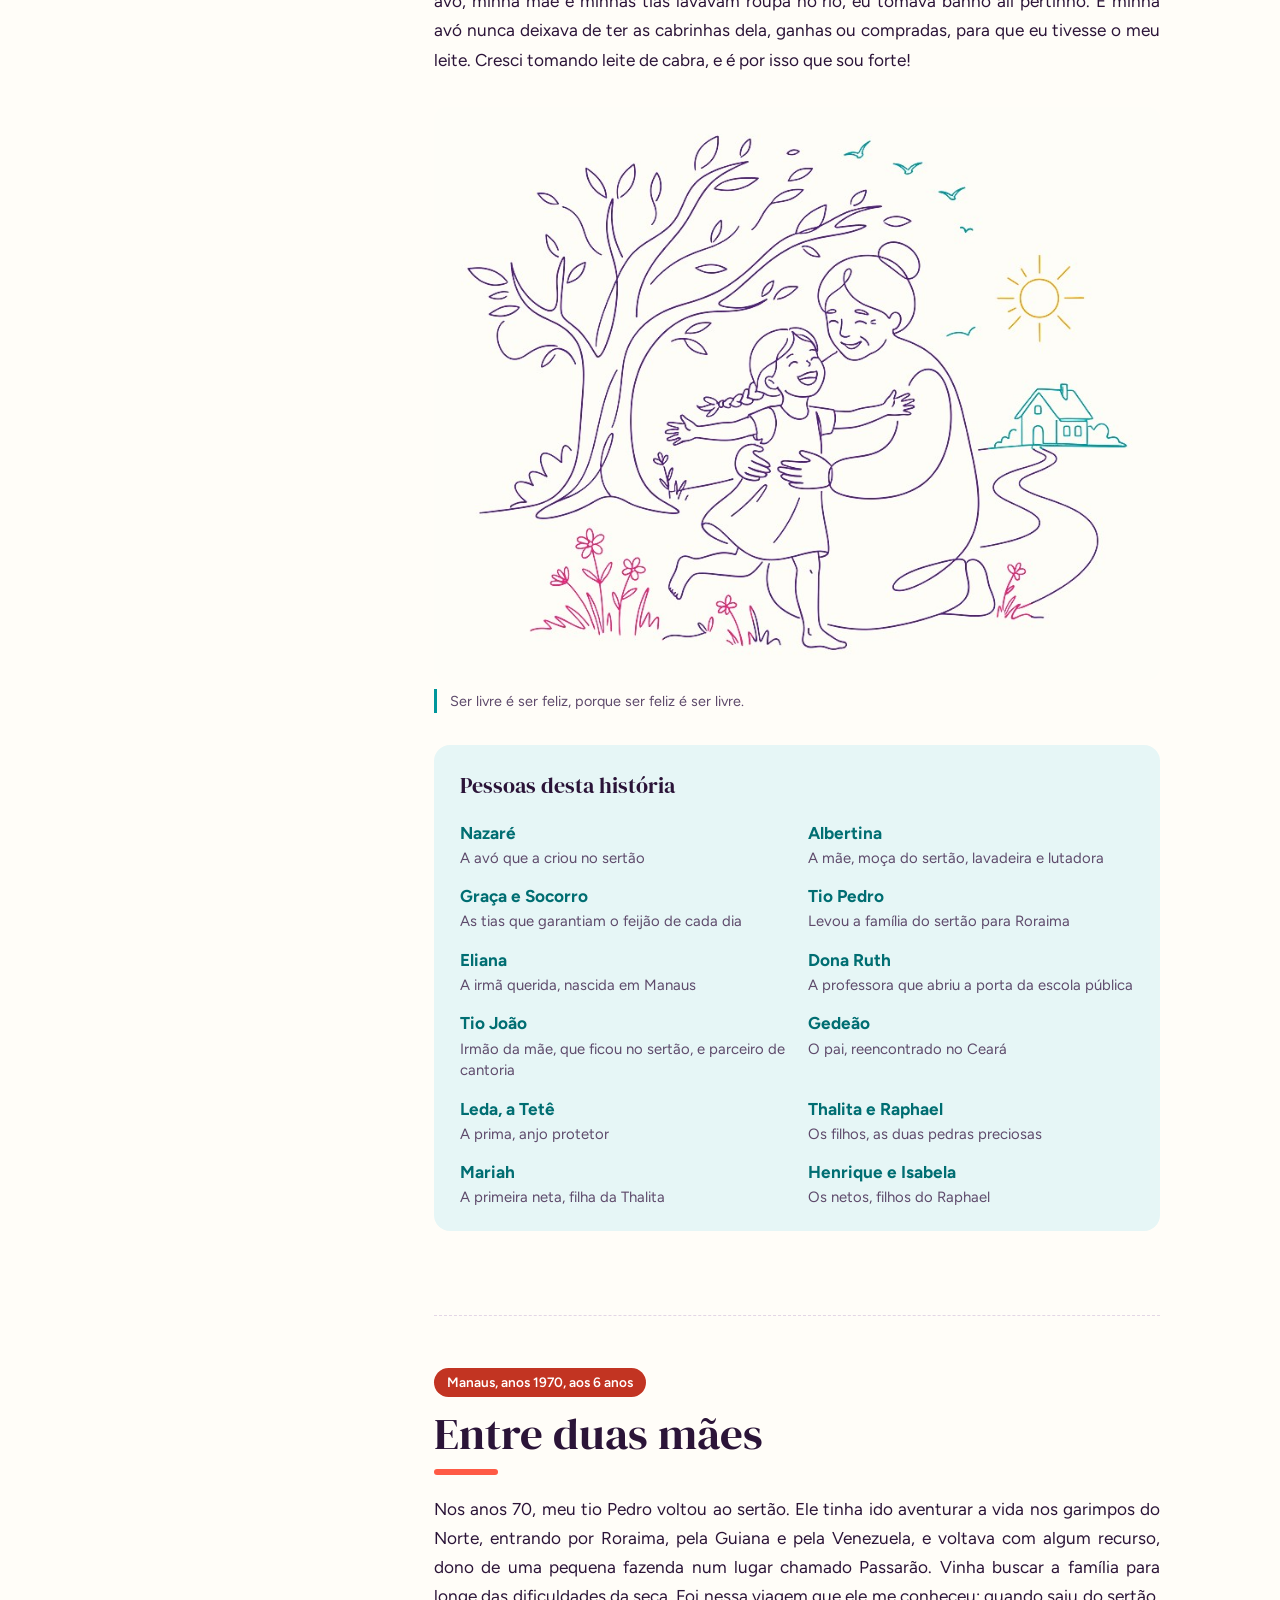
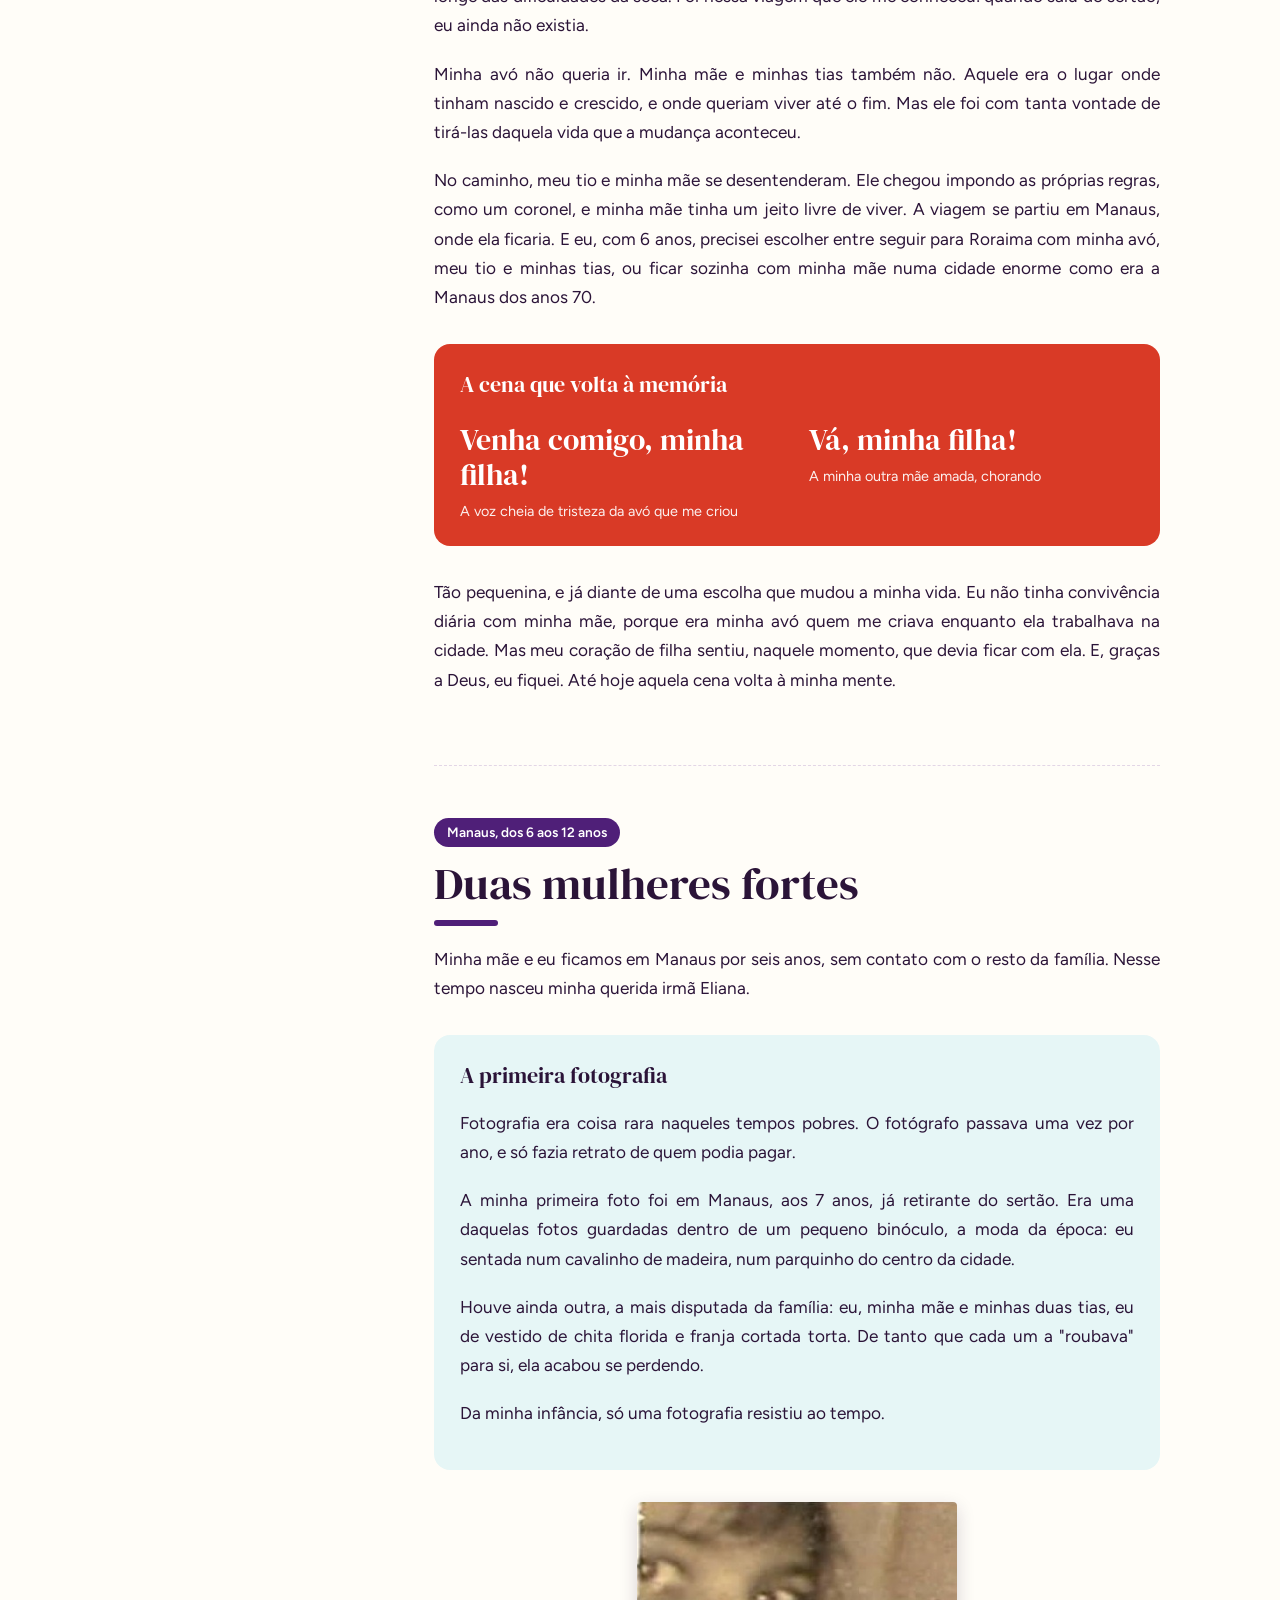
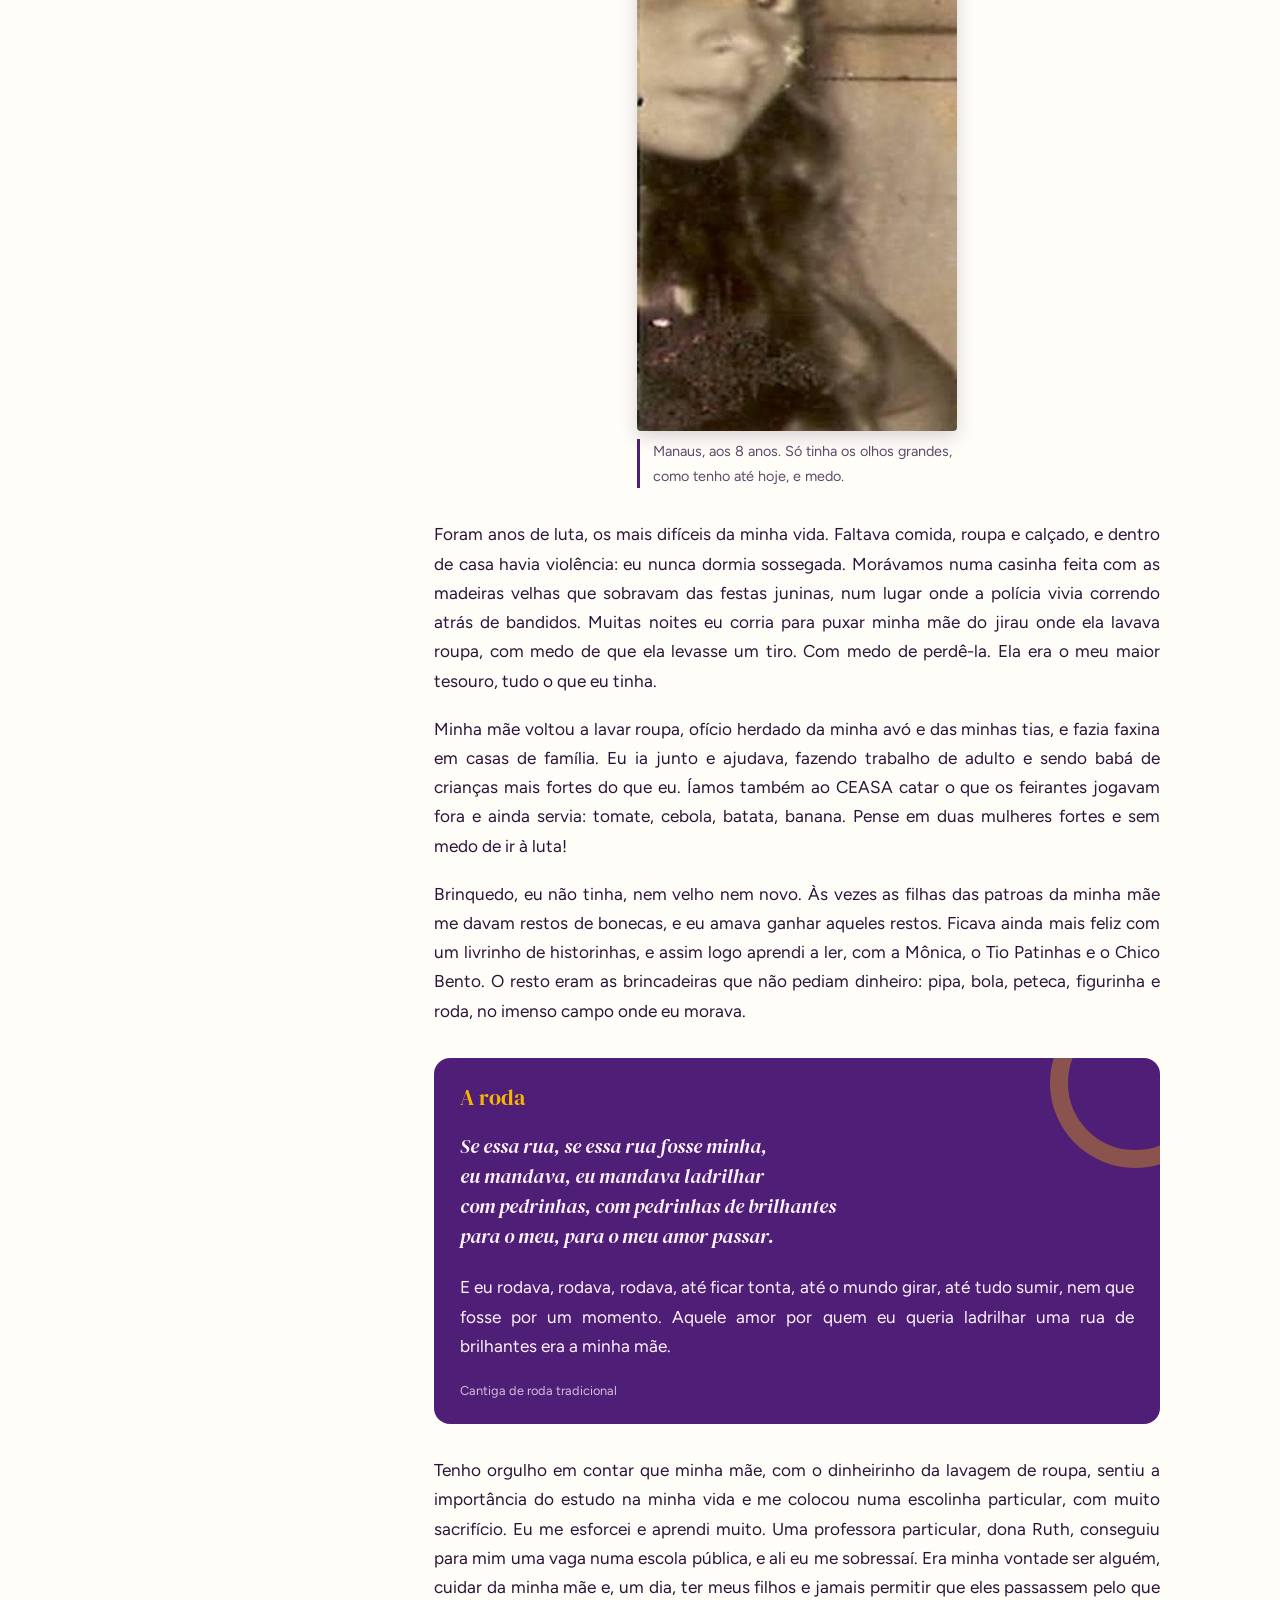
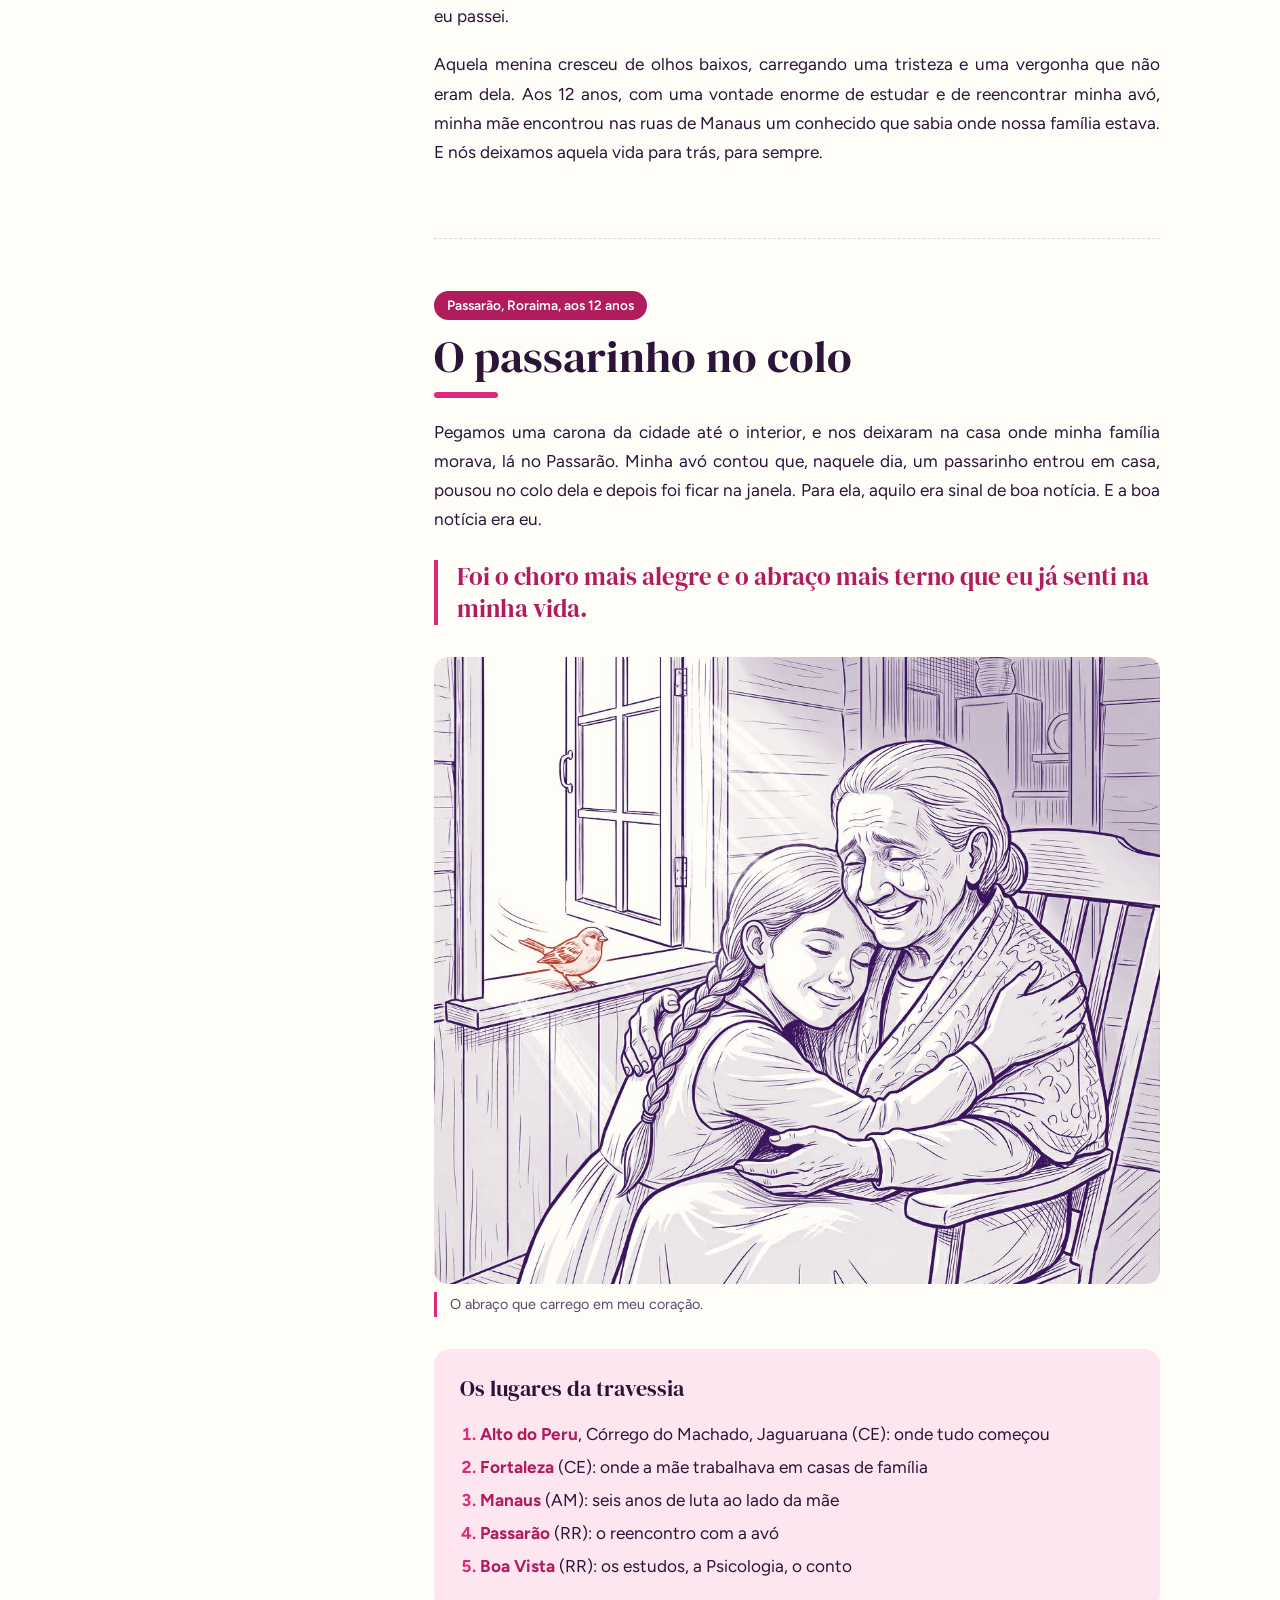
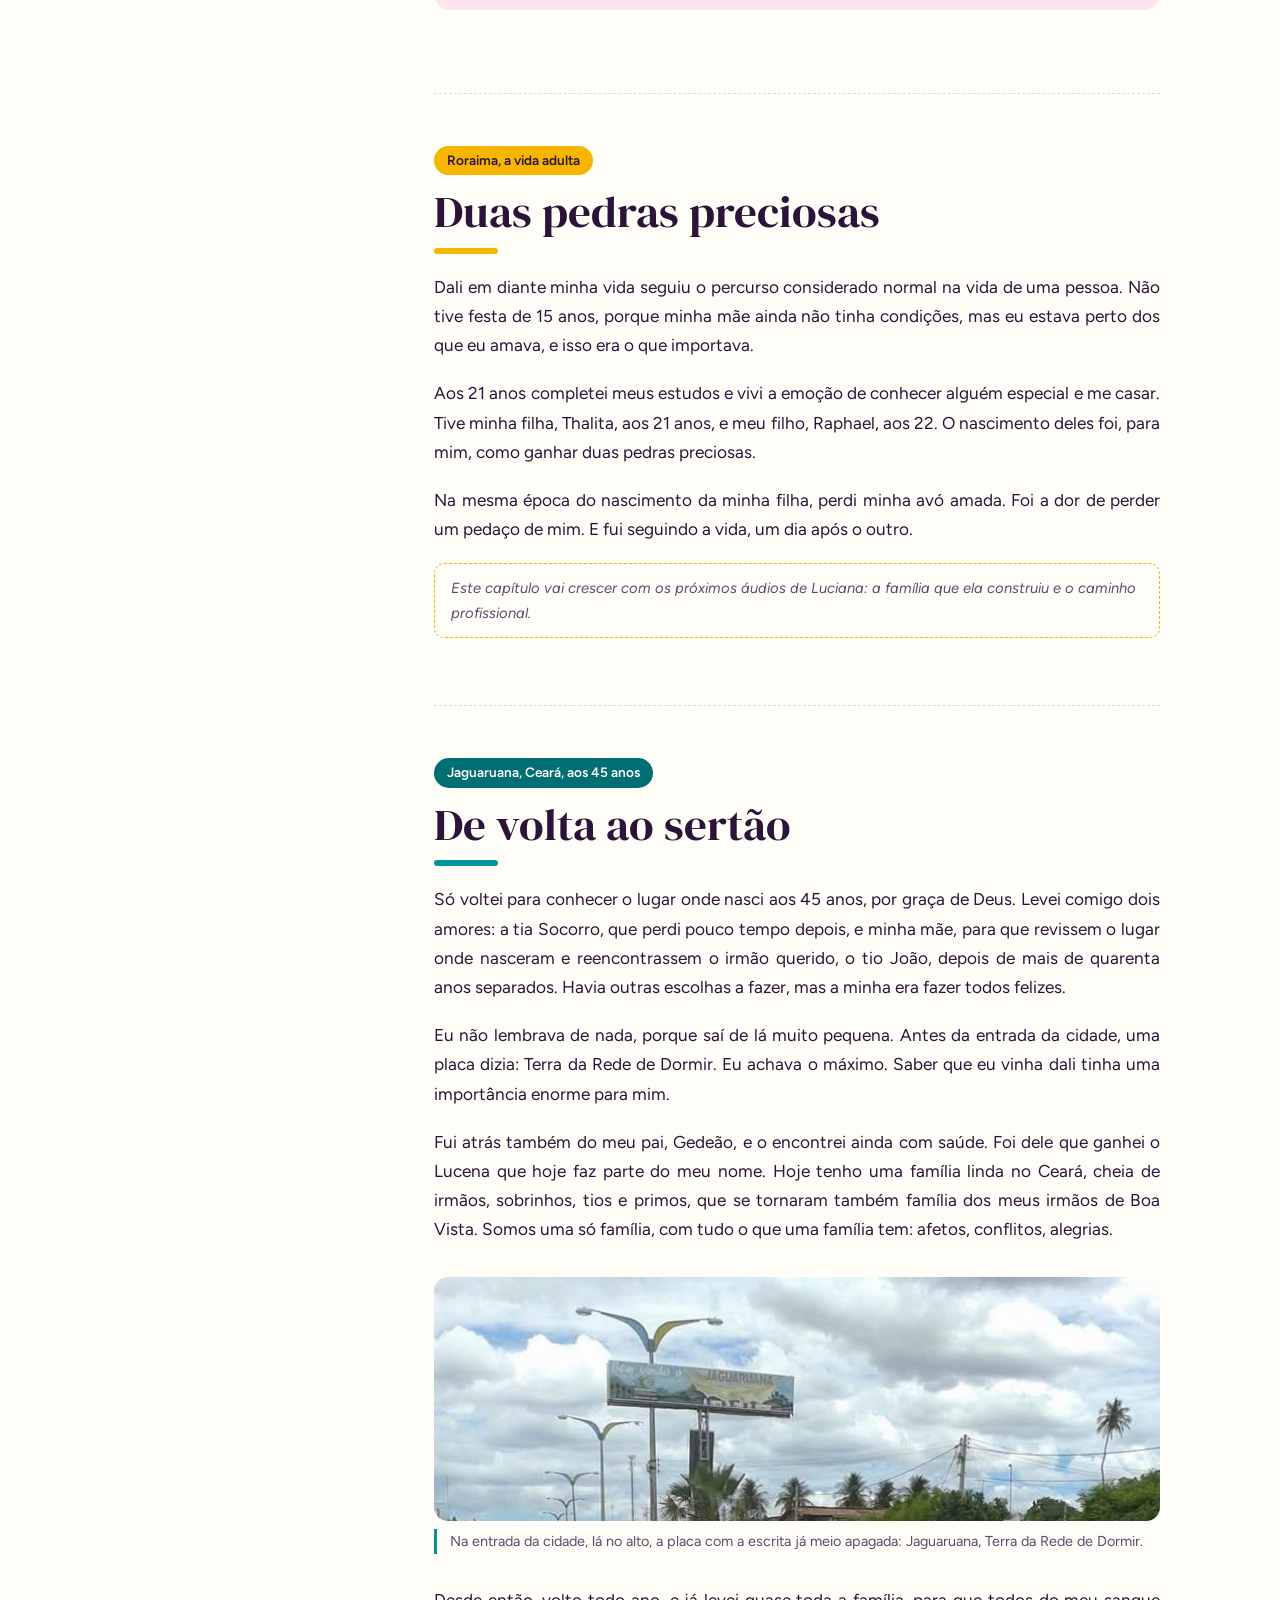
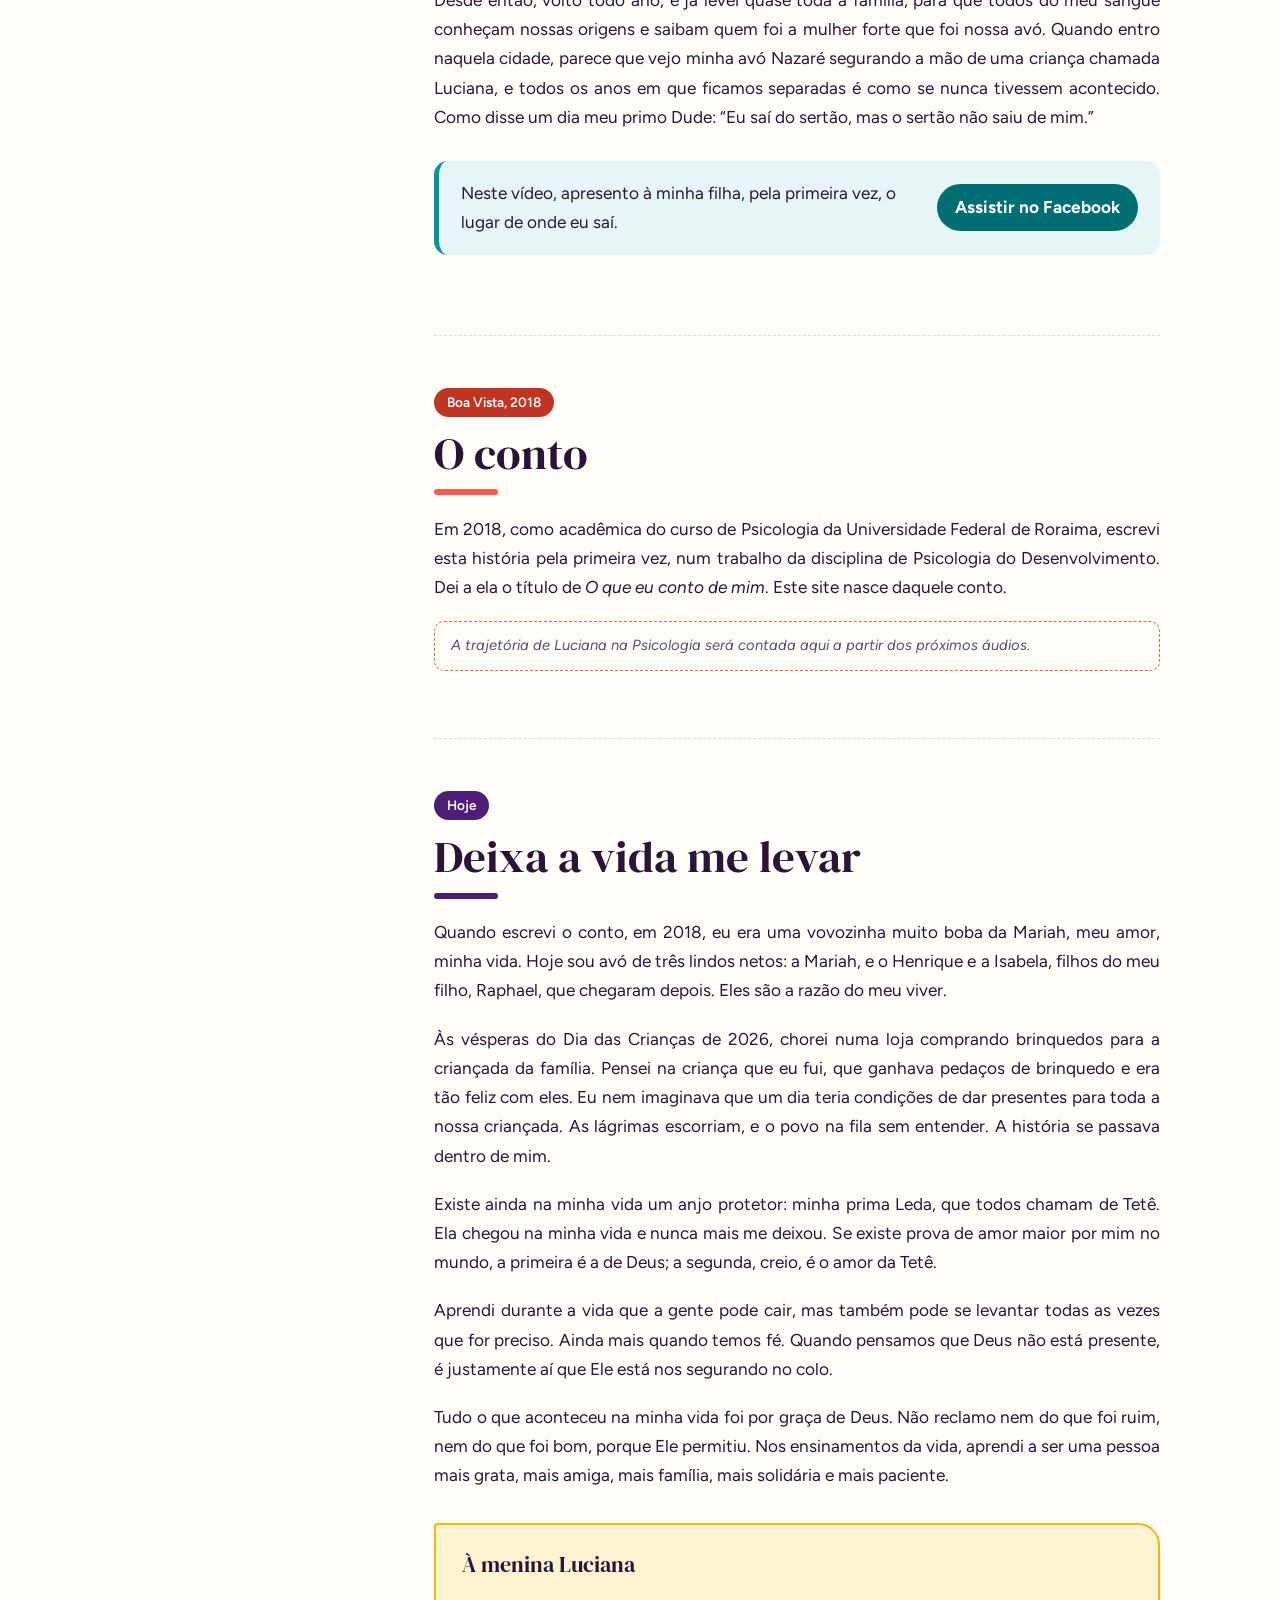
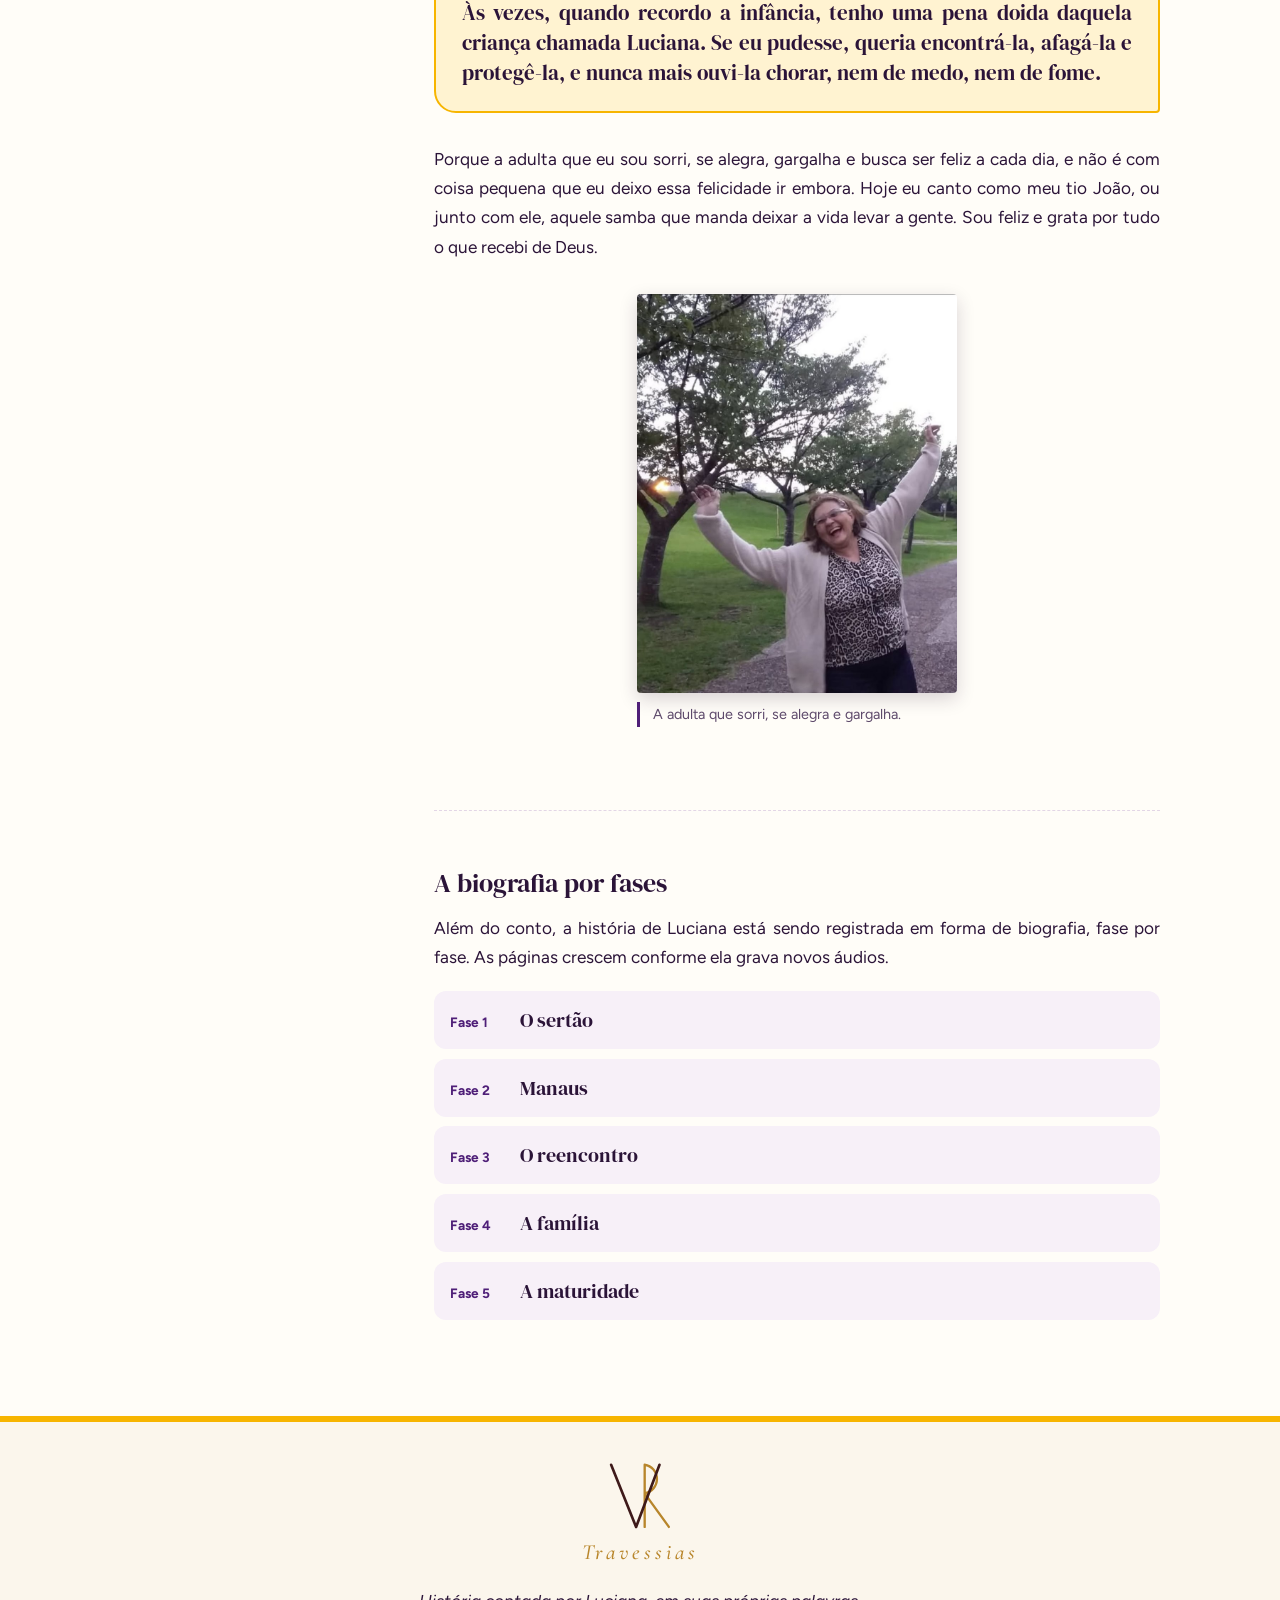
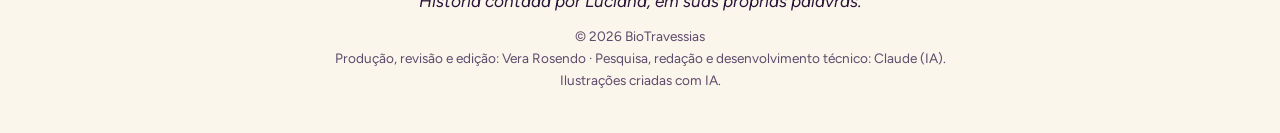
==== commit 05244f5e: "Força o navegador a baixar o CSS novo Co-Authored-By: Claude Opus 5.5 <noreply@anthropic.com> Claude" ====
--- a/index.html
+++ b/index.html
@@ -21,7 +21,7 @@
   <link rel="preconnect" href="https://fonts.googleapis.com">
   <link rel="preconnect" href="https://fonts.gstatic.com" crossorigin>
   <link href="https://fonts.googleapis.com/css2?family=DM+Serif+Display:ital@0;1&family=Figtree:ital,wght@0,400;0,600;0,700;1,400&family=Cormorant+Garamond:ital,wght@1,500&display=swap" rel="stylesheet">
-  <link rel="stylesheet" href="css/style.css">
+  <link rel="stylesheet" href="css/style.css?v=2">
 </head>
 <body>
 
--- a/css/style.css
+++ b/css/style.css
@@ -392,6 +392,7 @@
   width: 100%;
   border-radius: 14px;
 }
+.foto img { height: auto; }
 .foto__vazio {
   aspect-ratio: 4 / 3;
   display: grid;
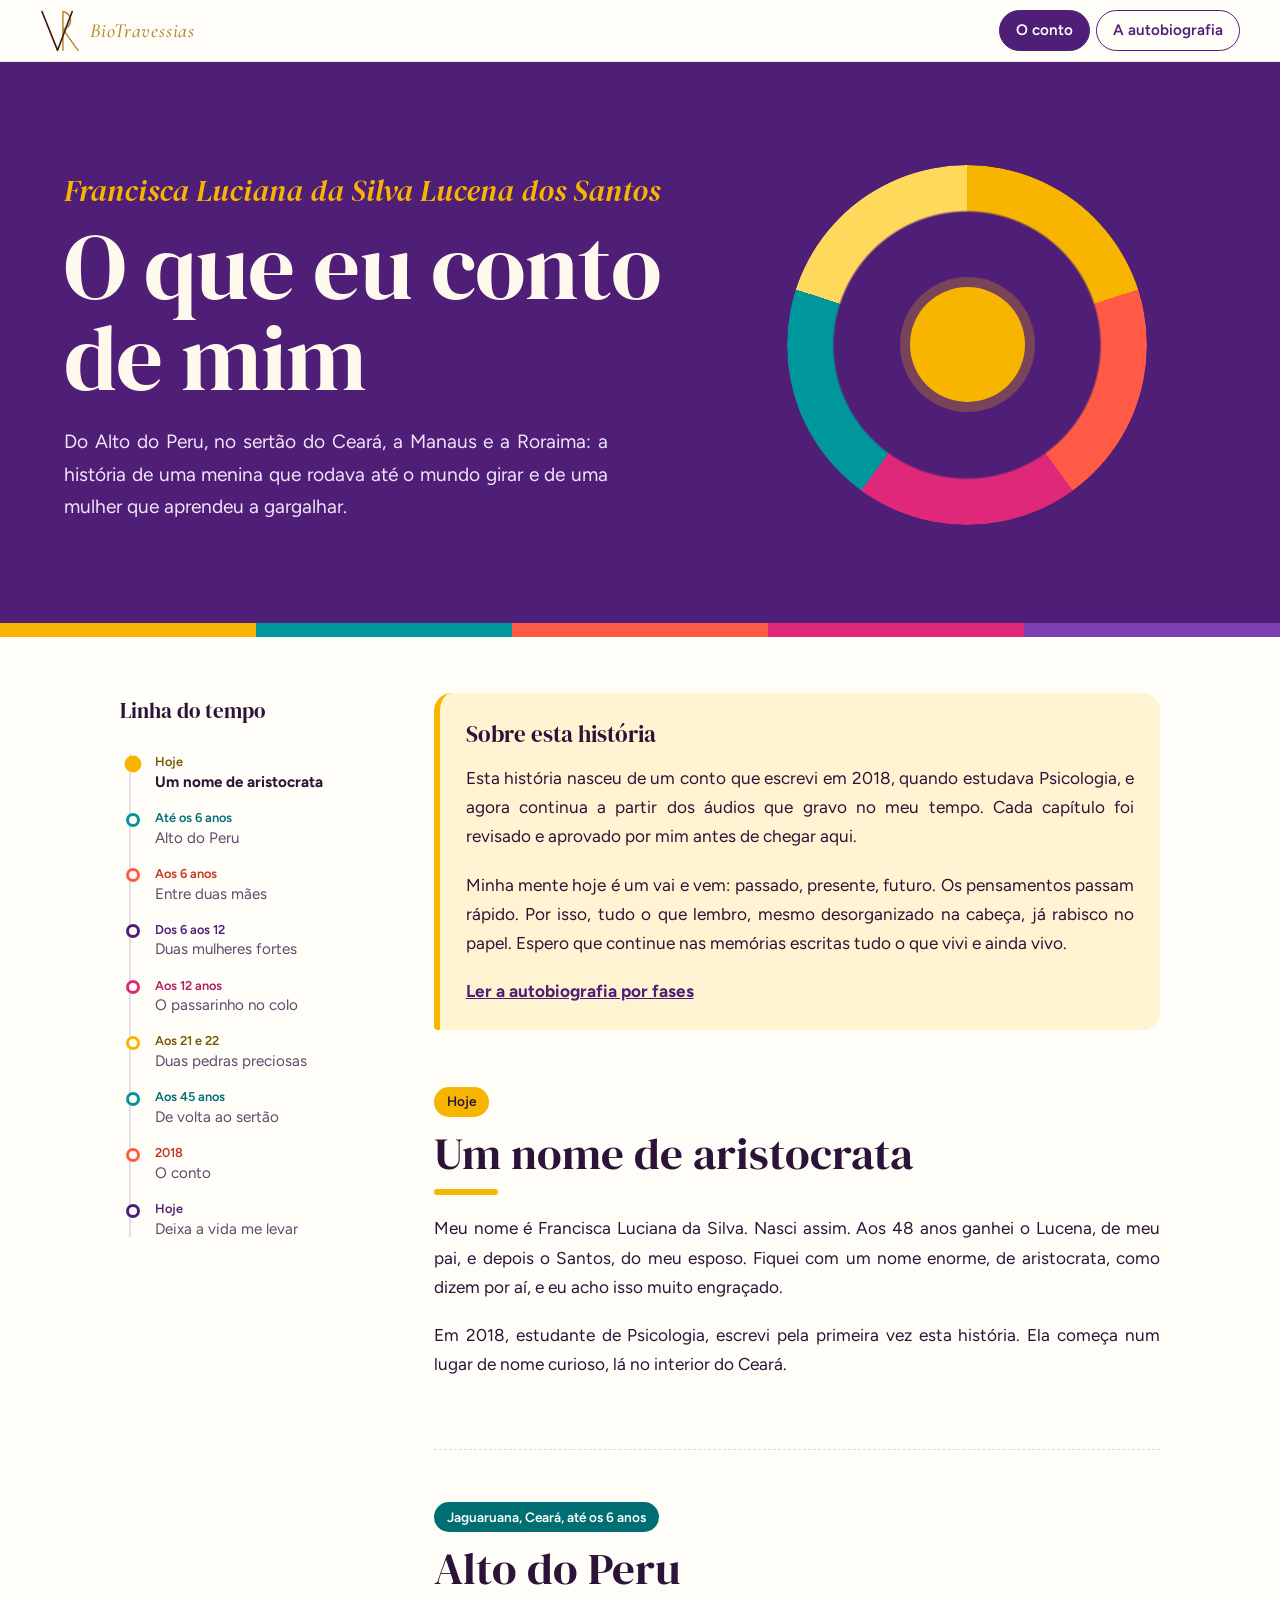
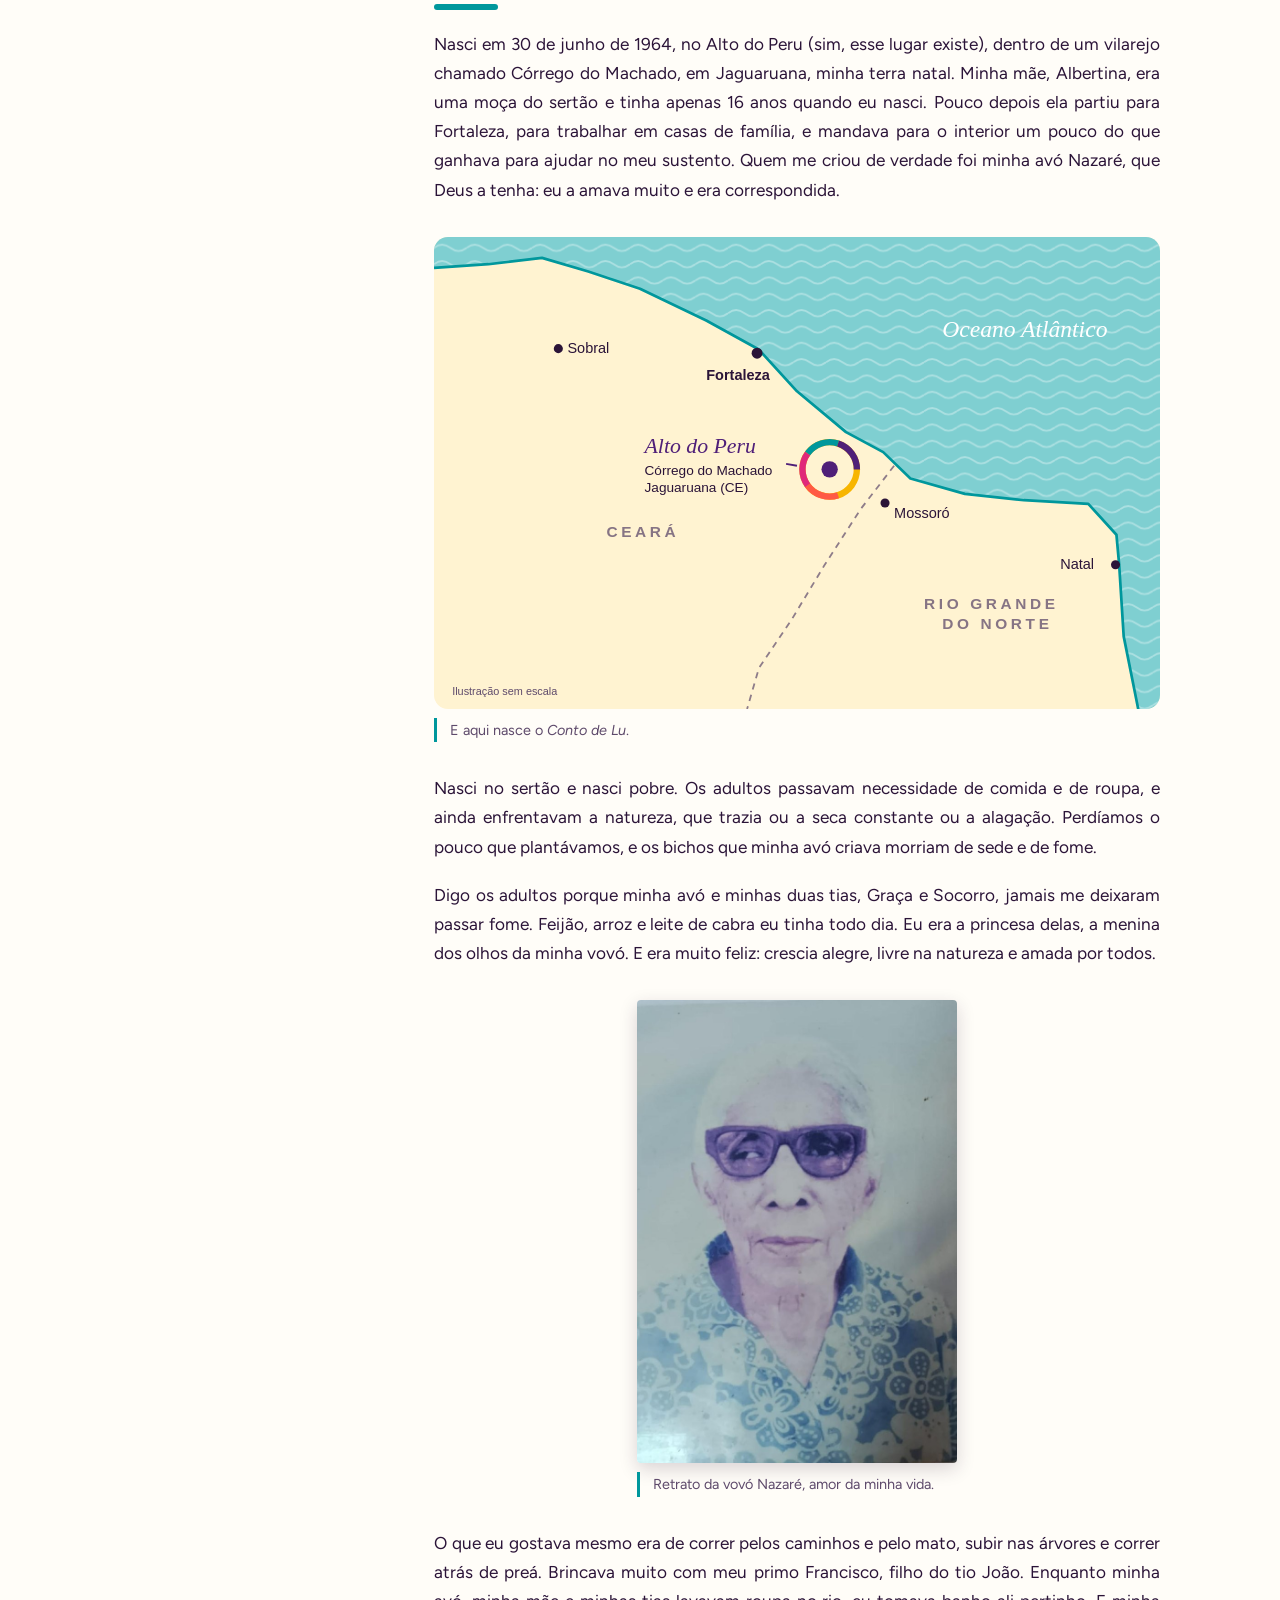
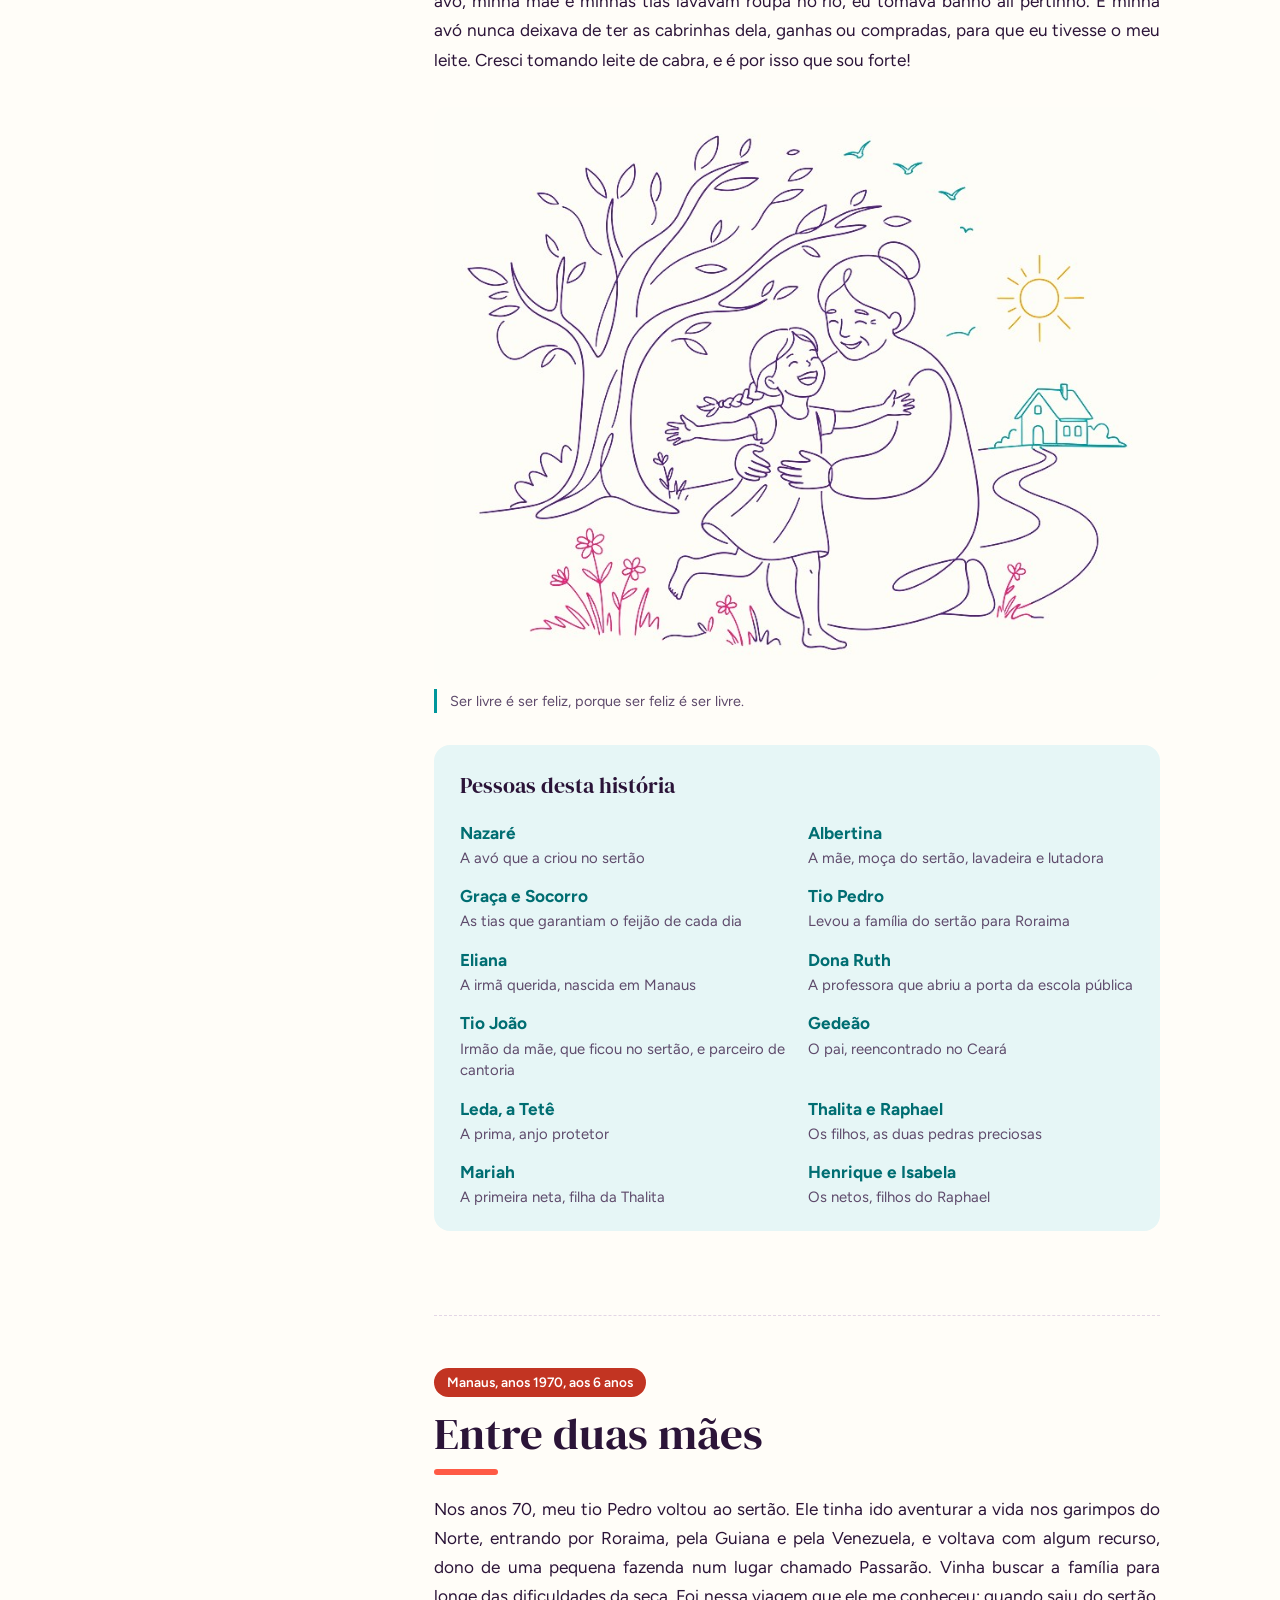
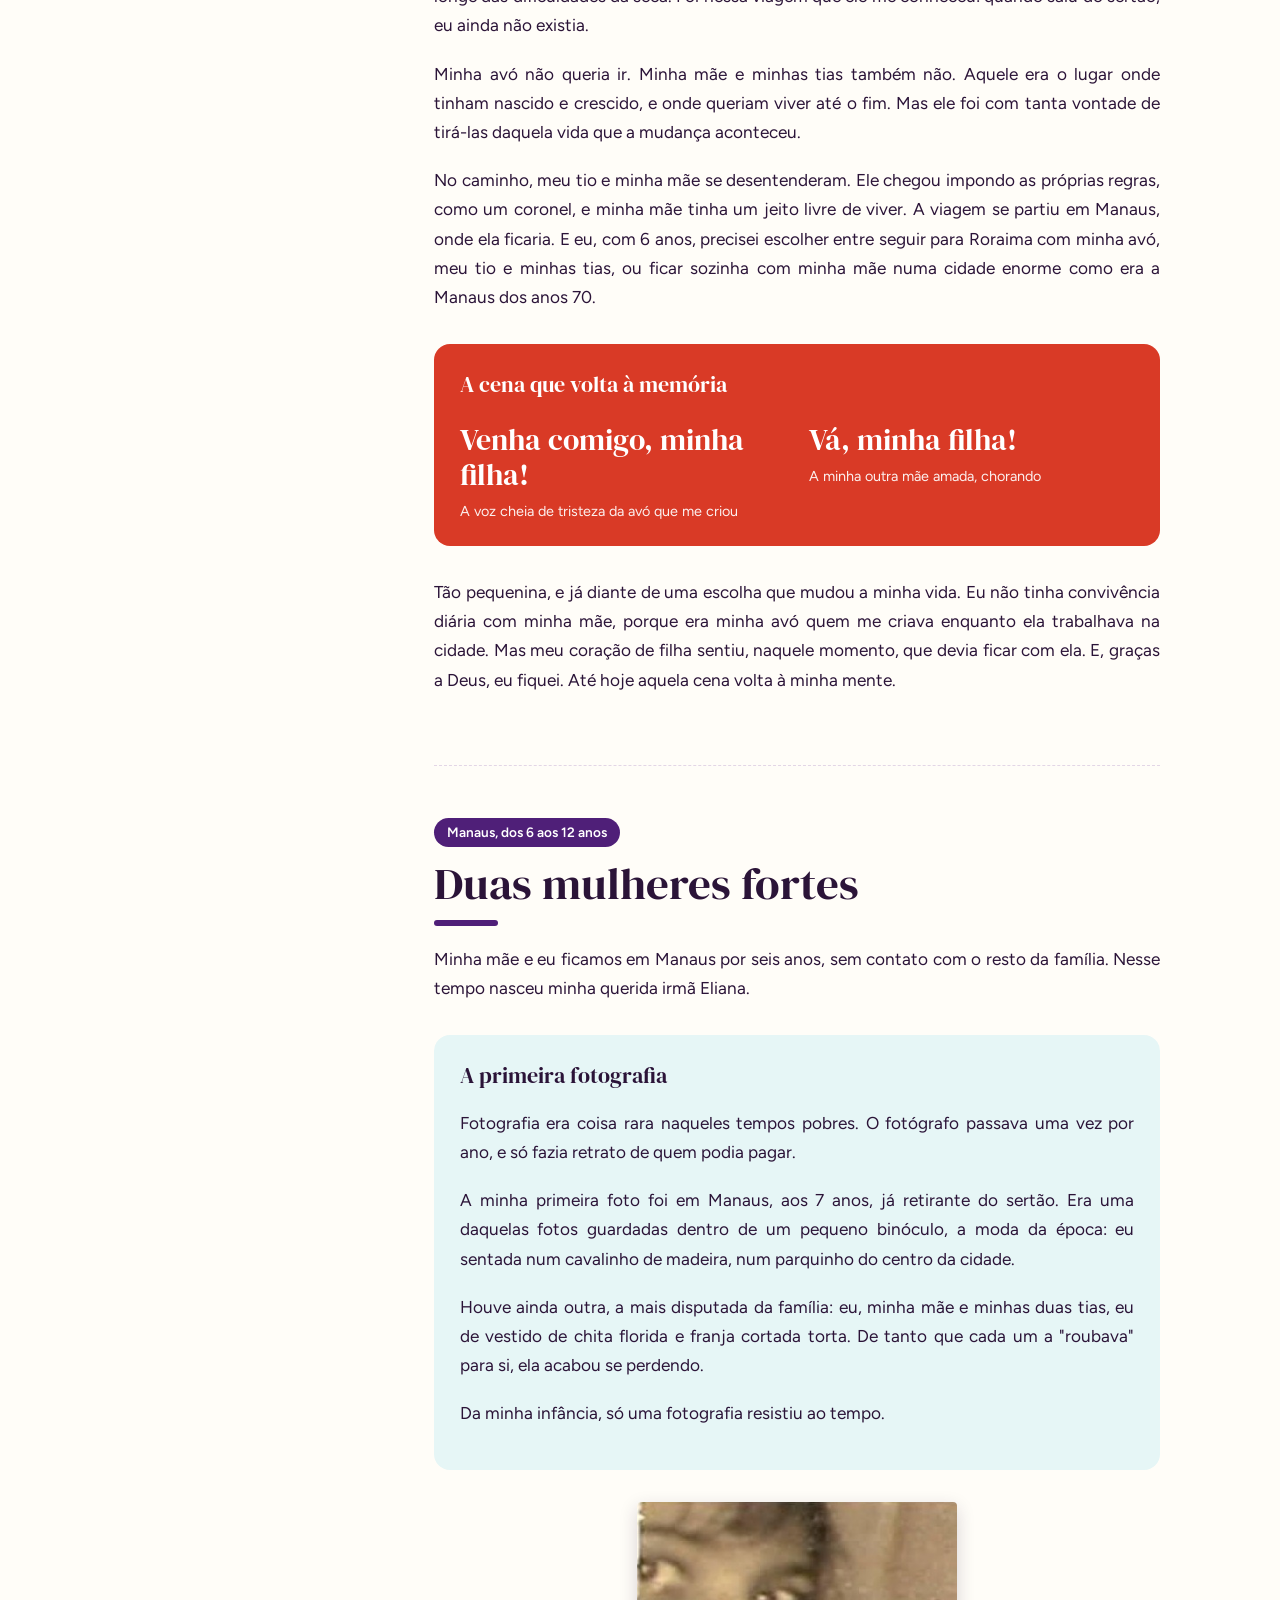
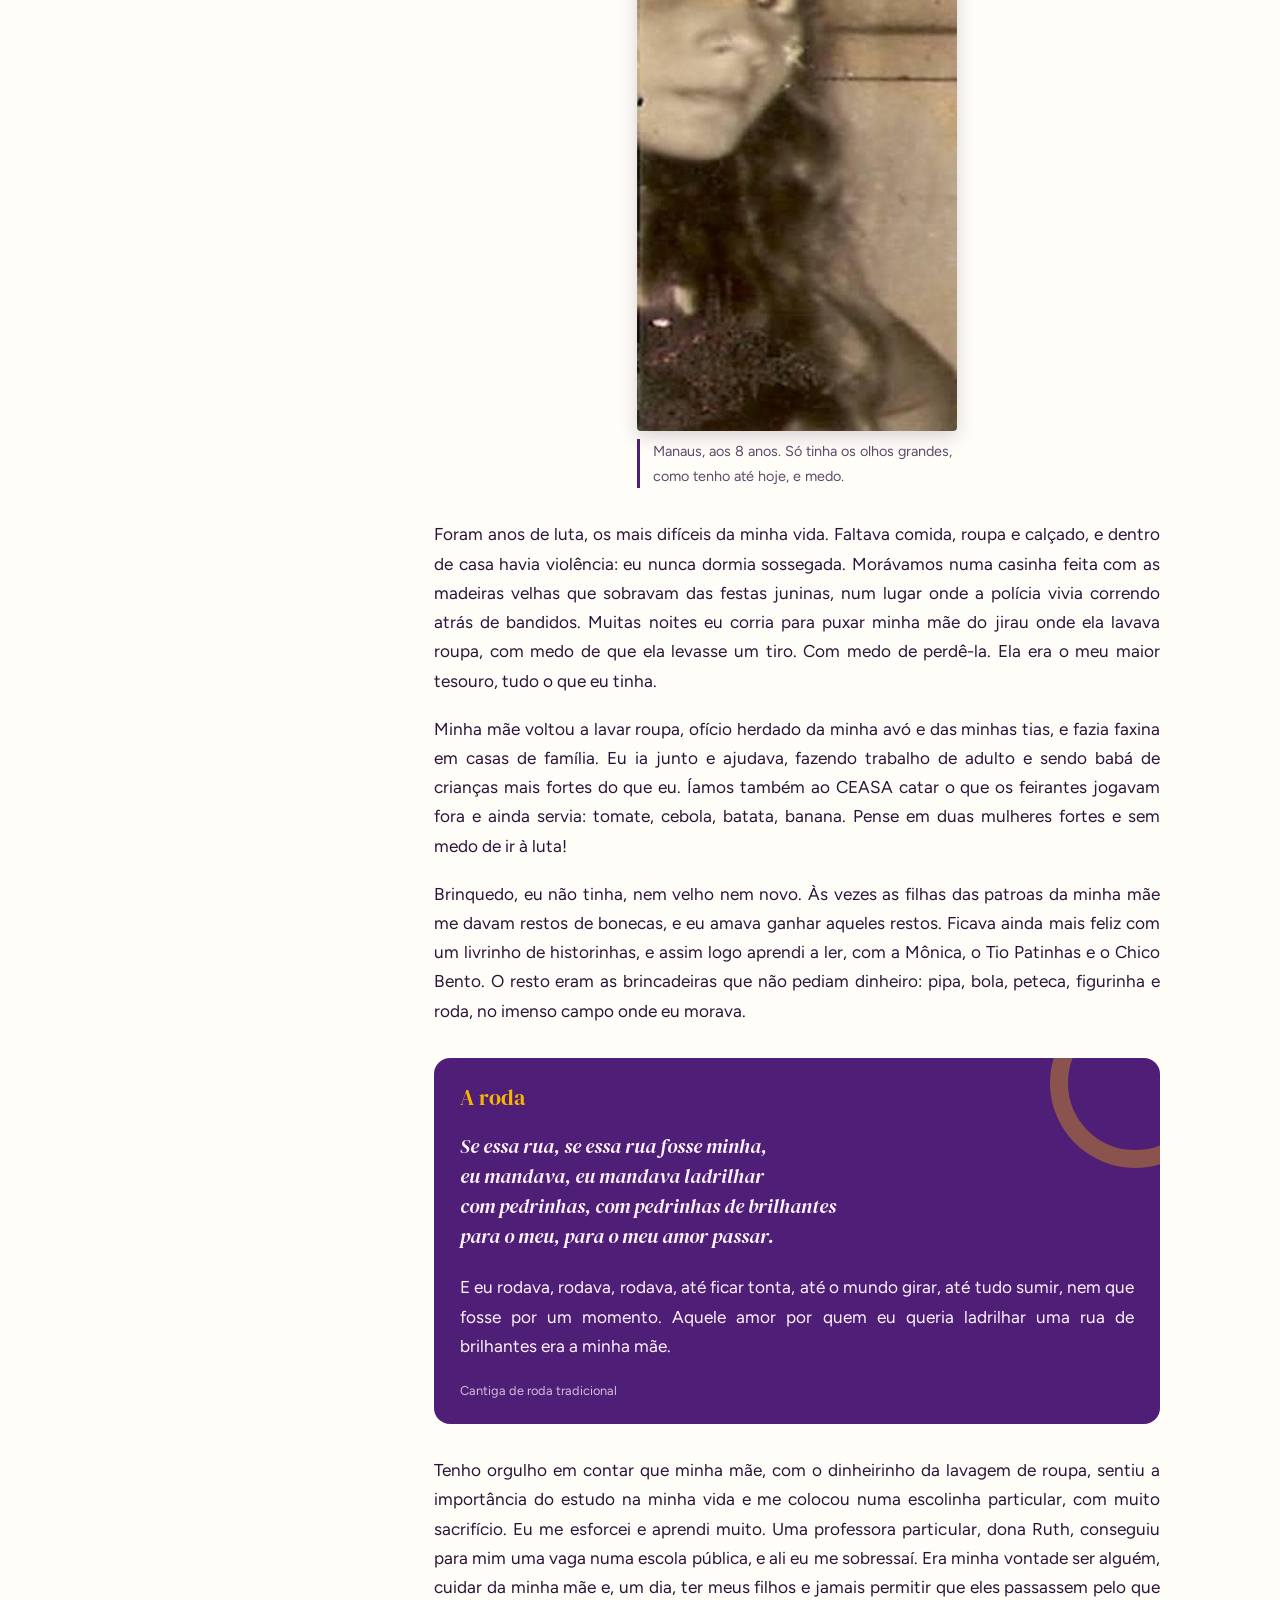
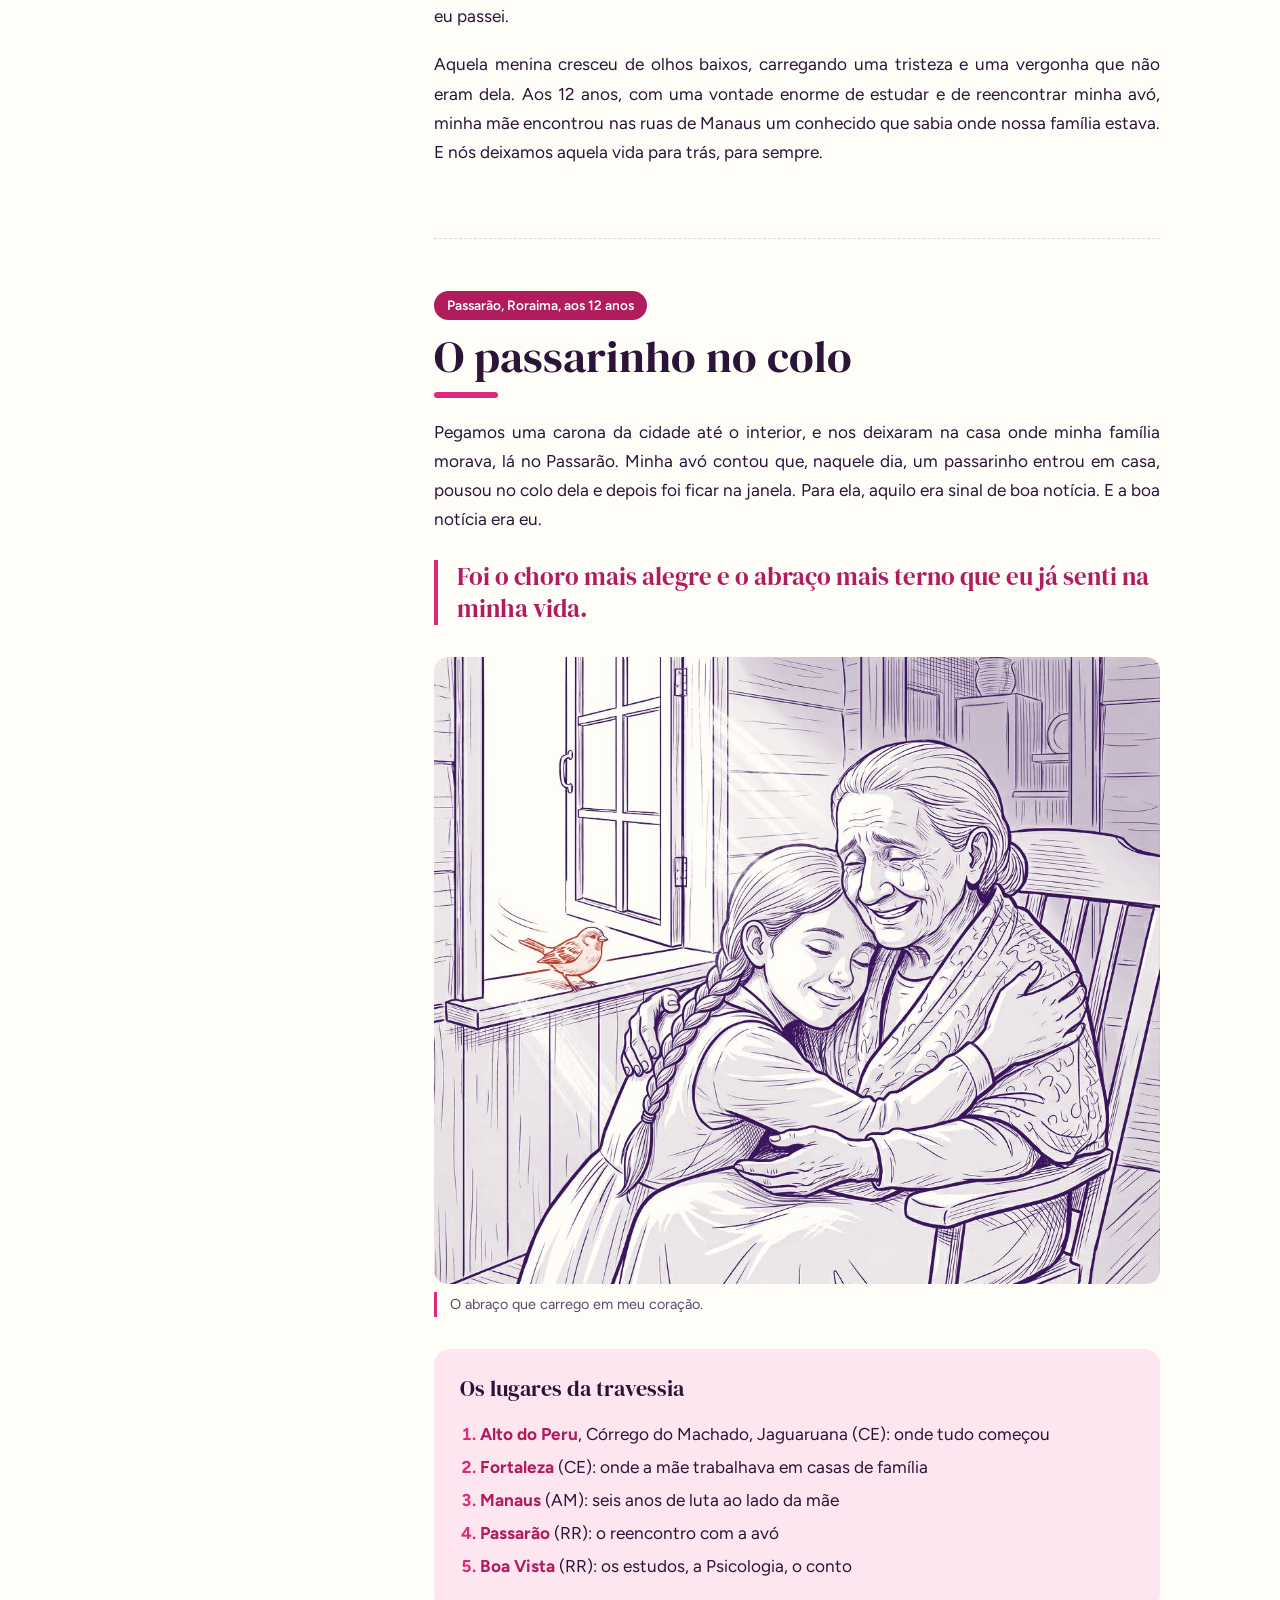
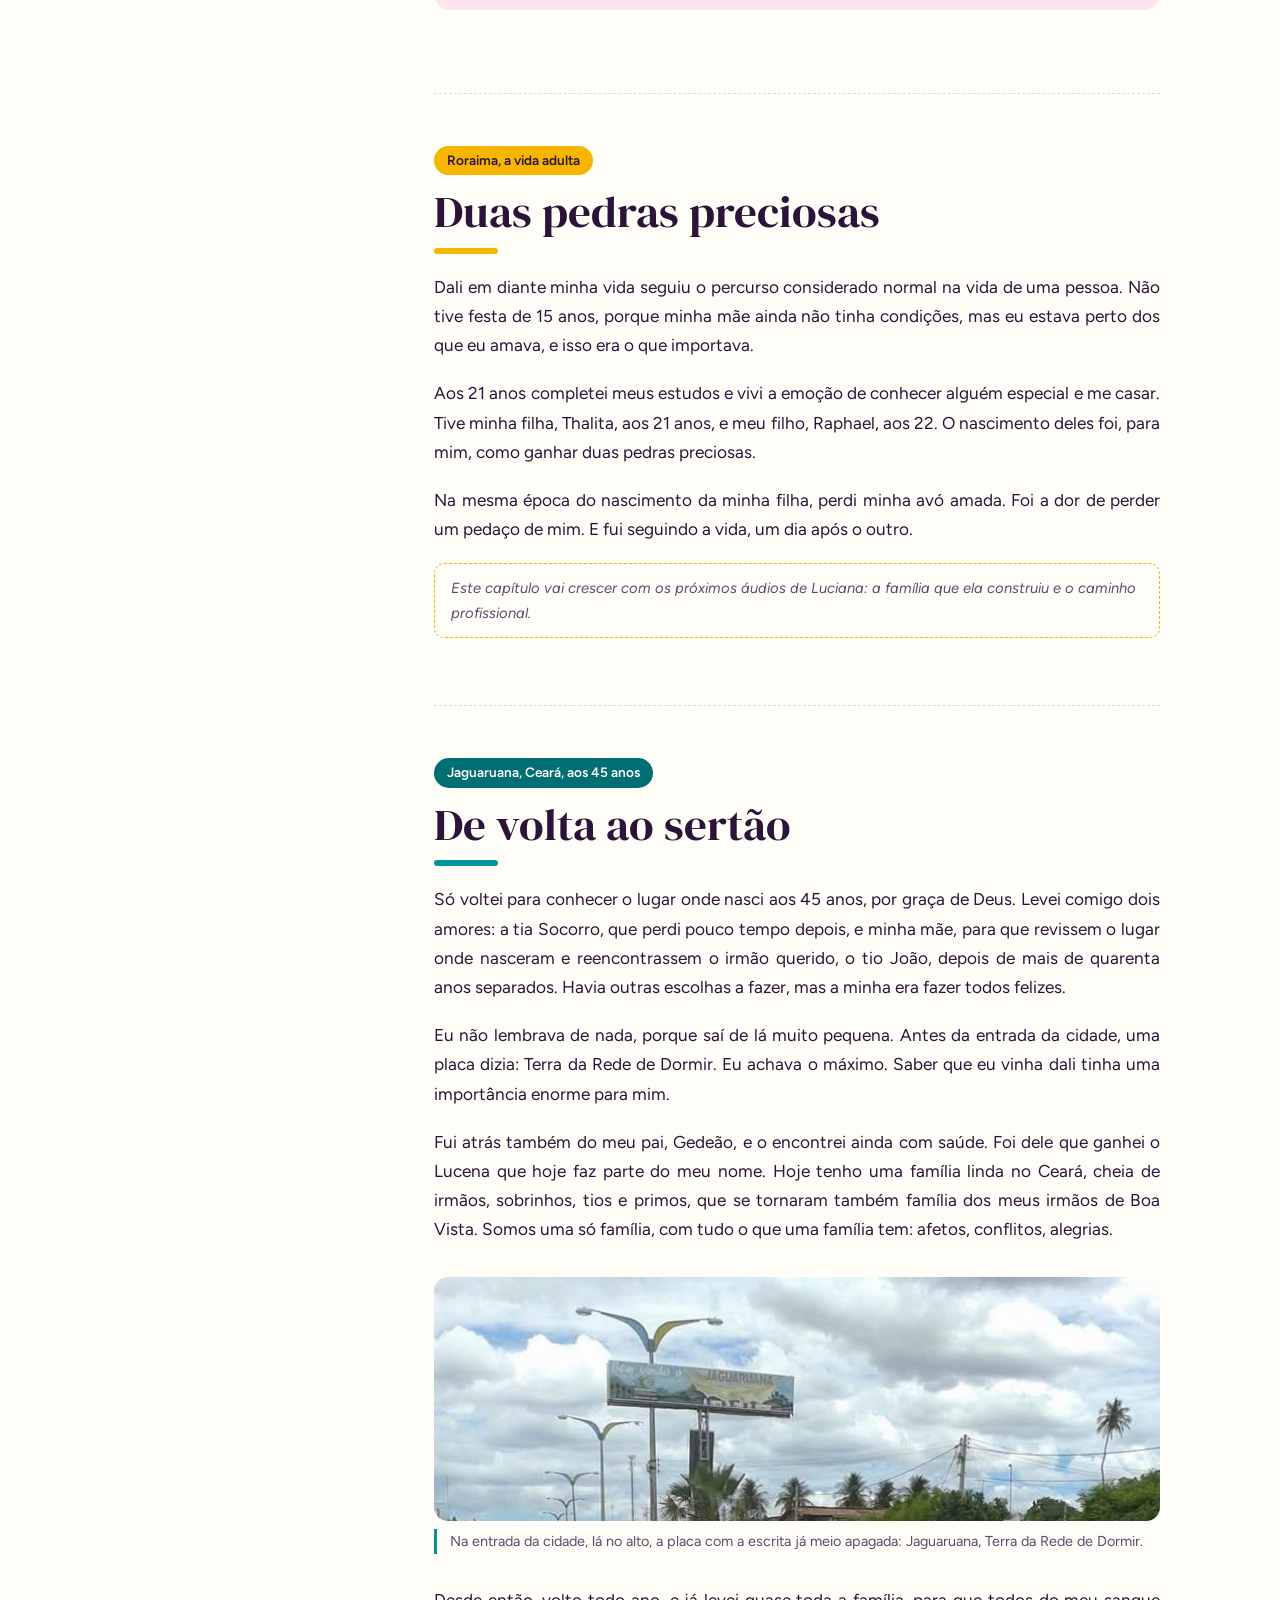
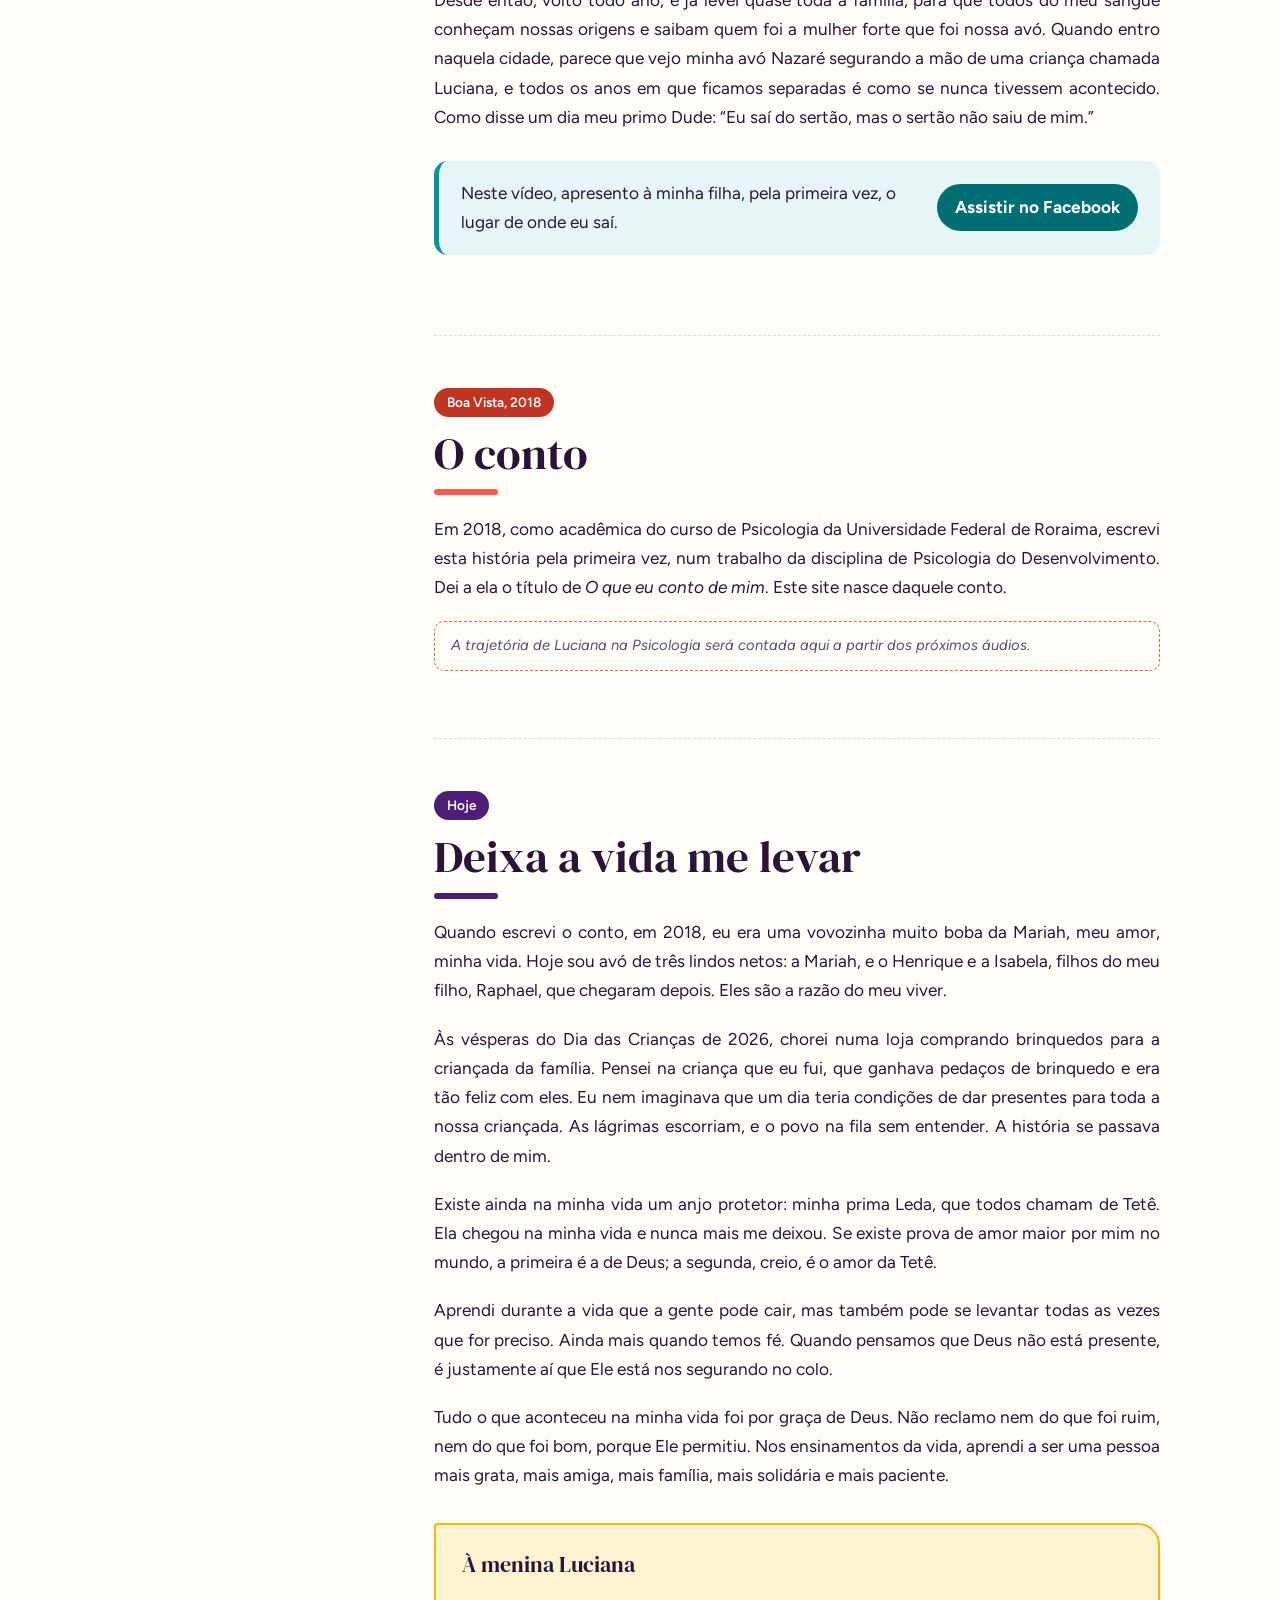
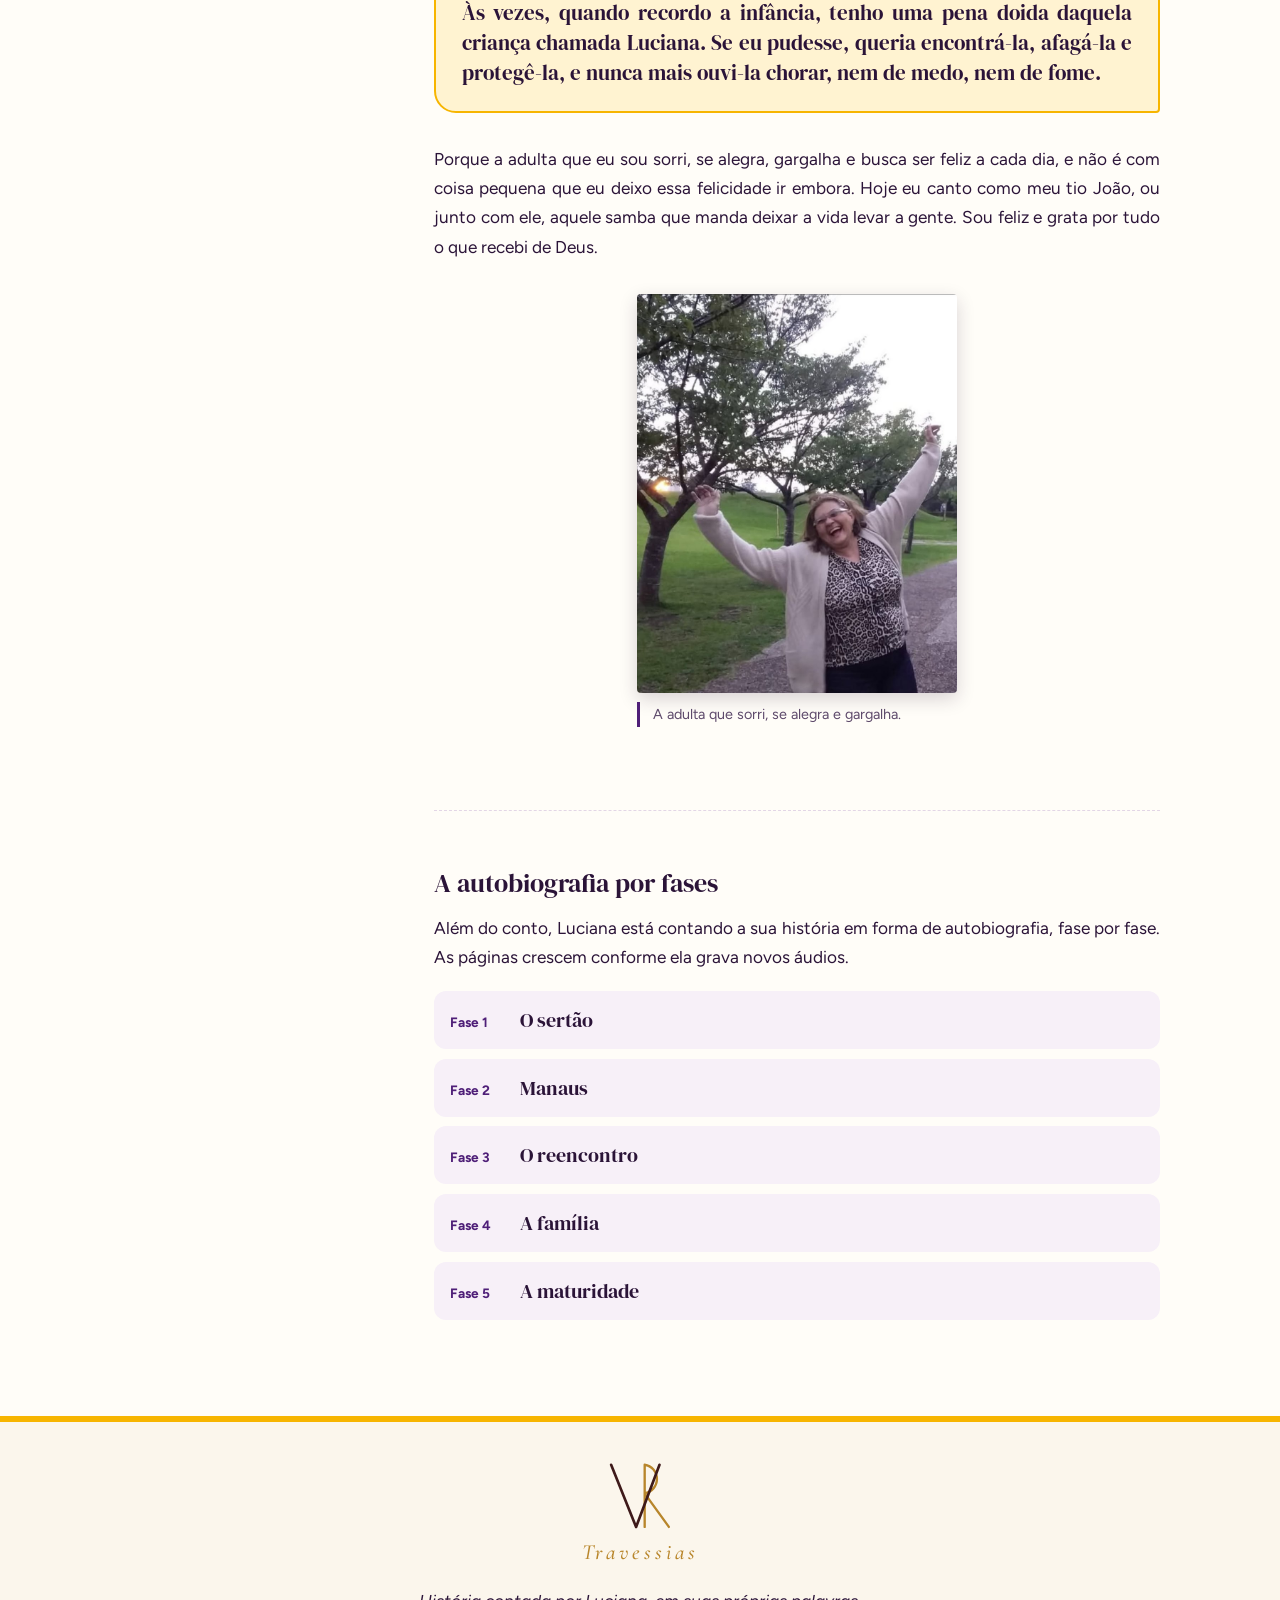
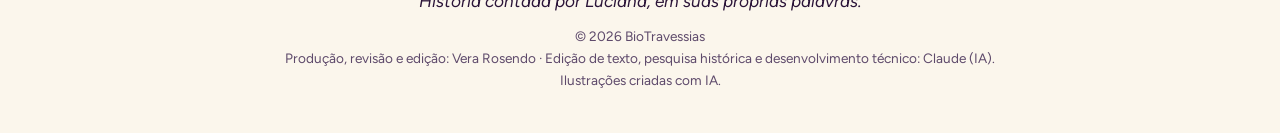
==== commit b81a955b: "Autobiografia em primeira pessoa em todas as fases Co-Authored-By: Claude Opus 5.5 <noreply@anthropi" ====
--- a/index.html
+++ b/index.html
@@ -38,7 +38,7 @@
     </a>
     <nav class="menu" aria-label="Seções do site">
       <a class="menu__item" href="index.html" aria-current="page">O conto</a>
-      <a class="menu__item" href="fase-1-sertao.html">A biografia</a>
+      <a class="menu__item" href="fase-1-sertao.html">A autobiografia</a>
     </nav>
   </header>
 
@@ -80,7 +80,7 @@
         <h2 class="sobre__titulo">Sobre esta história</h2>
         <p>Esta história nasceu de um conto que escrevi em 2018, quando estudava Psicologia, e agora continua a partir dos áudios que gravo no meu tempo. Cada capítulo foi revisado e aprovado por mim antes de chegar aqui.</p>
         <p>Minha mente hoje é um vai e vem: passado, presente, futuro. Os pensamentos passam rápido. Por isso, tudo o que lembro, mesmo desorganizado na cabeça, já rabisco no papel. Espero que continue nas memórias escritas tudo o que vivi e ainda vivo.</p>
-        <a class="sobre__link" href="fase-1-sertao.html">Ler a biografia por fases</a>
+        <a class="sobre__link" href="fase-1-sertao.html">Ler a autobiografia por fases</a>
       </aside>
 
       <!-- 1 -->
@@ -276,8 +276,8 @@
       </section>
 
       <section class="proximos">
-        <h2 class="proximos__titulo">A biografia por fases</h2>
-        <p>Além do conto, a história de Luciana está sendo registrada em forma de biografia, fase por fase. As páginas crescem conforme ela grava novos áudios.</p>
+        <h2 class="proximos__titulo">A autobiografia por fases</h2>
+        <p>Além do conto, Luciana está contando a sua história em forma de autobiografia, fase por fase. As páginas crescem conforme ela grava novos áudios.</p>
         <ol class="proximos__lista">
           <li><a href="fase-1-sertao.html"><span class="proximos__fase">Fase 1</span> O sertão</a></li>
           <li><a href="fase-2-manaus.html"><span class="proximos__fase">Fase 2</span> Manaus</a></li>
@@ -302,7 +302,7 @@
     </div>
     <p class="rodape__autoria">História contada por Luciana, em suas próprias palavras.</p>
     <p class="rodape__credito">© 2026 BioTravessias<br>
-      Produção, revisão e edição: Vera Rosendo · Pesquisa, redação e desenvolvimento técnico: Claude (IA).<br>
+      Produção, revisão e edição: Vera Rosendo · Edição de texto, pesquisa histórica e desenvolvimento técnico: Claude (IA).<br>
       Ilustrações criadas com IA.</p>
   </footer>
 
